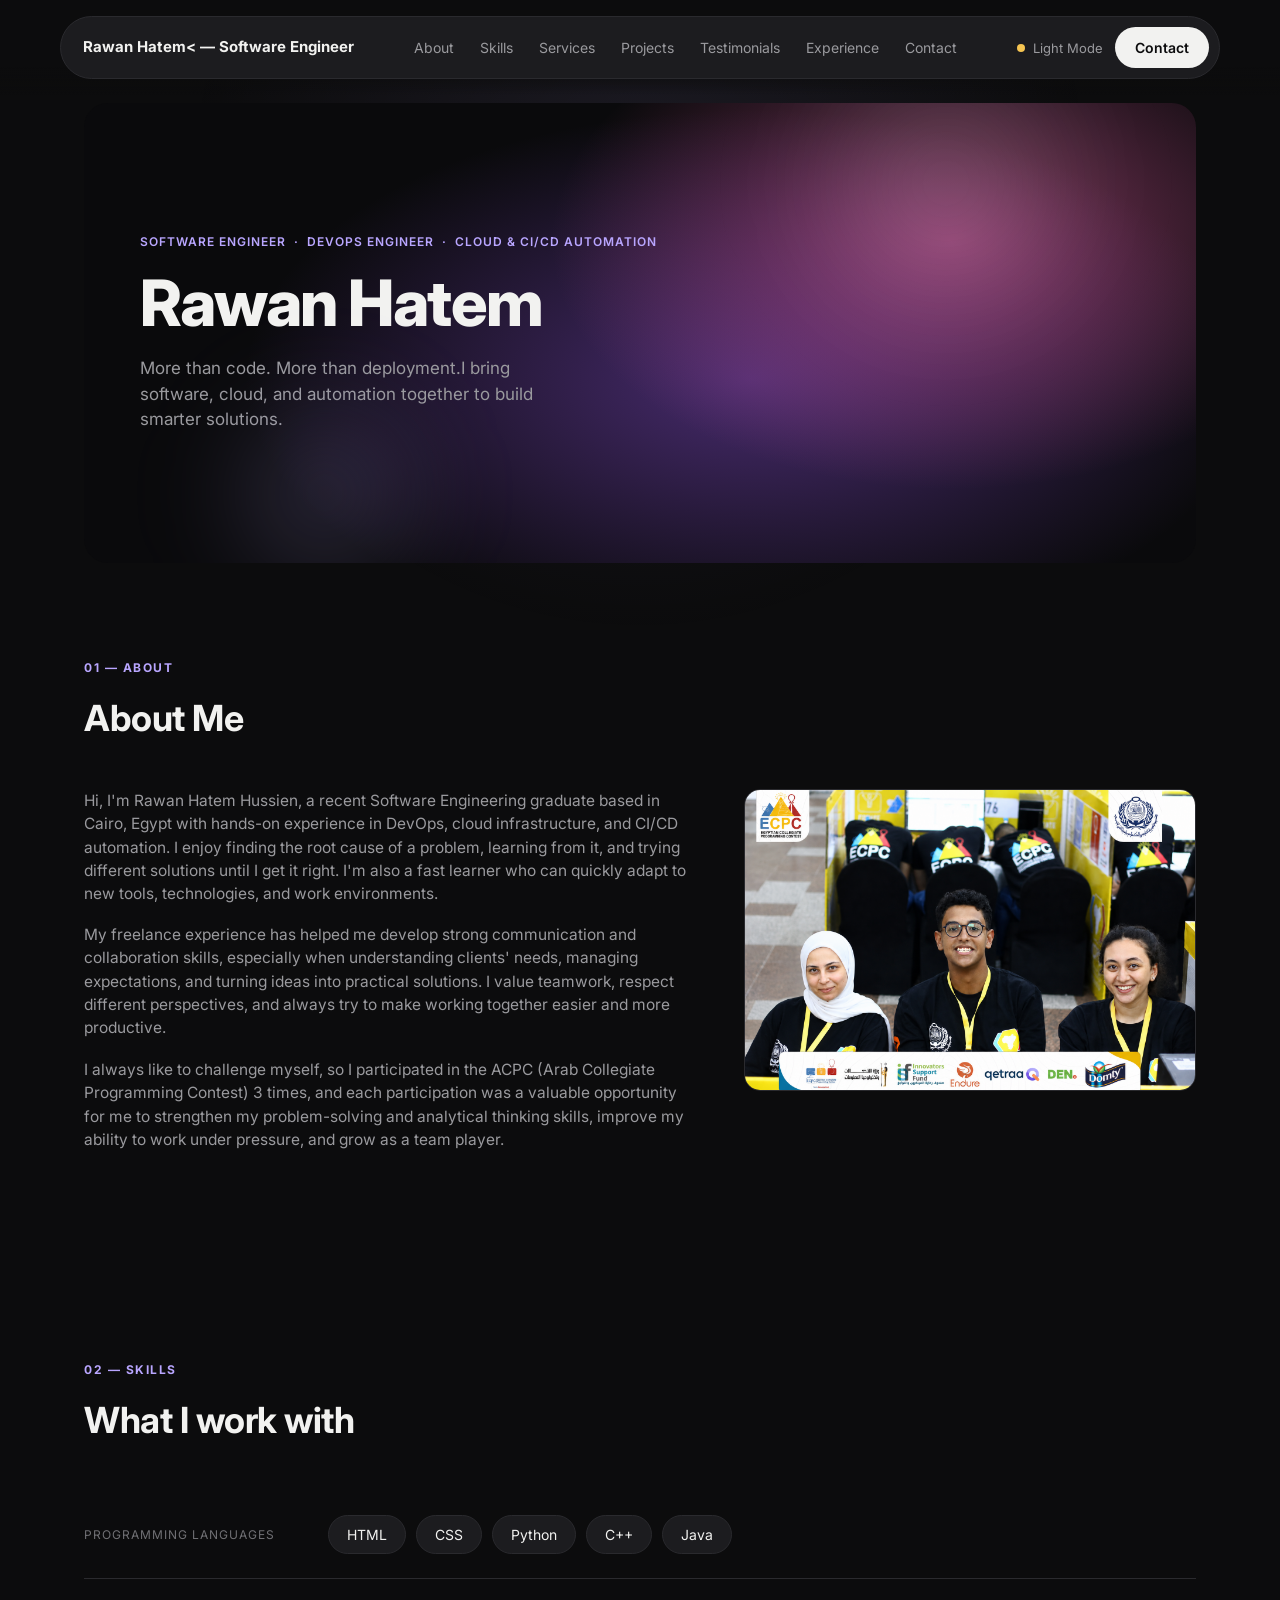
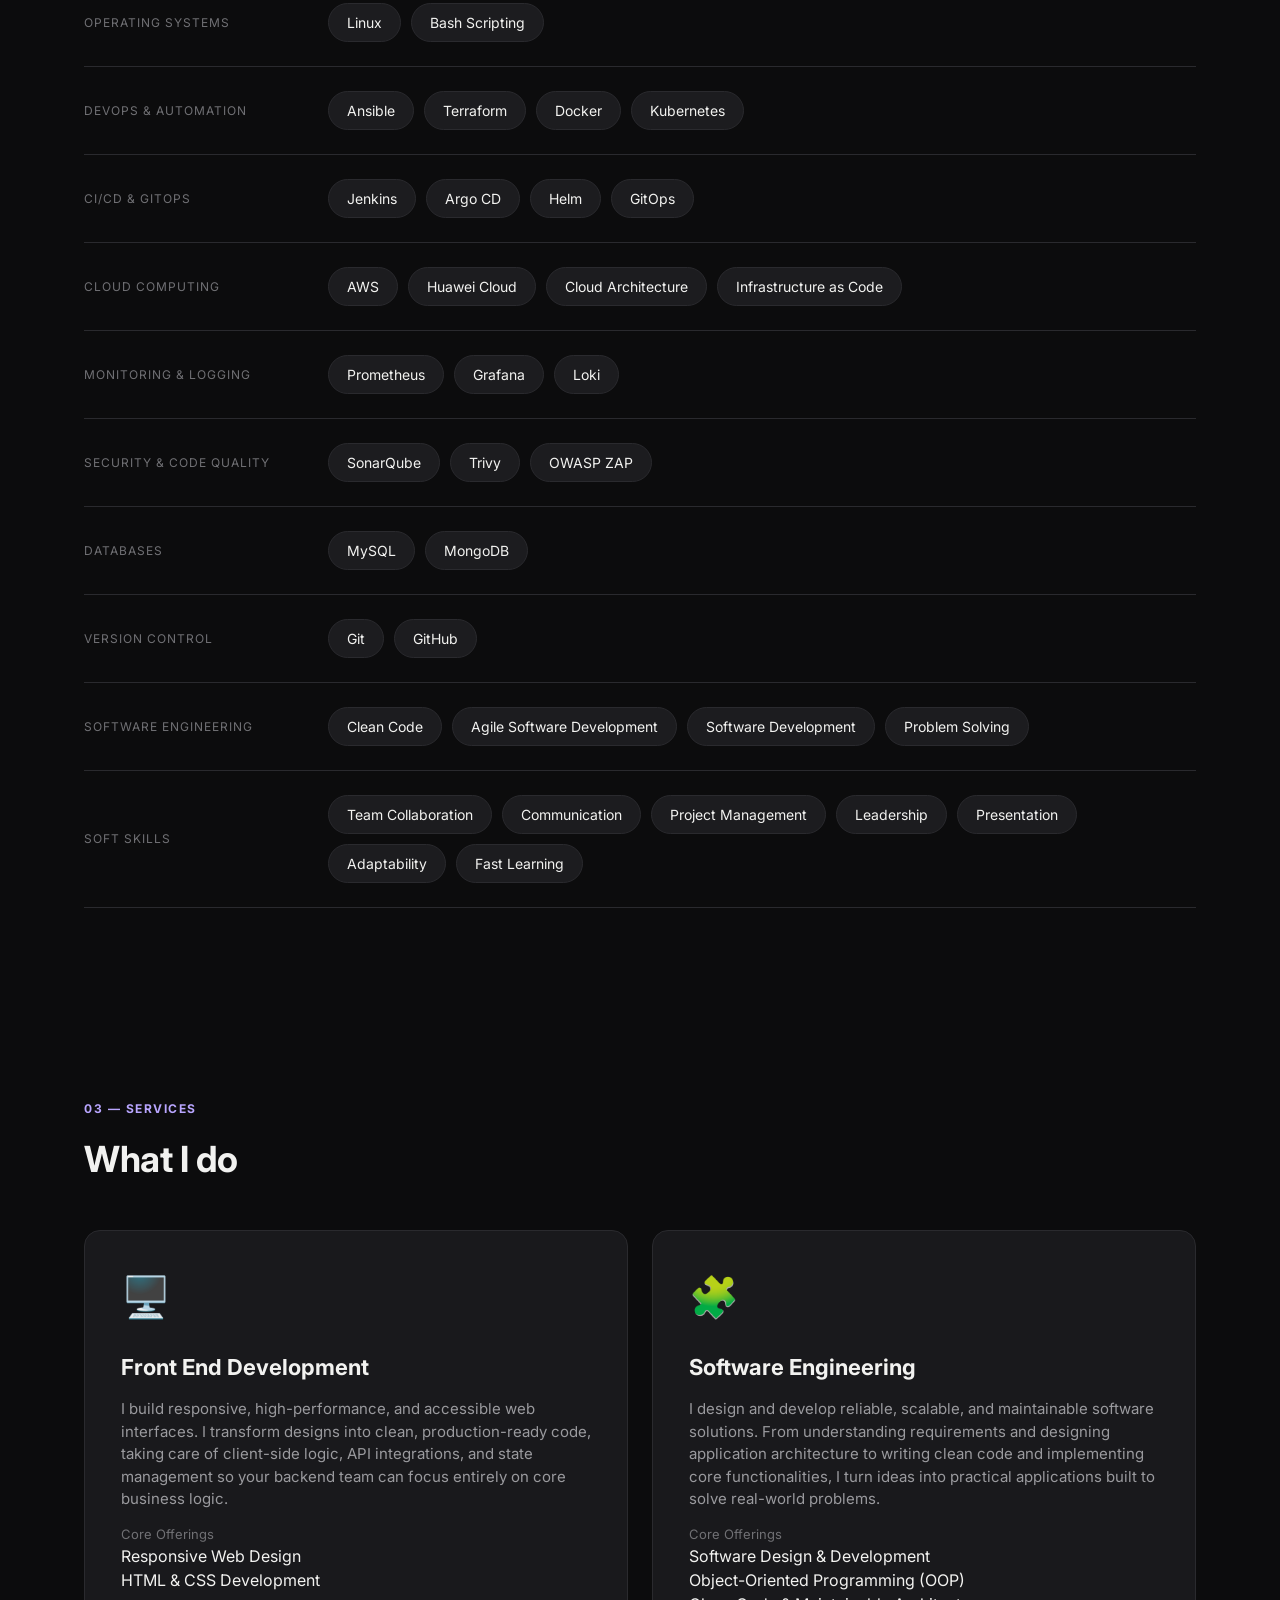
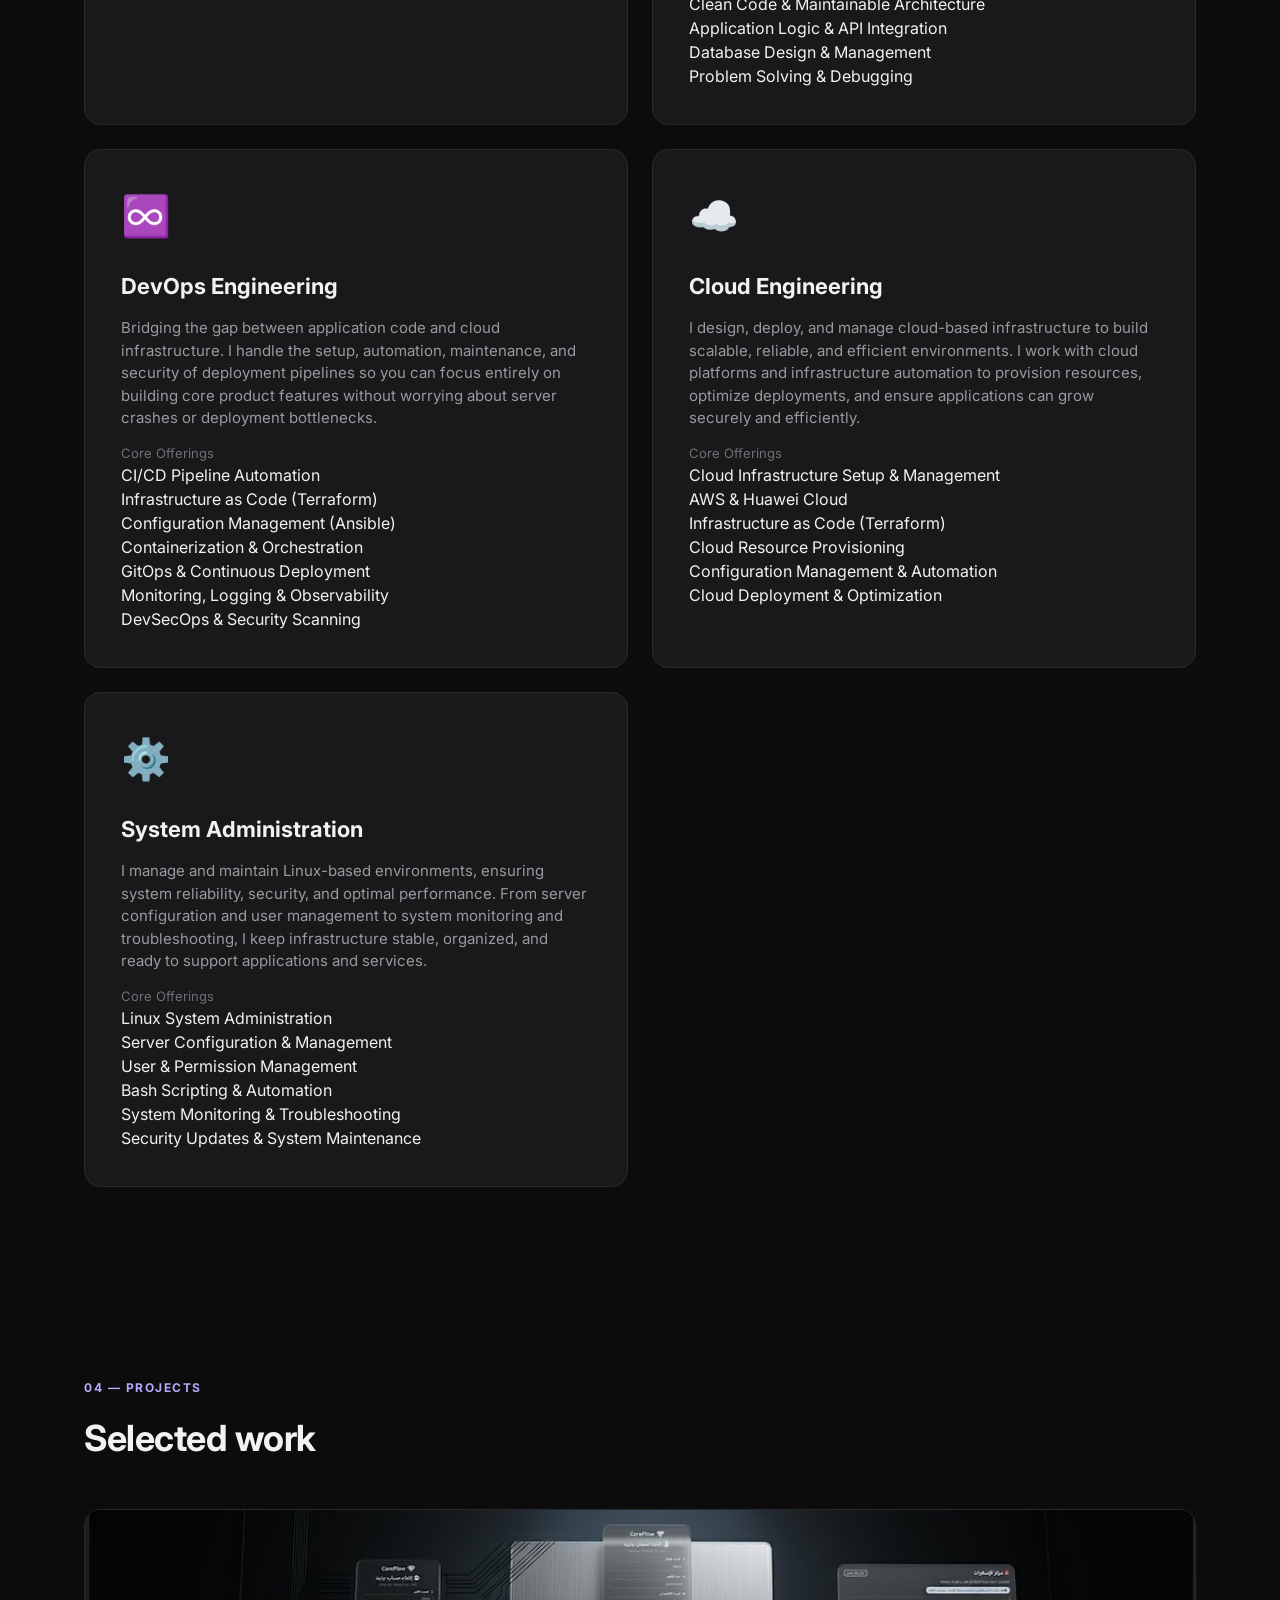
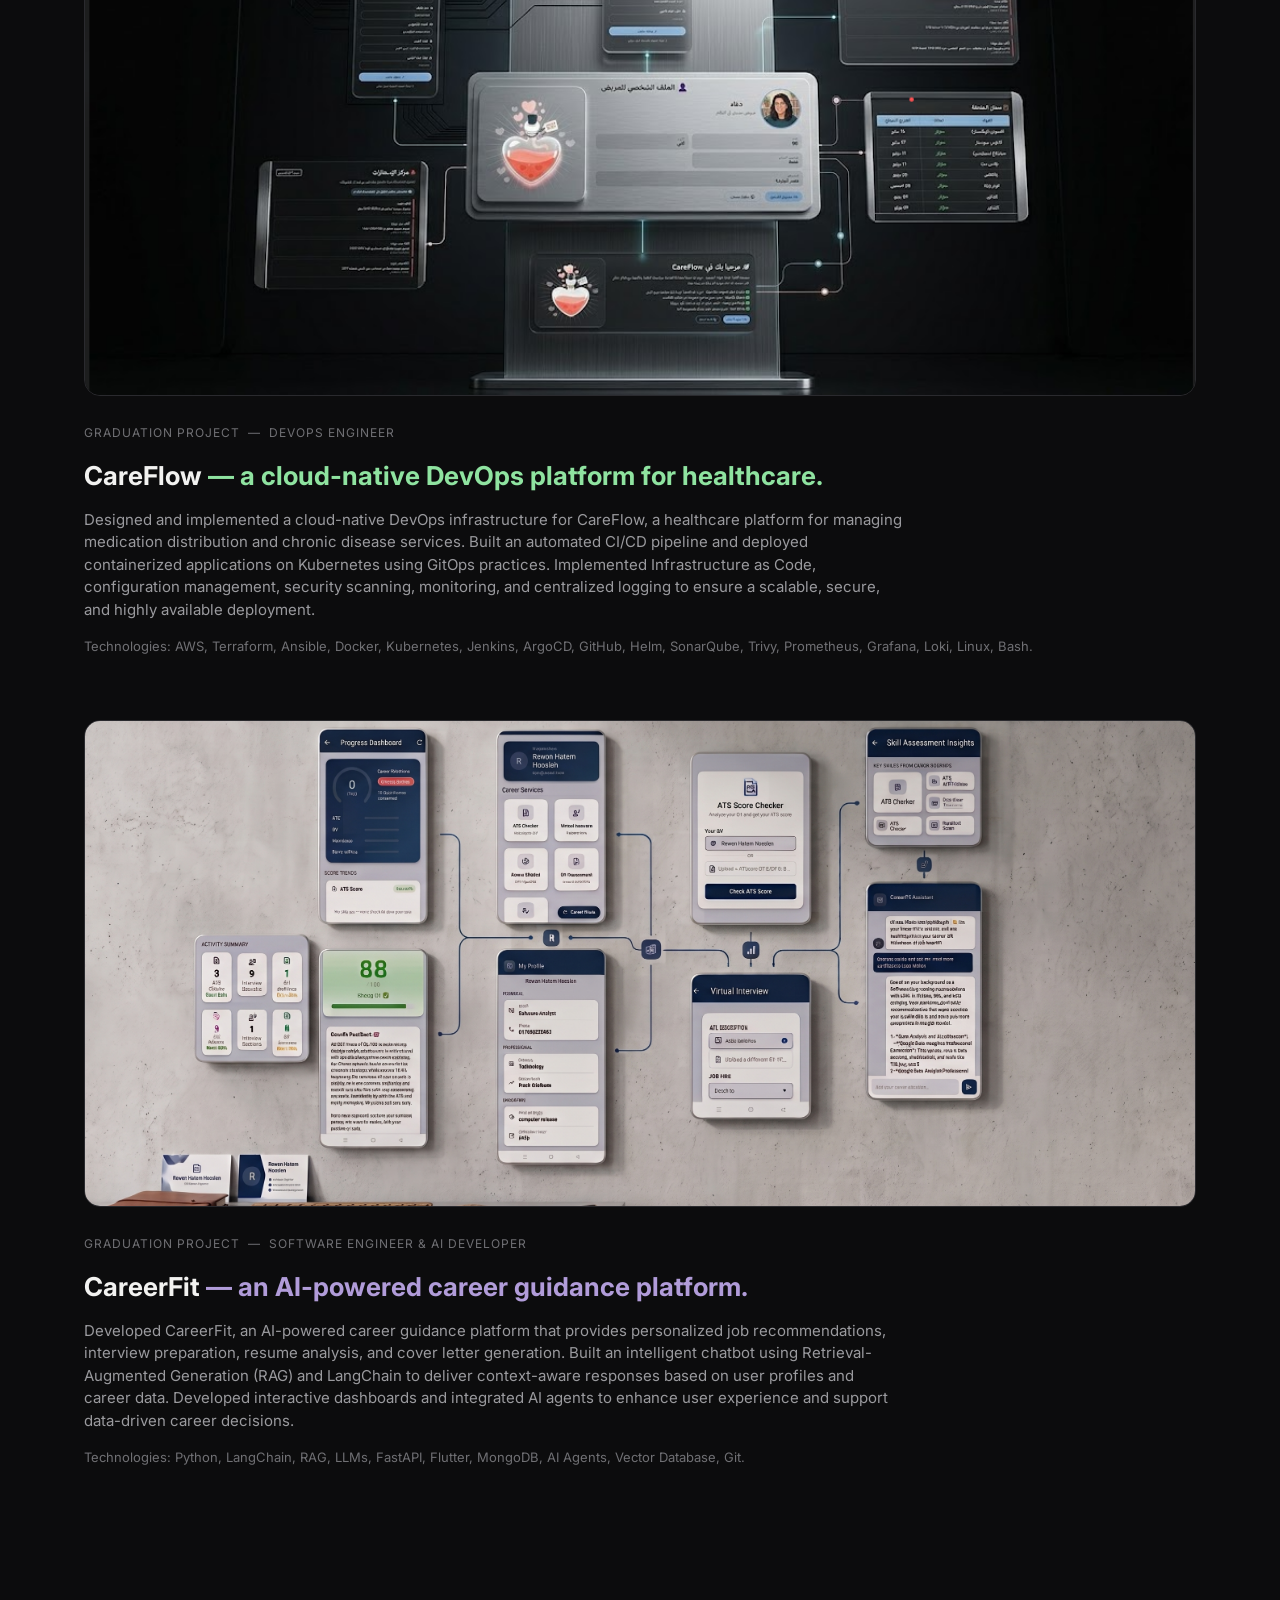
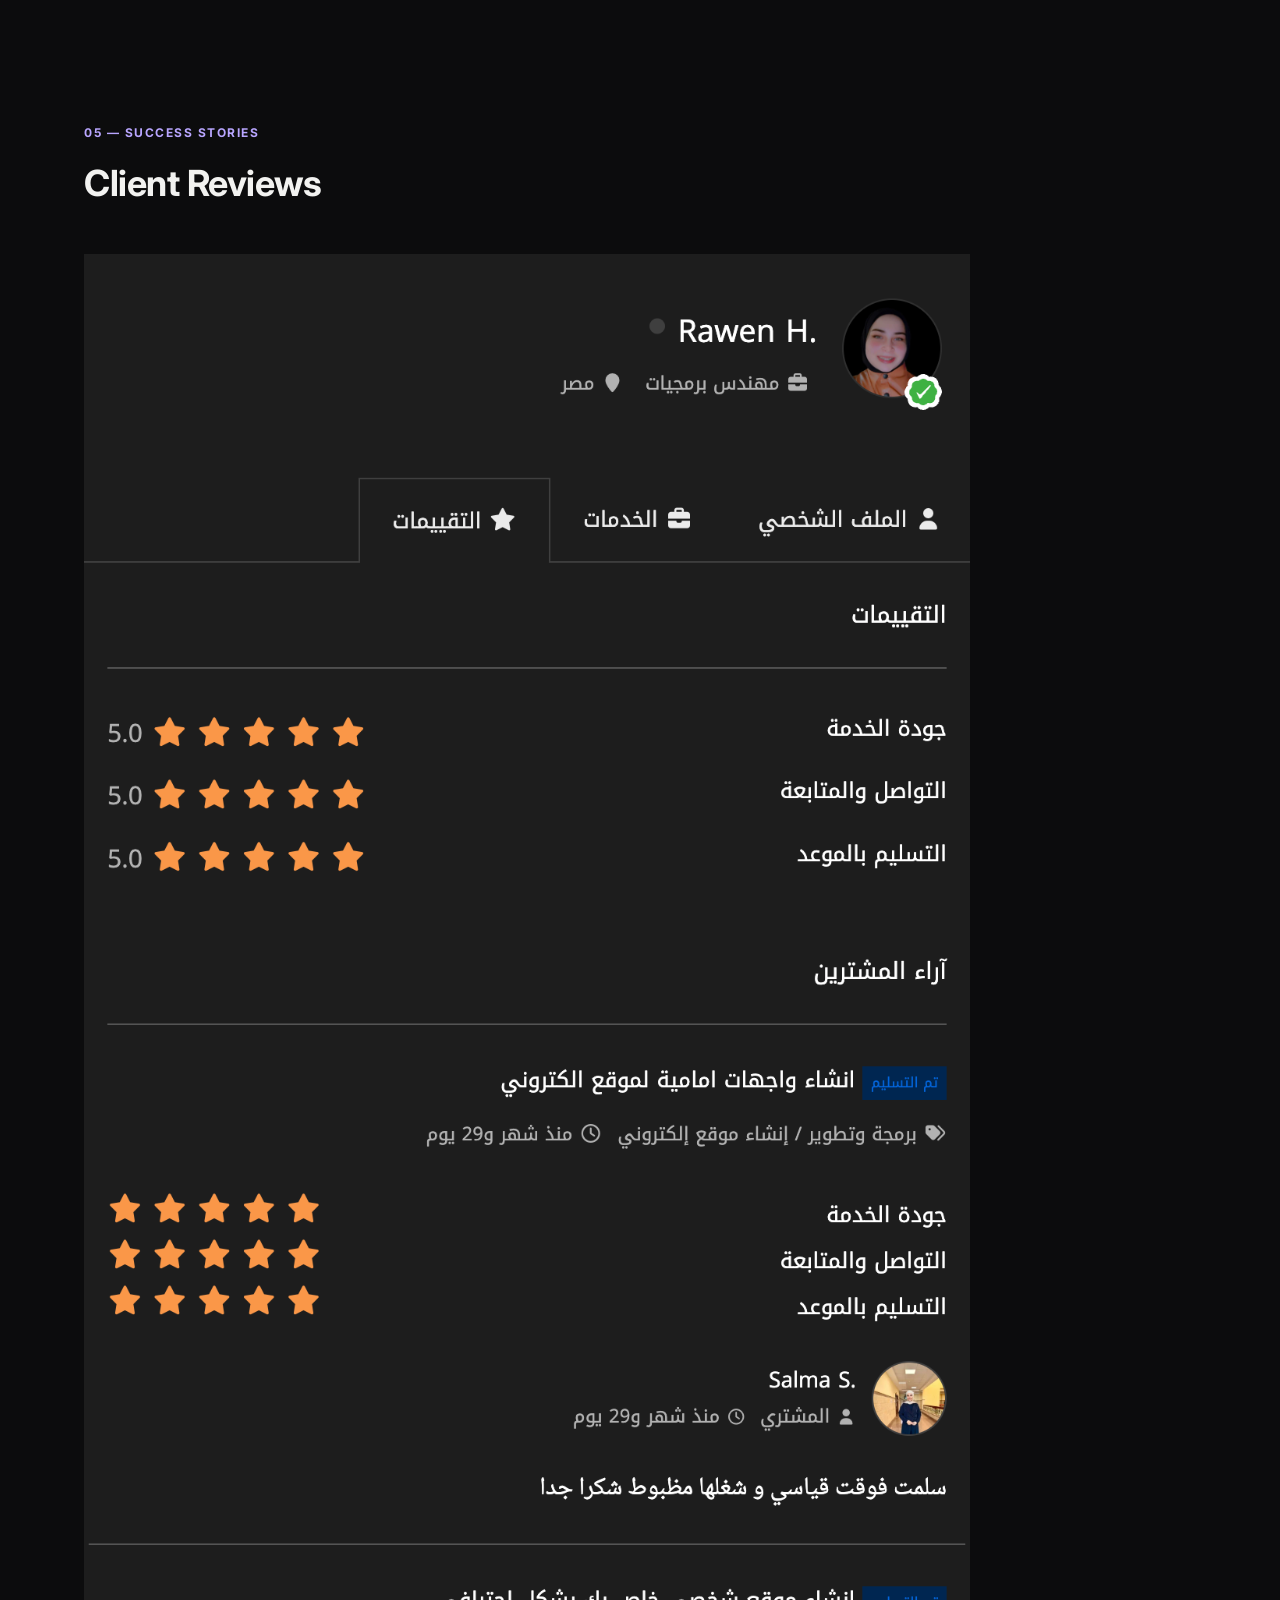
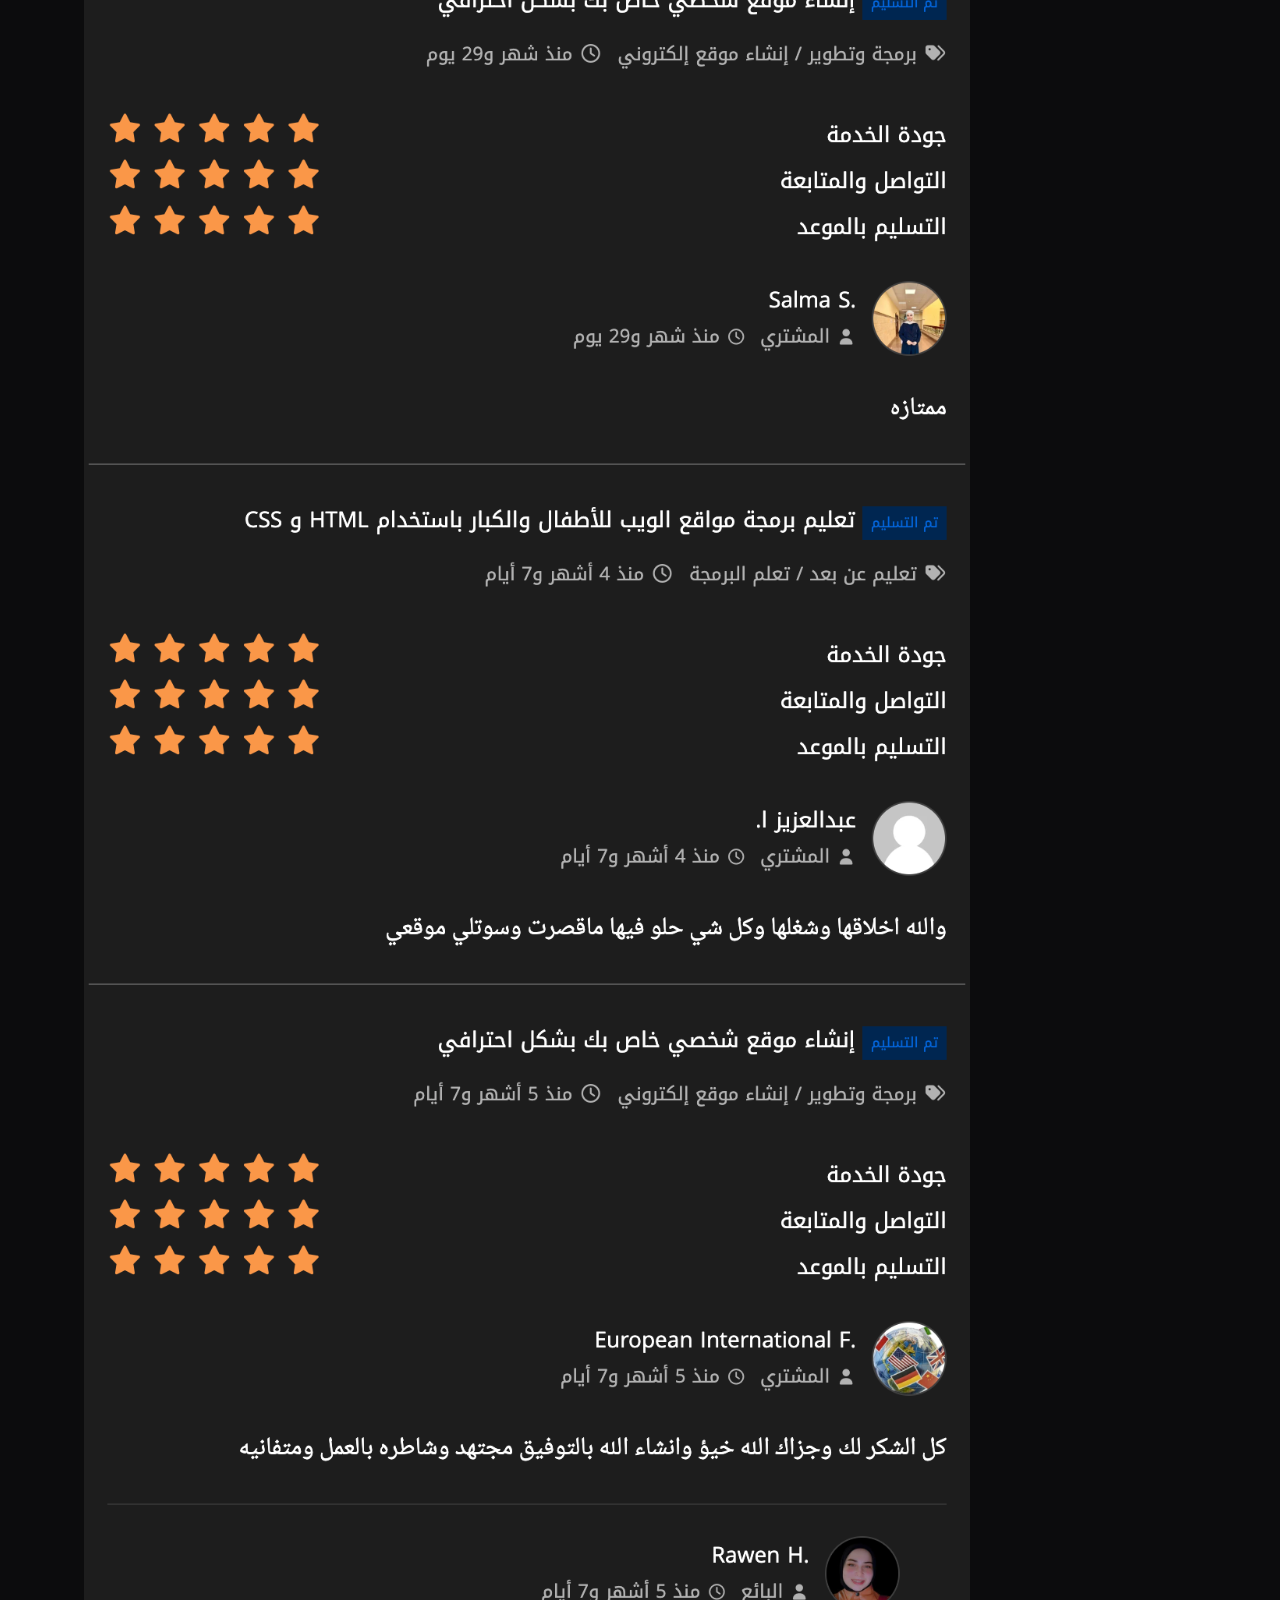
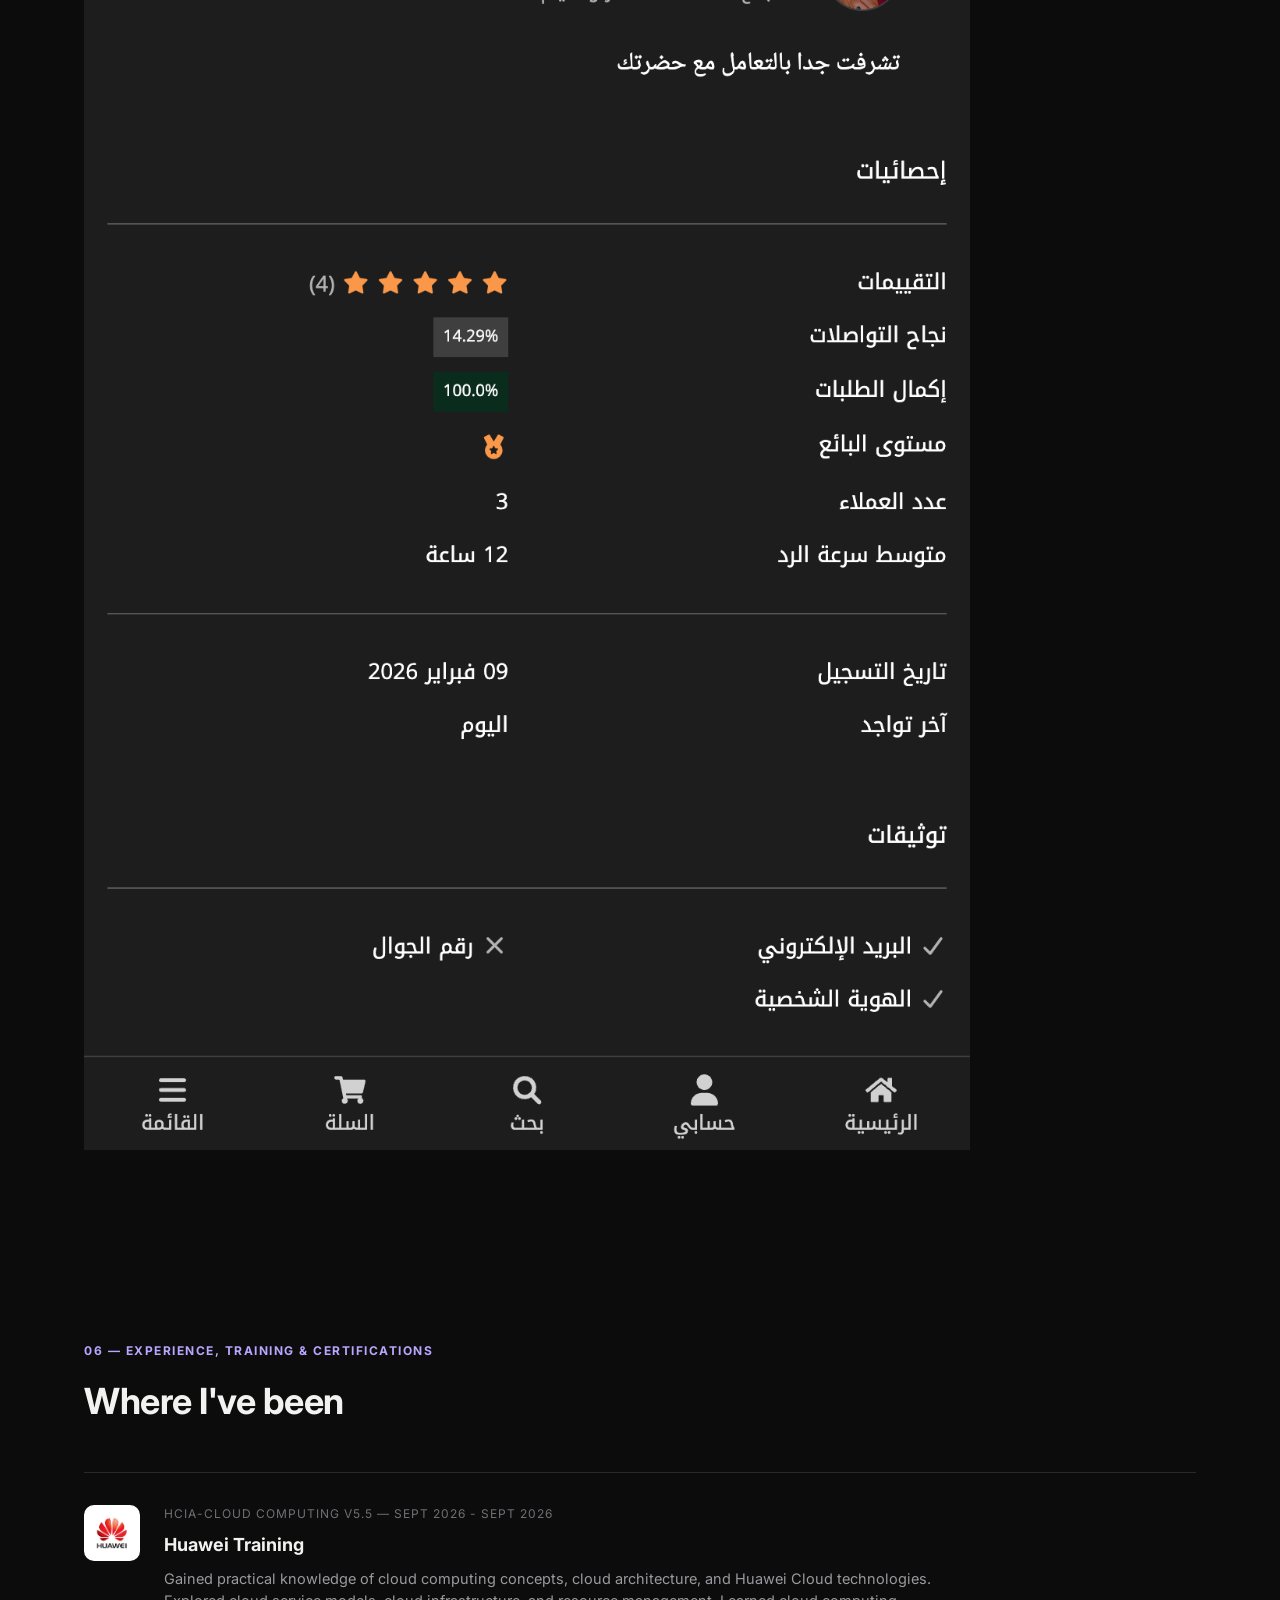
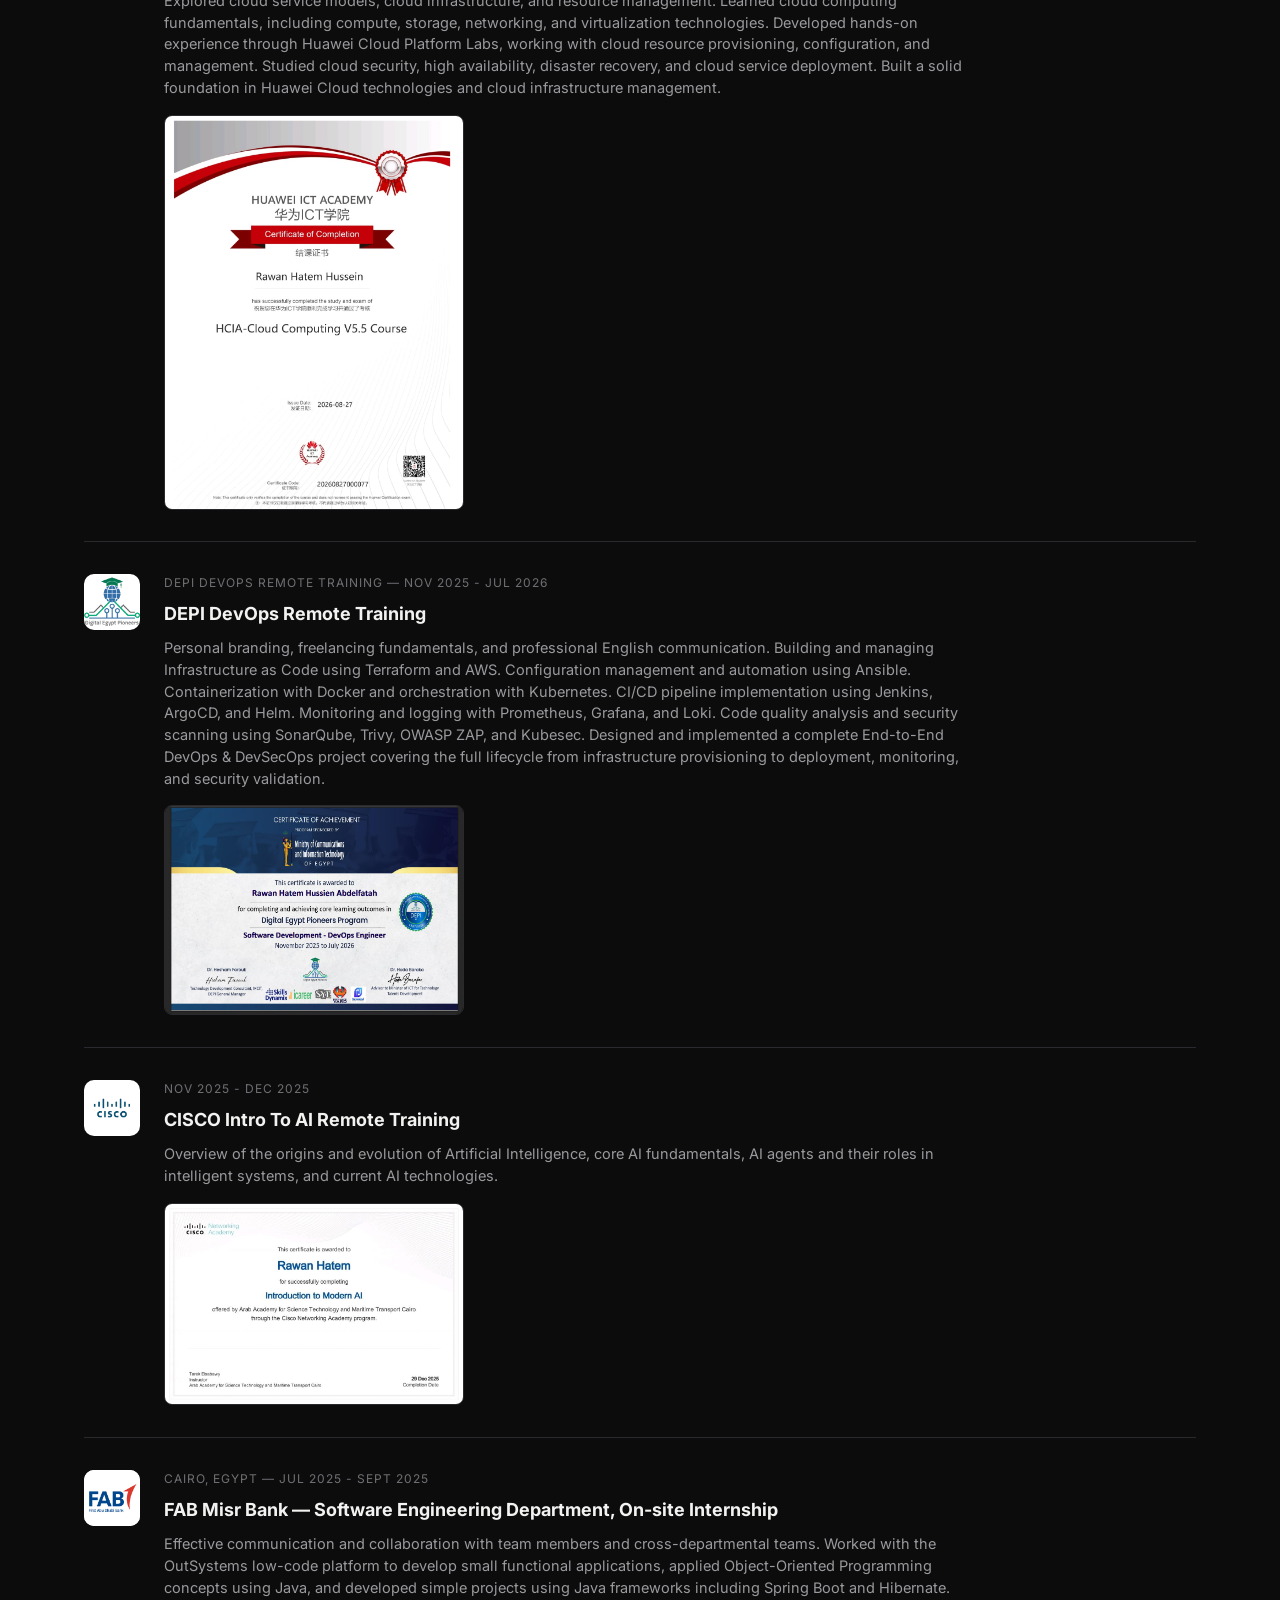
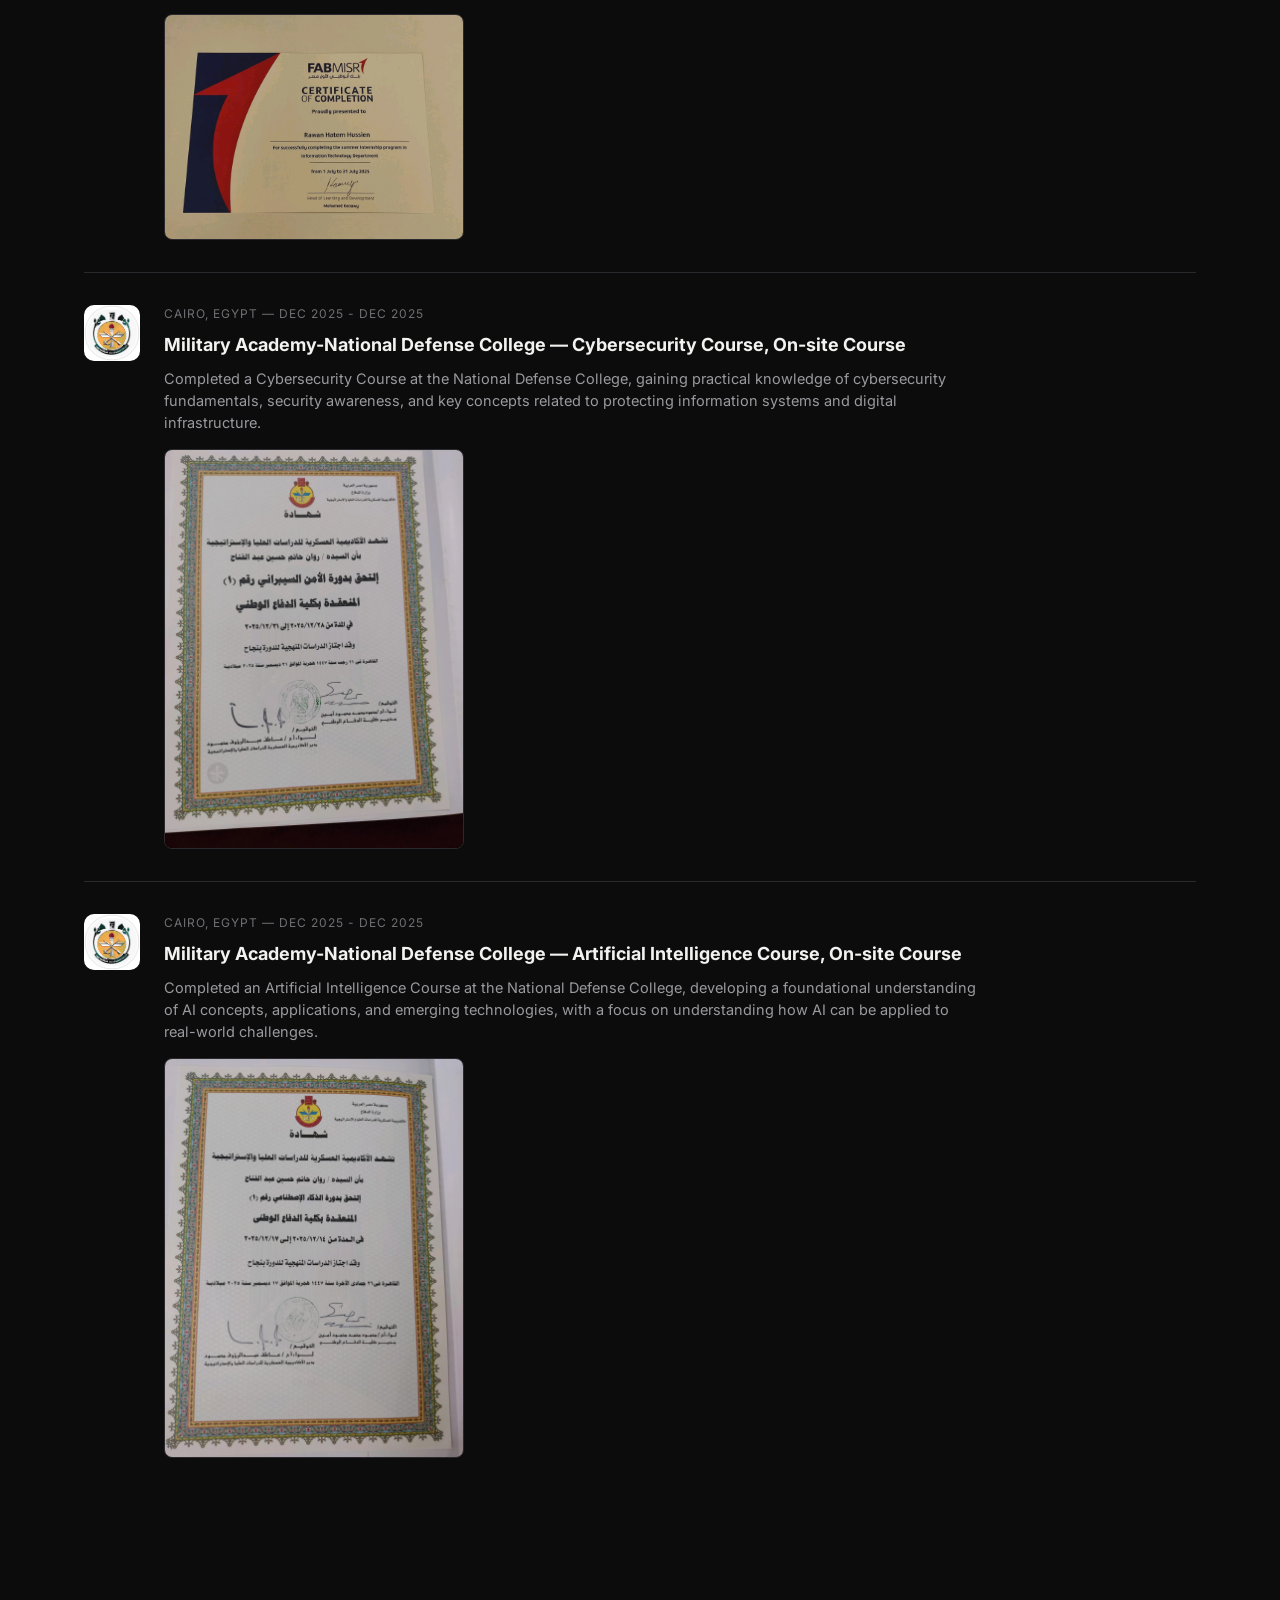
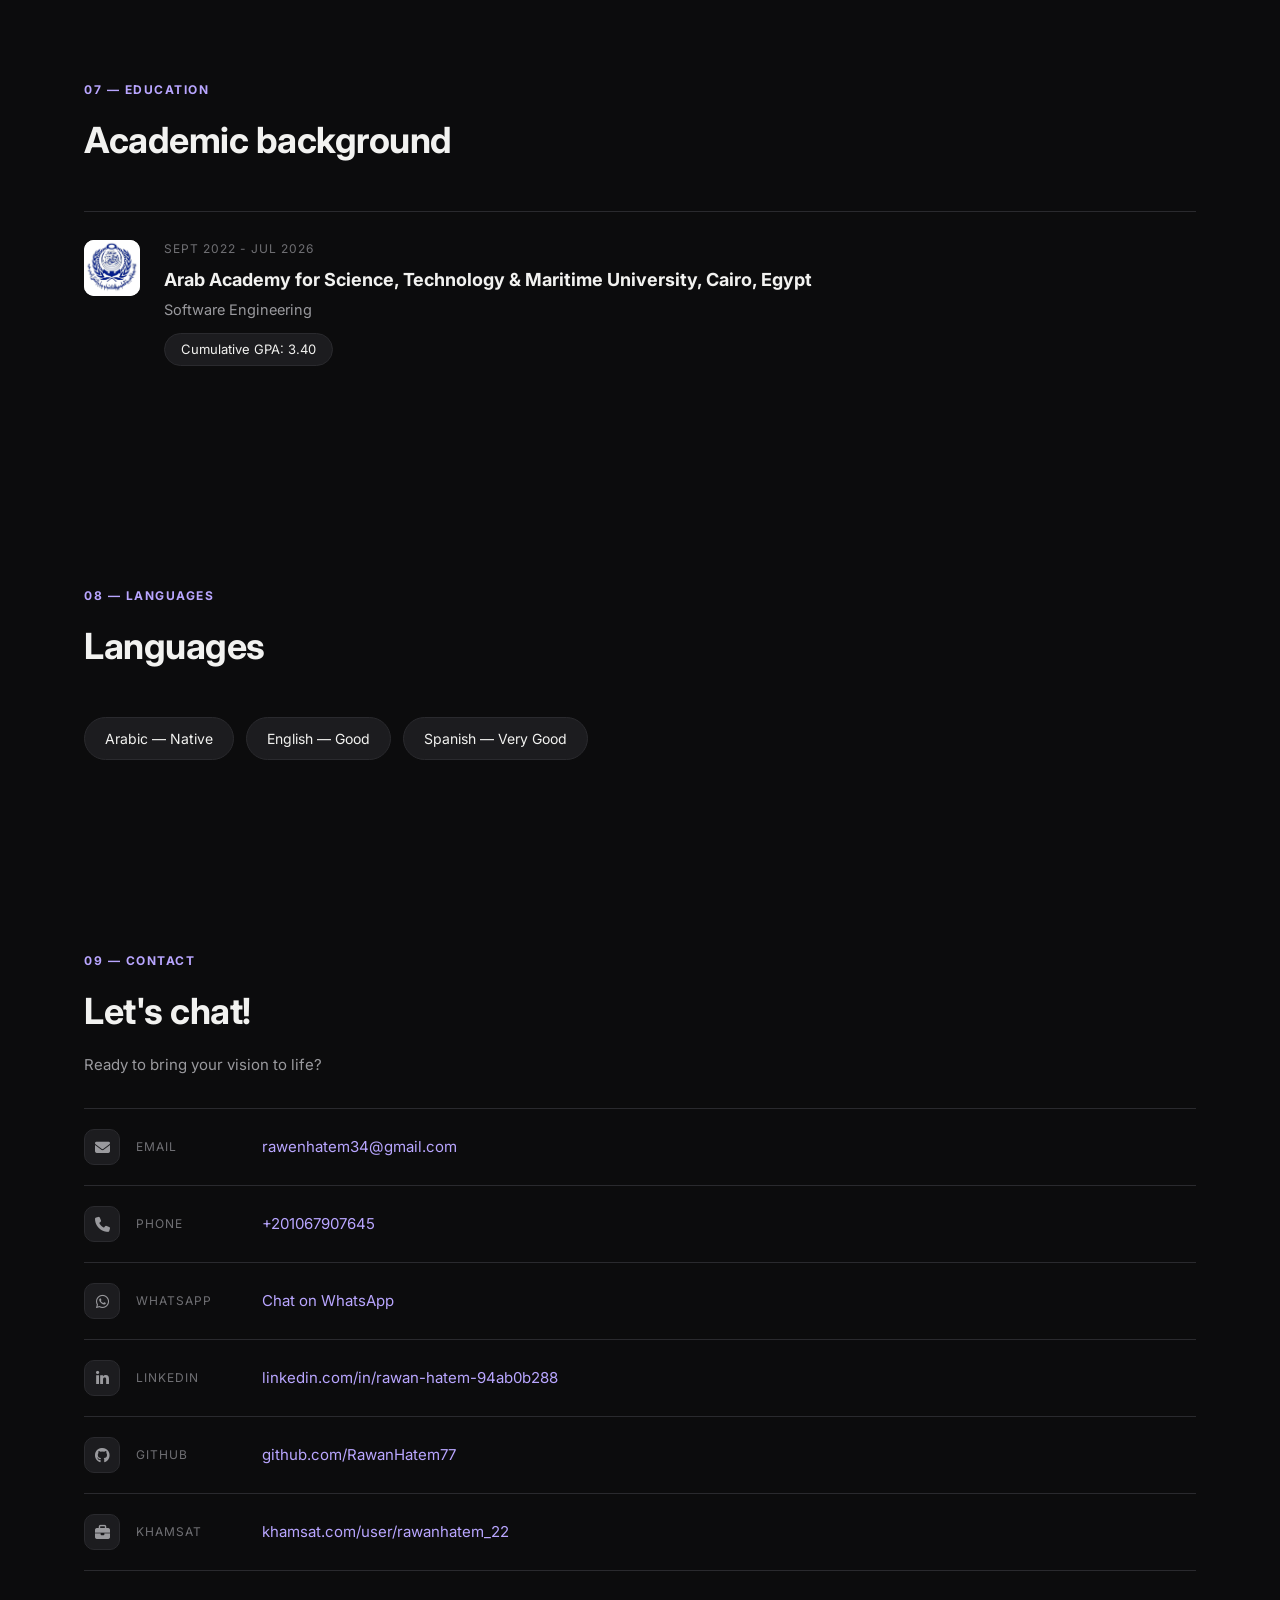
==== index.html @ fd0af8d1 "Update hero image in index.html" ====
<!DOCTYPE html>
<html lang="en">
<head>
<meta charset="UTF-8">
<meta name="viewport" content="width=device-width, initial-scale=1.0">
<title>Rawan Hatem — Software Engineer</title>
<link rel="preconnect" href="https://fonts.googleapis.com">
<link href="https://fonts.googleapis.com/css2?family=Inter:wght@400;500;600;700;800&family=Cairo:wght@400;600;700&display=swap" rel="stylesheet">
<link rel="stylesheet" href="https://cdnjs.cloudflare.com/ajax/libs/font-awesome/6.5.1/css/all.min.css">
<link rel="stylesheet" href="style.css">
</head>
<body>

<div class="navbar-wrap">
  <nav class="navbar">
    <div class="nav-name">Rawan Hatem< — Software Engineer</div>
    <ul class="nav-links">
      <li><a href="#about">About</a></li>
      <li><a href="#skills">Skills</a></li>
      <li><a href="#services">Services</a></li>
      <li><a href="#projects">Projects</a></li>
      <li><a href="#testimonials">Testimonials</a></li>
      <li><a href="#experience">Experience</a></li>
      <li><a href="#contact">Contact</a></li>
    </ul>
    <div class="nav-right">
      <button class="mode-toggle" id="modeToggle"><span class="mode-dot"></span> Light Mode</button>
      <a class="btn-contact" href="#contact">Contact</a>
    </div>
  </nav>
</div>

<div class="container">

  <!-- HERO -->
  <section class="hero" id="top" style="padding:0;">
    <div class="hero-inner">
      <div class="hero-text">
        <div class="eyebrow">Software Engineer &nbsp;·&nbsp; DevOps Engineer &nbsp;·&nbsp; Cloud &amp; CI/CD Automation</div>
        <h1>Rawan Hatem</h1>
        <p>More than code. More than deployment.I bring software, cloud, and automation together to build smarter solutions.</p>
      </div>
      <div class="hero-photo">
        <!-- Replace with your own hero photo -->
        <img src="images/My-image2.jpeg" alt="Rawan Hatem" onerror="this.style.display='none'">
      </div>
    </div>
  </section>

  <!-- ABOUT -->
  <section id="about">
    <div class="section-eyebrow">01 — About</div>
    <h2 class="section-title">About Me</h2>
    <div class="about-grid">
      <div class="about-text">
        <p>Hi, I'm Rawan Hatem Hussien, a recent Software Engineering graduate based in Cairo, Egypt with hands-on experience in DevOps, cloud infrastructure, and CI/CD automation. I enjoy finding the root cause of a problem, learning from it, and trying different solutions until I get it right. I'm also a fast learner who can quickly adapt to new tools, technologies, and work environments.</p>
        <p>My freelance experience has helped me develop strong communication and collaboration skills, especially when understanding clients' needs, managing expectations, and turning ideas into practical solutions. I value teamwork, respect different perspectives, and always try to make working together easier and more productive.</p>
        <p>I always like to challenge myself, so I participated in the ACPC (Arab Collegiate Programming Contest) 3 times, and each participation was a valuable opportunity for me to strengthen my problem-solving and analytical thinking skills, improve my ability to work under pressure, and grow as a team player.</p>
      </div>
      <div class="about-img">
        <img src="images/ACPC.png" alt="ACPC team" onerror="this.style.display='none'">
      </div>
    </div>
  </section>

  <!-- SKILLS -->

<section id="skills">
  <div class="section-eyebrow">02 — Skills</div>
  <h2 class="section-title">What I work with</h2>

  <!-- Programming Languages -->
  <div class="skill-row">
    <div class="skill-label">Programming Languages</div>
    <div class="pill-group">
      <span class="pill">HTML</span>
      <span class="pill">CSS</span>
      <span class="pill">Python</span>
      <span class="pill">C++</span>
      <span class="pill">Java</span>
    </div>
  </div>

  <!-- Operating Systems -->
  <div class="skill-row">
    <div class="skill-label">Operating Systems</div>
    <div class="pill-group">
      <span class="pill">Linux</span>
      <span class="pill">Bash Scripting</span>
    </div>
  </div>

  <!-- DevOps & Automation -->
  <div class="skill-row">
    <div class="skill-label">DevOps & Automation</div>
    <div class="pill-group">
      <span class="pill">Ansible</span>
      <span class="pill">Terraform</span>
      <span class="pill">Docker</span>
      <span class="pill">Kubernetes</span>
    </div>
  </div>

  <!-- CI/CD & GitOps -->
  <div class="skill-row">
    <div class="skill-label">CI/CD & GitOps</div>
    <div class="pill-group">
      <span class="pill">Jenkins</span>
      <span class="pill">Argo CD</span>
      <span class="pill">Helm</span>
      <span class="pill">GitOps</span>
    </div>
  </div>

  <!-- Cloud Computing -->
  <div class="skill-row">
    <div class="skill-label">Cloud Computing</div>
    <div class="pill-group">
      <span class="pill">AWS</span>
      <span class="pill">Huawei Cloud</span>
      <span class="pill">Cloud Architecture</span>
      <span class="pill">Infrastructure as Code</span>
    </div>
  </div>

  <!-- Monitoring & Logging -->
  <div class="skill-row">
    <div class="skill-label">Monitoring & Logging</div>
    <div class="pill-group">
      <span class="pill">Prometheus</span>
      <span class="pill">Grafana</span>
      <span class="pill">Loki</span>
    </div>
  </div>

  <!-- Security & Code Quality -->
  <div class="skill-row">
    <div class="skill-label">Security & Code Quality</div>
    <div class="pill-group">
      <span class="pill">SonarQube</span>
      <span class="pill">Trivy</span>
      <span class="pill">OWASP ZAP</span>
    </div>
  </div>

  <!-- Databases -->
  <div class="skill-row">
    <div class="skill-label">Databases</div>
    <div class="pill-group">
      <span class="pill">MySQL</span>
      <span class="pill">MongoDB</span>
    </div>
  </div>

  <!-- Version Control -->
  <div class="skill-row">
    <div class="skill-label">Version Control</div>
    <div class="pill-group">
      <span class="pill">Git</span>
      <span class="pill">GitHub</span>
    </div>
  </div>

  <!-- Software Engineering Concepts -->
  <div class="skill-row">
    <div class="skill-label">Software Engineering</div>
    <div class="pill-group">
      <span class="pill">Clean Code</span>
      <span class="pill">Agile Software Development</span>
      <span class="pill">Software Development</span>
      <span class="pill">Problem Solving</span>
    </div>
  </div>

  <!-- Soft Skills -->
  <div class="skill-row">
    <div class="skill-label">Soft Skills</div>
    <div class="pill-group">
      <span class="pill">Team Collaboration</span>
      <span class="pill">Communication</span>
      <span class="pill">Project Management</span>
      <span class="pill">Leadership</span>
      <span class="pill">Presentation</span>
      <span class="pill">Adaptability</span>
      <span class="pill">Fast Learning</span>
    </div>
  </div>
</section>
  
<!-- SERVICES -->
<section id="services">
  <div class="section-eyebrow">03 — Services</div>
  <h2 class="section-title">What I do</h2>

  <div class="services-grid">

    <!-- Front End Development -->
    <div class="service-card">
      <div class="service-icon">🖥️</div>
      <h3>Front End Development</h3>
      <p>
        I build responsive, high-performance, and accessible web interfaces.
        I transform designs into clean, production-ready code, taking care
        of client-side logic, API integrations, and state management so your
        backend team can focus entirely on core business logic.
      </p>

      <span class="service-tag">Core Offerings</span>
      <ul>
        <li>Responsive Web Design</li>
        <li>HTML & CSS Development</li>
      </ul>
    </div>

    <!-- Software Engineering -->
    <div class="service-card">
      <div class="service-icon">🧩</div>
      <h3>Software Engineering</h3>
      <p>
        I design and develop reliable, scalable, and maintainable software
        solutions. From understanding requirements and designing application
        architecture to writing clean code and implementing core functionalities,
        I turn ideas into practical applications built to solve real-world problems.
      </p>

      <span class="service-tag">Core Offerings</span>
      <ul>
        <li>Software Design & Development</li>
        <li>Object-Oriented Programming (OOP)</li>
        <li>Clean Code & Maintainable Architecture</li>
        <li>Application Logic & API Integration</li>
        <li>Database Design & Management</li>
        <li>Problem Solving & Debugging</li>
      </ul>
    </div>

    <!-- DevOps Engineering -->
    <div class="service-card">
      <div class="service-icon">♾️</div>
      <h3>DevOps Engineering</h3>
      <p>
        Bridging the gap between application code and cloud infrastructure.
        I handle the setup, automation, maintenance, and security of deployment
        pipelines so you can focus entirely on building core product features
        without worrying about server crashes or deployment bottlenecks.
      </p>

      <span class="service-tag">Core Offerings</span>
      <ul>
        <li>CI/CD Pipeline Automation</li>
        <li>Infrastructure as Code (Terraform)</li>
        <li>Configuration Management (Ansible)</li>
        <li>Containerization & Orchestration</li>
        <li>GitOps & Continuous Deployment</li>
        <li>Monitoring, Logging & Observability</li>
        <li>DevSecOps & Security Scanning</li>
      </ul>
    </div>

    <!-- Cloud Engineering -->
    <div class="service-card">
      <div class="service-icon">☁️</div>
      <h3>Cloud Engineering</h3>
      <p>
        I design, deploy, and manage cloud-based infrastructure to build
        scalable, reliable, and efficient environments. I work with cloud
        platforms and infrastructure automation to provision resources,
        optimize deployments, and ensure applications can grow securely
        and efficiently.
      </p>

      <span class="service-tag">Core Offerings</span>
      <ul>
        <li>Cloud Infrastructure Setup & Management</li>
        <li>AWS & Huawei Cloud</li>
        <li>Infrastructure as Code (Terraform)</li>
        <li>Cloud Resource Provisioning</li>
        <li>Configuration Management & Automation</li>
        <li>Cloud Deployment & Optimization</li>
      </ul>
    </div>

    <!-- System Administration -->
    <div class="service-card">
      <div class="service-icon">⚙️</div>
      <h3>System Administration</h3>
      <p>
        I manage and maintain Linux-based environments, ensuring system
        reliability, security, and optimal performance. From server
        configuration and user management to system monitoring and
        troubleshooting, I keep infrastructure stable, organized, and
        ready to support applications and services.
      </p>

      <span class="service-tag">Core Offerings</span>
      <ul>
        <li>Linux System Administration</li>
        <li>Server Configuration & Management</li>
        <li>User & Permission Management</li>
        <li>Bash Scripting & Automation</li>
        <li>System Monitoring & Troubleshooting</li>
        <li>Security Updates & System Maintenance</li>
      </ul>
    </div>

  </div>
</section>
  
  <!-- PROJECTS -->
  <section id="projects">
    <div class="section-eyebrow">04 — Projects</div>
    <h2 class="section-title">Selected work</h2>

    <div class="project careflow">
      <div class="project-media">
        <!-- Replace src with your project screenshot -->
        <img src="images/Careflow2.png" alt="CareFlow project preview" onerror="this.style.display='none'; this.nextElementSibling.style.display='block';">
        <div class="fallback-letters" style="display:none;">CF</div>
      </div>
      <div class="project-meta">Graduation Project &nbsp;—&nbsp; DevOps Engineer</div>
      <h3>CareFlow <span>— a cloud-native DevOps platform for healthcare.</span></h3>
      <p class="desc">Designed and implemented a cloud-native DevOps infrastructure for CareFlow, a healthcare platform for managing medication distribution and chronic disease services. Built an automated CI/CD pipeline and deployed containerized applications on Kubernetes using GitOps practices. Implemented Infrastructure as Code, configuration management, security scanning, monitoring, and centralized logging to ensure a scalable, secure, and highly available deployment.</p>
      <div class="tech">Technologies: AWS, Terraform, Ansible, Docker, Kubernetes, Jenkins, ArgoCD, GitHub, Helm, SonarQube, Trivy, Prometheus, Grafana, Loki, Linux, Bash.</div>
    </div>

    <div class="project careerfit">
      <div class="project-media">
        <!-- Replace src with your project screenshot -->
        <img src="images/CareerFit.jpg" alt="CareerFit project preview" onerror="this.style.display='none'; this.nextElementSibling.style.display='block';">
        <div class="fallback-letters" style="display:none;">CF</div>
      </div>
      <div class="project-meta">Graduation Project &nbsp;—&nbsp; Software Engineer &amp; AI Developer</div>
      <h3>CareerFit <span>— an AI-powered career guidance platform.</span></h3>
      <p class="desc">Developed CareerFit, an AI-powered career guidance platform that provides personalized job recommendations, interview preparation, resume analysis, and cover letter generation. Built an intelligent chatbot using Retrieval-Augmented Generation (RAG) and LangChain to deliver context-aware responses based on user profiles and career data. Developed interactive dashboards and integrated AI agents to enhance user experience and support data-driven career decisions.</p>
      <div class="tech">Technologies: Python, LangChain, RAG, LLMs, FastAPI, Flutter, MongoDB, AI Agents, Vector Database, Git.</div>
    </div>
  </section>

 <!-- TESTIMONIALS -->
<section id="testimonials">
  <div class="section-eyebrow">05 — Success Stories</div>
  <h2 class="section-title">Client Reviews</h2>

  <div class="testimonials-images">
    <div class="testimonial-image-card">
      <img src="images/Review1.png" alt="Review 1">
    </div>

  </div>
</section>

  <!-- EXPERIENCE -->
  <section id="experience">
    <div class="section-eyebrow">06 — Experience, Training &amp; Certifications</div>
    <h2 class="section-title">Where I've been</h2>
    
  <div class="exp-item">
      <div class="exp-logo"><img src="images/Huawei-Logo.jpg" alt="Huawei" onerror="this.parentElement.innerHTML='🎓'"></div>
      <div>
        <div class="exp-date">HCIA-Cloud Computing V5.5 — Sept 2026 - Sept 2026</div>
        <h4>Huawei Training </h4>
        <p>Gained practical knowledge of cloud computing concepts, cloud architecture, and Huawei Cloud technologies. Explored cloud service models, cloud infrastructure, and resource management. Learned cloud computing fundamentals, including compute, storage, networking, and virtualization technologies. Developed hands-on experience through Huawei Cloud Platform Labs, working with cloud resource provisioning, configuration, and management. Studied cloud security, high availability, disaster recovery, and cloud service deployment. Built a solid foundation in Huawei Cloud technologies and cloud infrastructure management.</p>
        <div class="cert-img"><img src="images/Huawei-Cer.jpeg" alt="Huawei certificate" onerror="this.parentElement.style.display='none'"></div>      
      </div>
    </div>
    
    <div class="exp-item">
      <div class="exp-logo"><img src="images/41ce501b6ccfd3f08e51ebcda25c2960bdd2ce1e.png" alt="DEPI" onerror="this.parentElement.innerHTML='🎓'"></div>
      <div>
        <div class="exp-date">DEPI DevOps Remote Training — Nov 2025 - Jul 2026</div>
        <h4>DEPI DevOps Remote Training</h4>
        <p>Personal branding, freelancing fundamentals, and professional English communication. Building and managing Infrastructure as Code using Terraform and AWS. Configuration management and automation using Ansible. Containerization with Docker and orchestration with Kubernetes. CI/CD pipeline implementation using Jenkins, ArgoCD, and Helm. Monitoring and logging with Prometheus, Grafana, and Loki. Code quality analysis and security scanning using SonarQube, Trivy, OWASP ZAP, and Kubesec. Designed and implemented a complete End-to-End DevOps &amp; DevSecOps project covering the full lifecycle from infrastructure provisioning to deployment, monitoring, and security validation.</p>
        <div class="cert-img"><img src="images/Screenshot 2026-11-01 152234.png" alt="DEPI certificate" onerror="this.parentElement.style.display='none'"></div>      
      </div>
    </div>

    <div class="exp-item">
      <div class="exp-logo"><img src="images/cae668b075e8c80c7bc125d982dc4b6a2ffd7df6.png" alt="Cisco" onerror="this.parentElement.innerHTML='📡'"></div>
      <div>
        <div class="exp-date">Nov 2025 - Dec 2025</div>
        <h4>CISCO Intro To AI Remote Training</h4>
        <p>Overview of the origins and evolution of Artificial Intelligence, core AI fundamentals, AI agents and their roles in intelligent systems, and current AI technologies.</p>
        <div class="cert-img"><img src="images/Cico Cert.jpg" alt="Cisco certificate" onerror="this.parentElement.style.display='none'"></div>
      </div>
    </div>

    <div class="exp-item">
      <div class="exp-logo"><img src="images/5234ee62e0c8f22bf47b9e6a900c24c0fe847279.png" alt="FAB Misr Bank" onerror="this.parentElement.innerHTML='🏦'"></div>
      <div>
        <div class="exp-date">Cairo, Egypt — Jul 2025 - Sept 2025</div>
        <h4>FAB Misr Bank — Software Engineering Department, On-site Internship</h4>
        <p>Effective communication and collaboration with team members and cross-departmental teams. Worked with the OutSystems low-code platform to develop small functional applications, applied Object-Oriented Programming concepts using Java, and developed simple projects using Java frameworks including Spring Boot and Hibernate.</p>
        <div class="cert-img"><img src="images/FAB Cert.jpg" alt="FAB Misr certificate" onerror="this.parentElement.style.display='none'"></div>
      </div>
    </div>

      <div class="exp-item">
      <div class="exp-logo"><img src="images/LogoMilitary-Academy-for-Higher-Studies-and-Strategy.png" alt="Military Academy" onerror="this.parentElement.innerHTML='🏦'"></div>
      <div>
        <div class="exp-date">Cairo, Egypt — Dec 2025 - Dec 2025</div>
        <h4>Military Academy-National Defense College — Cybersecurity Course, On-site Course</h4>
        <p>Completed a Cybersecurity Course at the National Defense College, gaining practical knowledge of cybersecurity fundamentals, security awareness, and key concepts related to protecting information systems and digital infrastructure.</p>
        <div class="cert-img"><img src="images/Cyber Cert.jpeg" alt="Cyber certificate" onerror="this.parentElement.style.display='none'"></div>
      </div>
    </div>

      <div class="exp-item">
      <div class="exp-logo"><img src="images/LogoMilitary-Academy-for-Higher-Studies-and-Strategy.png" alt="Military Academy" onerror="this.parentElement.innerHTML='🏦'"></div>
      <div>
        <div class="exp-date">Cairo, Egypt — Dec 2025 - Dec 2025</div>
        <h4>Military Academy-National Defense College — Artificial Intelligence Course, On-site Course</h4>
        <p>Completed an Artificial Intelligence Course at the National Defense College, developing a foundational understanding of AI concepts, applications, and emerging technologies, with a focus on understanding how AI can be applied to real-world challenges.</p>
        <div class="cert-img"><img src="images/AI Cert.jpeg" alt="AI certificate" onerror="this.parentElement.style.display='none'"></div>
      </div>
    </div>
  </section>

  <!-- EDUCATION -->
  <section id="education">
    <div class="section-eyebrow">07 — Education</div>
    <h2 class="section-title">Academic background</h2>
    <div class="edu-item">
      <div class="exp-logo"><img src="images/AAST.jpg" alt="AAST" onerror="this.parentElement.innerHTML='🎓'"></div>
      <div>
        <div class="exp-date">Sept 2022 - Jul 2026</div>
        <h4>Arab Academy for Science, Technology &amp; Maritime University, Cairo, Egypt</h4>
        <div class="field">Software Engineering</div>
        <span class="gpa-pill">Cumulative GPA: 3.40</span>
      </div>
    </div>
  </section>

  <!-- LANGUAGES -->
  <section id="languages">
    <div class="section-eyebrow">08 — Languages</div>
    <h2 class="section-title">Languages</h2>
    <div class="lang-row">
      <span class="lang-pill">Arabic — Native</span>
      <span class="lang-pill">English — Good</span>
      <span class="lang-pill">Spanish — Very Good</span>
    </div>
  </section>

  <!-- CONTACT -->
  <section id="contact">
    <div class="section-eyebrow">09 — Contact</div>
    <h2 class="section-title">Let's chat!</h2>
    <p style="color:var(--text-dim); margin-top:-28px; margin-bottom:32px; font-size:15px;">Ready to bring your vision to life?</p>

    <div class="contact-list">
      <div class="contact-row">
        <div class="contact-icon"><i class="fa-solid fa-envelope"></i></div>
        <div class="contact-label">Email</div>
        <a class="contact-value" href="mailto:rawenhatem34@gmail.com">rawenhatem34@gmail.com</a>
      </div>

      <div class="contact-row">
        <div class="contact-icon"><i class="fa-solid fa-phone"></i></div>
        <div class="contact-label">Phone</div>
        <span class="contact-value" id="phoneCopy" onclick="copyPhone()">+201067907645</span>
        <span class="copy-hint" id="copyHint">Copied!</span>
      </div>

      <div class="contact-row">
        <div class="contact-icon"><i class="fa-brands fa-whatsapp"></i></div>
        <div class="contact-label">WhatsApp</div>
        <a class="contact-value" href="https://wa.me/201067907645" target="_blank" rel="noopener">Chat on WhatsApp</a>
      </div>

      <div class="contact-row">
        <div class="contact-icon"><i class="fa-brands fa-linkedin-in"></i></div>
        <div class="contact-label">LinkedIn</div>
        <a class="contact-value" href="https://linkedin.com/in/rawan-hatem-94ab0b288" target="_blank" rel="noopener">linkedin.com/in/rawan-hatem-94ab0b288</a>
      </div>

      <div class="contact-row">
        <div class="contact-icon"><i class="fa-brands fa-github"></i></div>
        <div class="contact-label">GitHub</div>
        <a class="contact-value" href="https://github.com/RawanHatem77" target="_blank" rel="noopener">github.com/RawanHatem77</a>
      </div>

      <div class="contact-row">
        <div class="contact-icon"><i class="fa-solid fa-briefcase"></i></div>
        <div class="contact-label">Khamsat</div>
        <a class="contact-value" href="https://khamsat.com/user/rawanhatem_22" target="_blank" rel="noopener">khamsat.com/user/rawanhatem_22</a>
      </div>
    </div>
  </section>

</div>

<footer>© 2026 Rawan Hatem. All rights reserved.</footer>

<script src="script.js"></script>

</body>
</html>
---- style.css ----
:root{
  --bg:#0c0c0d;
  --bg-alt:#141416;
  --card:#19191c;
  --card-2:#1d1d20;
  --border:#2a2a2e;
  --text:#f2f2f0;
  --text-dim:#9a9a9e;
  --text-dimmer:#707074;
  --purple:#b9a6ff;
  --green:#8fe3a0;
  --violet:#b19cd9;
  --pill-bg:#1c1c1f;
}

html{
  scroll-behavior:smooth;
}

*{
  box-sizing:border-box;
  margin:0;
  padding:0;
}

body{
  background:var(--bg);
  color:var(--text);
  font-family:'Inter', -apple-system, BlinkMacSystemFont, sans-serif;
  line-height:1.5;
  -webkit-font-smoothing:antialiased;
}

body.light{
  --bg:#f5f5f3;
  --bg-alt:#ffffff;
  --card:#ffffff;
  --card-2:#f0f0ee;
  --border:#e2e2e0;
  --text:#111112;
  --text-dim:#55555a;
  --text-dimmer:#7a7a7e;
  --pill-bg:#eeeeec;
}

a{
  color:inherit;
  text-decoration:none;
}

ul{
  list-style:none;
}

img{
  max-width:100%;
  display:block;
}

.container{
  max-width:1160px;
  margin:0 auto;
  padding:0 24px;
}


/* ---------- NAVBAR ---------- */

.navbar-wrap{
  position:sticky;
  top:0;
  z-index:100;
  padding:16px 24px;
  background:linear-gradient(var(--bg), var(--bg) 70%, transparent);
}

.navbar{
  max-width:1160px;
  margin:0 auto;
  display:flex;
  align-items:center;
  justify-content:space-between;
  background:var(--pill-bg);
  border:1px solid var(--border);
  border-radius:999px;
  padding:10px 10px 10px 22px;
  gap:16px;
  transition:background .35s ease, box-shadow .35s ease, border-color .35s ease;
}

.navbar.scrolled{
  background:var(--card);
  border-color:var(--border);
  box-shadow:0 12px 30px rgba(0,0,0,.35);
}

.nav-name{
  font-weight:700;
  font-size:15px;
  white-space:nowrap;
}

.nav-links{
  display:flex;
  gap:26px;
  font-size:14px;
  color:var(--text-dim);
  flex:1;
  justify-content:center;
}

.nav-links a:hover{
  color:var(--text);
}

.nav-right{
  display:flex;
  align-items:center;
  gap:12px;
}

.mode-toggle{
  display:flex;
  align-items:center;
  gap:8px;
  font-size:13px;
  color:var(--text-dim);
  background:transparent;
  border:none;
  cursor:pointer;
  font-family:inherit;
  white-space:nowrap;
}

.mode-dot{
  width:8px;
  height:8px;
  border-radius:50%;
  background:#f5c451;
}

.btn-contact{
  background:var(--text);
  color:var(--bg);
  font-weight:600;
  font-size:14px;
  padding:10px 20px;
  border-radius:999px;
  white-space:nowrap;
  cursor:pointer;
  border:none;
}

@media (max-width:900px){
  .nav-links{
    display:none;
  }
}


/* ---------- HERO ---------- */

.hero{
  margin-top:8px;
  border-radius:24px;
  overflow:hidden;
  position:relative;
  min-height:420px;
  display:flex;
  align-items:center;
  background:
    radial-gradient(
      ellipse 60% 90% at 78% 30%,
      rgba(226,90,160,0.55),
      transparent 60%
    ),
    radial-gradient(
      ellipse 70% 90% at 60% 60%,
      rgba(122,70,190,0.55),
      transparent 65%
    ),
    #0a0a0c;
}

.hero-inner{
  display:flex;
  width:100%;
  align-items:center;
  justify-content:space-between;
  padding:60px 56px;
  gap:40px;
}

.hero-text{
  max-width:560px;
}

.eyebrow{
  color:var(--purple);
  font-size:12px;
  font-weight:600;
  letter-spacing:1px;
  text-transform:uppercase;
  margin-bottom:18px;
}

.hero-text h1{
  font-size:64px;
  font-weight:800;
  line-height:1.05;
  letter-spacing:-1.5px;
  margin-bottom:20px;
  color:#f2f2f0;
}

.hero-text p{
  color:#9a9a9e;
  font-size:17px;
  max-width:440px;
}

.hero-photo{
  width:280px;
  height:340px;
  border-radius:18px;
  overflow:hidden;
  flex-shrink:0;
}

.hero-photo img{
  width:100%;
  height:100%;
  object-fit:cover;
}

@media (max-width:800px){
  .hero-inner{
    flex-direction:column-reverse;
    padding:40px 24px;
    text-align:center;
  }

  .hero-text h1{
    font-size:42px;
  }

  .hero-text p{
    margin:0 auto;
  }

  .hero-photo{
    width:220px;
    height:260px;
  }
}


/* ---------- SECTIONS GENERIC ---------- */

section{
  padding:96px 0;
  width:100%;
}

.section-eyebrow{
  color:var(--purple);
  font-size:12px;
  font-weight:700;
  letter-spacing:1.5px;
  text-transform:uppercase;
  margin-bottom:14px;
}

.section-title{
  font-size:36px;
  font-weight:700;
  letter-spacing:-0.5px;
  margin-bottom:44px;
}


/* ---------- ABOUT ---------- */

.about-grid{
  display:grid;
  grid-template-columns:1.15fr 0.85fr;
  gap:48px;
  align-items:start;
}

.about-text p{
  color:var(--text-dim);
  font-size:15.5px;
  margin-bottom:18px;
}

.about-text strong{
  color:var(--text);
  font-weight:600;
}

.about-img{
  border-radius:16px;
  overflow:hidden;
  border:1px solid var(--border);
}

@media (max-width:800px){
  .about-grid{
    grid-template-columns:1fr;
  }
}


/* ---------- SKILLS ---------- */

.skill-row{
  display:grid;
  grid-template-columns:220px 1fr;
  gap:24px;
  padding:24px 0;
  border-bottom:1px solid var(--border);
  align-items:center;
}

.skill-row:first-of-type{
  border-top:1px solid var(--border);
}

.skill-label{
  font-size:12px;
  letter-spacing:1px;
  color:var(--text-dimmer);
  text-transform:uppercase;
}

.pill-group{
  display:flex;
  flex-wrap:wrap;
  gap:10px;
}

.pill{
  background:var(--pill-bg);
  border:1px solid var(--border);
  border-radius:999px;
  padding:8px 18px;
  font-size:14px;
  color:var(--text);
}

@media (max-width:700px){
  .skill-row{
    grid-template-columns:1fr;
  }
}


/* ---------- SERVICES ---------- */

.services-grid{
  display:grid;
  grid-template-columns:1fr 1fr;
  gap:24px;
}

.service-card{
  background:var(--card);
  border:1px solid var(--border);
  border-radius:16px;
  padding:36px;
}

.service-icon{
  font-size:40px;
  margin-bottom:24px;
}

.service-card h3{
  font-size:22px;
  margin-bottom:14px;
}

.service-card p{
  color:var(--text-dim);
  font-size:15px;
  margin-bottom:6px;
}

.service-tag{
  color:var(--text-dimmer);
  font-size:13px;
  margin-top:14px;
  display:block;
}

@media (max-width:800px){
  .services-grid{
    grid-template-columns:1fr;
  }
}


/* ---------- PROJECTS ---------- */

.project{
  margin-bottom:64px;
}

.project-media{
  width:100%;
  aspect-ratio:16/7;
  border-radius:16px;
  overflow:hidden;
  background:var(--card);
  border:1px solid var(--border);
  display:flex;
  align-items:center;
  justify-content:center;
  margin-bottom:28px;
}

.project-media img{
  width:100%;
  height:100%;
  object-fit:cover;
}

.project-media .fallback-letters{
  font-size:56px;
  font-weight:800;
  letter-spacing:2px;
}

.project.careflow .fallback-letters{
  color:var(--green);
}

.project.careerfit .fallback-letters{
  color:var(--violet);
}

.project-meta{
  font-size:12px;
  letter-spacing:1px;
  text-transform:uppercase;
  color:var(--text-dimmer);
  margin-bottom:14px;
}

.project h3{
  font-size:26px;
  font-weight:700;
  margin-bottom:14px;
}

.project.careflow h3 span{
  color:var(--green);
}

.project.careerfit h3 span{
  color:var(--violet);
}

.project p.desc{
  color:var(--text-dim);
  font-size:15px;
  max-width:820px;
  margin-bottom:16px;
}

.project .tech{
  color:var(--text-dimmer);
  font-size:13px;
}


/* ---------- TESTIMONIALS ---------- */

.testimonials-grid{
  display:grid;
  grid-template-columns:1.4fr 1fr;
  gap:24px;
  direction:rtl;
  font-family:'Cairo', 'Inter', sans-serif;
}

.reviews-col{
  display:flex;
  flex-direction:column;
  gap:18px;
}

.review-card{
  background:var(--card);
  border:1px solid var(--border);
  border-radius:14px;
  padding:22px;
}

.review-title-row{
  display:flex;
  justify-content:space-between;
  align-items:flex-start;
  margin-bottom:10px;
  gap:10px;
}

.review-title{
  font-size:15px;
  font-weight:700;
}

.badge{
  background:#2b3a5e;
  color:#9db6ff;
  font-size:11px;
  padding:3px 8px;
  border-radius:6px;
  white-space:nowrap;
}

.review-tags{
  display:flex;
  flex-direction:column;
  gap:8px;
  margin-bottom:14px;
}

.review-tag-row{
  display:flex;
  justify-content:space-between;
  align-items:center;
  font-size:13px;
  color:var(--text-dim);
}

.stars{
  color:#f5b942;
  letter-spacing:2px;
  font-size:13px;
}

.reviewer-row{
  display:flex;
  align-items:center;
  gap:10px;
  padding-top:14px;
  border-top:1px solid var(--border);
  margin-bottom:12px;
}

.reviewer-avatar{
  width:32px;
  height:32px;
  border-radius:50%;
  background:var(--card-2);
  display:flex;
  align-items:center;
  justify-content:center;
  font-size:14px;
  color:var(--text-dim);
}

.reviewer-name{
  font-size:13px;
  font-weight:600;
}

.reviewer-time{
  font-size:12px;
  color:var(--text-dimmer);
}

.review-comment{
  font-size:14px;
  color:var(--text-dim);
}

.profile-card{
  background:var(--card);
  border:1px solid var(--border);
  border-radius:14px;
  padding:24px;
  height:fit-content;
}

.profile-header{
  display:flex;
  align-items:center;
  gap:12px;
  margin-bottom:20px;
}

.profile-avatar{
  width:44px;
  height:44px;
  border-radius:50%;
  background:var(--card-2);
  display:flex;
  align-items:center;
  justify-content:center;
  font-size:18px;
}

.profile-name{
  font-size:15px;
  font-weight:700;
  display:flex;
  align-items:center;
  gap:6px;
}

.profile-sub{
  font-size:12px;
  color:var(--text-dimmer);
  margin-top:2px;
}

.profile-tabs{
  display:flex;
  gap:8px;
  border-bottom:1px solid var(--border);
  margin-bottom:20px;
  padding-bottom:12px;
}

.profile-tab{
  font-size:13px;
  color:var(--text-dimmer);
  background:none;
  border:none;
  cursor:pointer;
  display:flex;
  align-items:center;
  gap:6px;
  font-family:inherit;
  padding:6px 4px;
}

.profile-tab.active{
  color:var(--text);
  font-weight:700;
}

.rating-row{
  display:flex;
  justify-content:space-between;
  align-items:center;
  padding:10px 0;
}

.rating-score{
  font-weight:700;
}

.rating-label{
  font-size:13px;
  color:var(--text-dim);
}

.profile-section-title{
  font-size:13px;
  color:var(--text-dimmer);
  margin:20px 0 4px;
}

@media (max-width:850px){
  .testimonials-grid{
    grid-template-columns:1fr;
  }
}


/* ---------- EXPERIENCE ---------- */

#experience{
  display:flex;
  flex-direction:column;
  align-items:stretch;
}

#experience .section-eyebrow,
#experience .section-title{
  width:100%;
  text-align:left;
}

.exp-item{
  display:grid;
  grid-template-columns:56px 1fr;
  gap:24px;
  padding:32px 0;
  border-top:1px solid var(--border);
  width:100%;
  max-width:none;
}

.exp-logo{
  width:56px;
  height:56px;
  border-radius:10px;
  background:#fff;
  display:flex;
  align-items:center;
  justify-content:center;
  overflow:hidden;
}

.exp-logo img{
  width:100%;
  height:100%;
  object-fit:contain;
}

.exp-date{
  font-size:12px;
  letter-spacing:1px;
  text-transform:uppercase;
  color:var(--text-dimmer);
  margin-bottom:8px;
}

.exp-item h4{
  font-size:18px;
  margin-bottom:10px;
}

.exp-item p{
  color:var(--text-dim);
  font-size:14.5px;
  max-width:820px;
}

.cert-img{
  margin-top:16px;
  max-width:300px;
  border-radius:8px;
  border:1px solid var(--border);
  overflow:hidden;
}


/* ---------- EDUCATION ---------- */

#education{
  display:flex;
  flex-direction:column;
  align-items:stretch;
}

#education .section-eyebrow,
#education .section-title{
  width:100%;
  text-align:left;
}

.edu-item{
  display:grid;
  grid-template-columns:56px 1fr;
  gap:24px;
  padding:28px 0;
  border-top:1px solid var(--border);
  width:100%;
  max-width:none;
}

.edu-item h4{
  font-size:18px;
  margin-bottom:6px;
}

.edu-item .field{
  color:var(--text-dim);
  font-size:14.5px;
  margin-bottom:12px;
}

.gpa-pill{
  display:inline-block;
  background:var(--pill-bg);
  border:1px solid var(--border);
  border-radius:999px;
  padding:6px 16px;
  font-size:13px;
}


/* ---------- LANGUAGES ---------- */

#languages{
  display:flex;
  flex-direction:column;
  align-items:stretch;
}

#languages .section-eyebrow,
#languages .section-title{
  width:100%;
  text-align:left;
}

.lang-row{
  display:flex;
  flex-wrap:wrap;
  gap:12px;
  justify-content:flex-start;
}

.lang-pill{
  background:var(--pill-bg);
  border:1px solid var(--border);
  border-radius:999px;
  padding:10px 20px;
  font-size:14px;
}


/* ---------- CONTACT ---------- */

#contact{
  display:flex;
  flex-direction:column;
  align-items:stretch;
}

#contact .section-eyebrow,
#contact .section-title{
  width:100%;
  text-align:left;
}

#contact > p{
  text-align:left;
  width:100%;
}

.contact-list{
  border-top:1px solid var(--border);
  width:100%;
  max-width:none;
}

.contact-row{
  display:flex;
  align-items:center;
  gap:16px;
  padding:20px 0;
  border-bottom:1px solid var(--border);
}

.contact-icon{
  width:36px;
  height:36px;
  border-radius:10px;
  background:var(--pill-bg);
  border:1px solid var(--border);
  display:flex;
  align-items:center;
  justify-content:center;
  font-size:15px;
  color:var(--text-dim);
  flex-shrink:0;
}

.contact-label{
  font-size:12px;
  letter-spacing:1px;
  text-transform:uppercase;
  color:var(--text-dimmer);
  width:110px;
  flex-shrink:0;
}

.contact-value{
  font-size:15px;
  color:var(--purple);
  cursor:pointer;
  position:relative;
  display:inline-block;
}

.contact-value::after{
  content:'';
  position:absolute;
  left:0;
  bottom:-2px;
  width:0;
  height:1px;
  background:var(--purple);
  transition:width .3s cubic-bezier(.16,.84,.44,1);
}

.contact-value:hover::after{
  width:100%;
}

.contact-value:hover{
  color:var(--purple);
}

.copy-hint{
  font-size:12px;
  color:var(--text-dimmer);
  margin-left:10px;
  opacity:0;
  transition:opacity .2s;
}

.copy-hint.show{
  opacity:1;
}

footer{
  text-align:center;
  padding:40px 24px;
  color:var(--text-dimmer);
  font-size:13px;
}


/* ================= DYNAMIC / MOTION LAYER ================= */

html{
  --mx:50%;
  --my:20%;
  background:var(--bg);
}

body{
  position:relative;
  overflow-x:hidden;
}

.navbar-wrap,
.container,
footer{
  position:relative;
  z-index:1;
}

#bg-glow{
  position:fixed;
  inset:0;
  z-index:0;
  pointer-events:none;
  background:
    radial-gradient(
      650px circle at var(--mx) var(--my),
      rgba(185,166,255,0.09),
      transparent 70%
    );
  transition:background .25s ease;
}


/* ---------- HERO MOTION ---------- */

.hero{
  position:relative;
}

.hero::after{
  content:'';
  position:absolute;
  width:340px;
  height:340px;
  border-radius:50%;
  background:
    radial-gradient(
      circle,
      rgba(255,255,255,0.16),
      transparent 70%
    );
  top:-90px;
  right:80px;
  filter:blur(50px);
  animation:floatBlob 11s ease-in-out infinite;
  pointer-events:none;
}

.hero::before{
  content:'';
  position:absolute;
  width:260px;
  height:260px;
  border-radius:50%;
  background:
    radial-gradient(
      circle,
      rgba(185,166,255,0.22),
      transparent 70%
    );
  bottom:-60px;
  left:10%;
  filter:blur(45px);
  animation:floatBlob 14s ease-in-out infinite reverse;
  pointer-events:none;
}

@keyframes floatBlob{
  0%,100%{
    transform:translate(0,0) scale(1);
  }

  50%{
    transform:translate(-30px,40px) scale(1.18);
  }
}


/* ---------- SCROLL REVEAL ---------- */

.reveal{
  opacity:0;
  transform:translateY(28px);
  transition:
    opacity .7s cubic-bezier(.16,.84,.44,1),
    transform .7s cubic-bezier(.16,.84,.44,1);
  will-change:opacity, transform;
}

.reveal.visible{
  opacity:1;
  transform:translateY(0);
}


/* ---------- NAV LINK HOVER ---------- */

.nav-links a{
  position:relative;
  transition:color .25s ease;
}

.nav-links a::after{
  content:'';
  position:absolute;
  left:0;
  bottom:-6px;
  width:0;
  height:1px;
  background:var(--text);
  transition:width .3s cubic-bezier(.16,.84,.44,1);
}

.nav-links a:hover{
  color:var(--text);
}

.nav-links a:hover::after{
  width:100%;
}


/* ---------- BUTTONS ---------- */

.btn-contact{
  transition:transform .25s ease, box-shadow .25s ease;
}

.btn-contact:hover{
  transform:translateY(-2px) scale(1.04);
  box-shadow:0 10px 26px rgba(185,166,255,.35);
}

.mode-toggle{
  transition:color .2s ease;
}

.mode-toggle:hover{
  color:var(--text);
}


/* ---------- CARDS HOVER ---------- */

.service-card,
.review-card,
.profile-card{
  transition:
    transform .35s cubic-bezier(.16,.84,.44,1),
    box-shadow .35s ease,
    border-color .35s ease;
}

.service-card:hover,
.review-card:hover,
.profile-card:hover{
  transform:translateY(-6px);
  box-shadow:0 22px 48px rgba(0,0,0,.45);
  border-color:var(--purple);
}

.project-media{
  transition:transform .5s cubic-bezier(.16,.84,.44,1);
}

.project:hover .project-media{
  transform:scale(1.015);
}

.project h3 span{
  transition:text-shadow .35s ease;
}

.project:hover h3 span{
  text-shadow:0 0 18px currentColor;
}


/* ---------- PILLS ---------- */

.pill,
.lang-pill{
  transition:
    transform .2s ease,
    border-color .2s ease,
    background .2s ease;
}

.pill:hover,
.lang-pill:hover{
  transform:translateY(-2px) scale(1.05);
  border-color:var(--purple);
  background:var(--card-2);
}


/* ---------- LOGOS ---------- */

.exp-logo{
  transition:transform .35s cubic-bezier(.16,.84,.44,1);
}

.exp-item:hover .exp-logo{
  transform:scale(1.08) rotate(-3deg);
}


/* ---------- CONTACT ROW ---------- */

.contact-row{
  transition:transform .25s ease;
}

.contact-row:hover{
  transform:translateX(6px);
}


/* ---------- REDUCED MOTION ---------- */

@media (prefers-reduced-motion: reduce){

  .reveal{
    opacity:1;
    transform:none;
    transition:none;
  }

  .hero::after,
  .hero::before{
    animation:none;
  }

  *{
    transition-duration:.01ms !important;
    animation-duration:.01ms !important;
  }
}


/* ---------- RESPONSIVE EXPERIENCE / EDUCATION / CONTACT ---------- */

@media (max-width:700px){

  .exp-item,
  .edu-item{
    grid-template-columns:1fr;
    gap:16px;
  }

  .exp-logo{
    width:50px;
    height:50px;
  }

  .contact-row{
    flex-wrap:wrap;
  }

  .contact-label{
    width:auto;
    min-width:90px;
  }

  .contact-value{
    max-width:100%;
    overflow-wrap:anywhere;
  }
}

/* Service cards link to Contact */
.service-card{ cursor:pointer; }
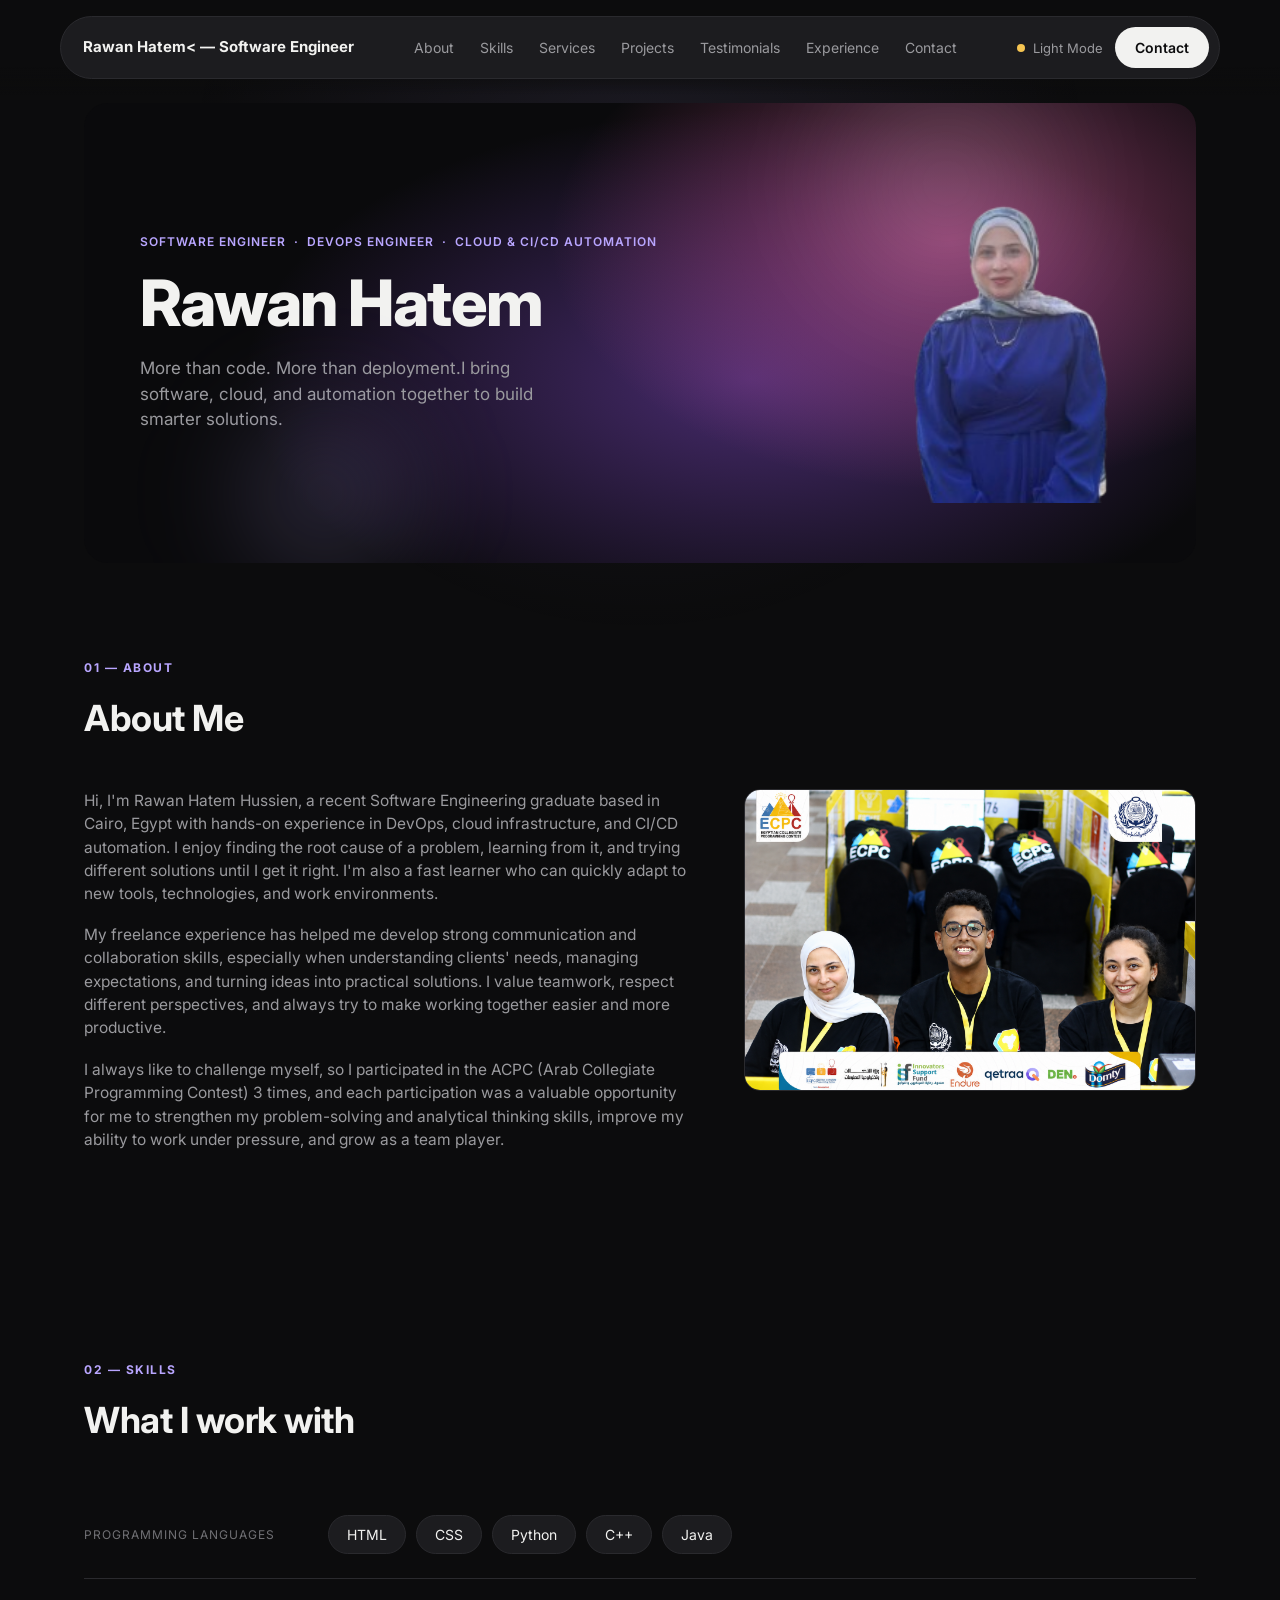
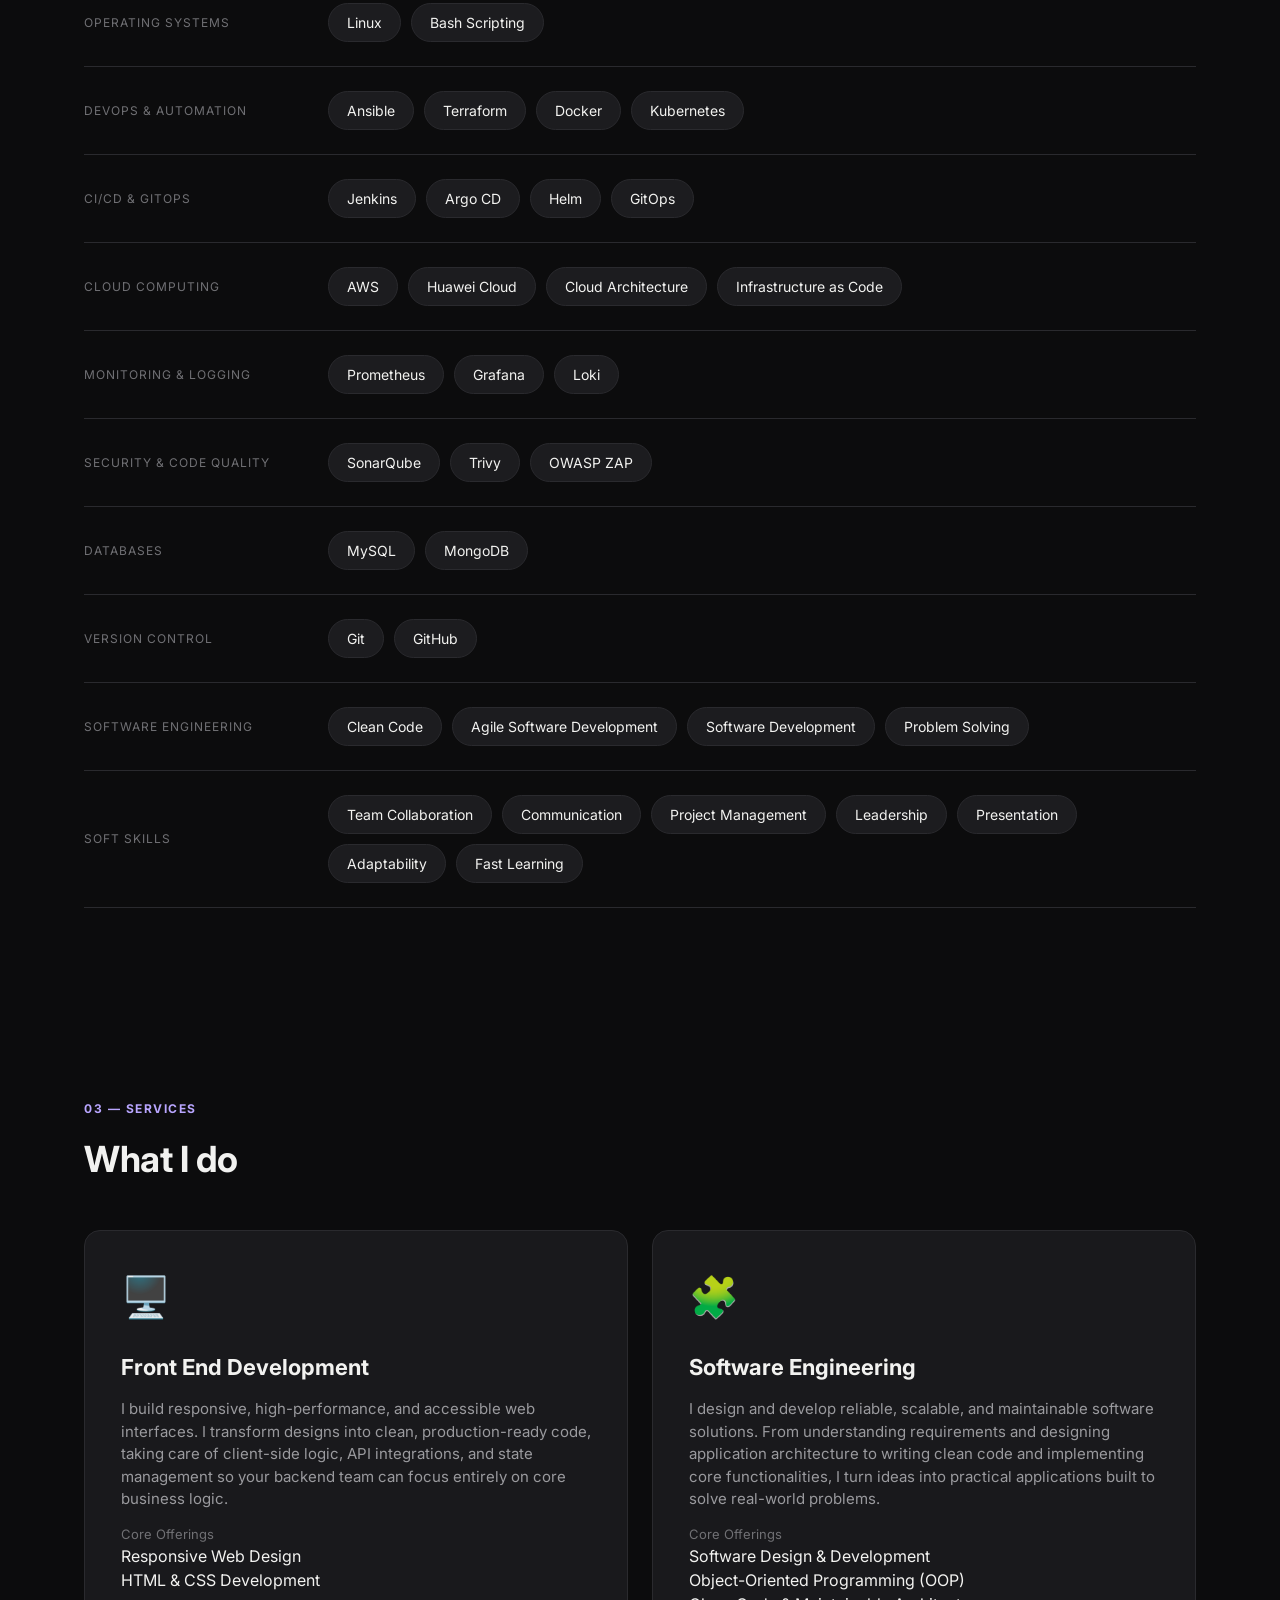
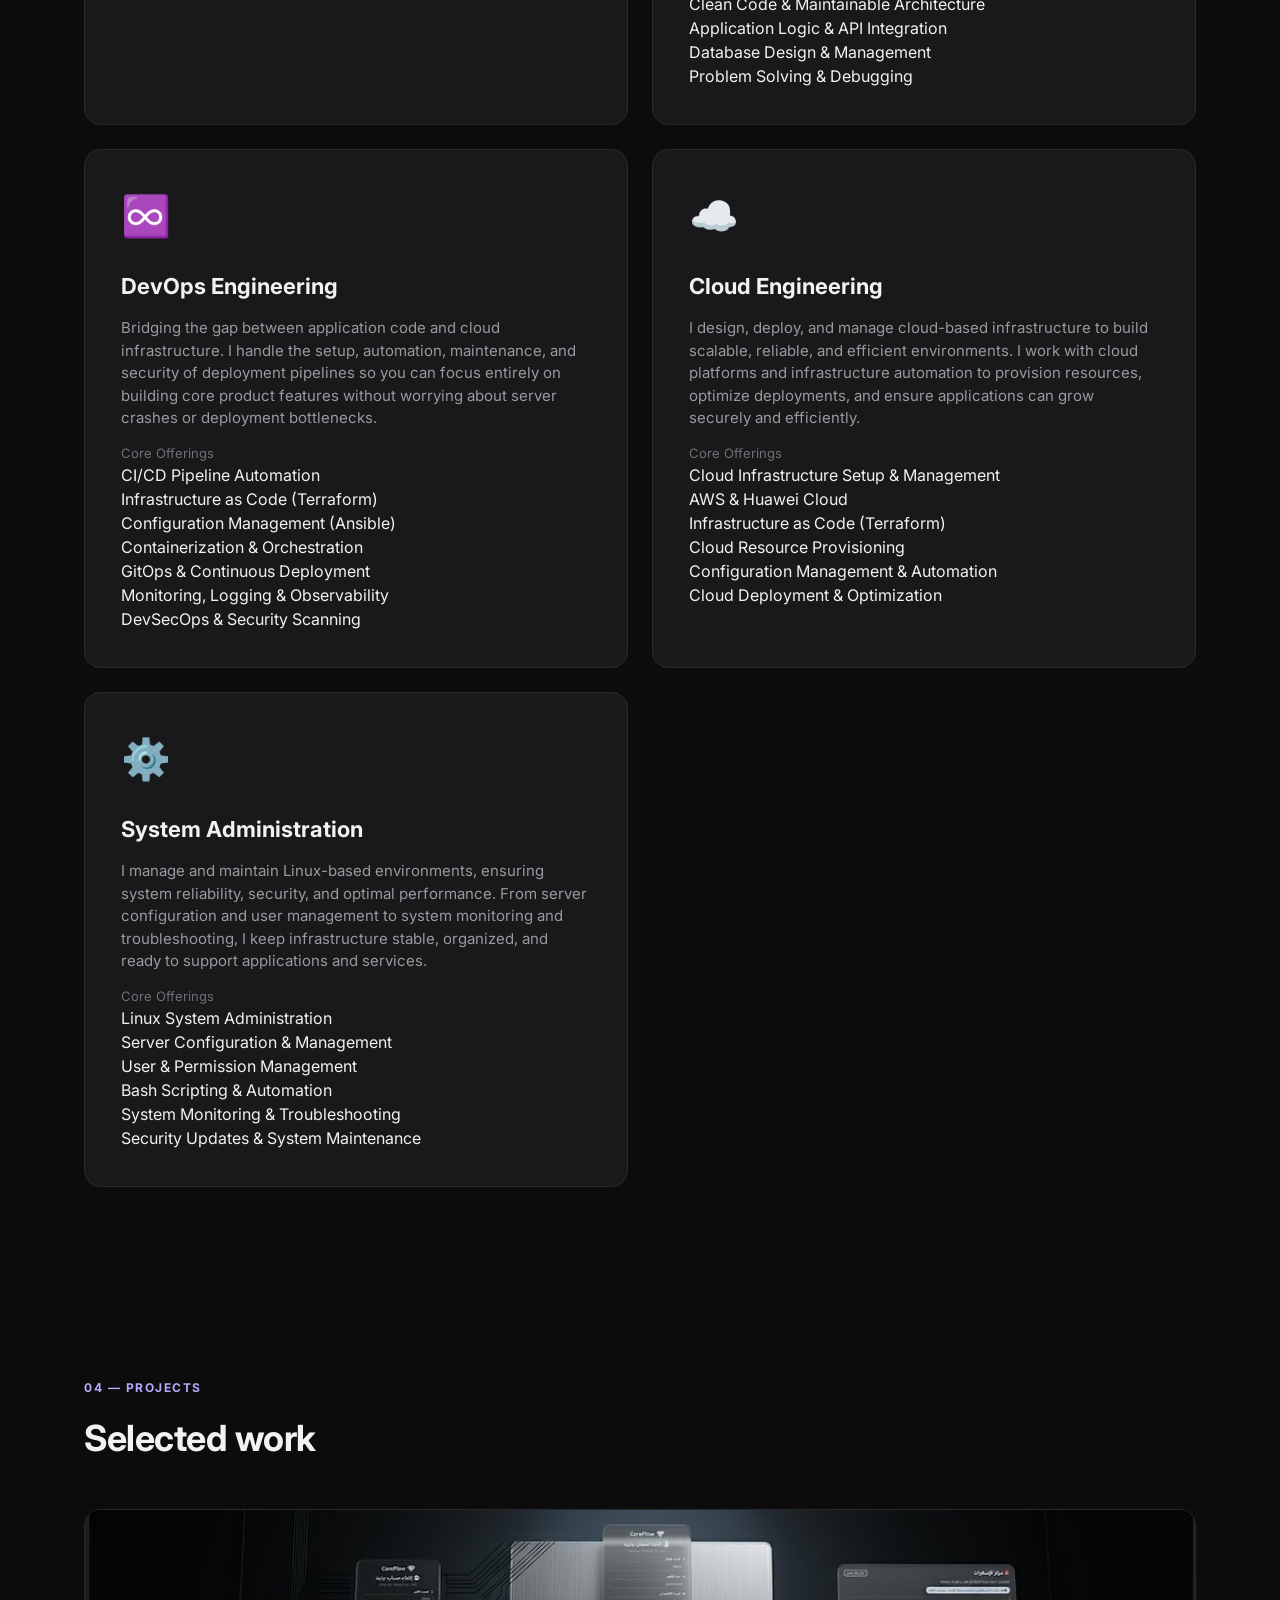
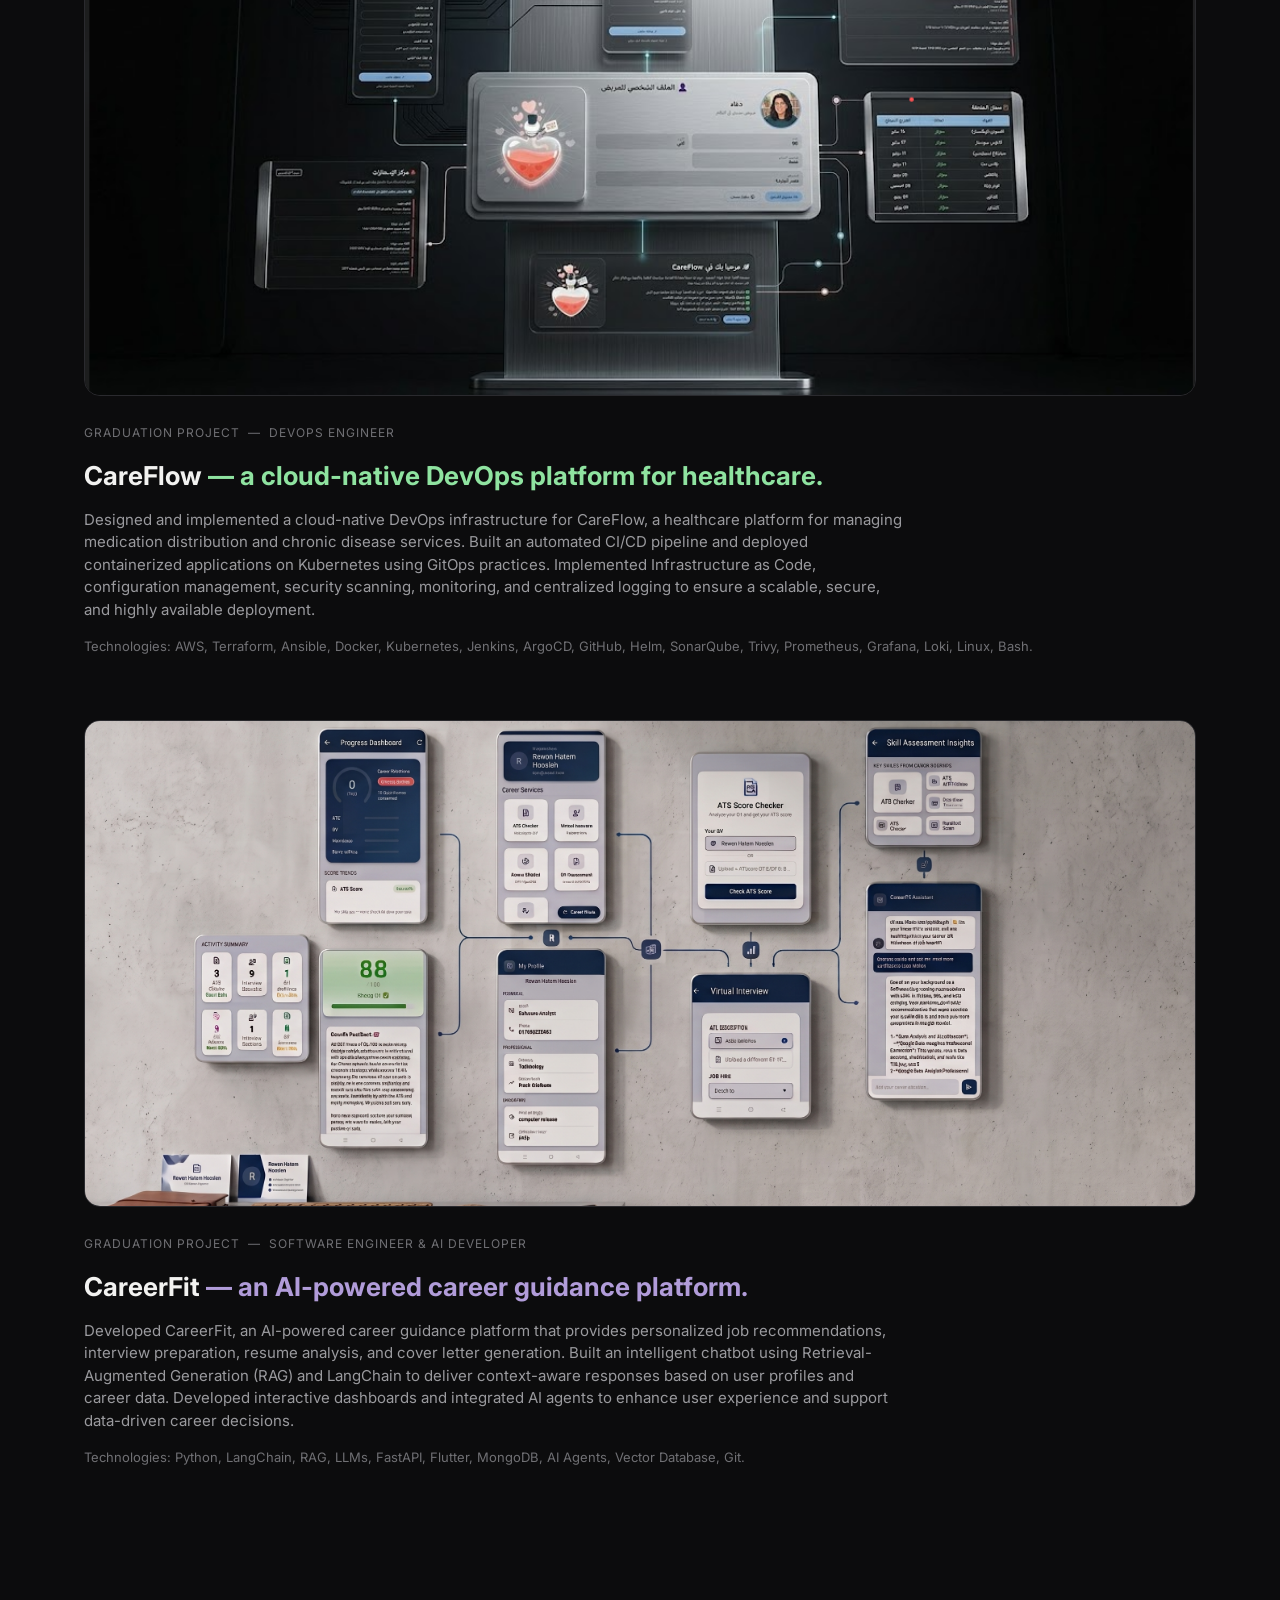
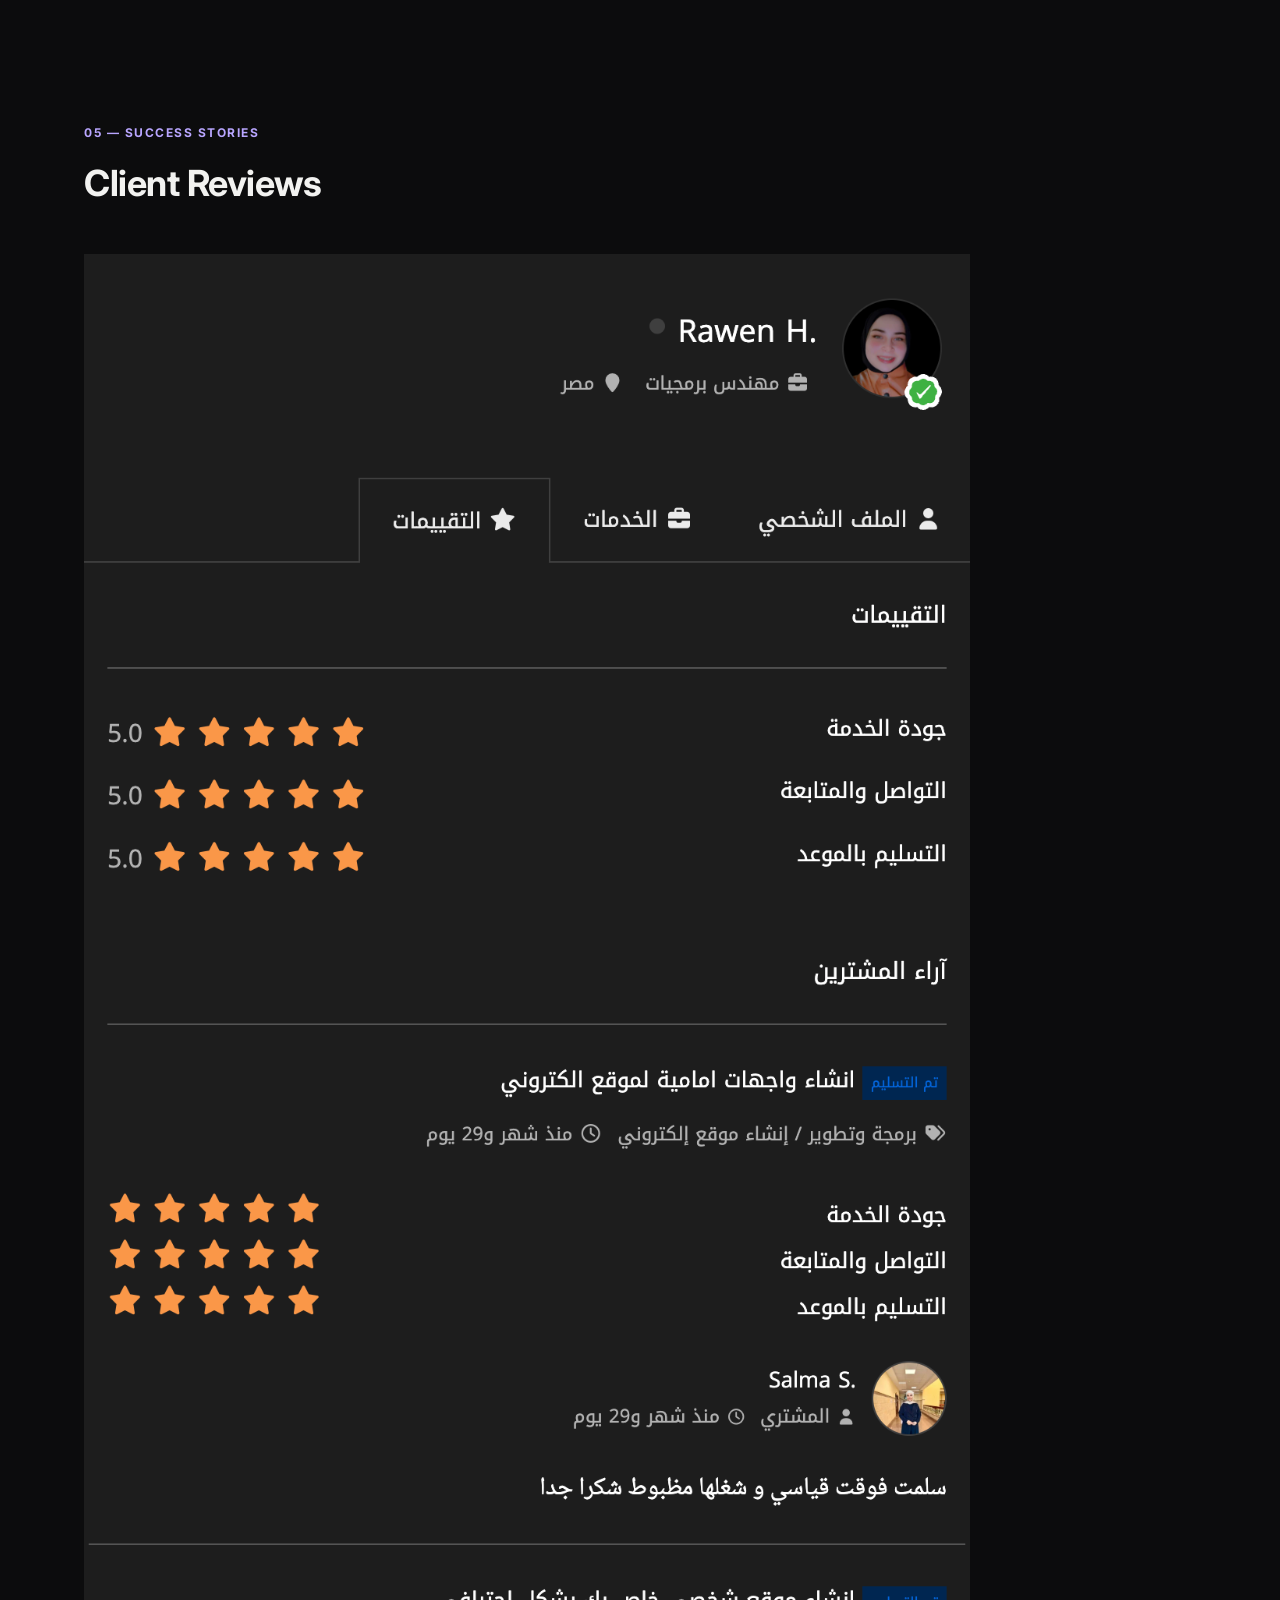
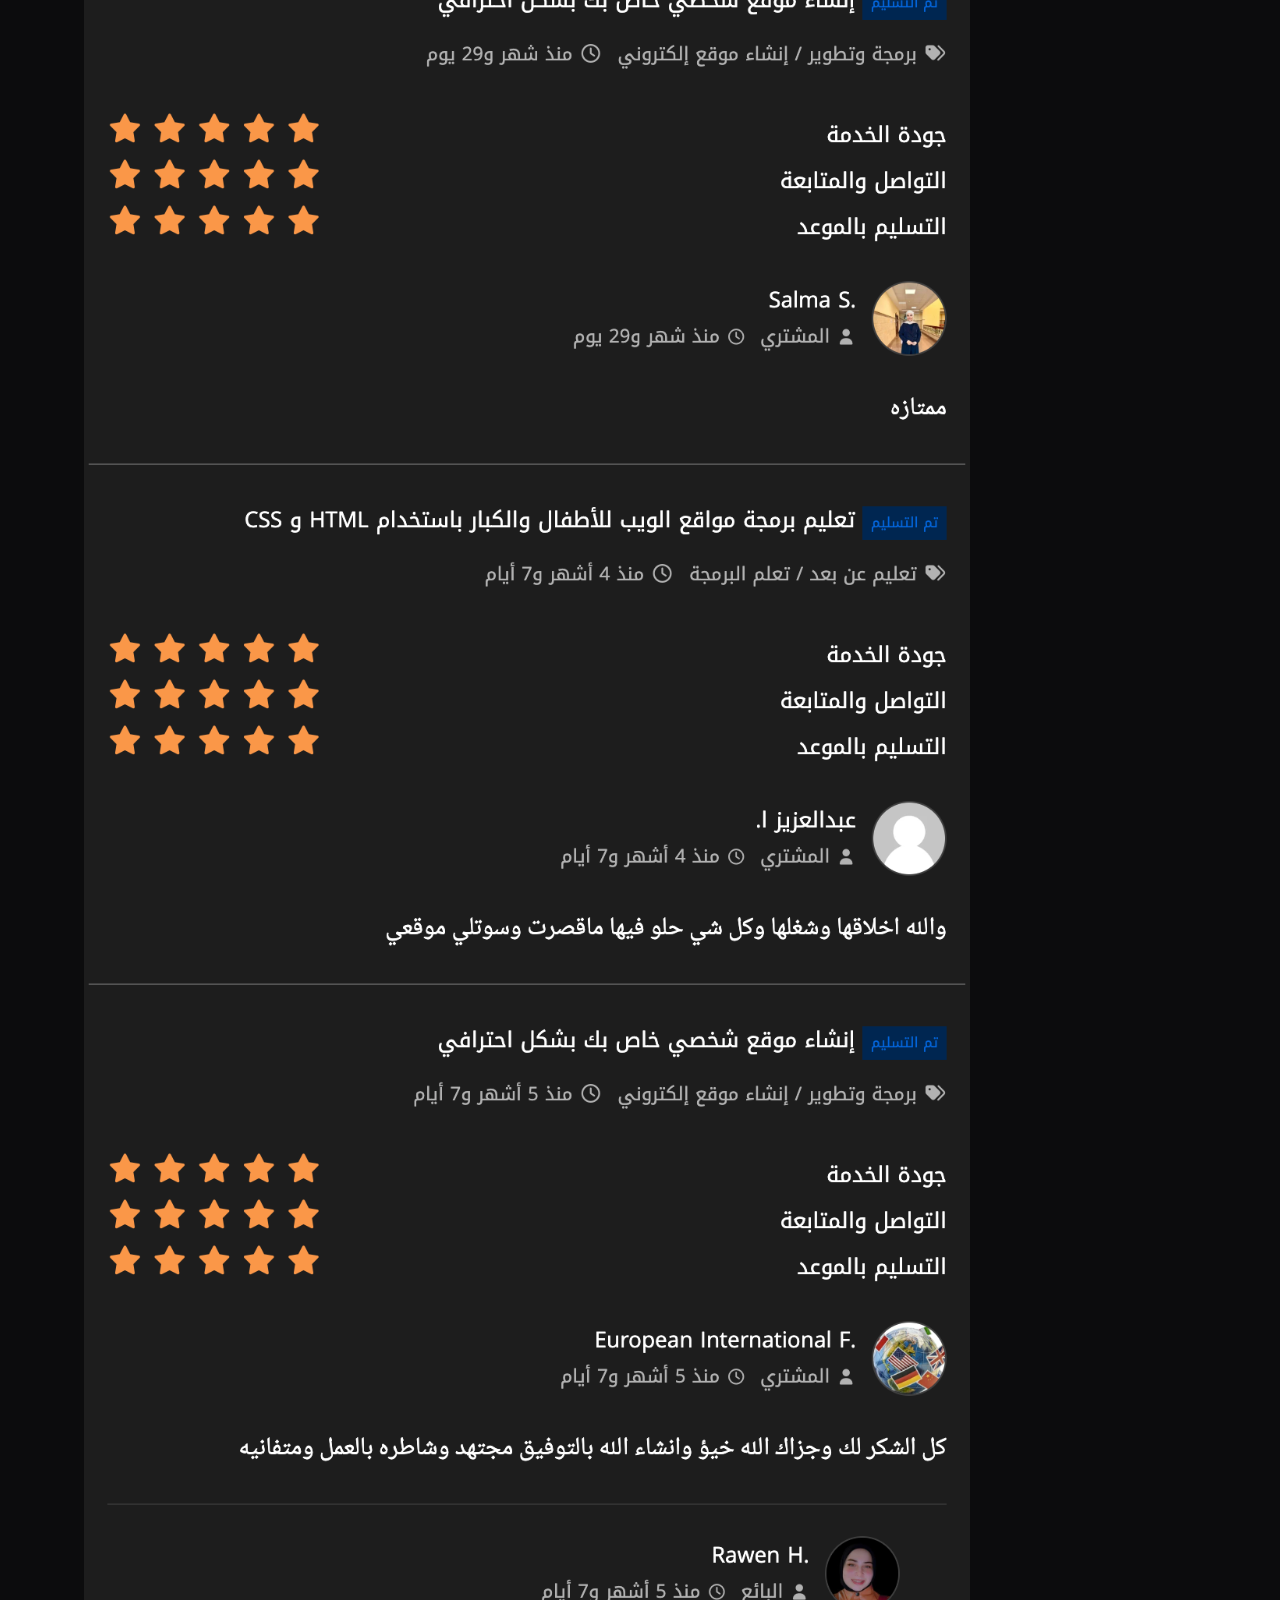
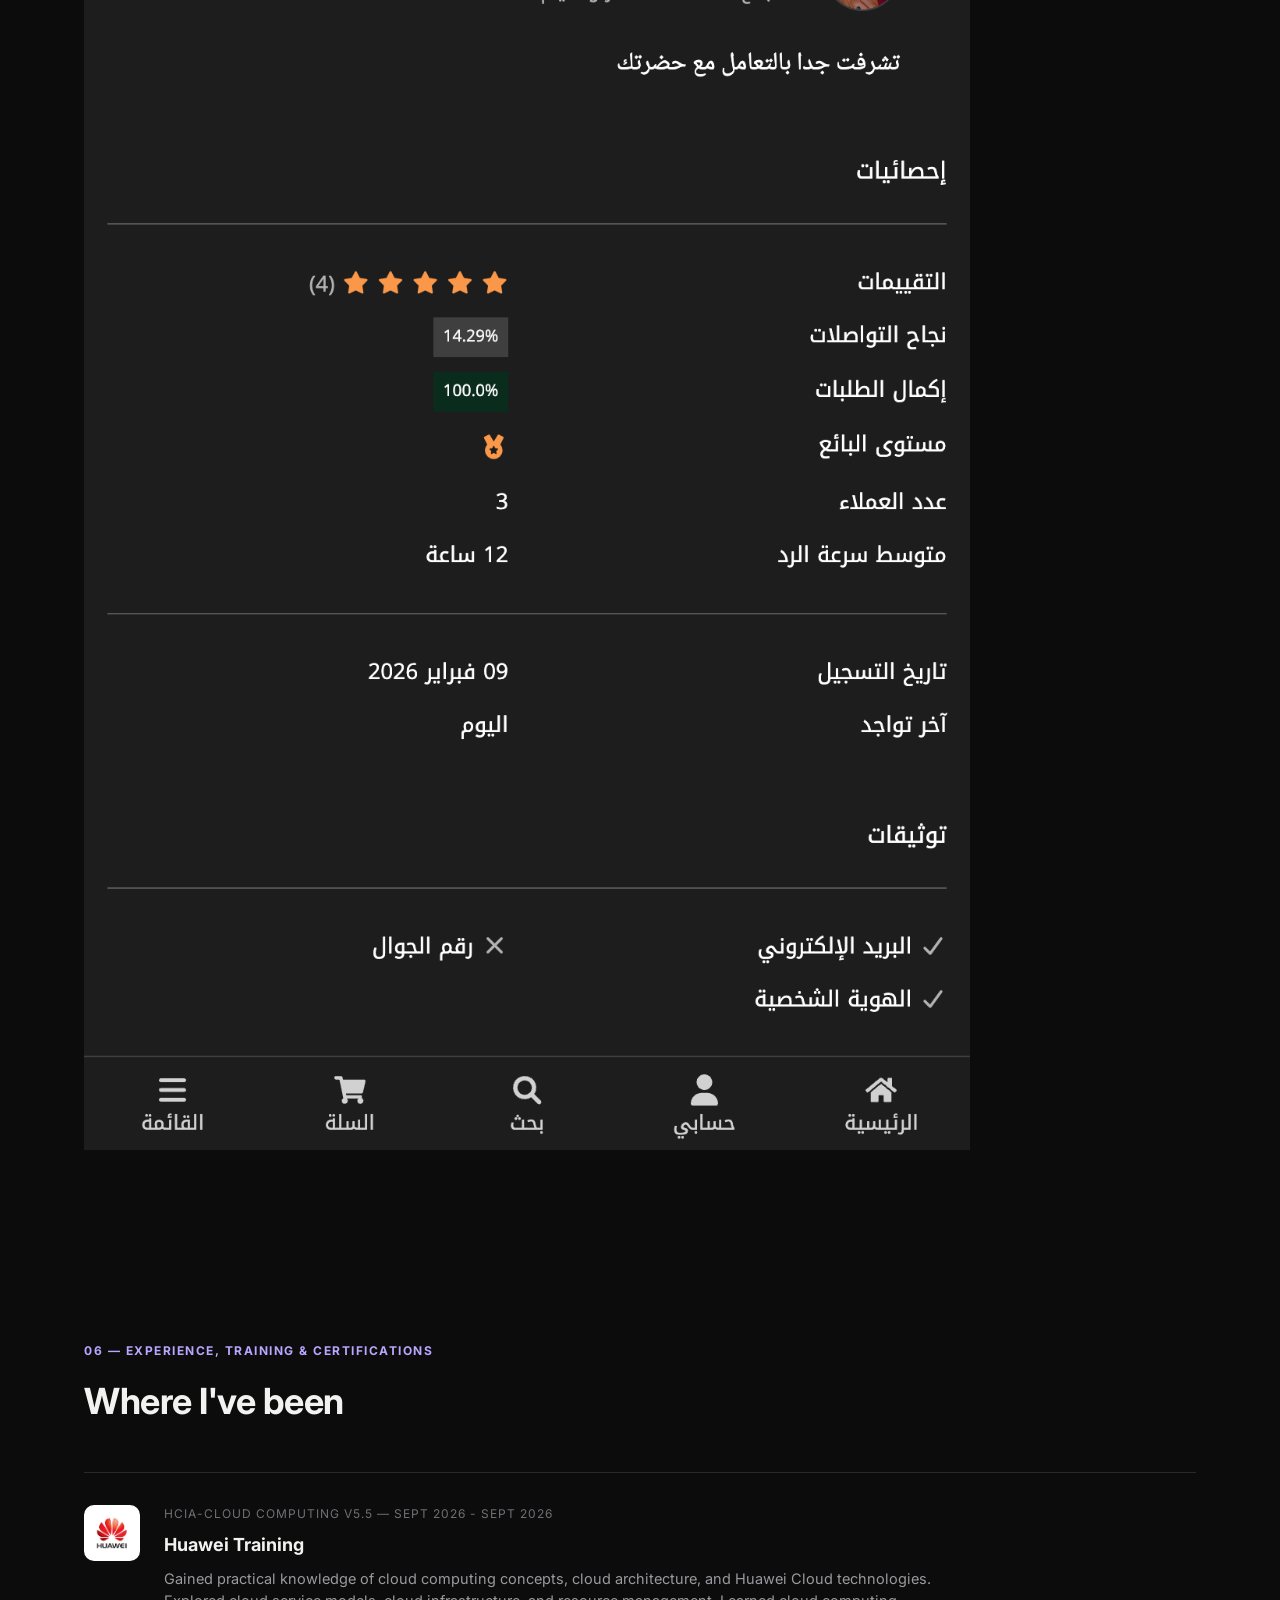
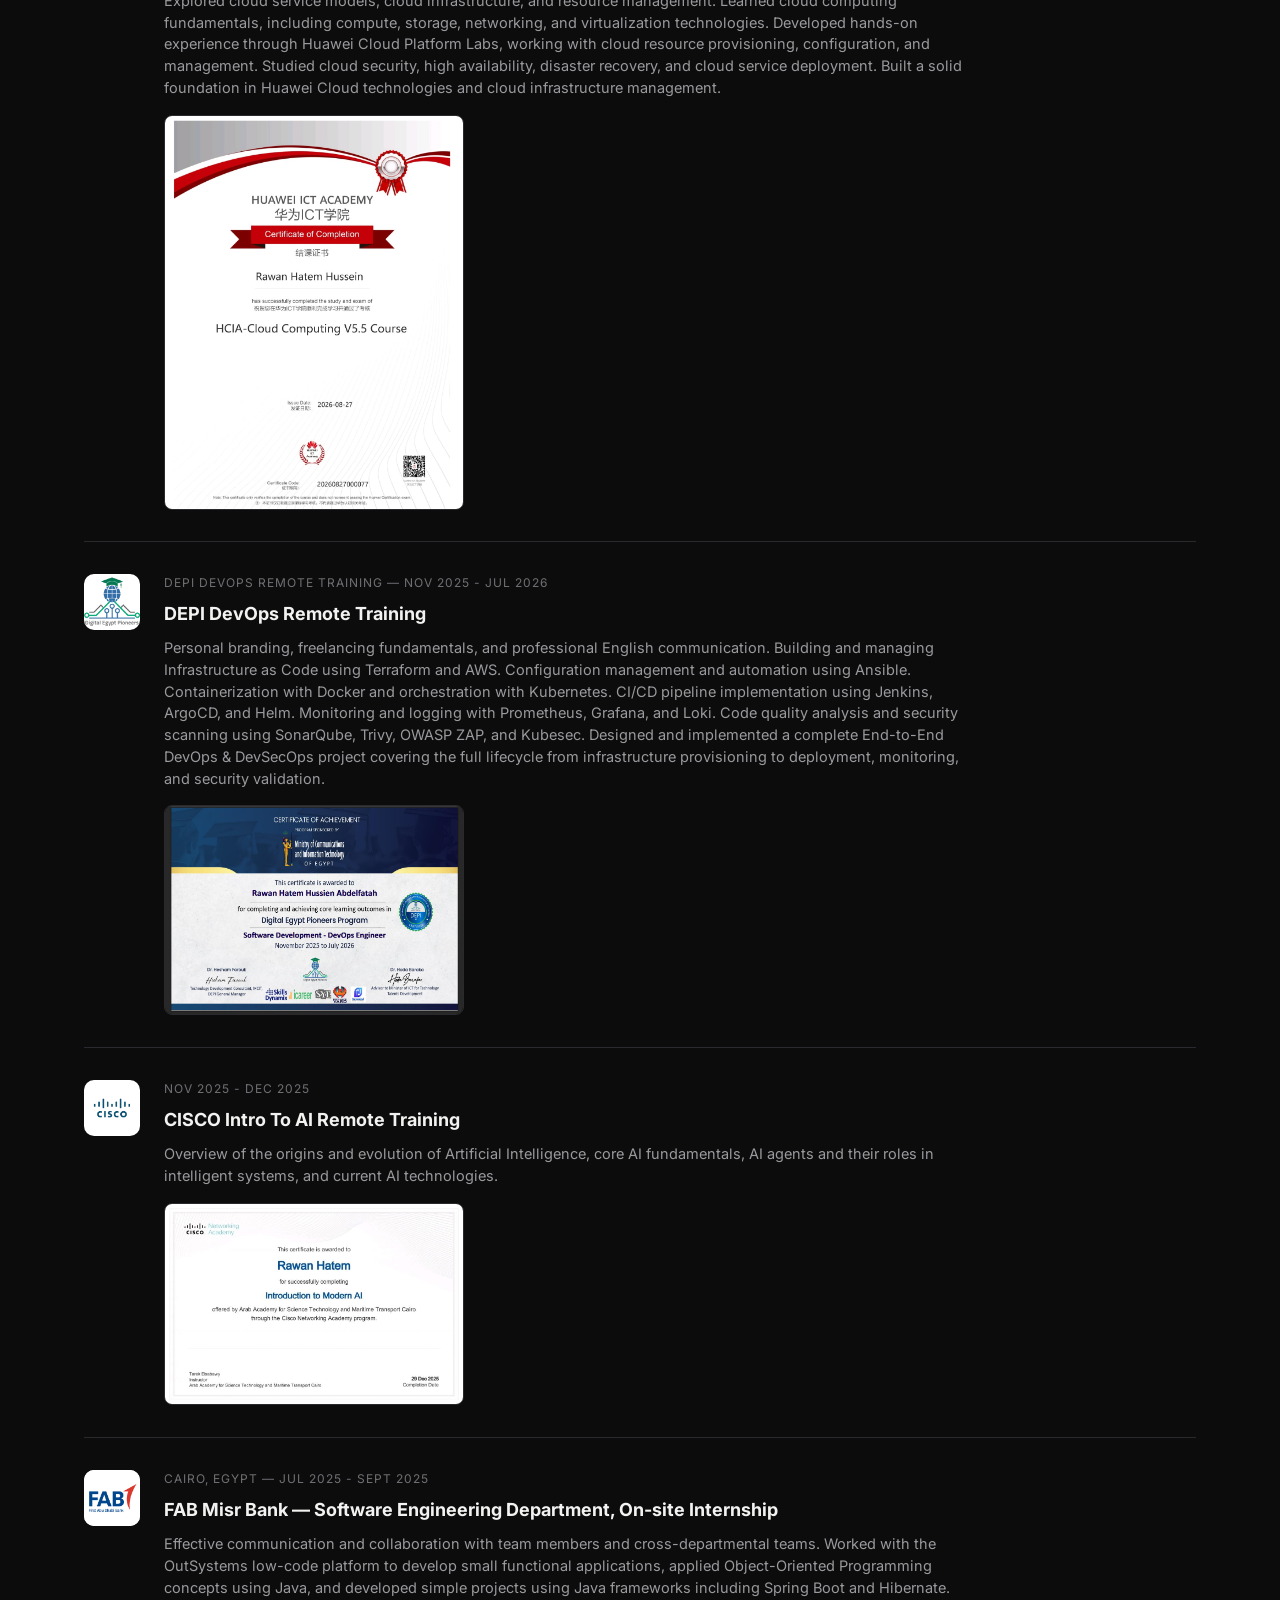
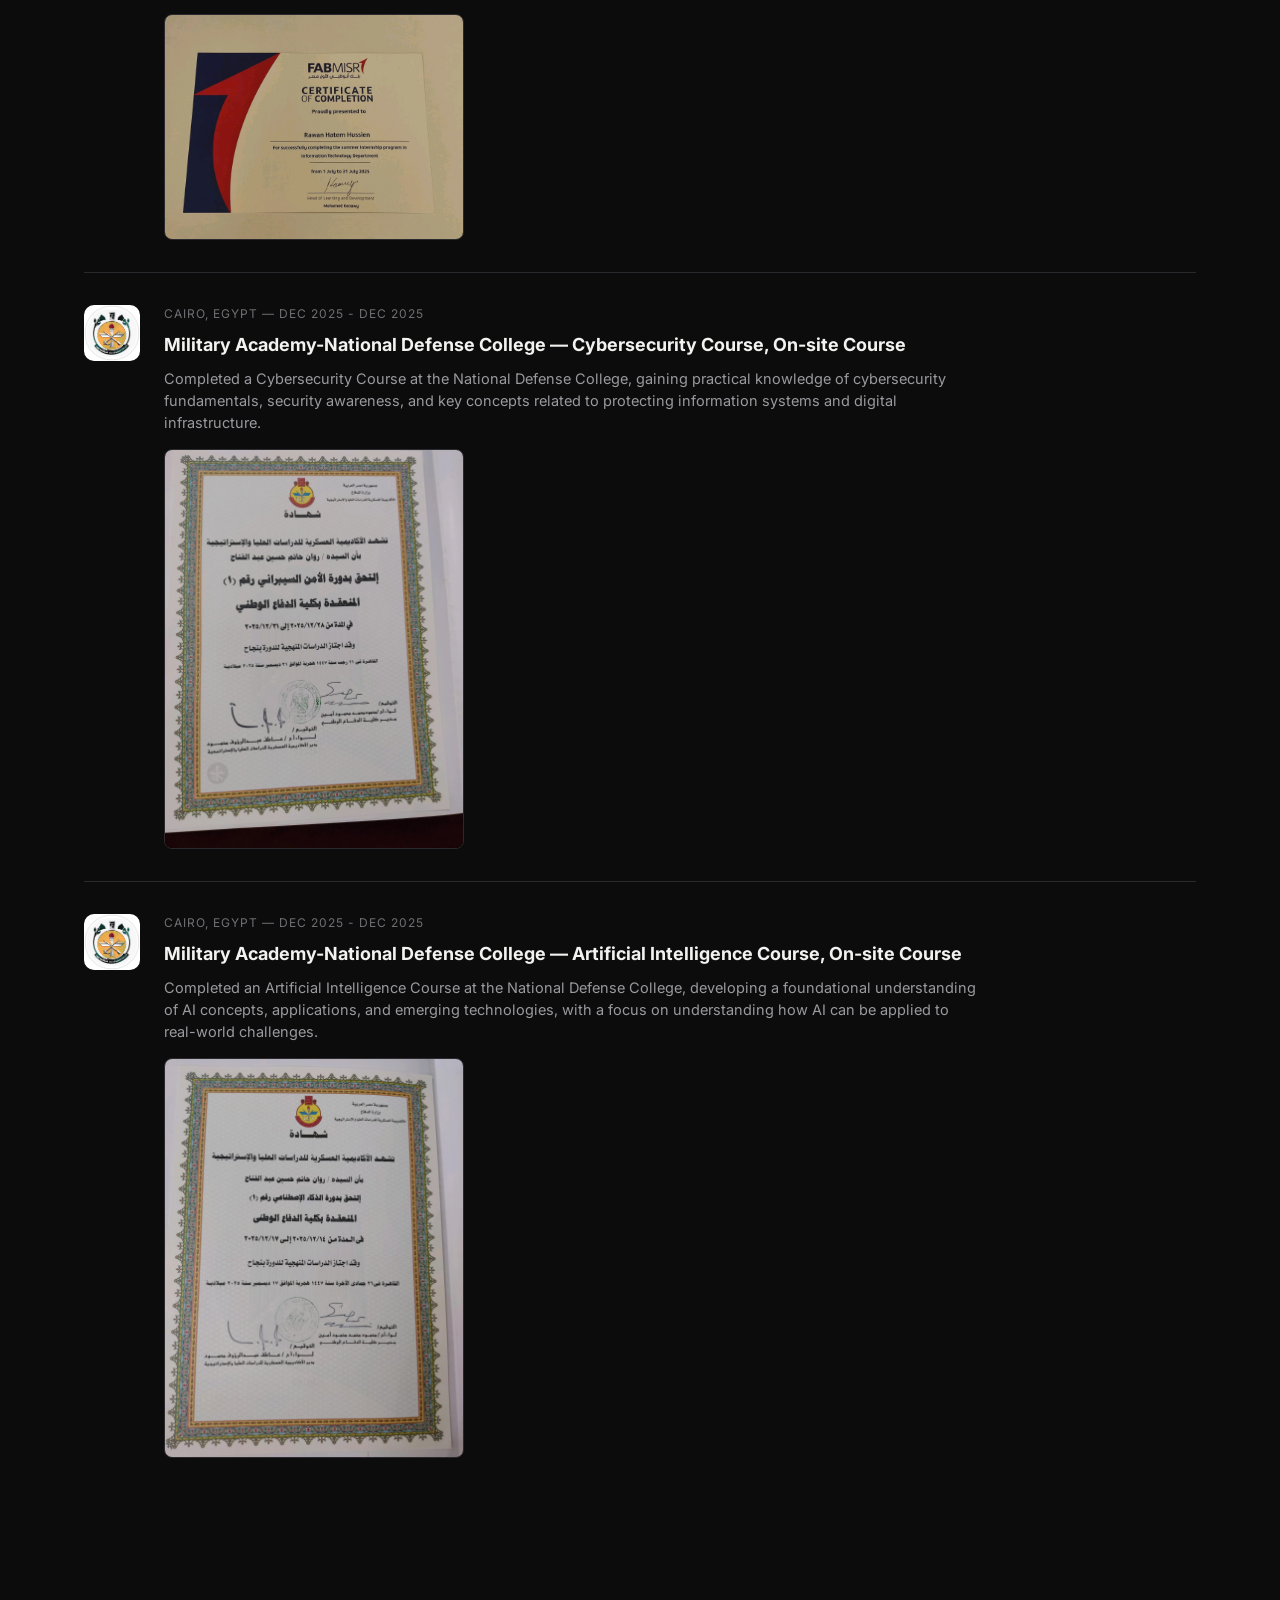
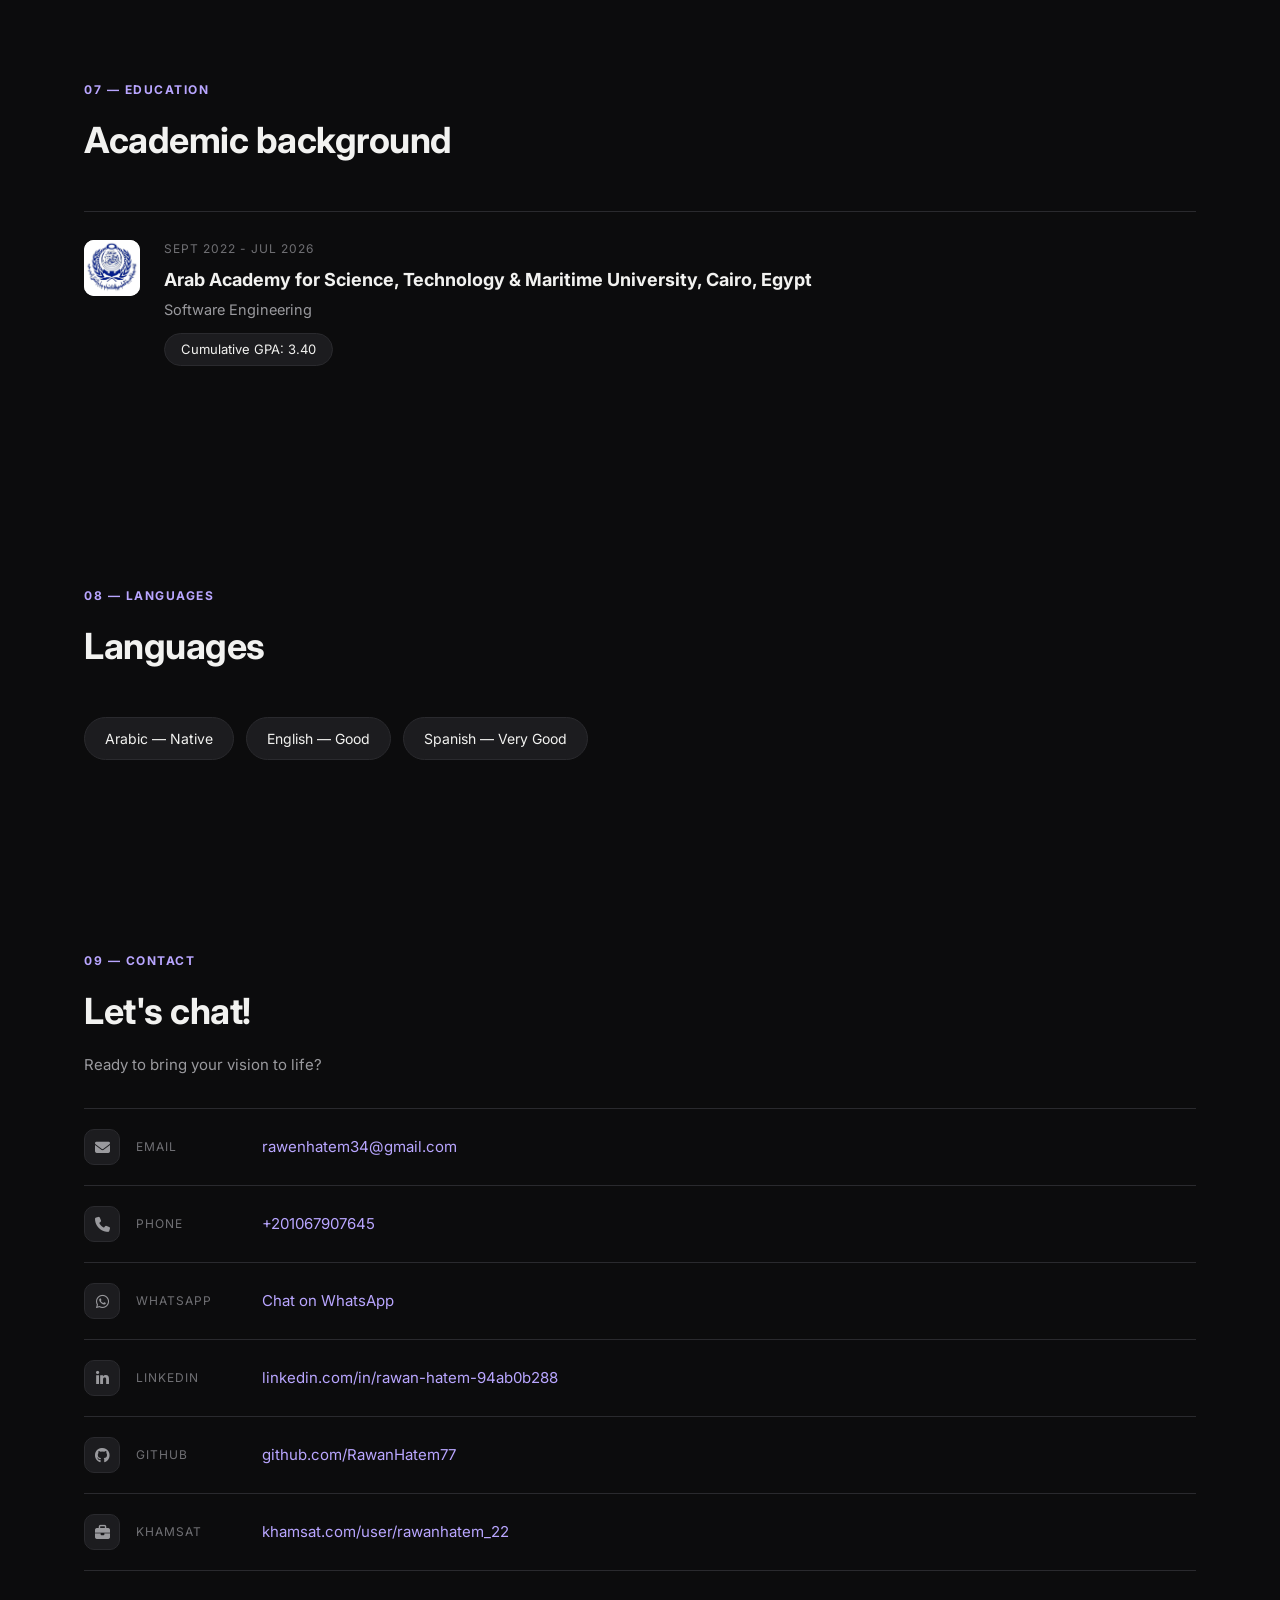
==== commit bba3736a: "Change image format from JPEG to PNG" ====
--- a/index.html
+++ b/index.html
@@ -42,7 +42,7 @@
       </div>
       <div class="hero-photo">
         <!-- Replace with your own hero photo -->
-        <img src="images/My-image2.jpeg" alt="Rawan Hatem" onerror="this.style.display='none'">
+        <img src="images/My-image2.png" alt="Rawan Hatem" onerror="this.style.display='none'">
       </div>
     </div>
   </section>
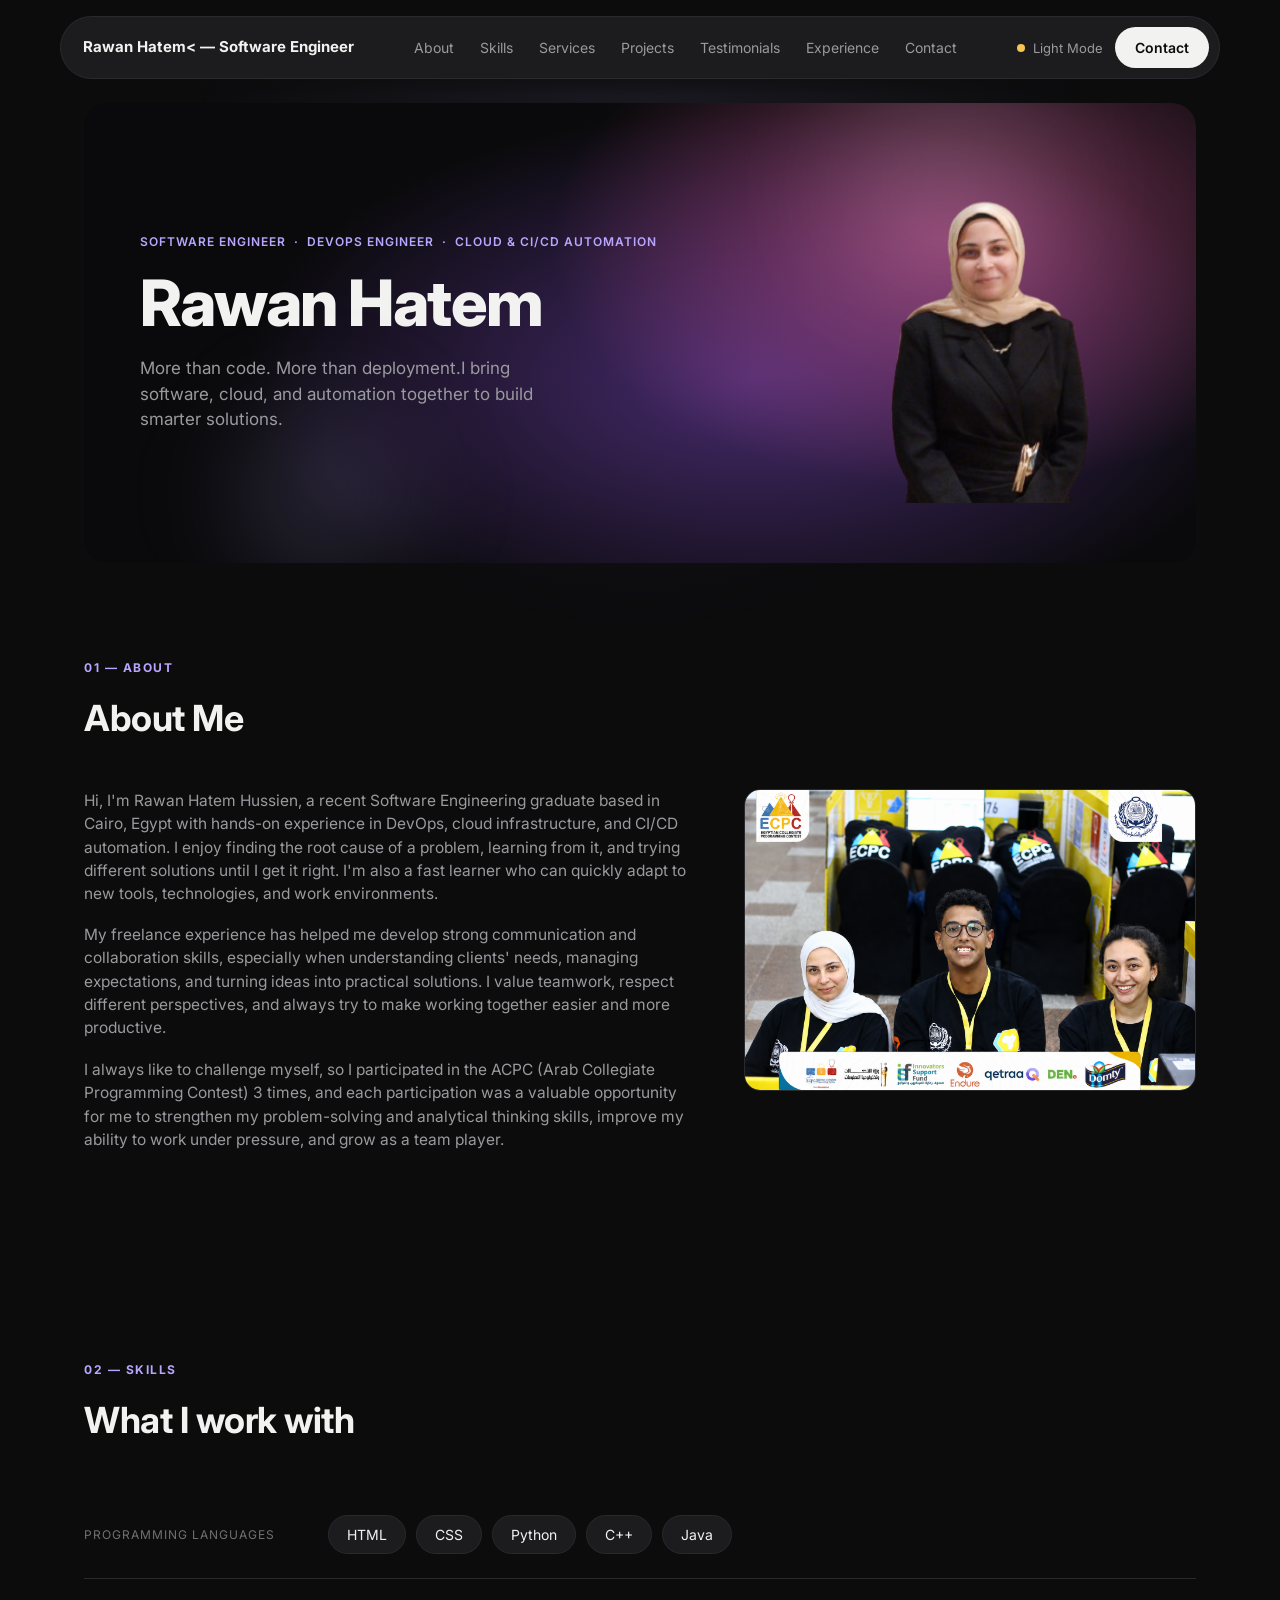
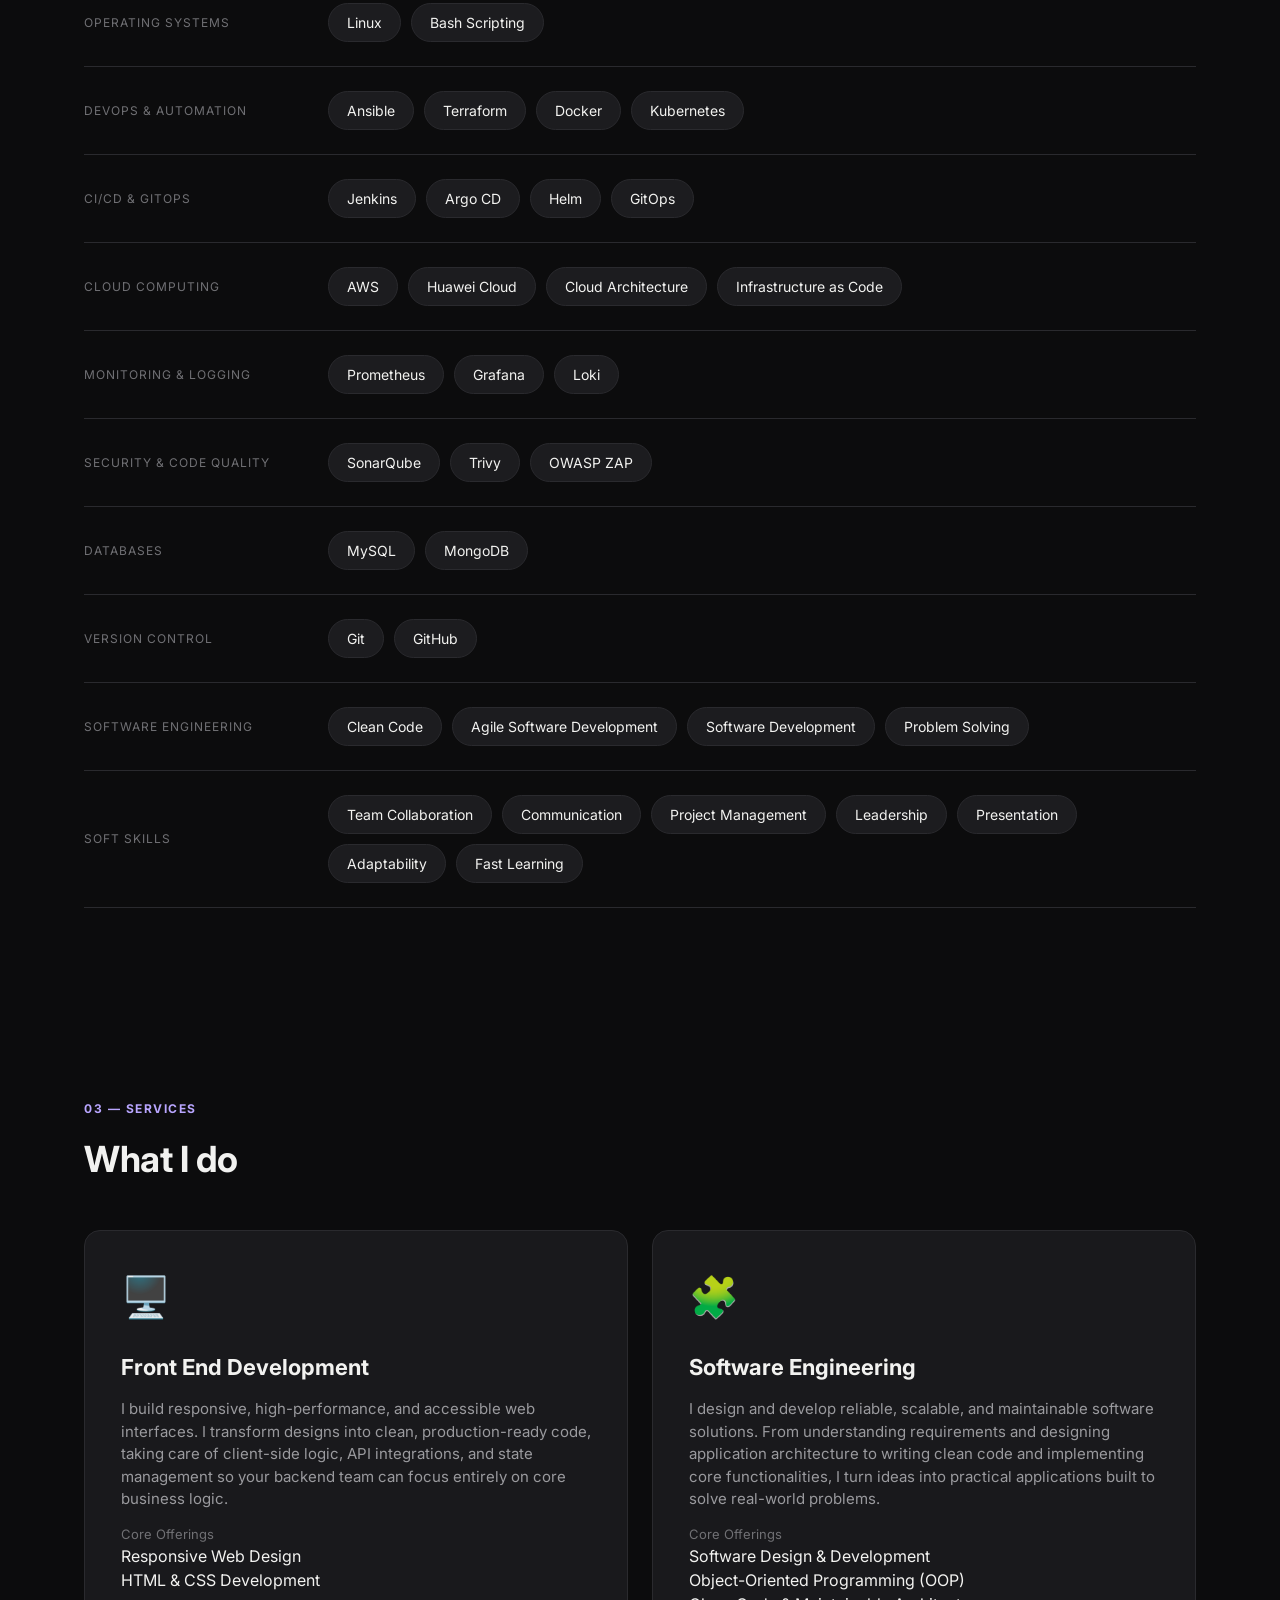
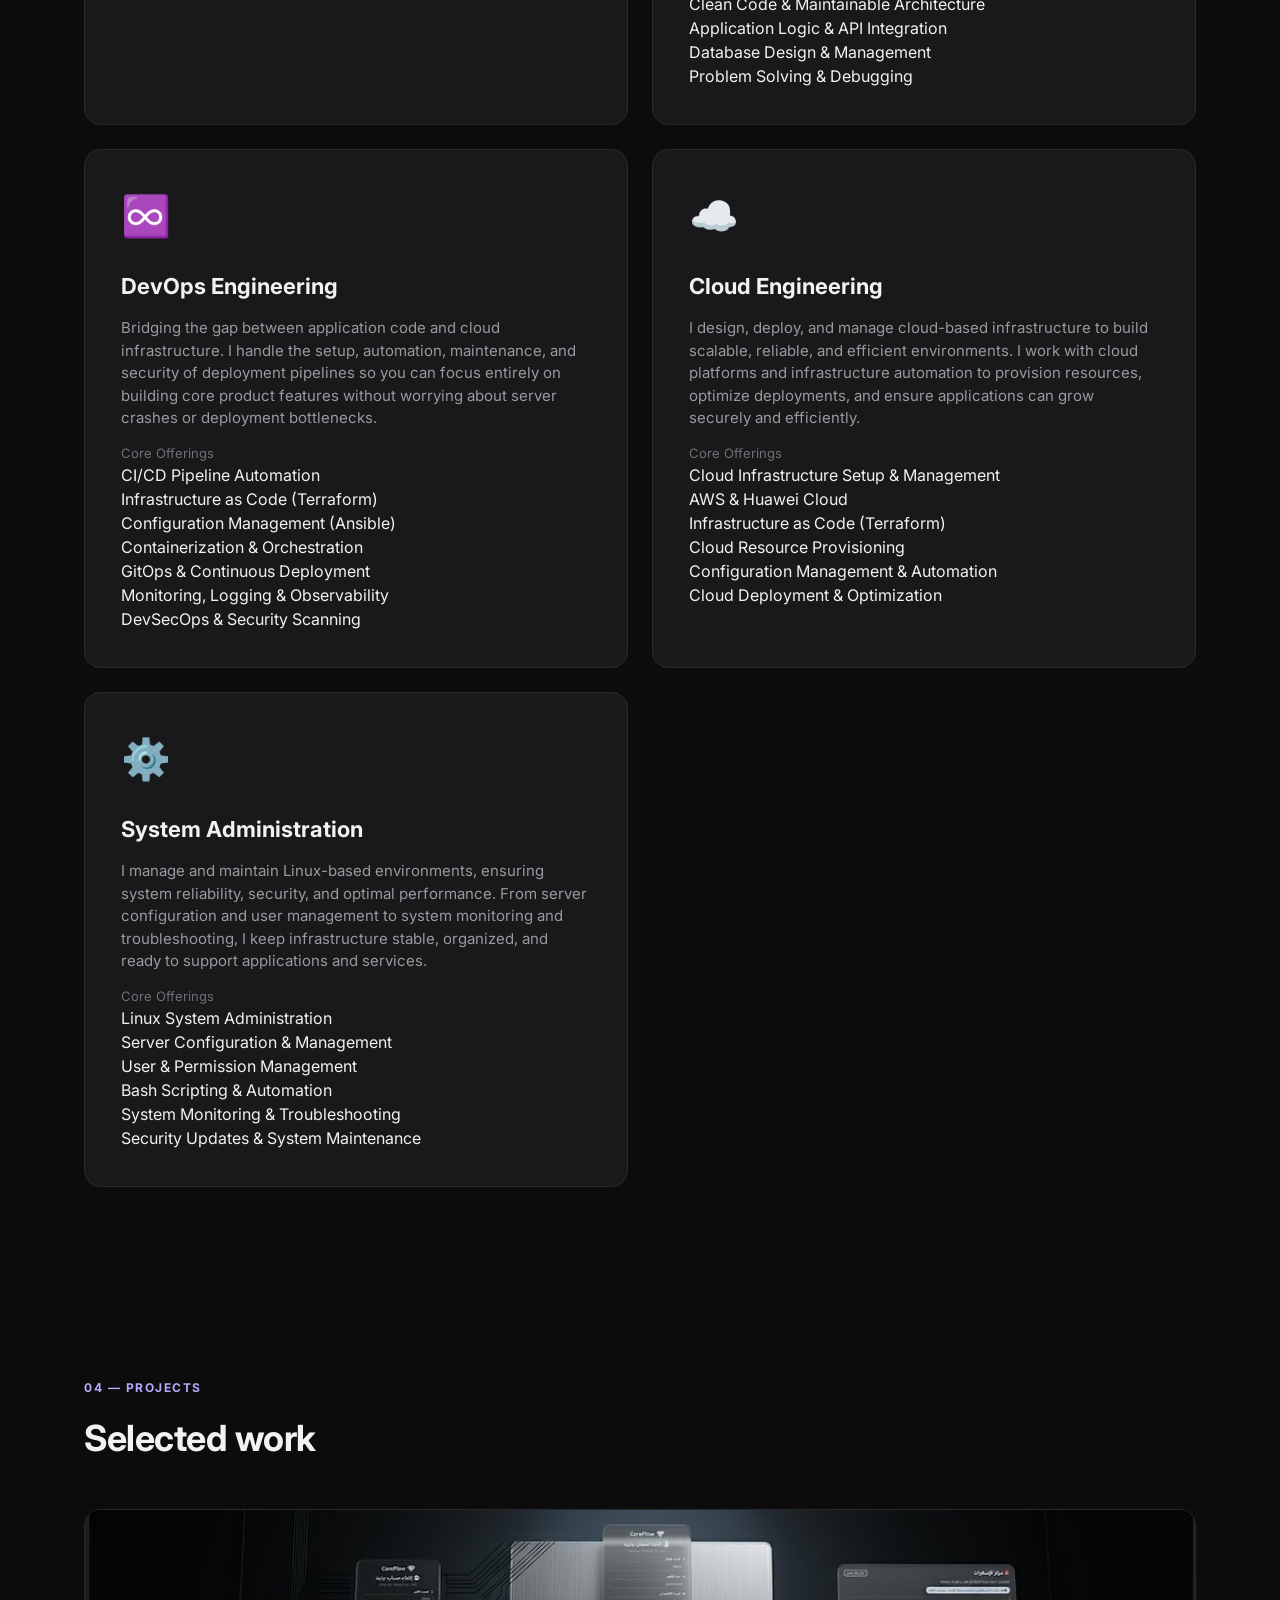
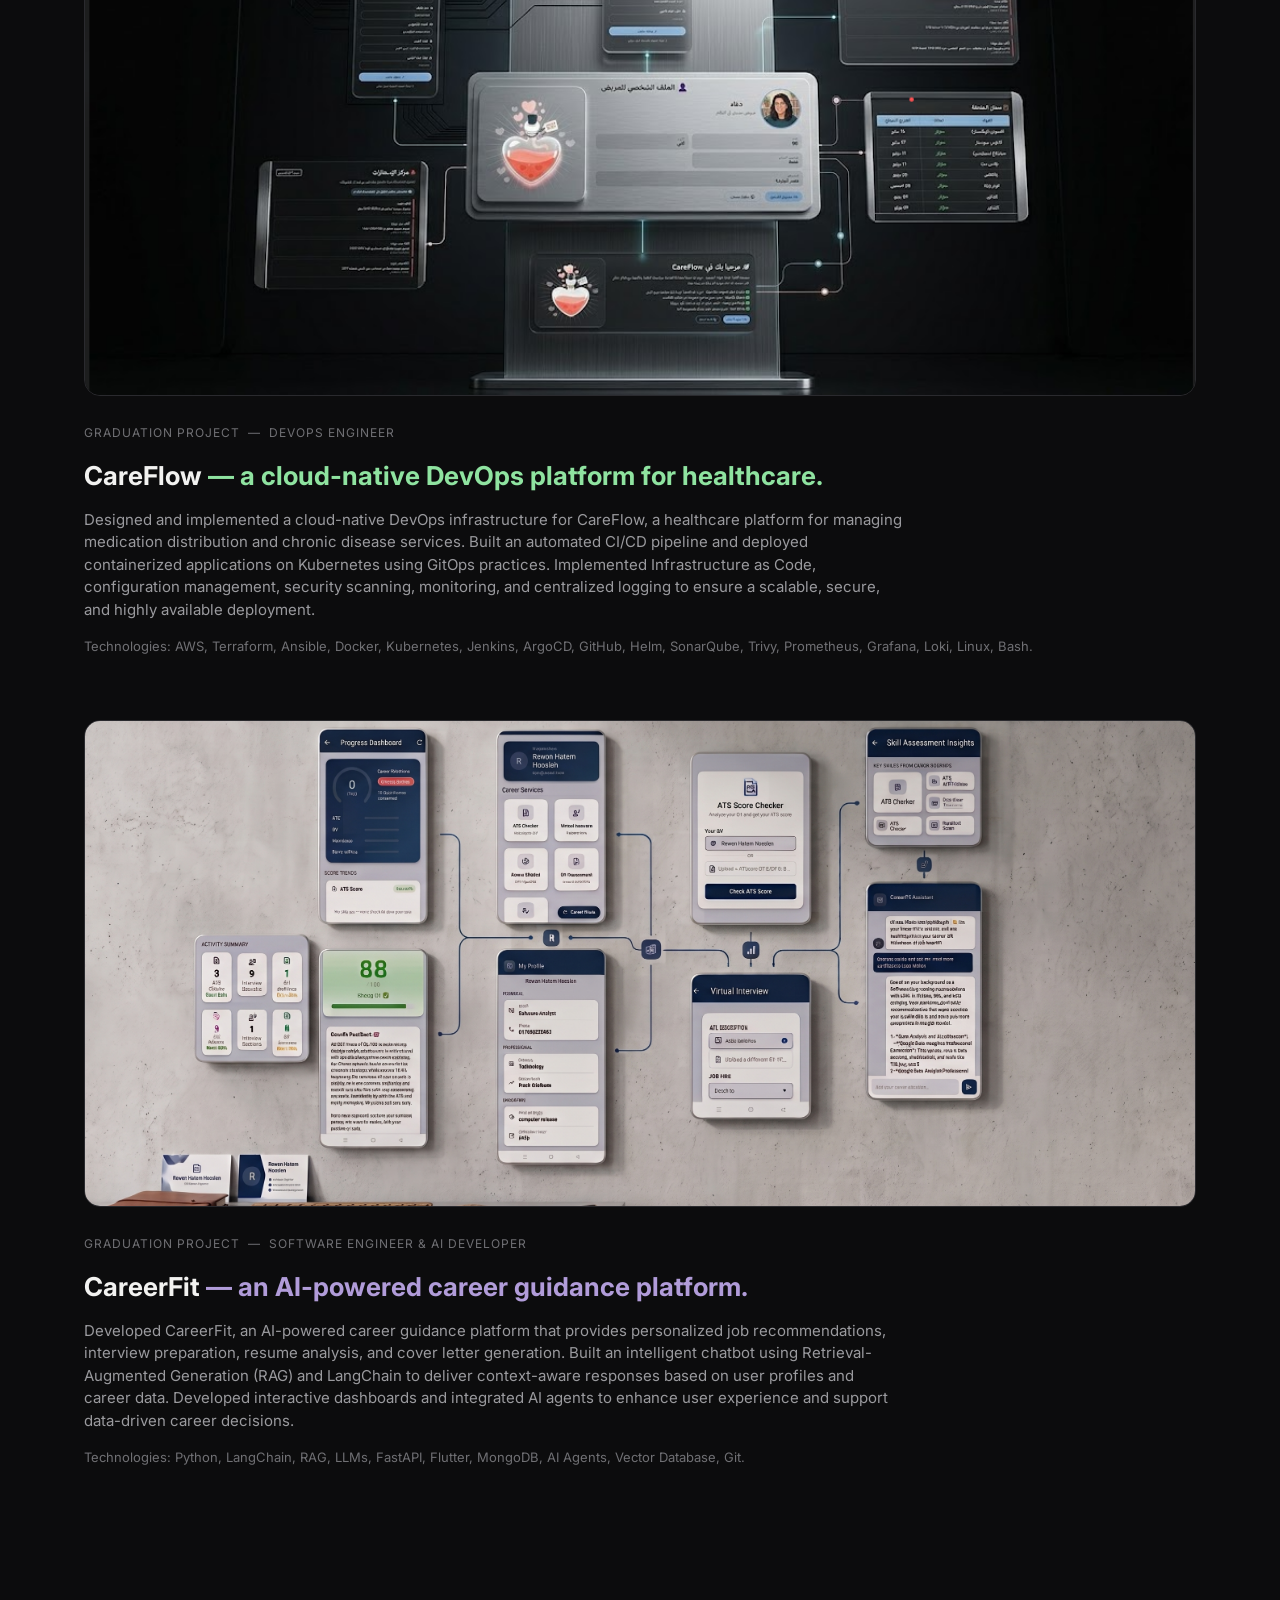
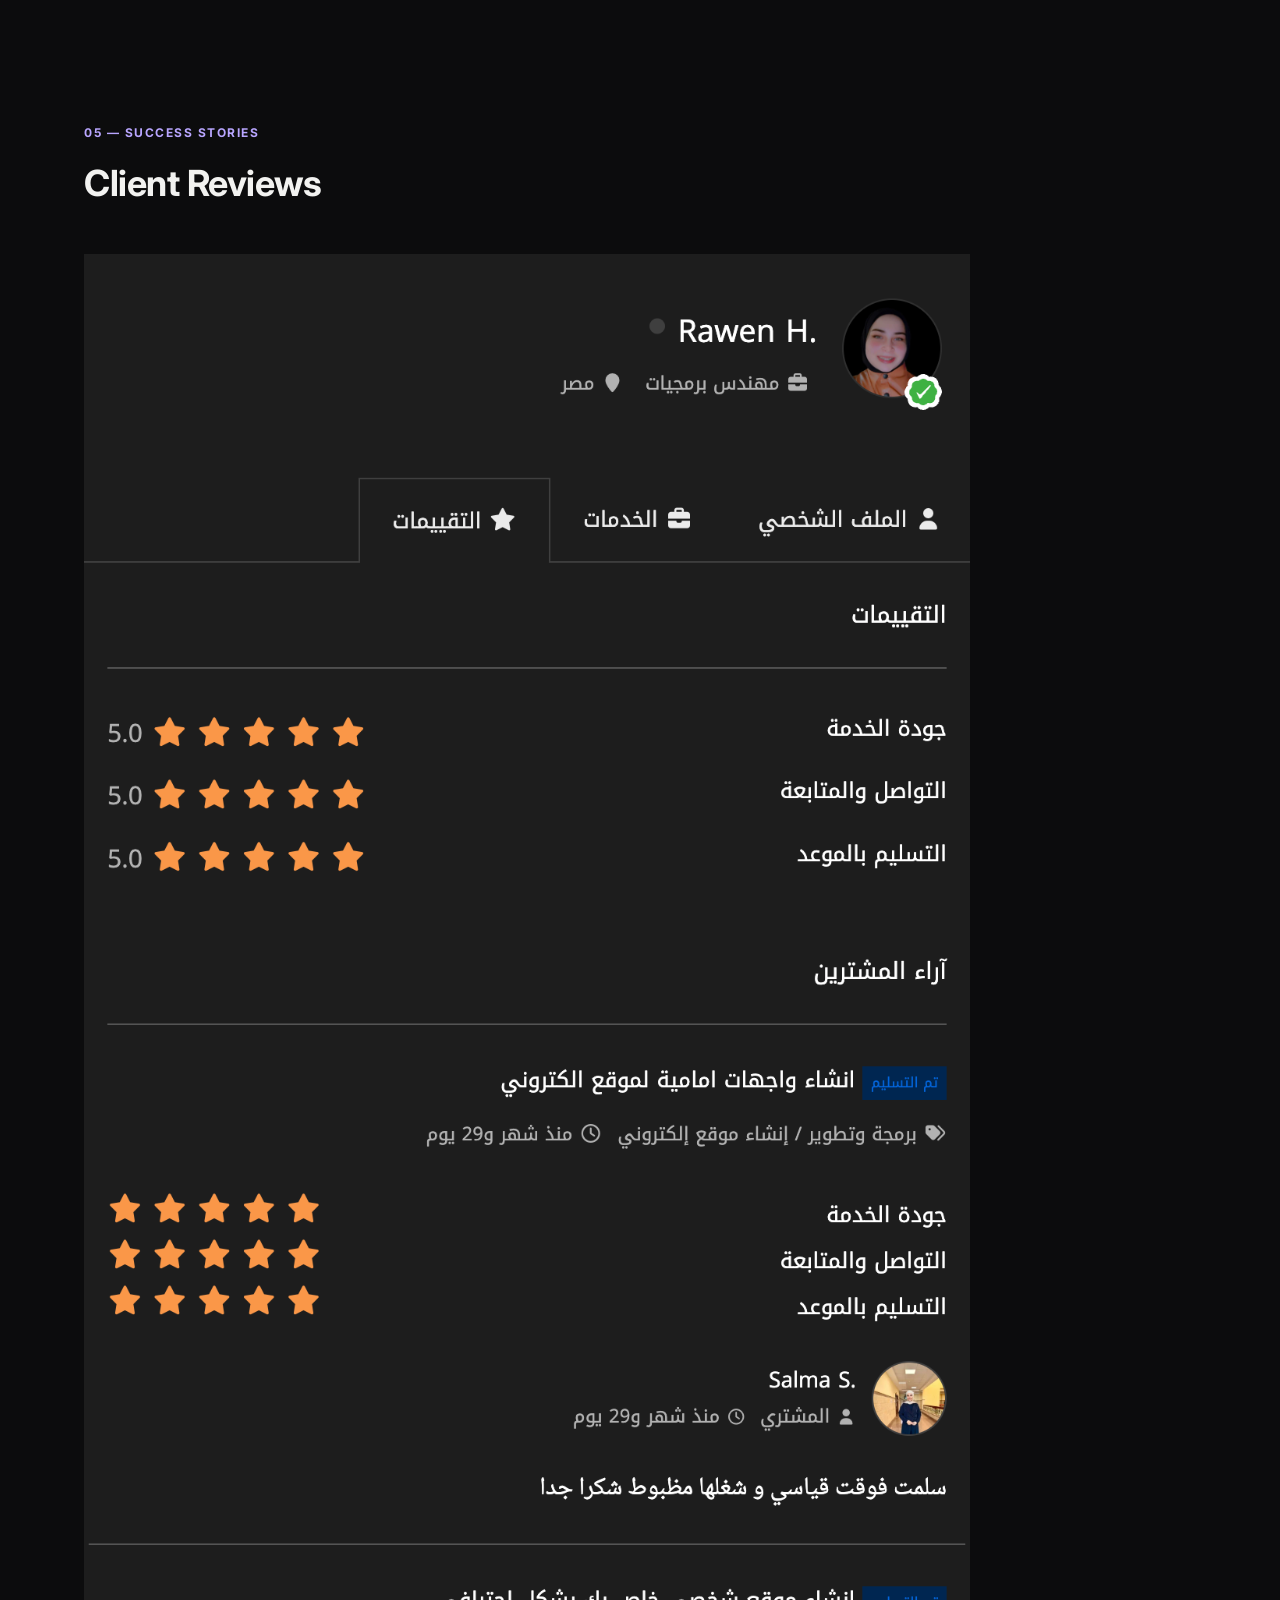
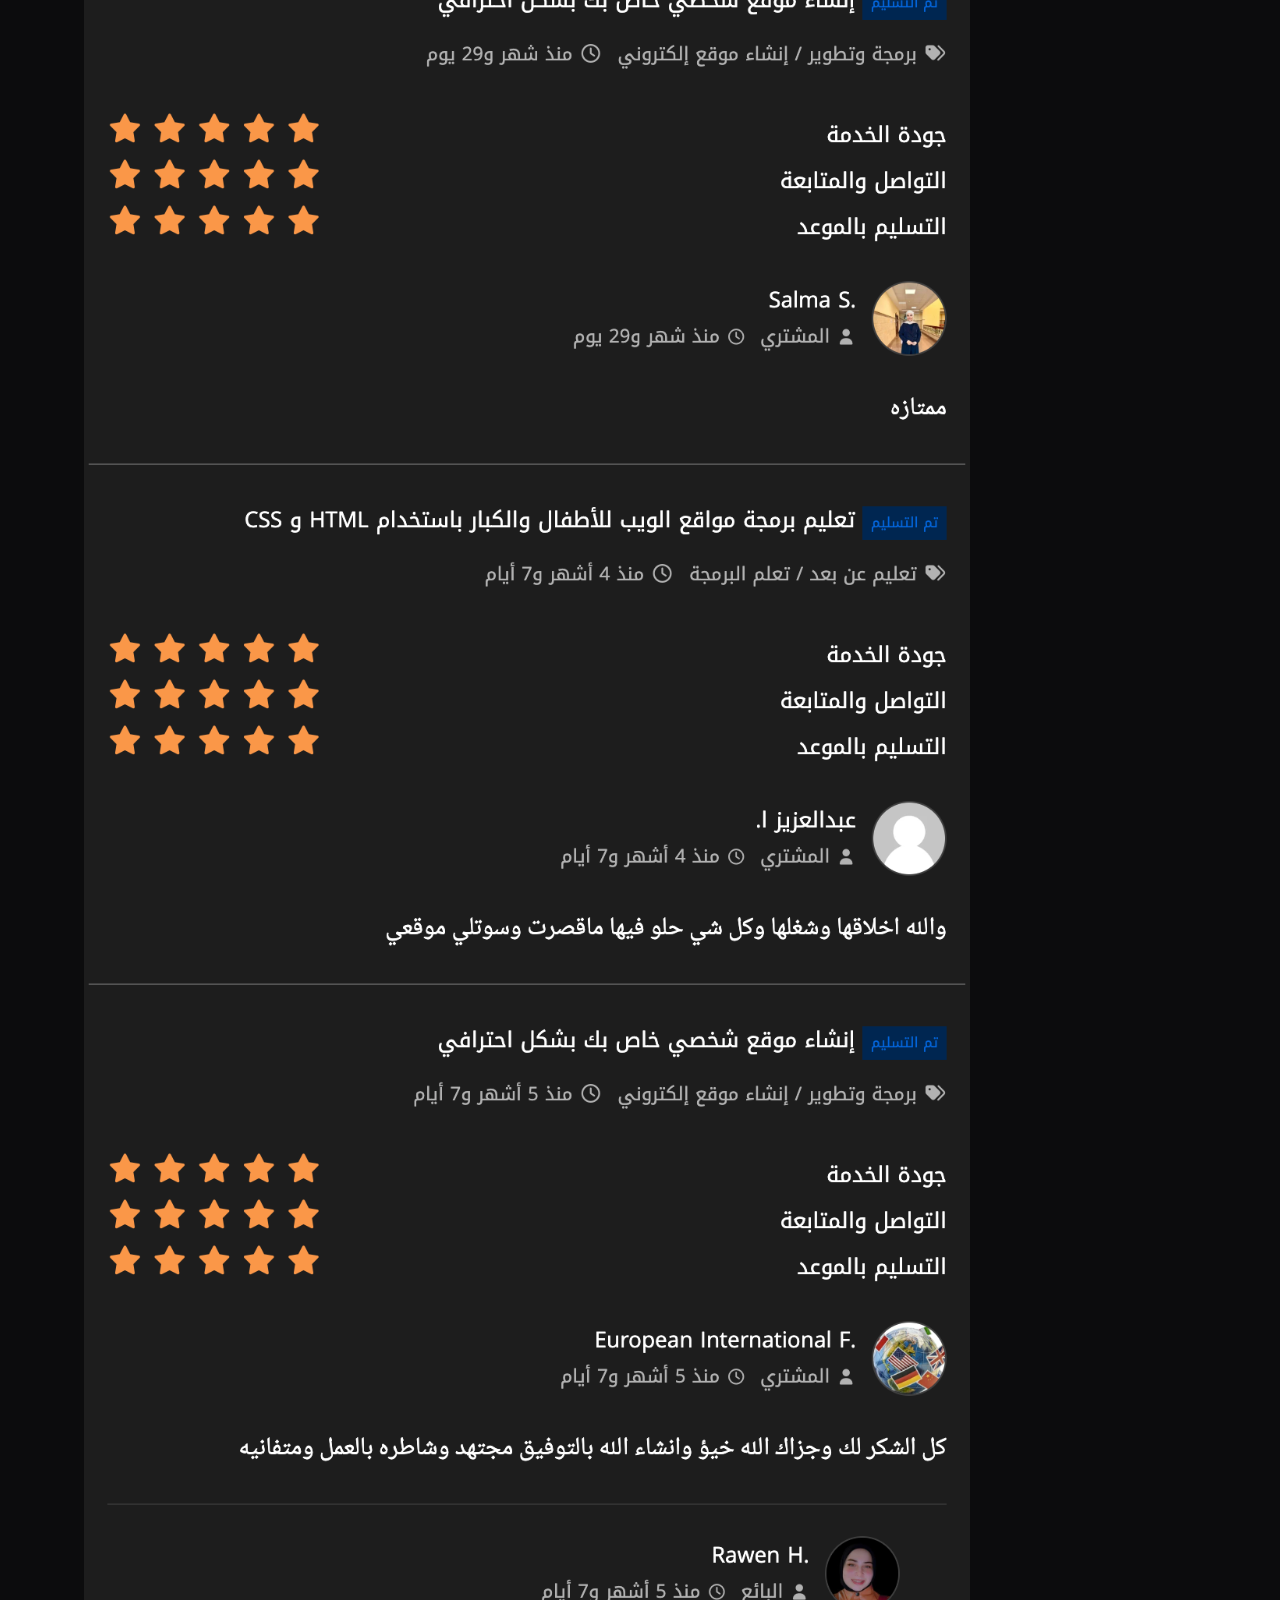
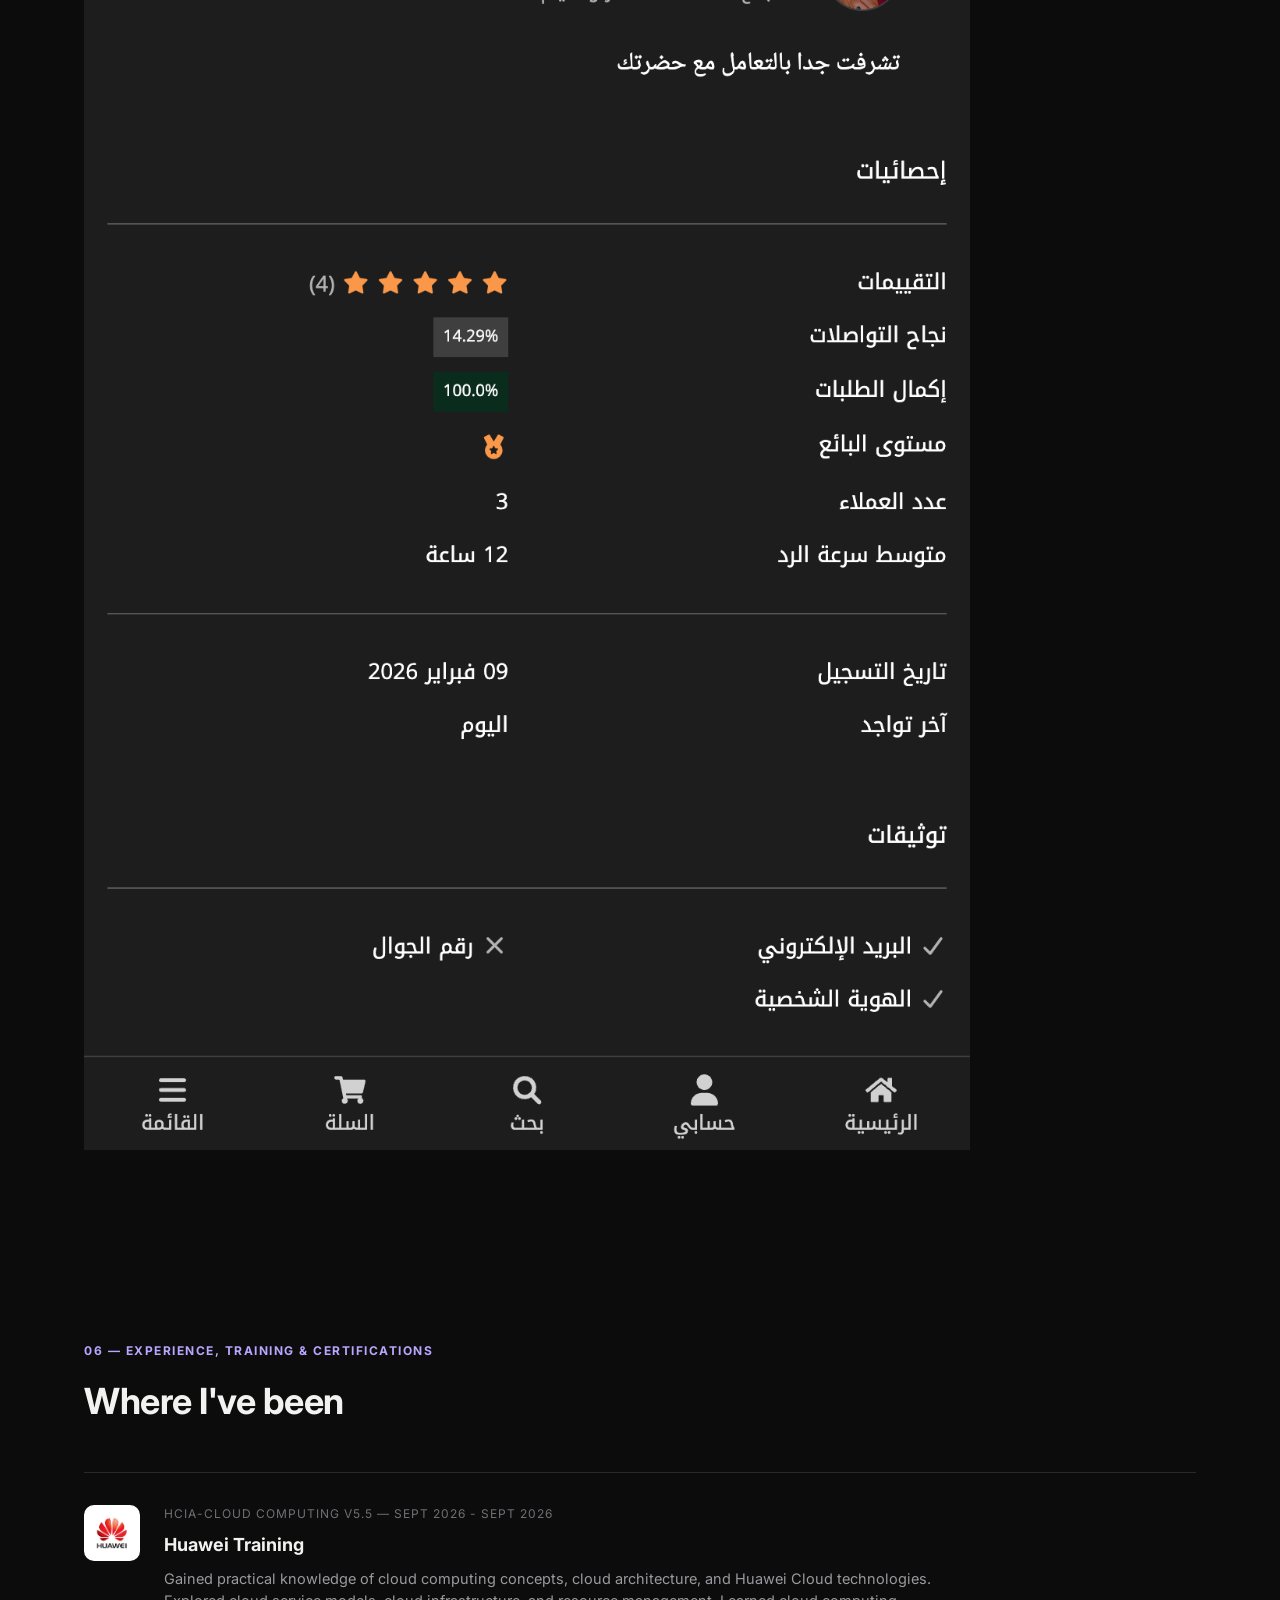
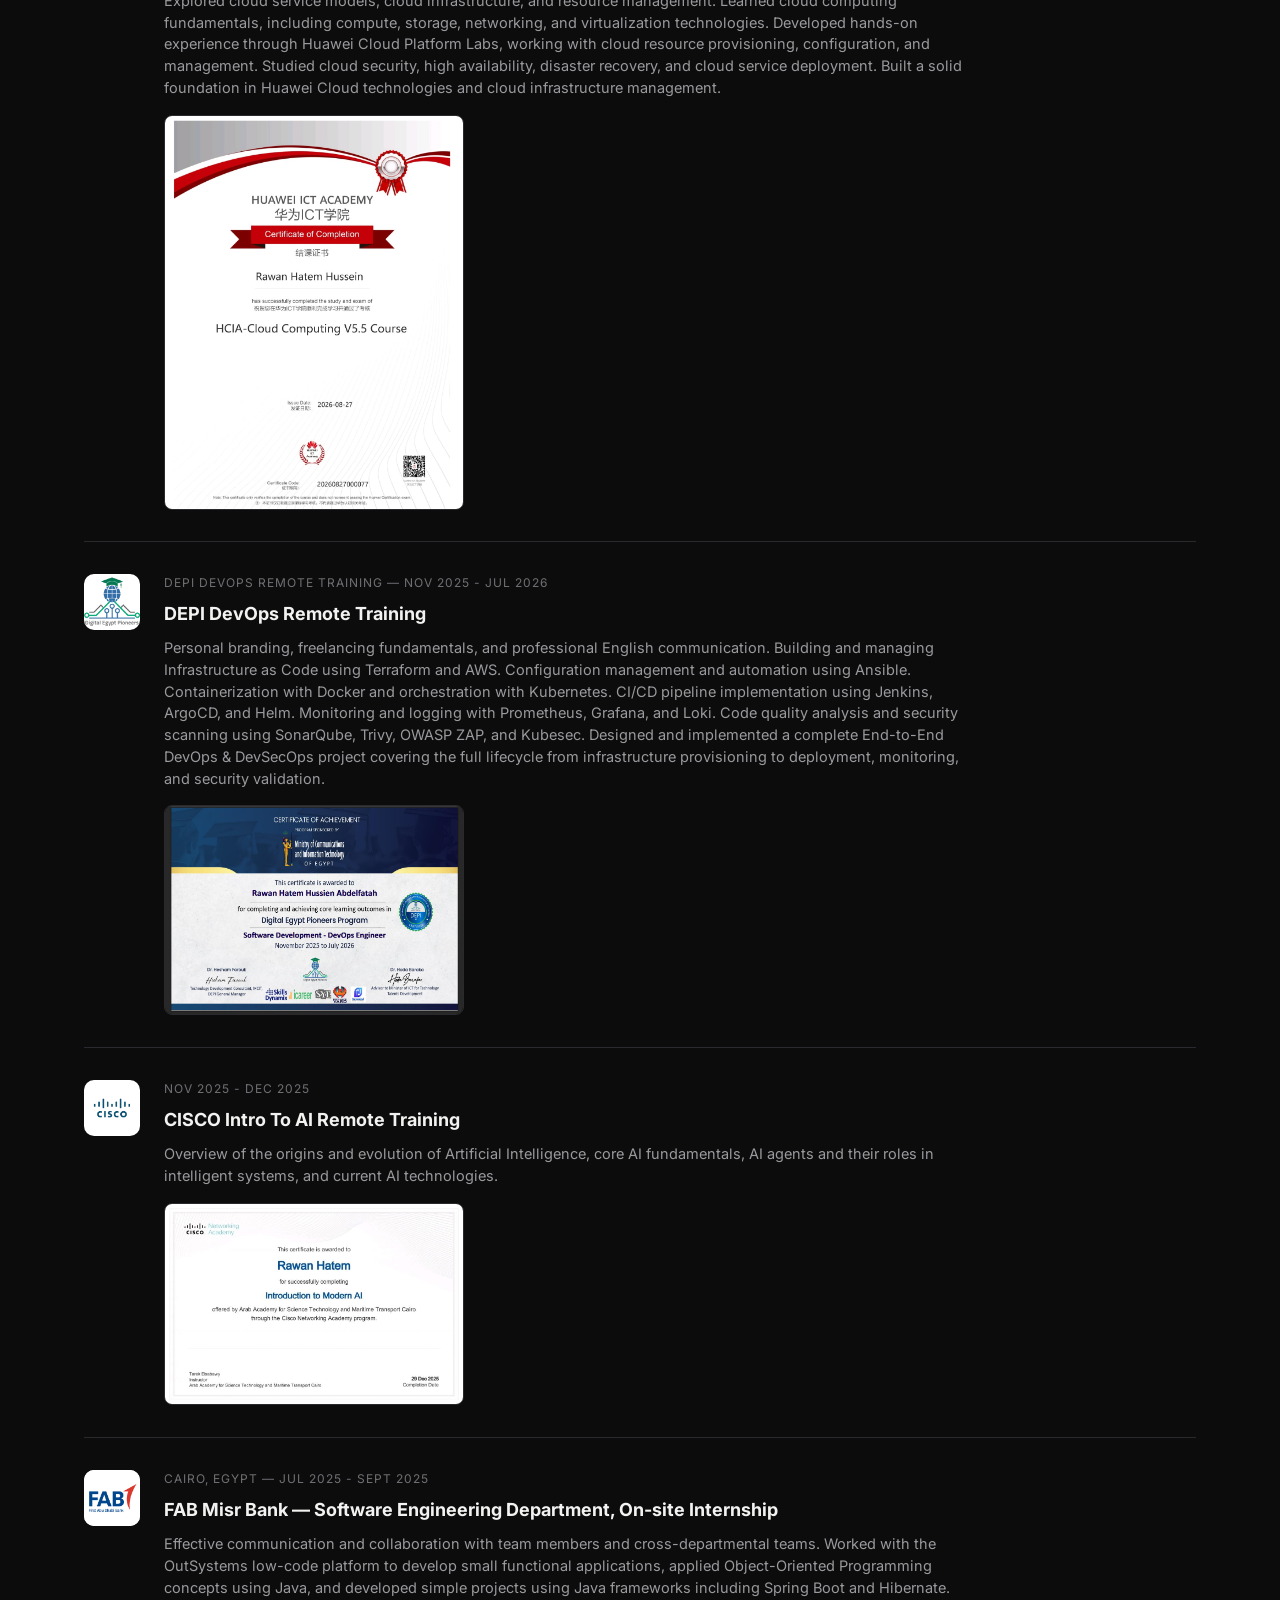
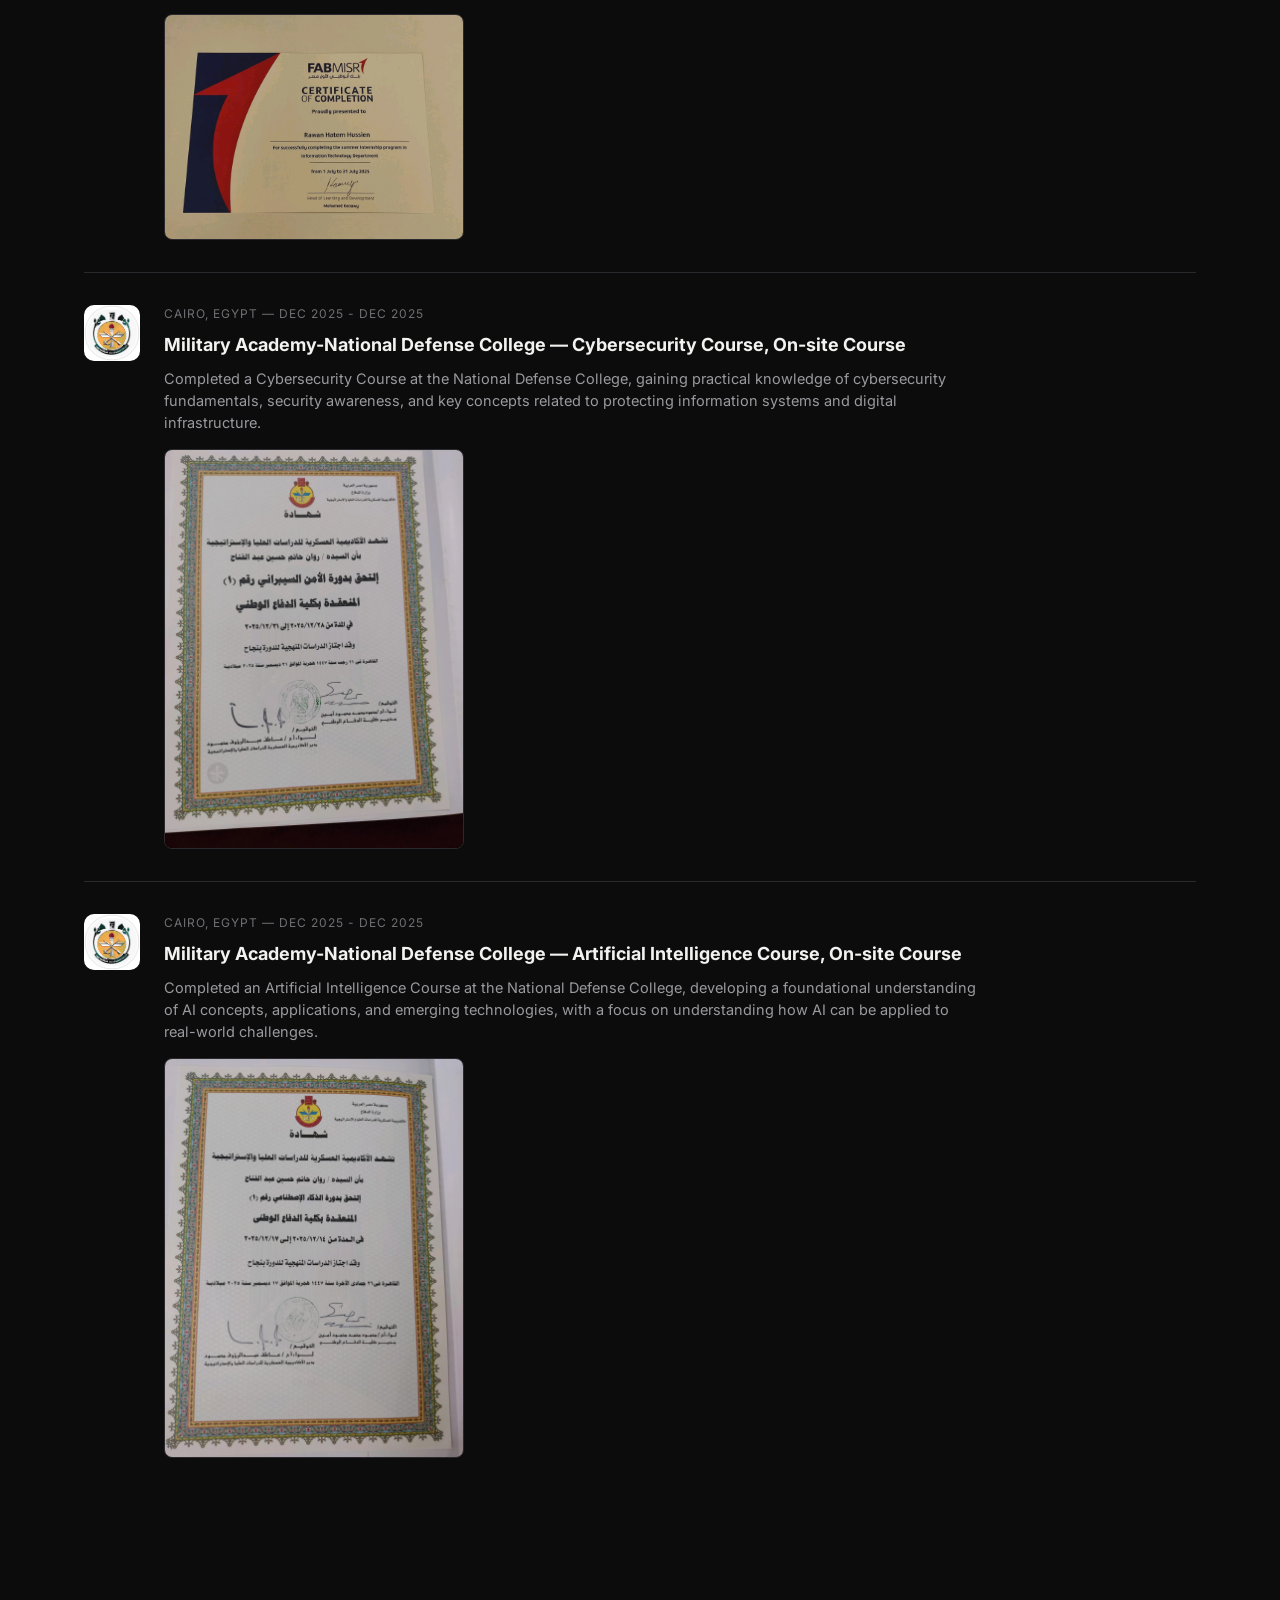
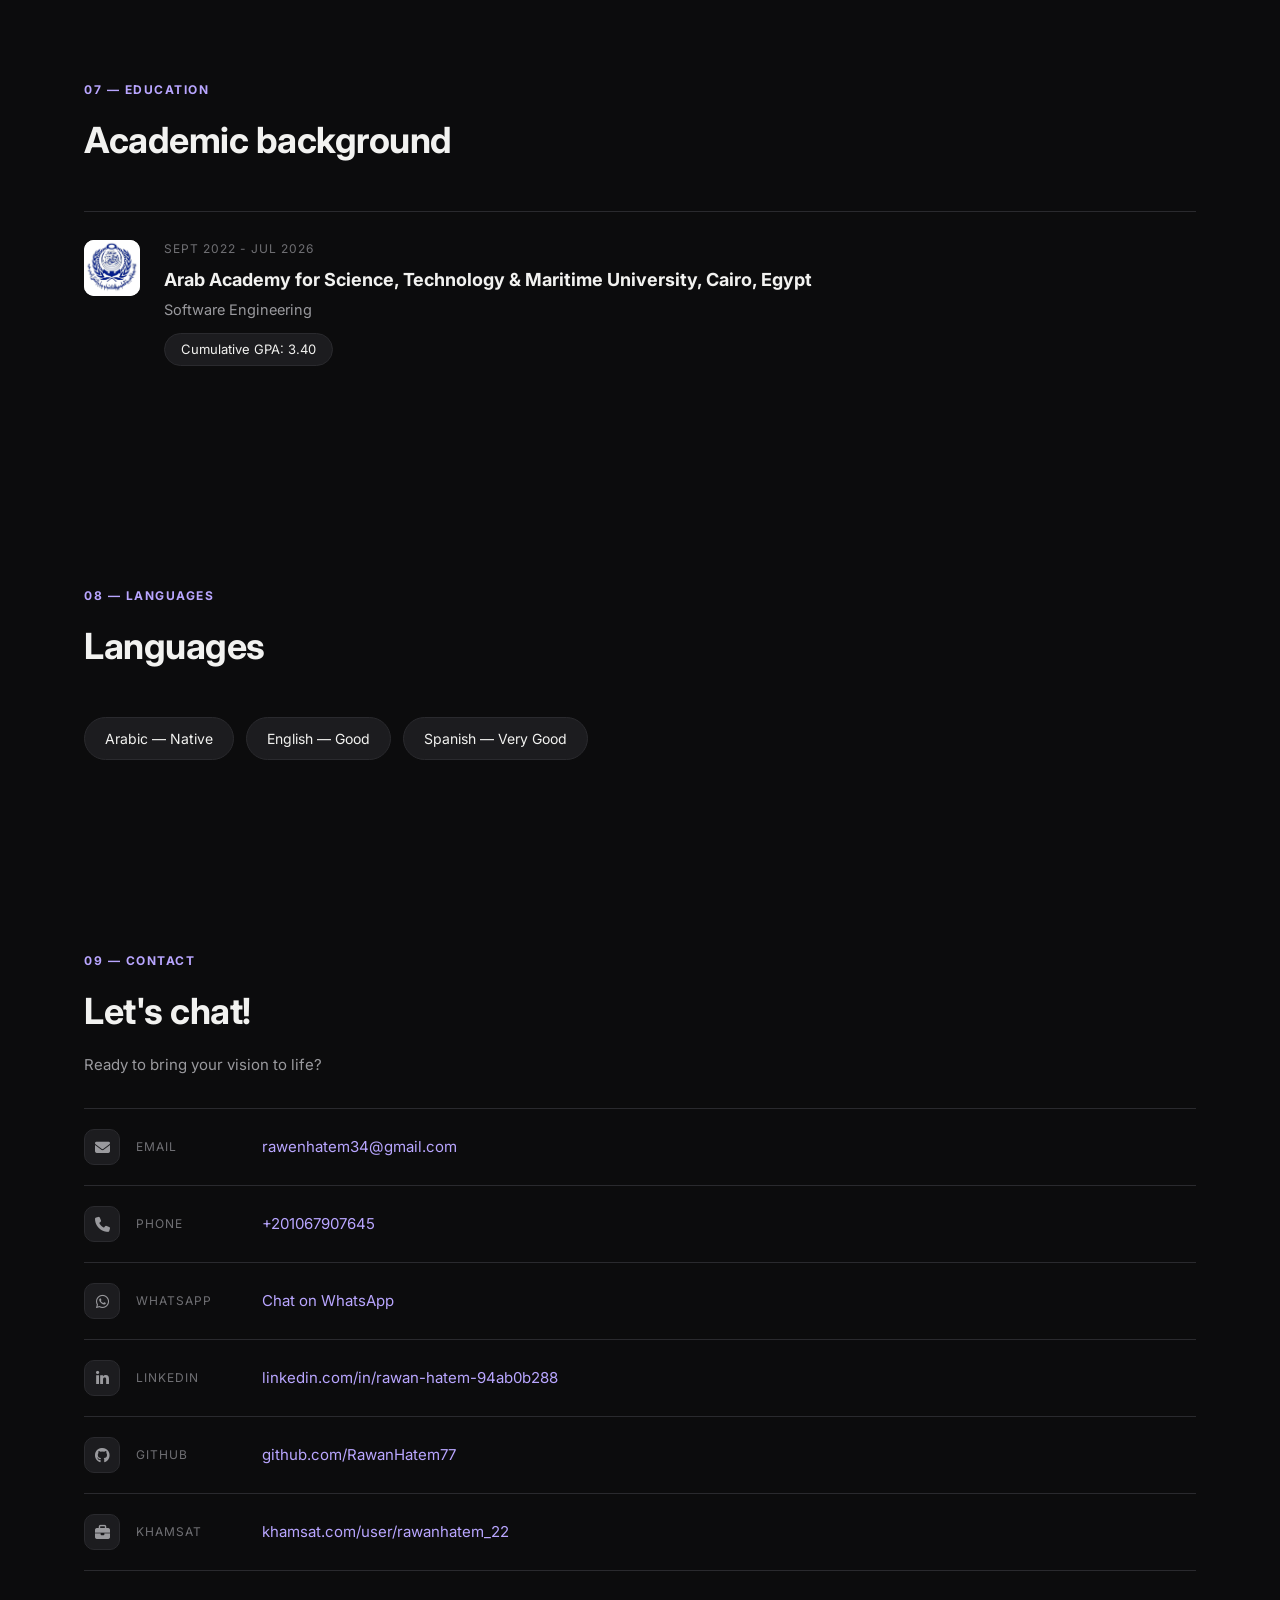
==== commit 78ac5b1c: "Update hero image source in index.html" ====
--- a/index.html
+++ b/index.html
@@ -42,7 +42,7 @@
       </div>
       <div class="hero-photo">
         <!-- Replace with your own hero photo -->
-        <img src="images/My-image2.png" alt="Rawan Hatem" onerror="this.style.display='none'">
+        <img src="images/myimage3.png" alt="Rawan Hatem" onerror="this.style.display='none'">
       </div>
     </div>
   </section>
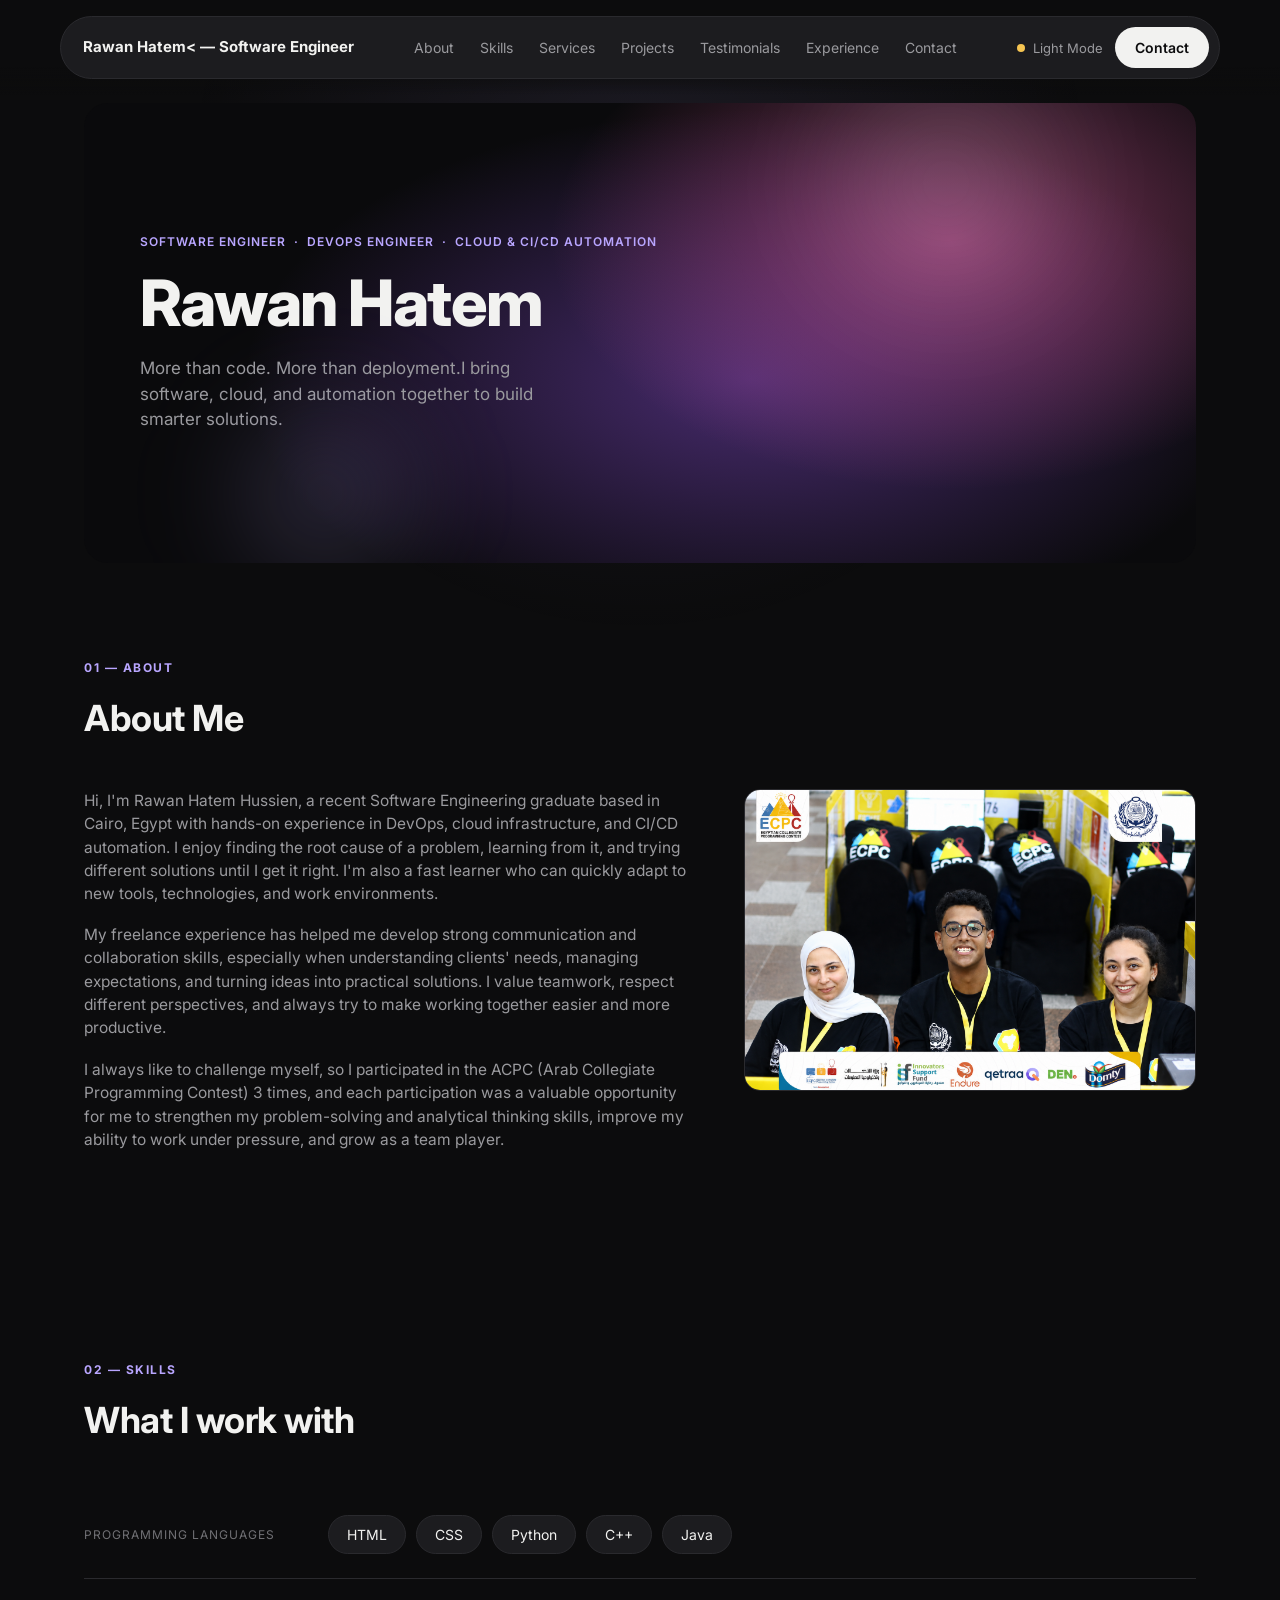
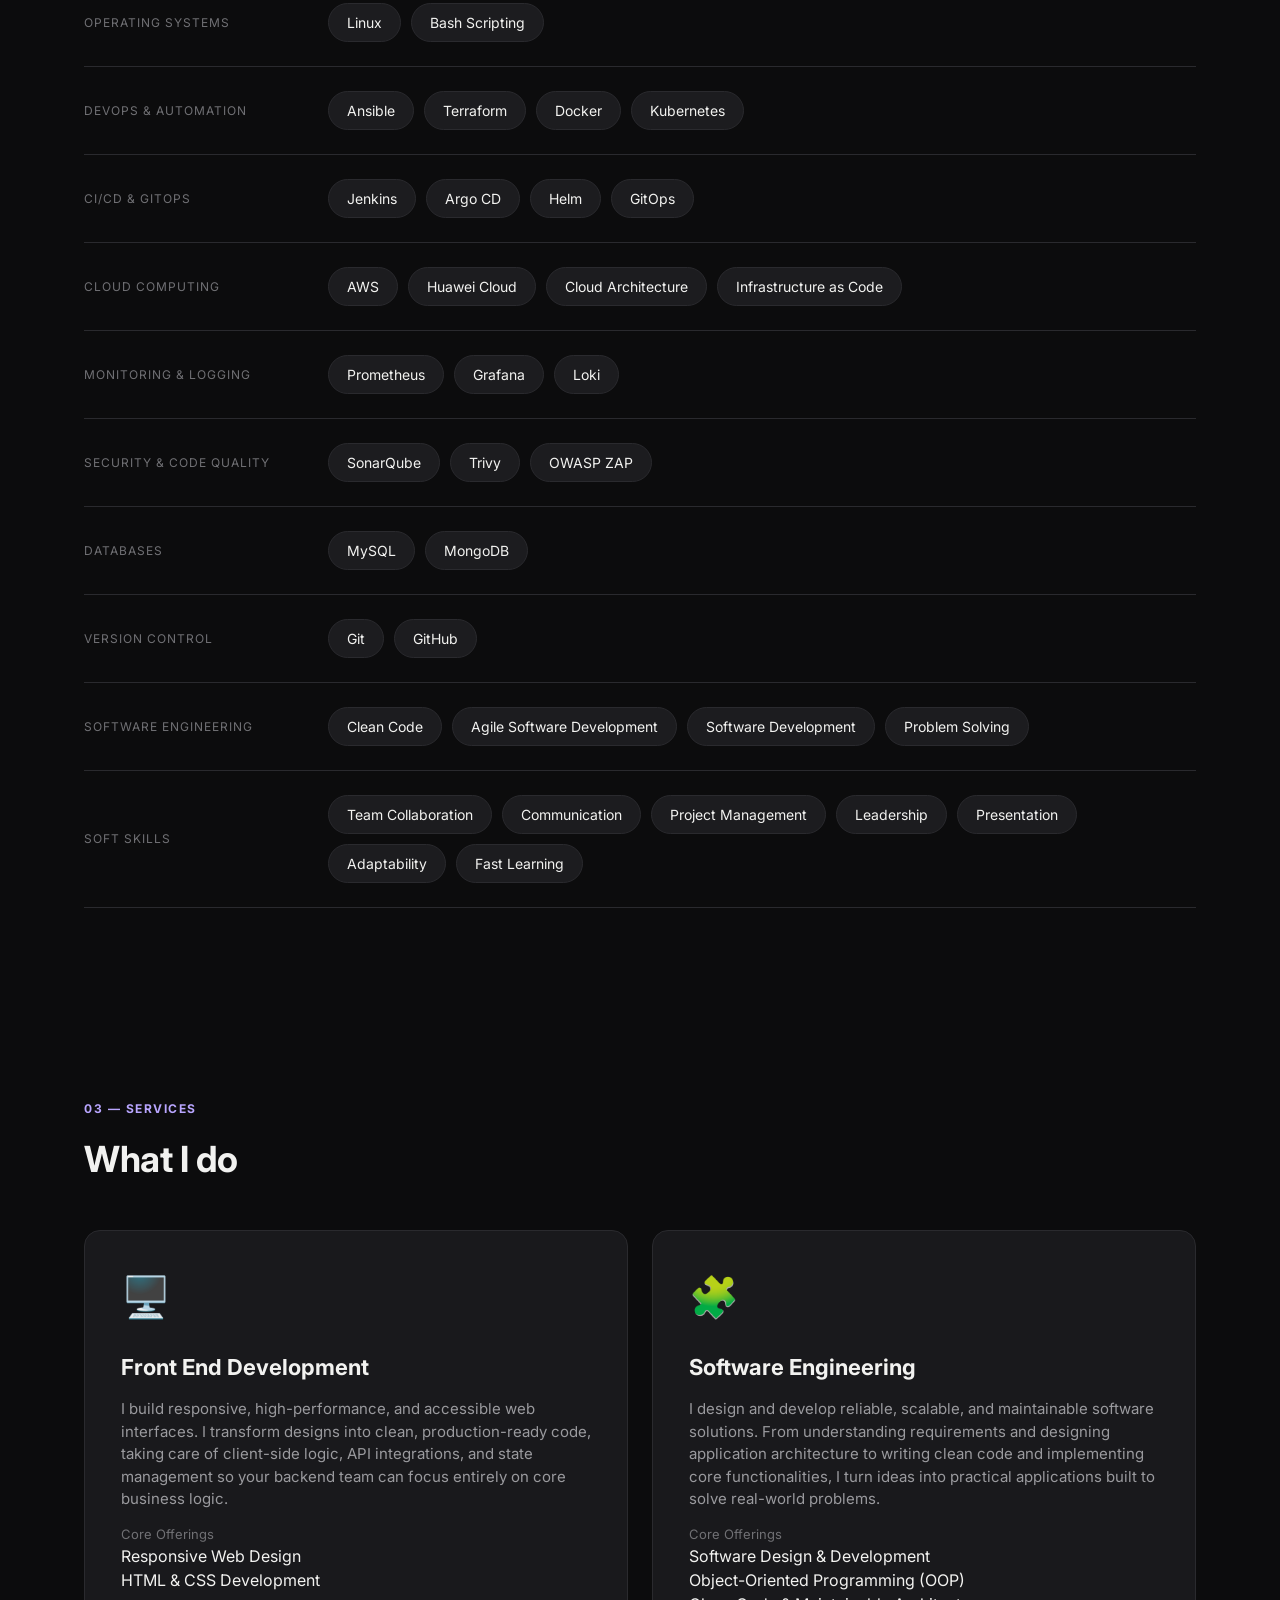
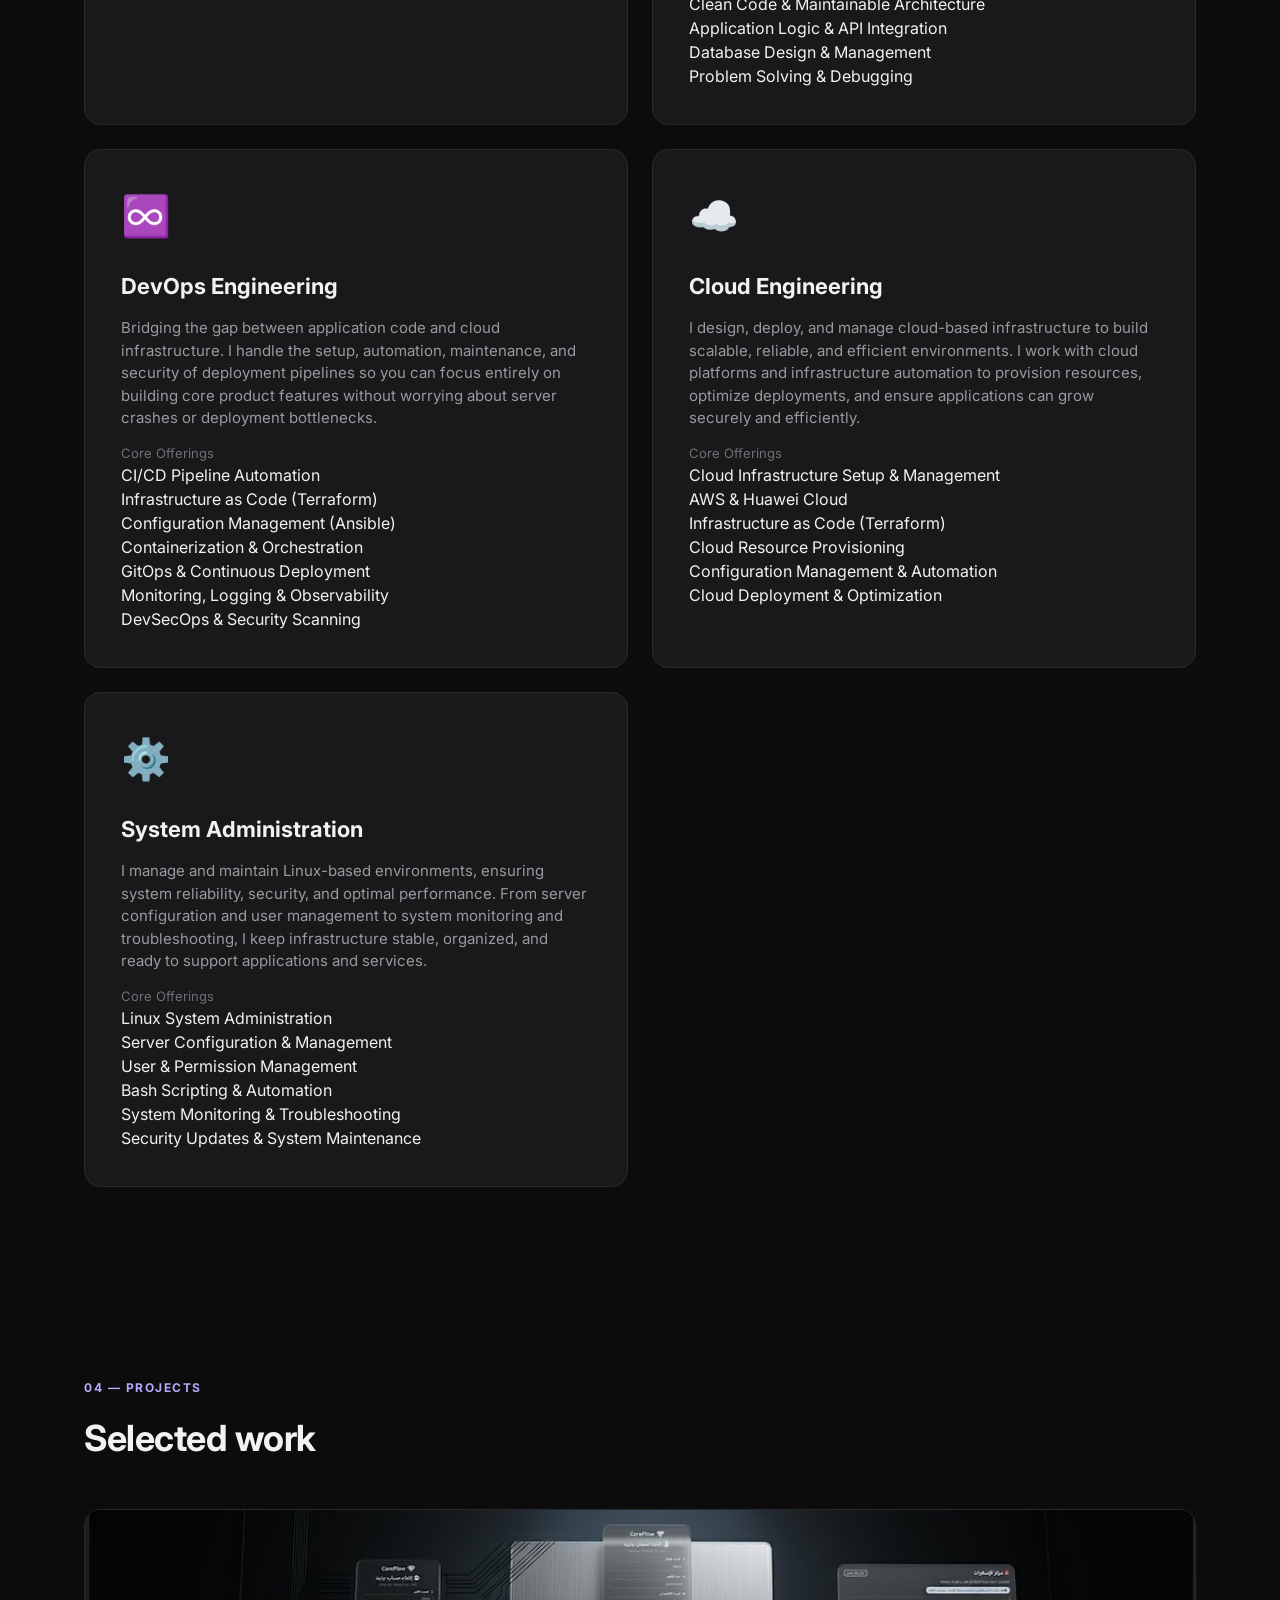
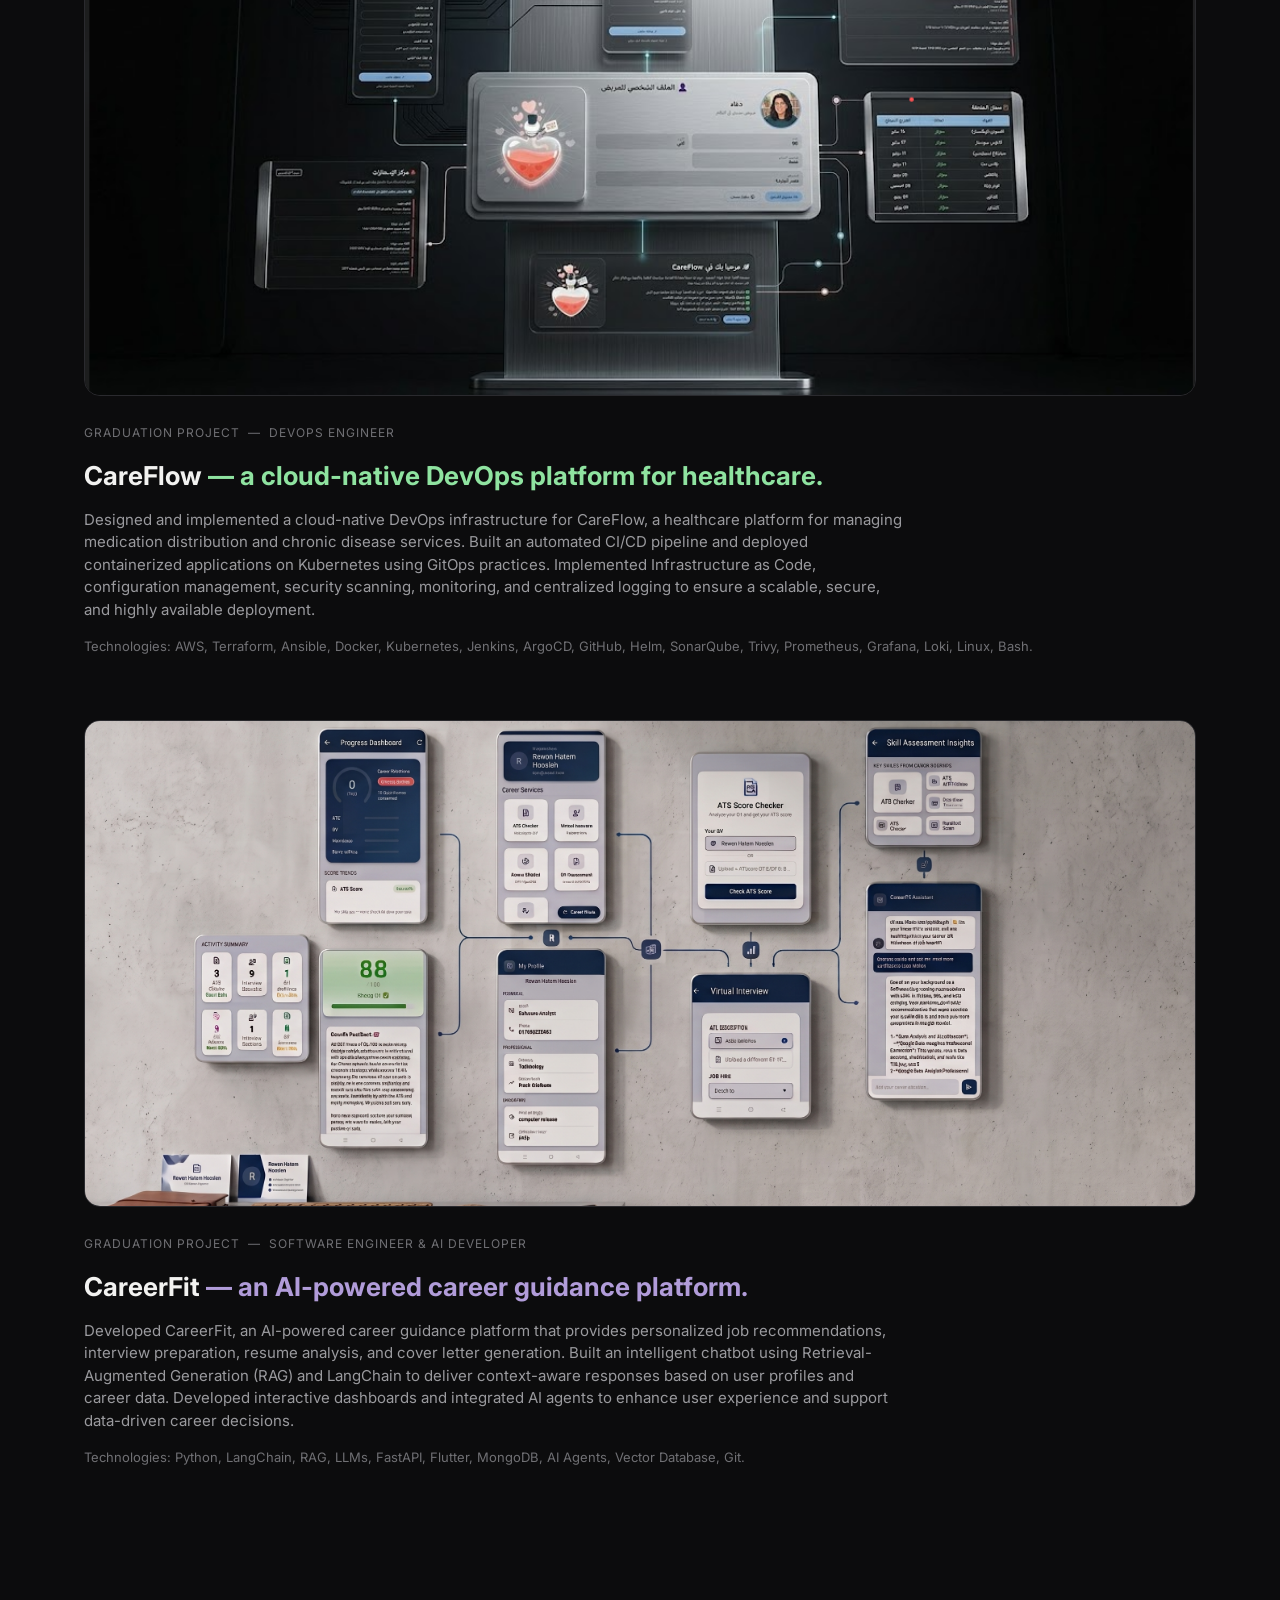
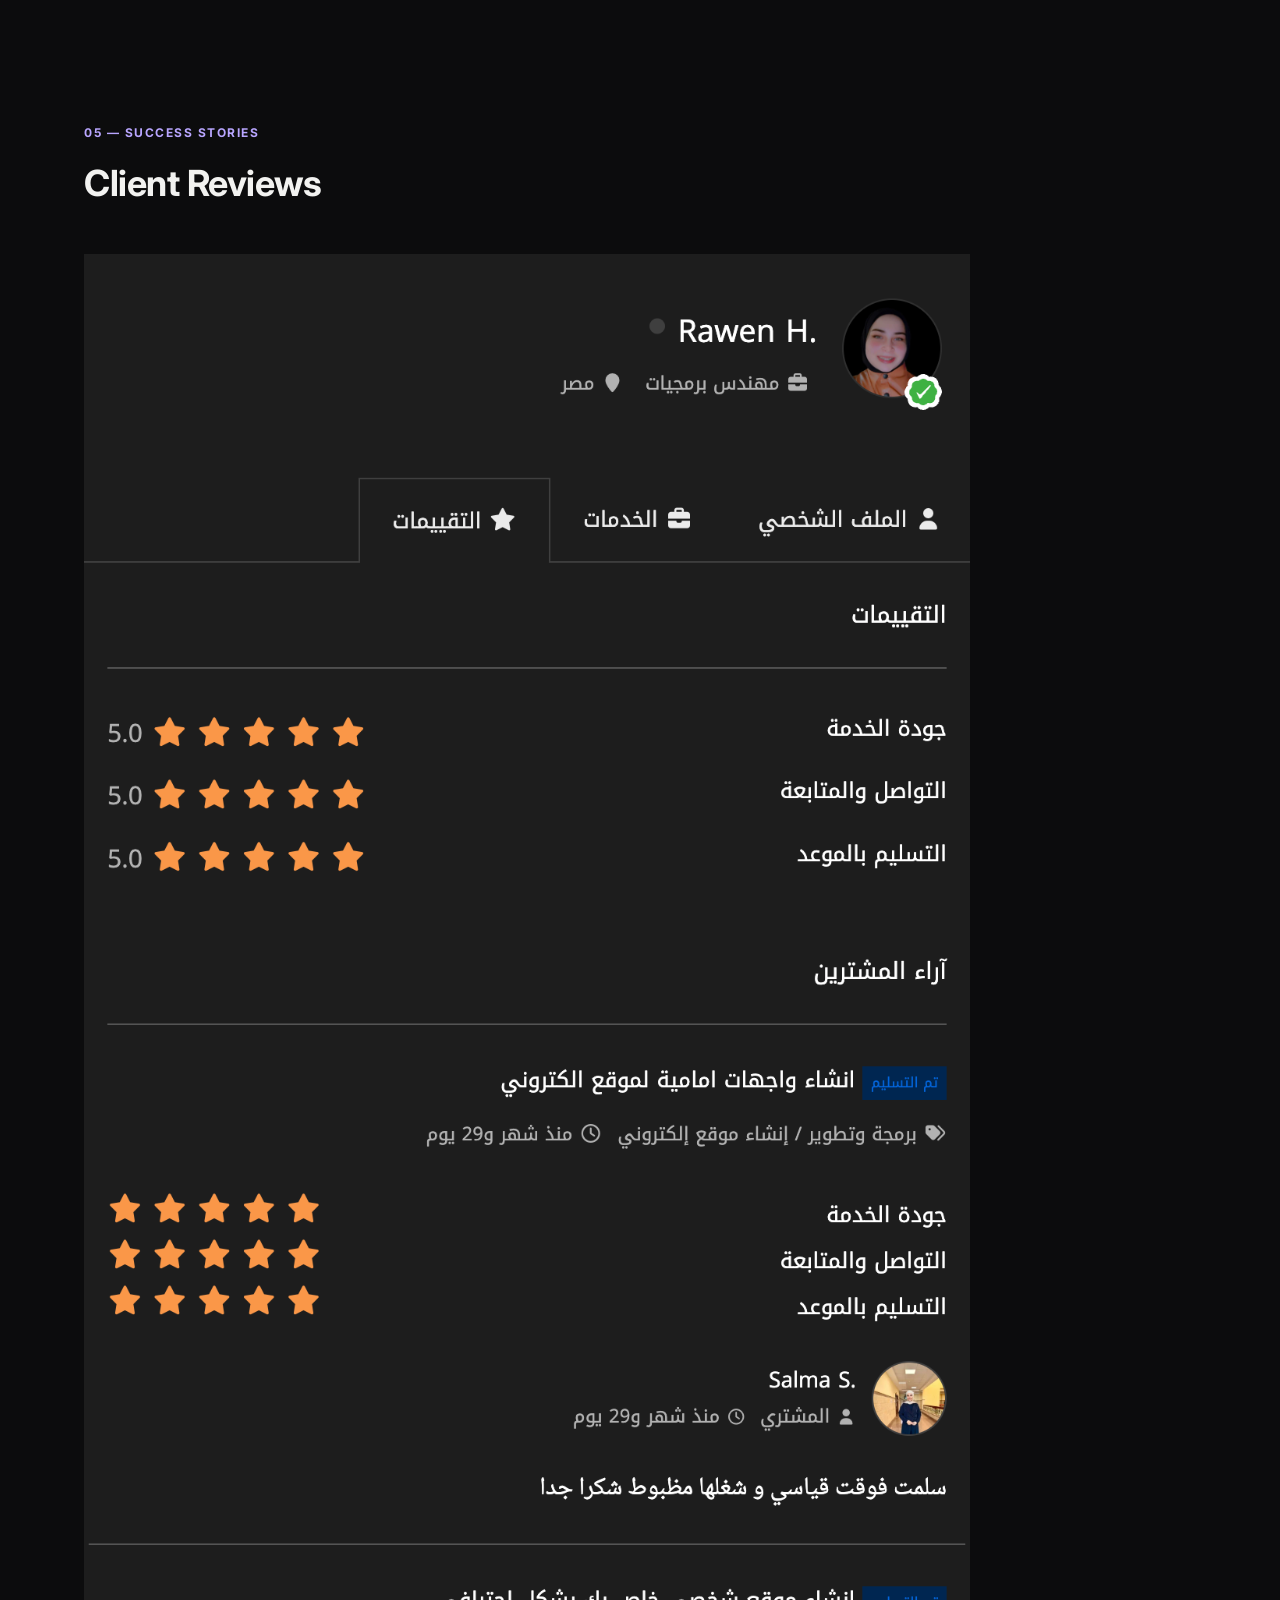
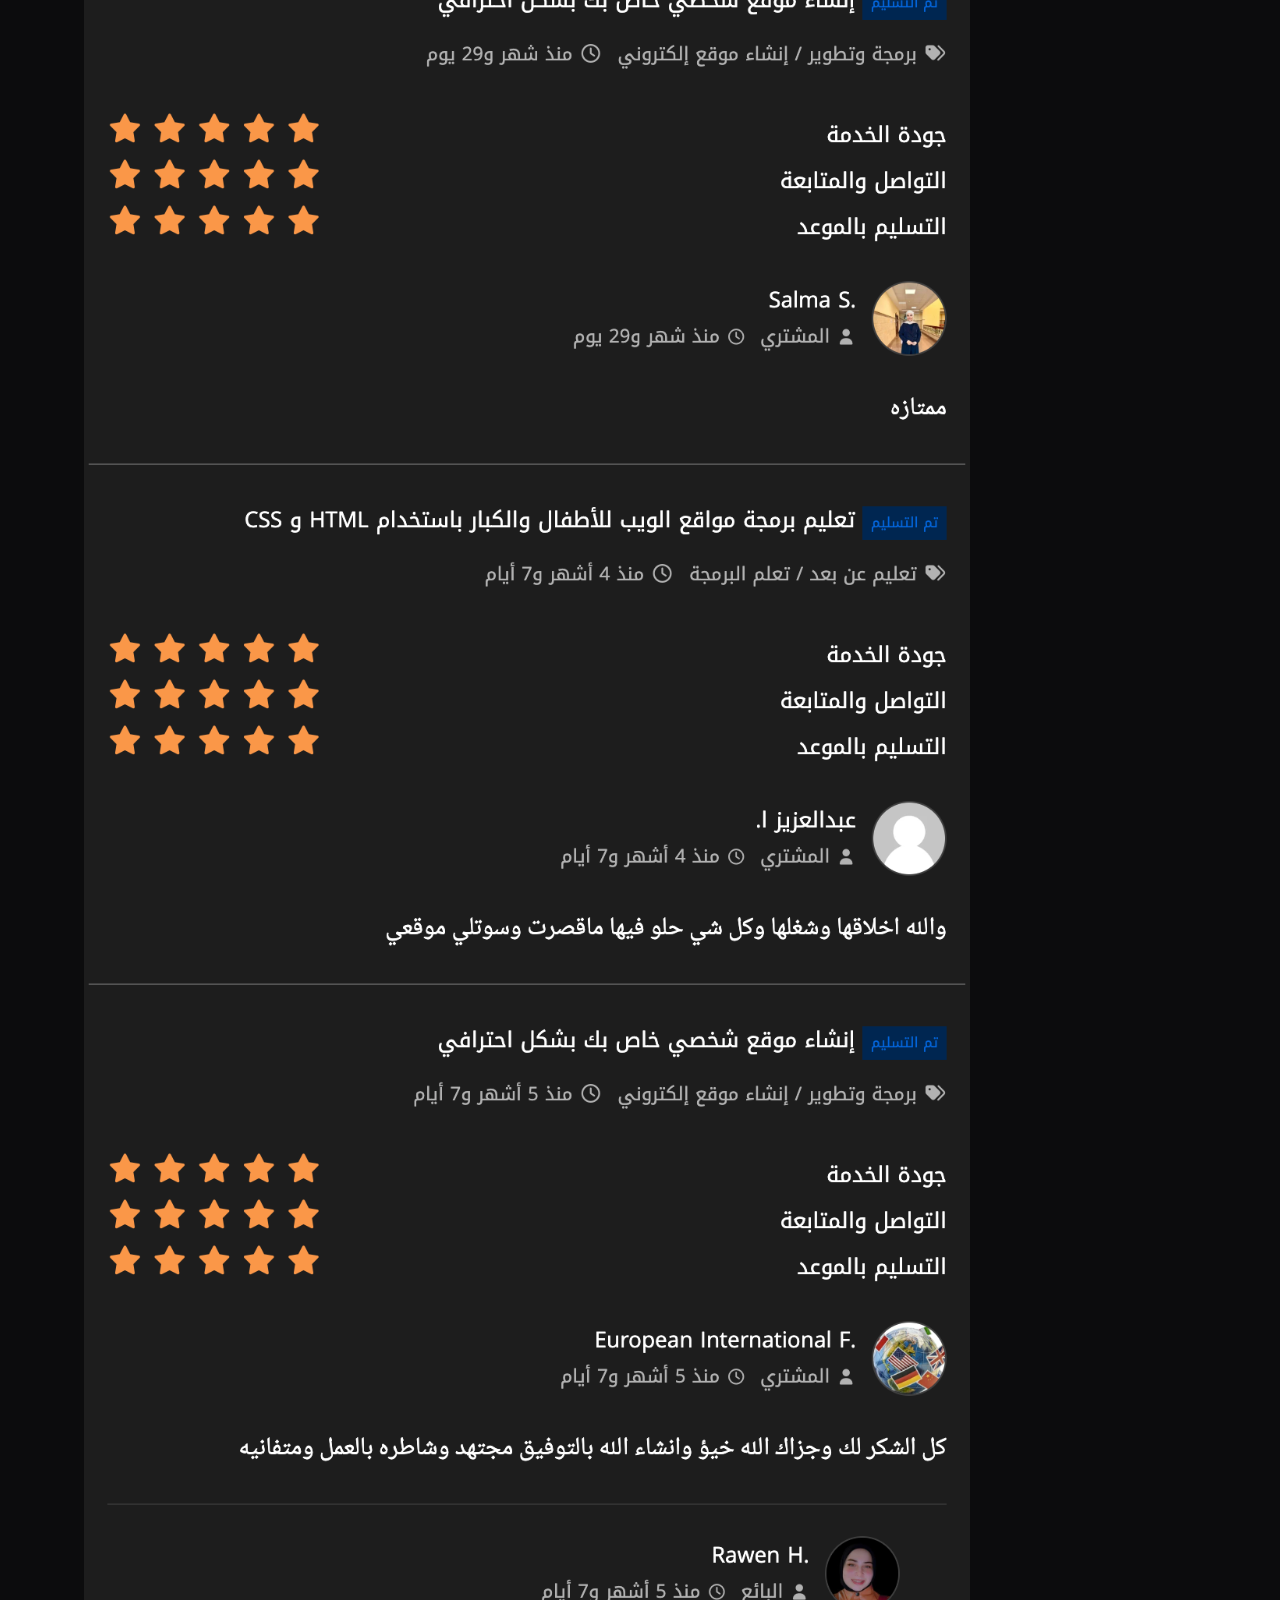
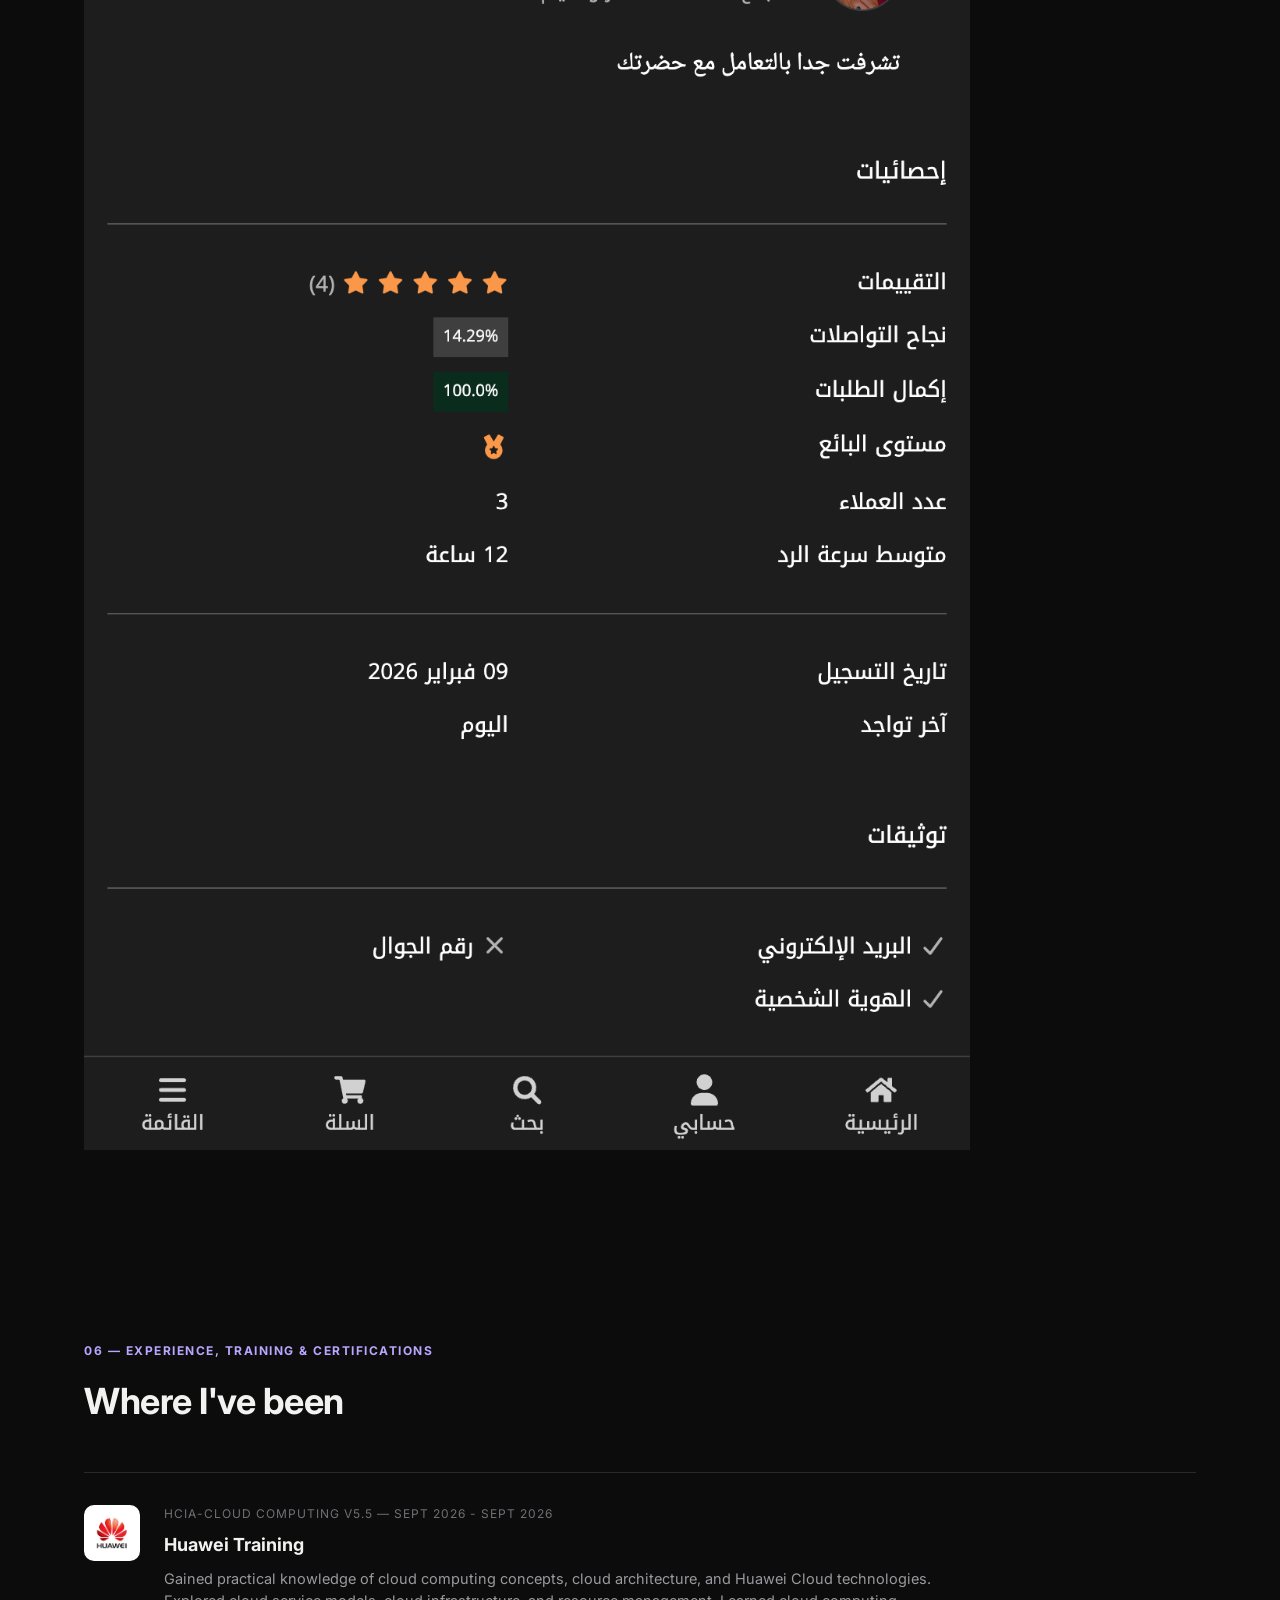
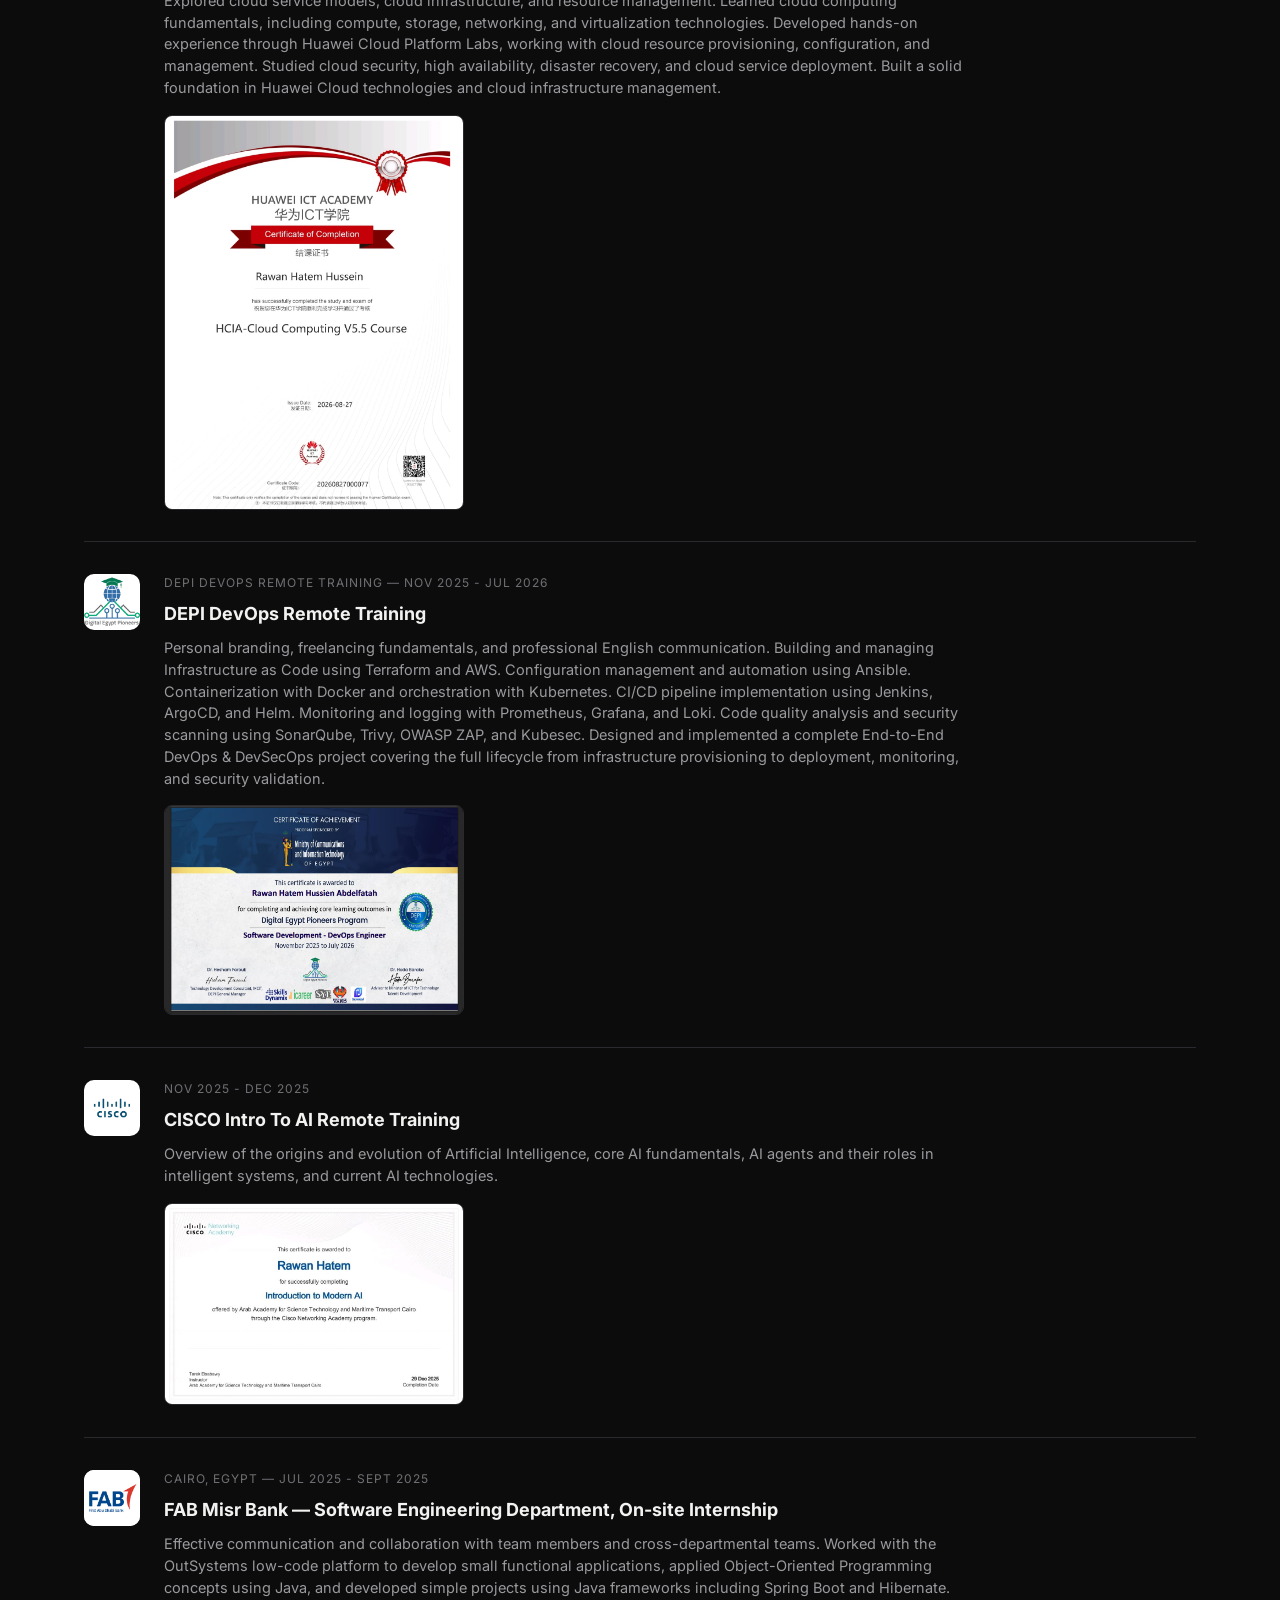
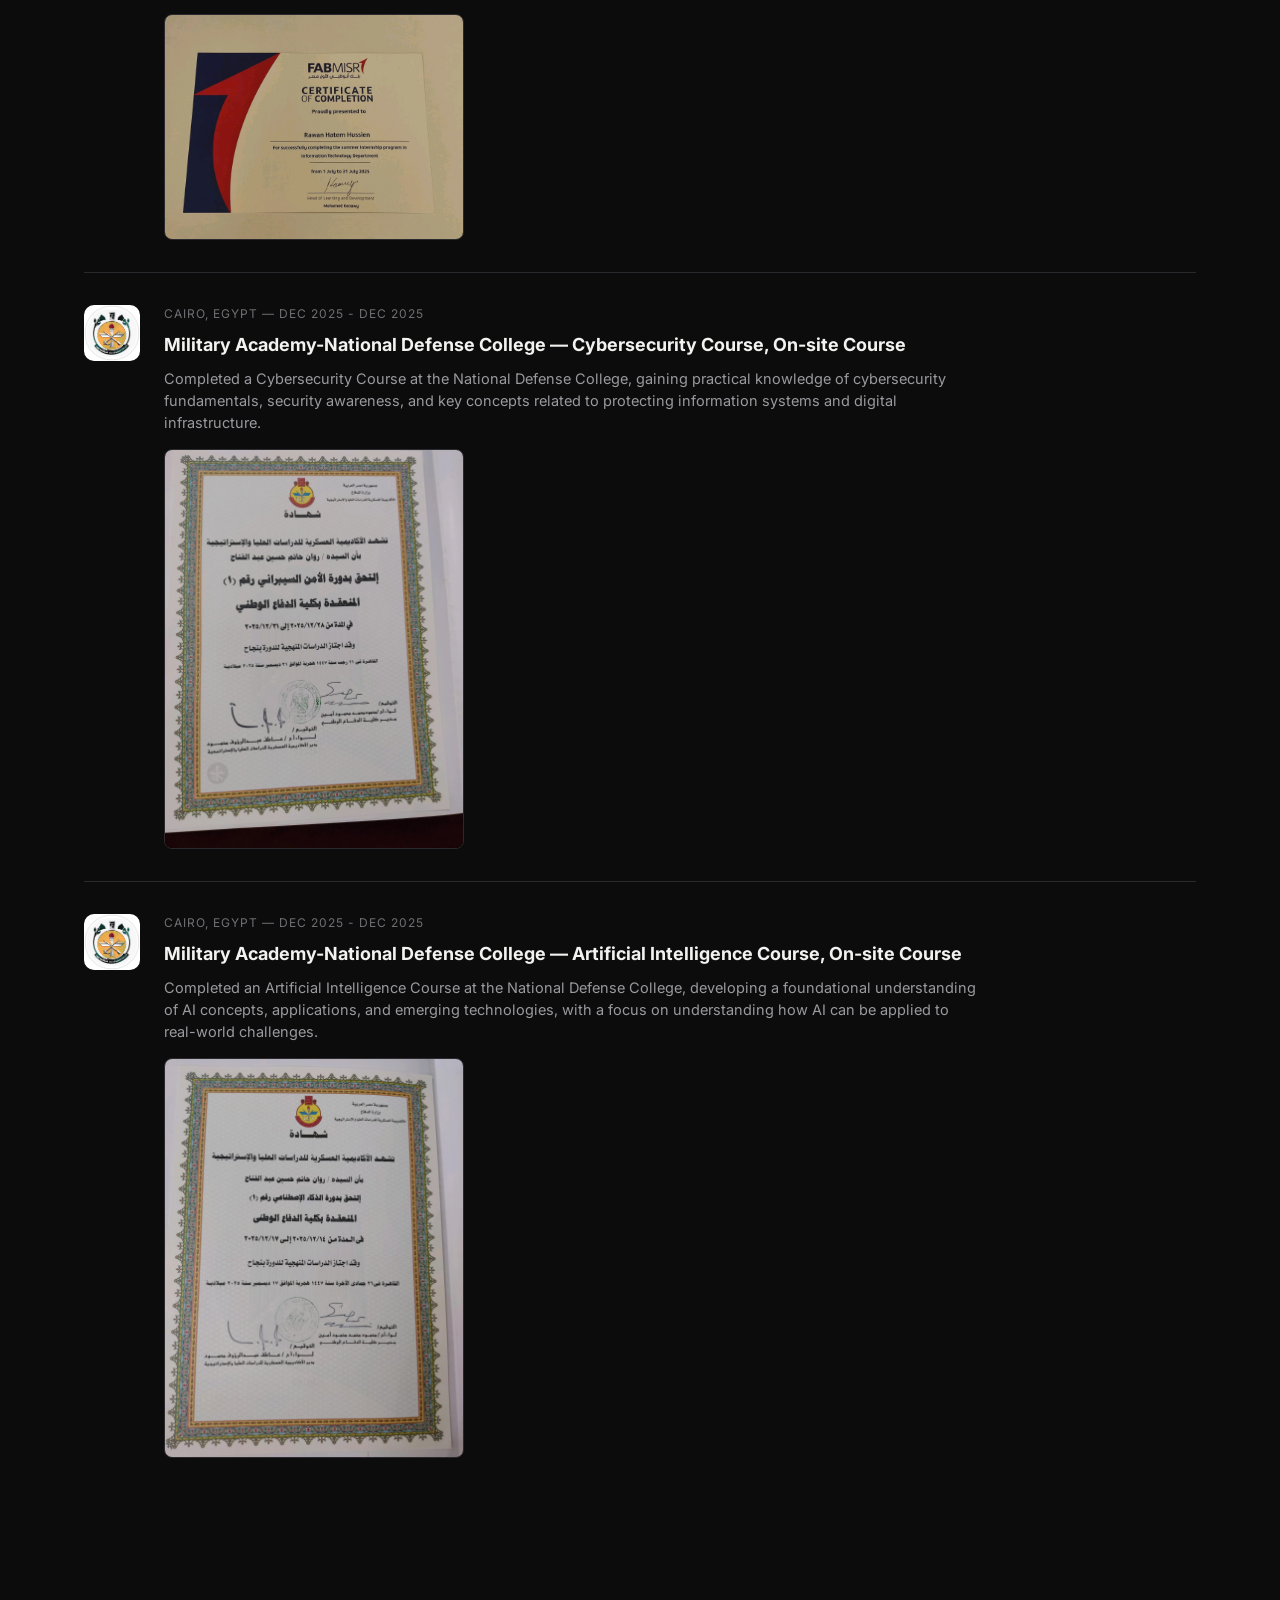
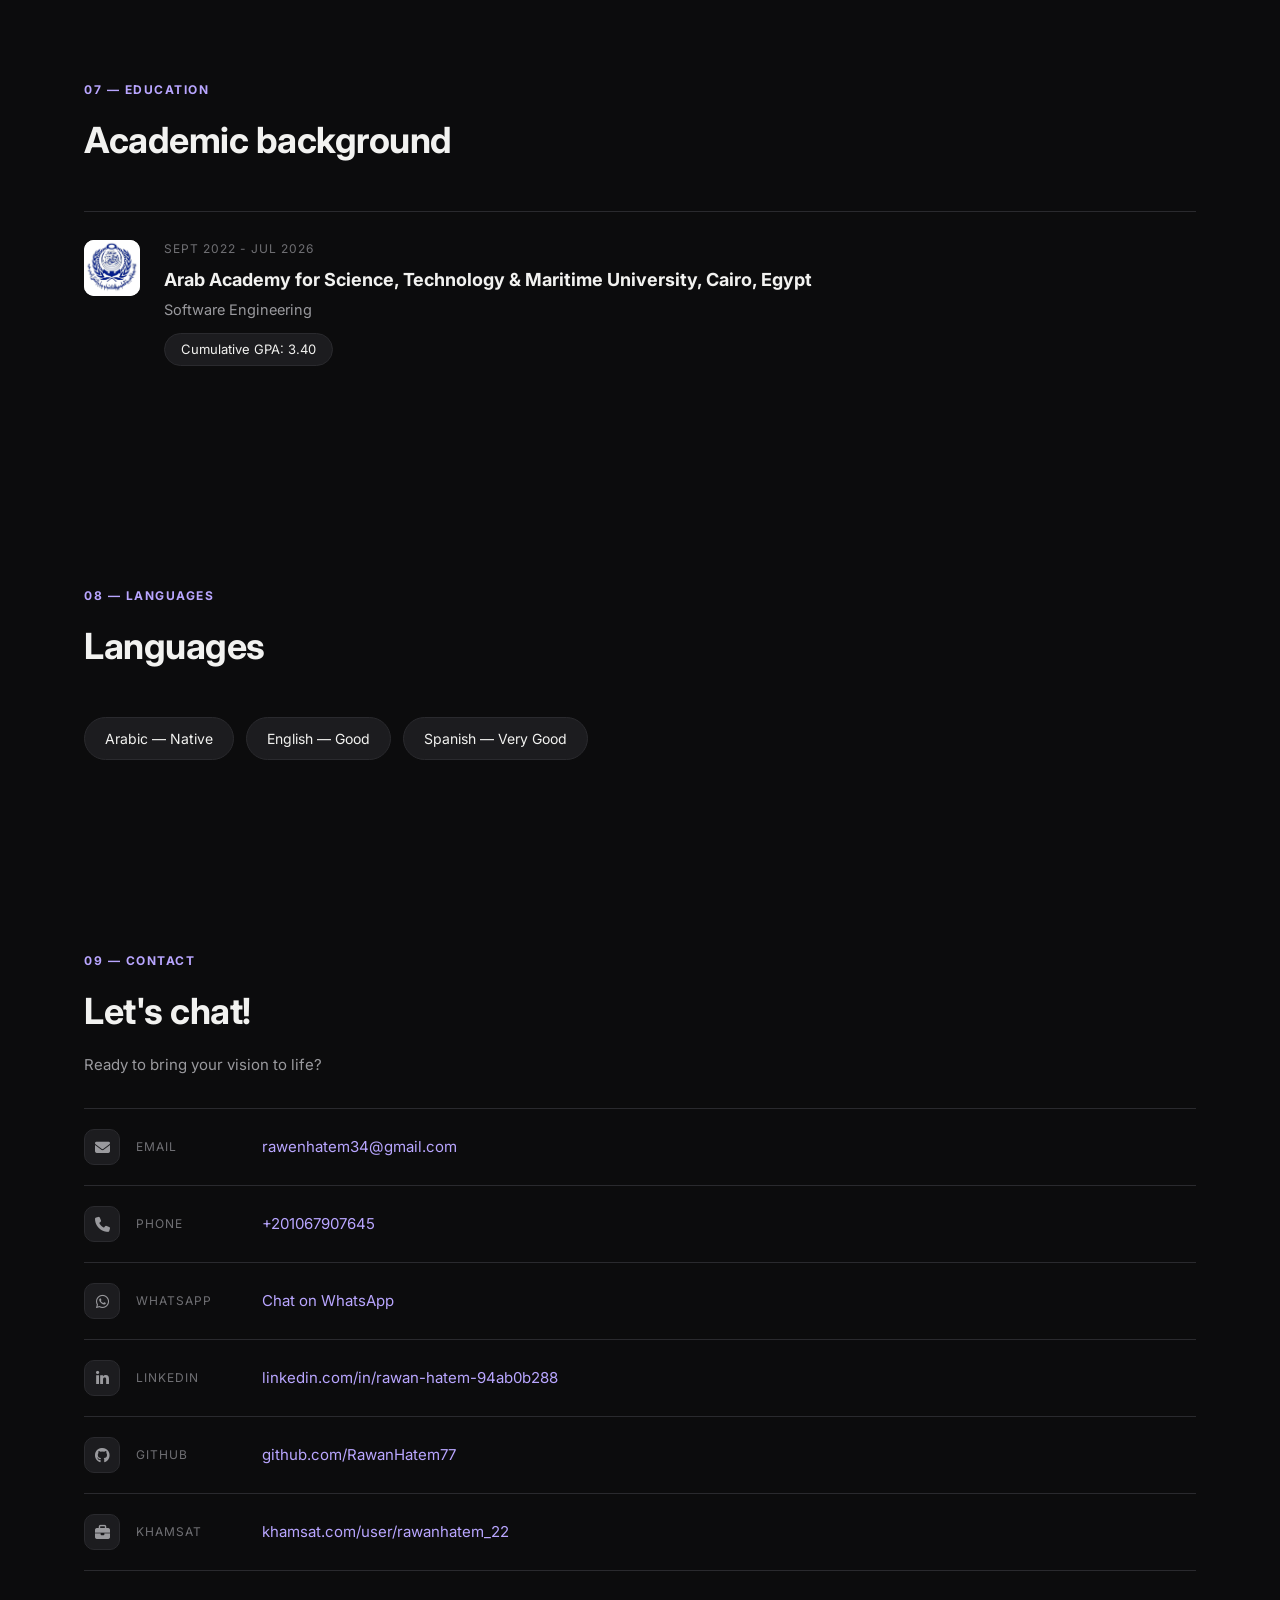
==== commit e1bf36a2: "Update hero image source in index.html" ====
--- a/index.html
+++ b/index.html
@@ -42,7 +42,7 @@
       </div>
       <div class="hero-photo">
         <!-- Replace with your own hero photo -->
-        <img src="images/myimage3.png" alt="Rawan Hatem" onerror="this.style.display='none'">
+        <img src="images/myimg.jpeg" alt="Rawan Hatem" onerror="this.style.display='none'">
       </div>
     </div>
   </section>
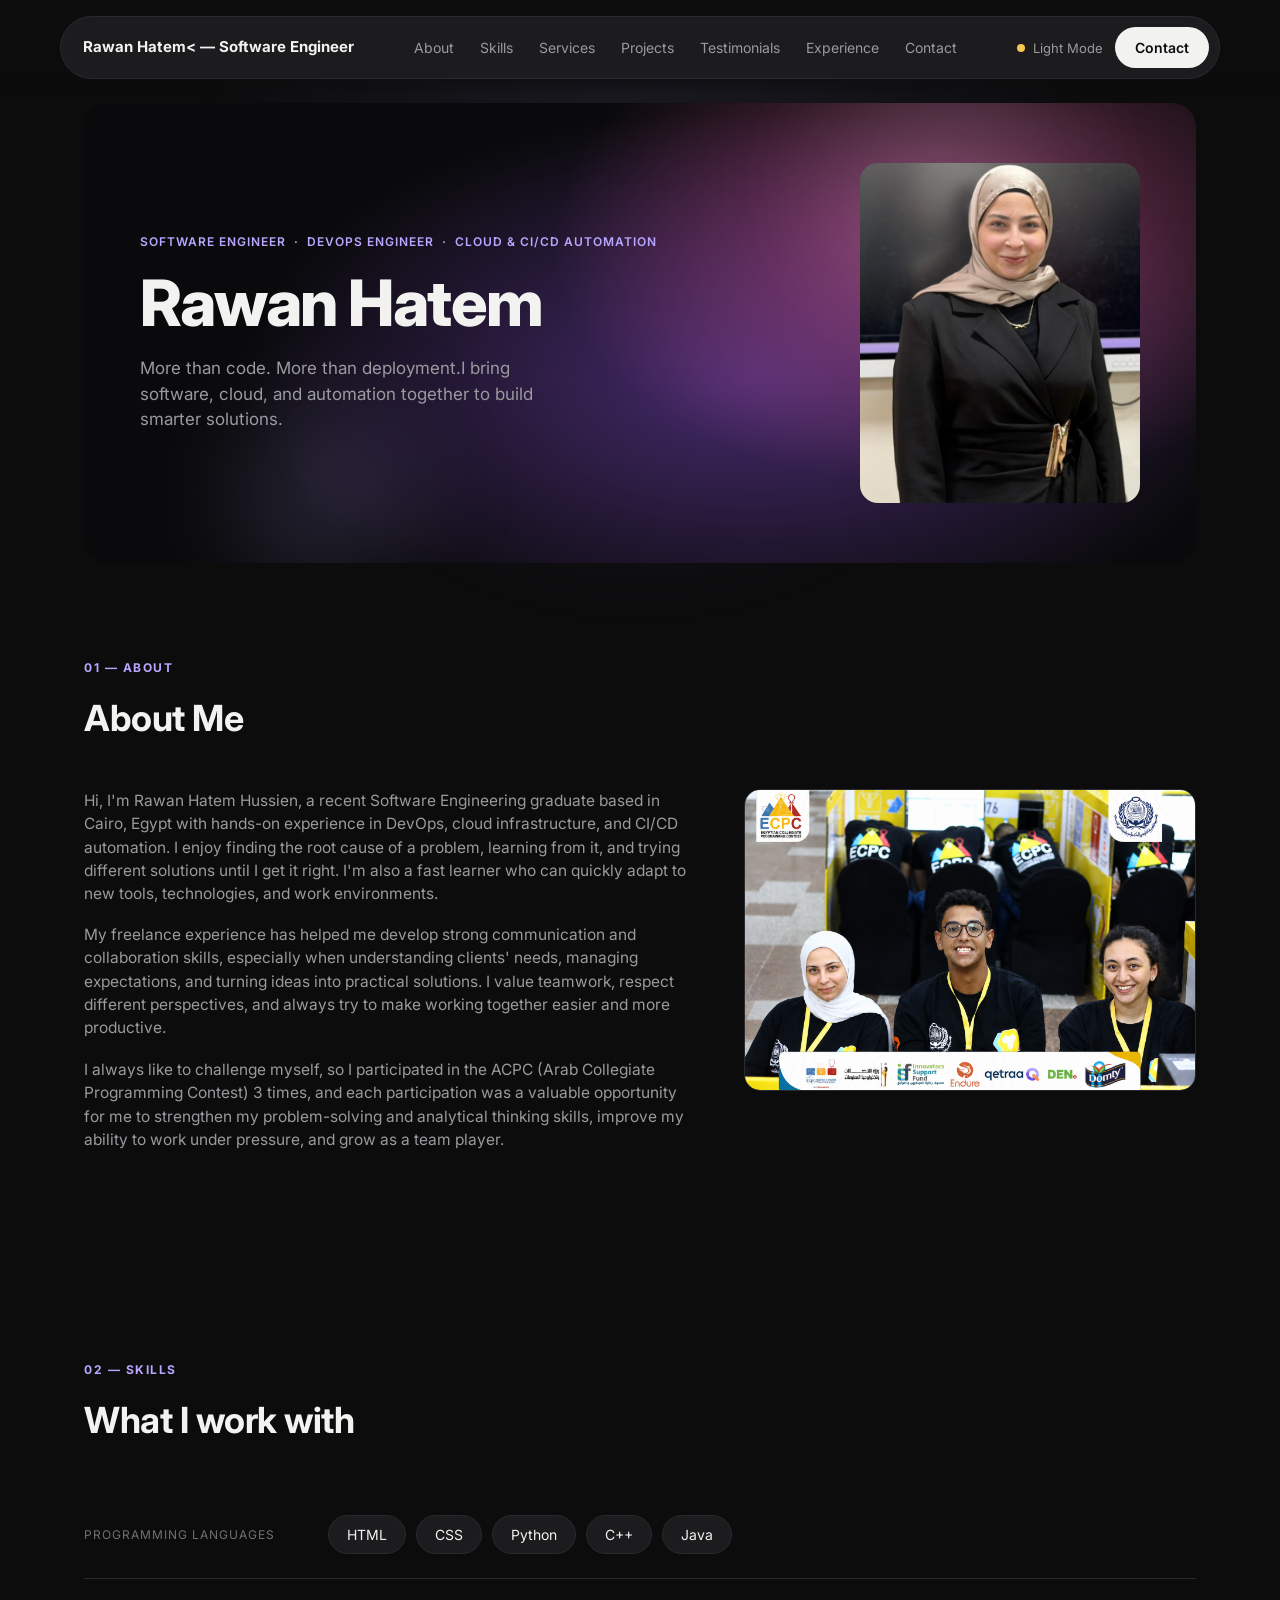
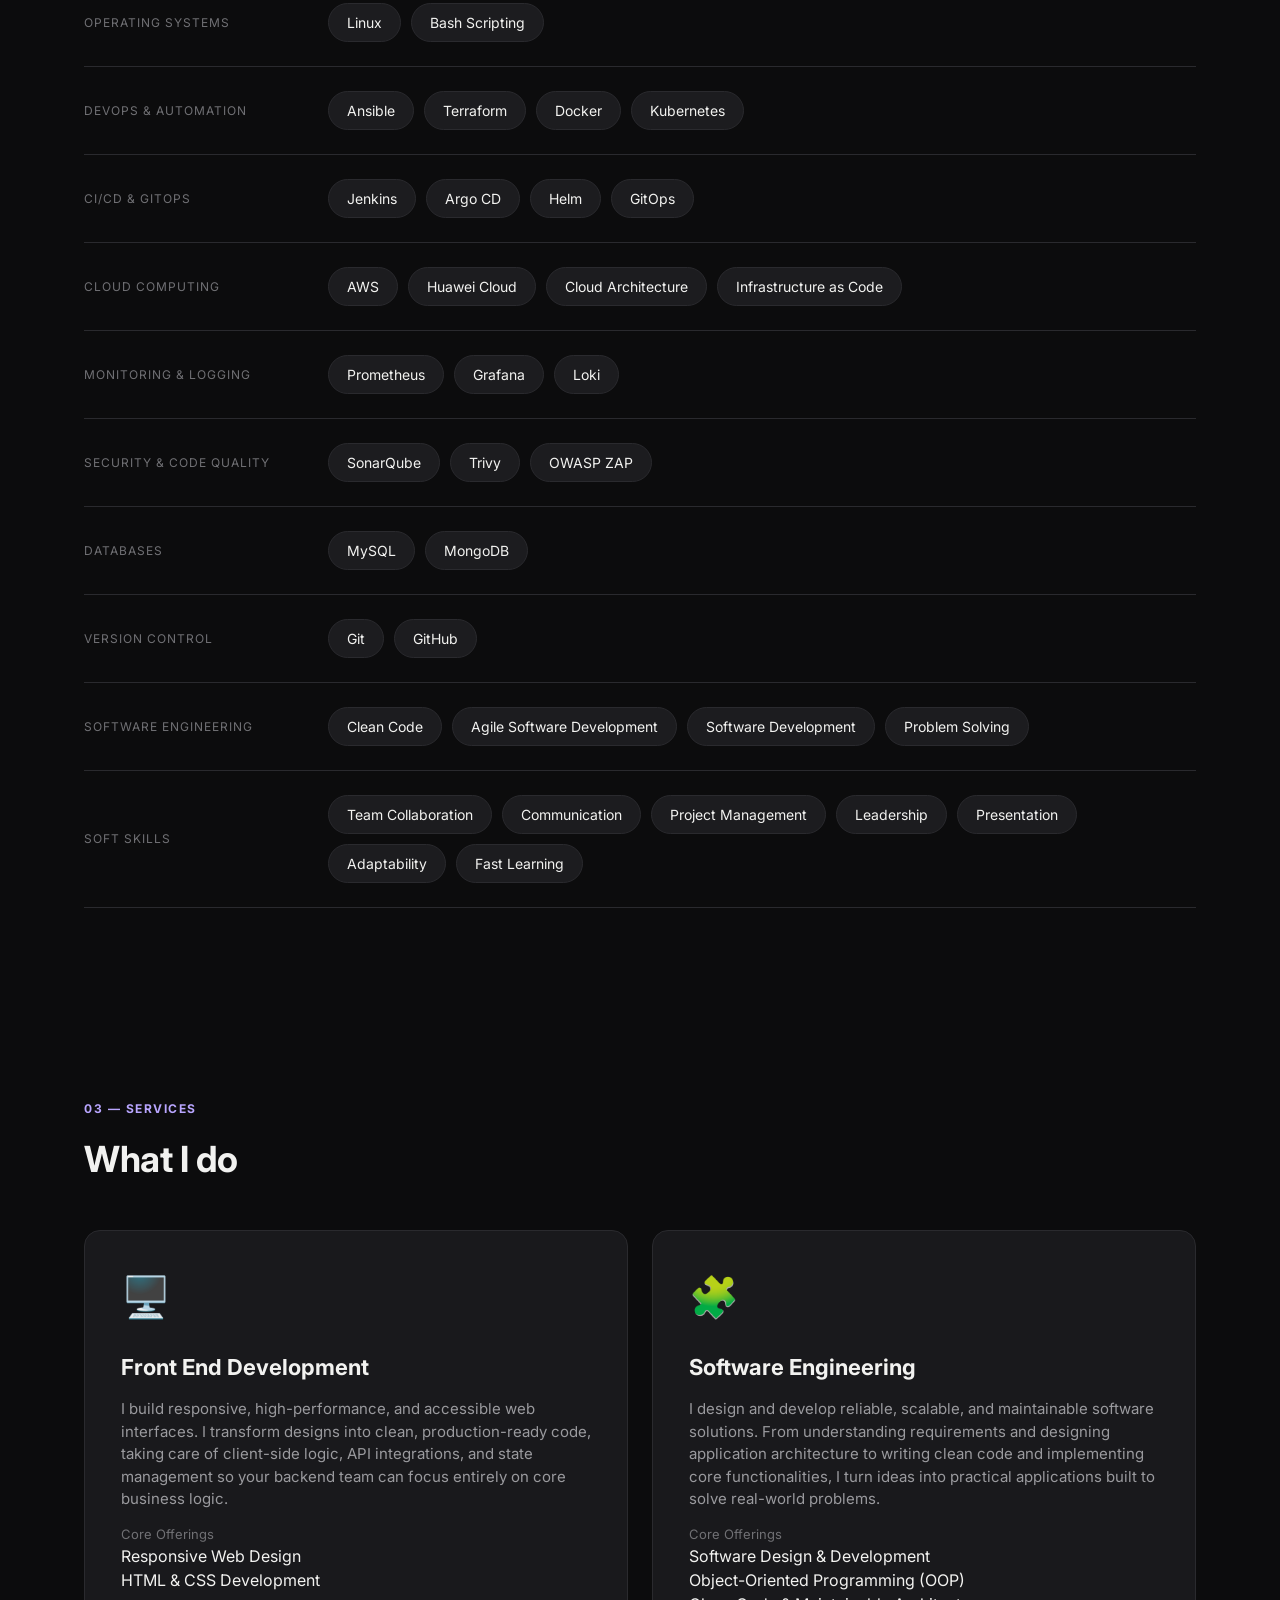
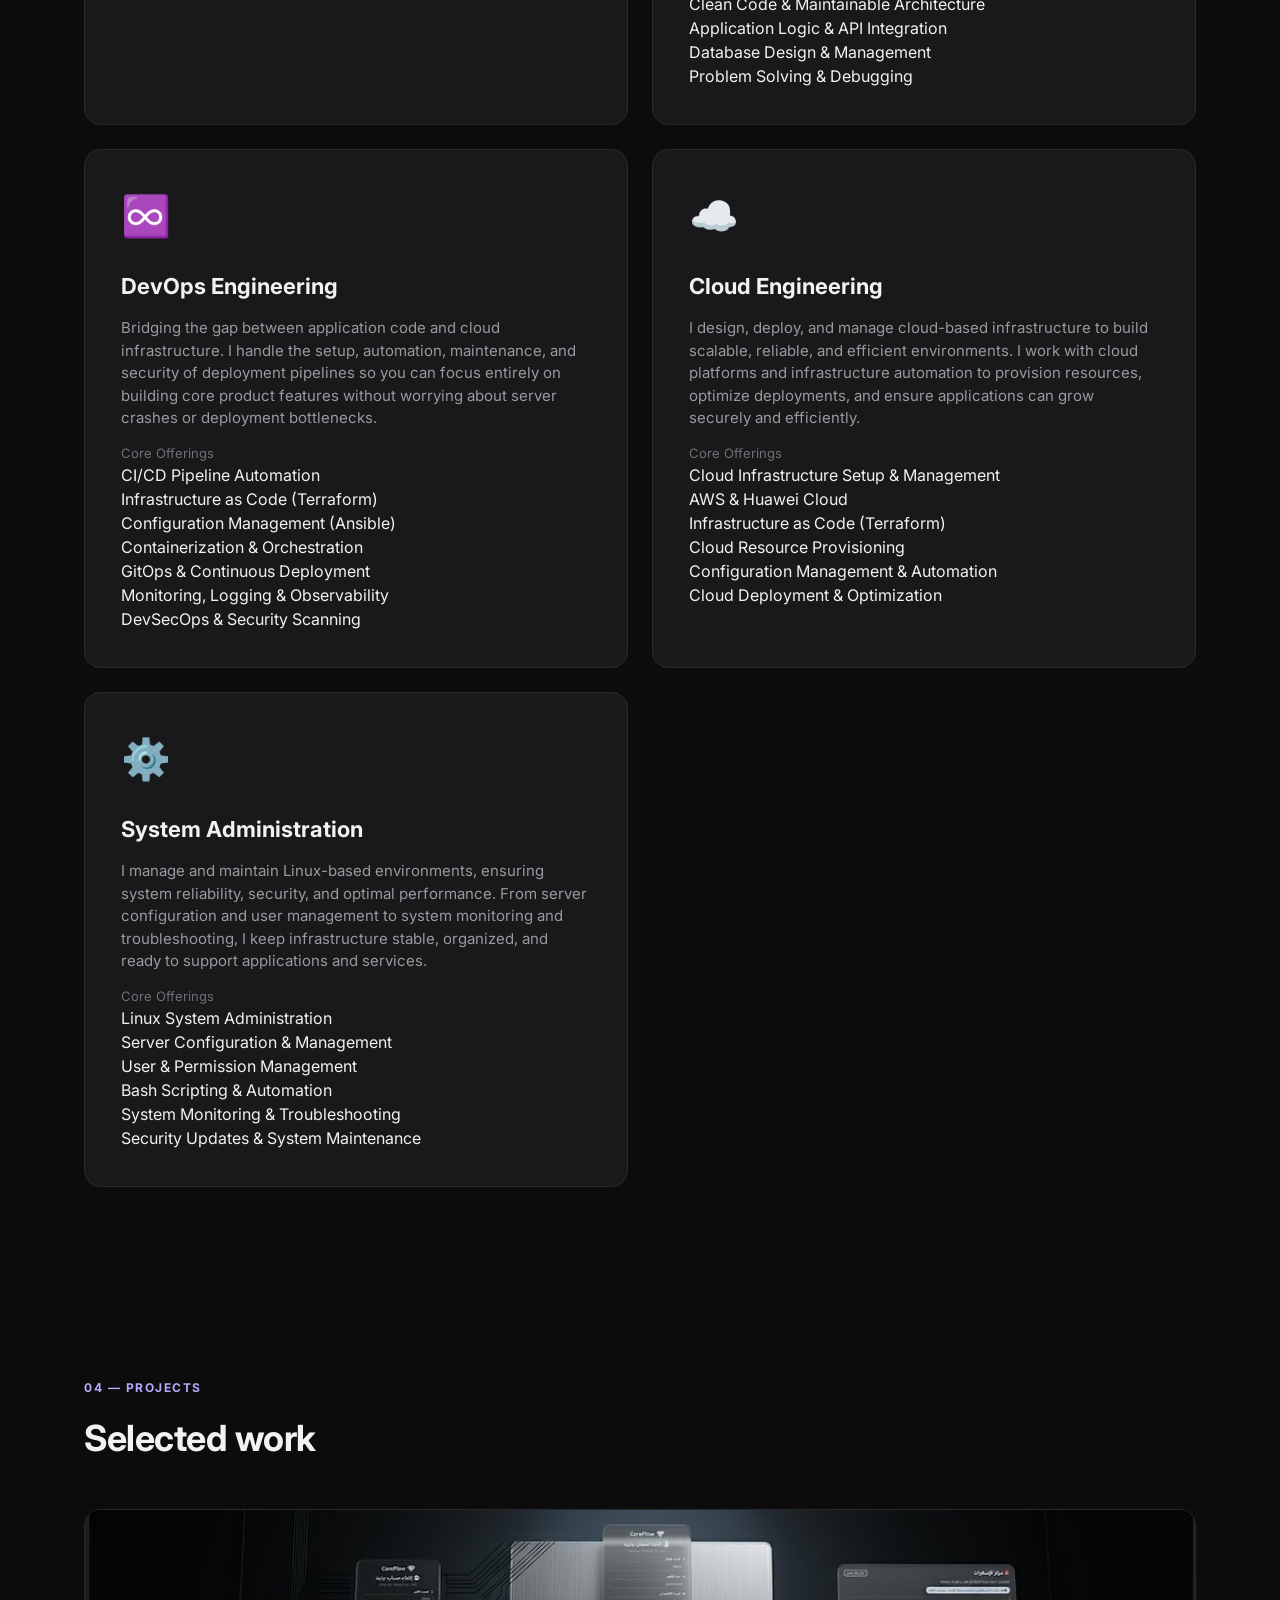
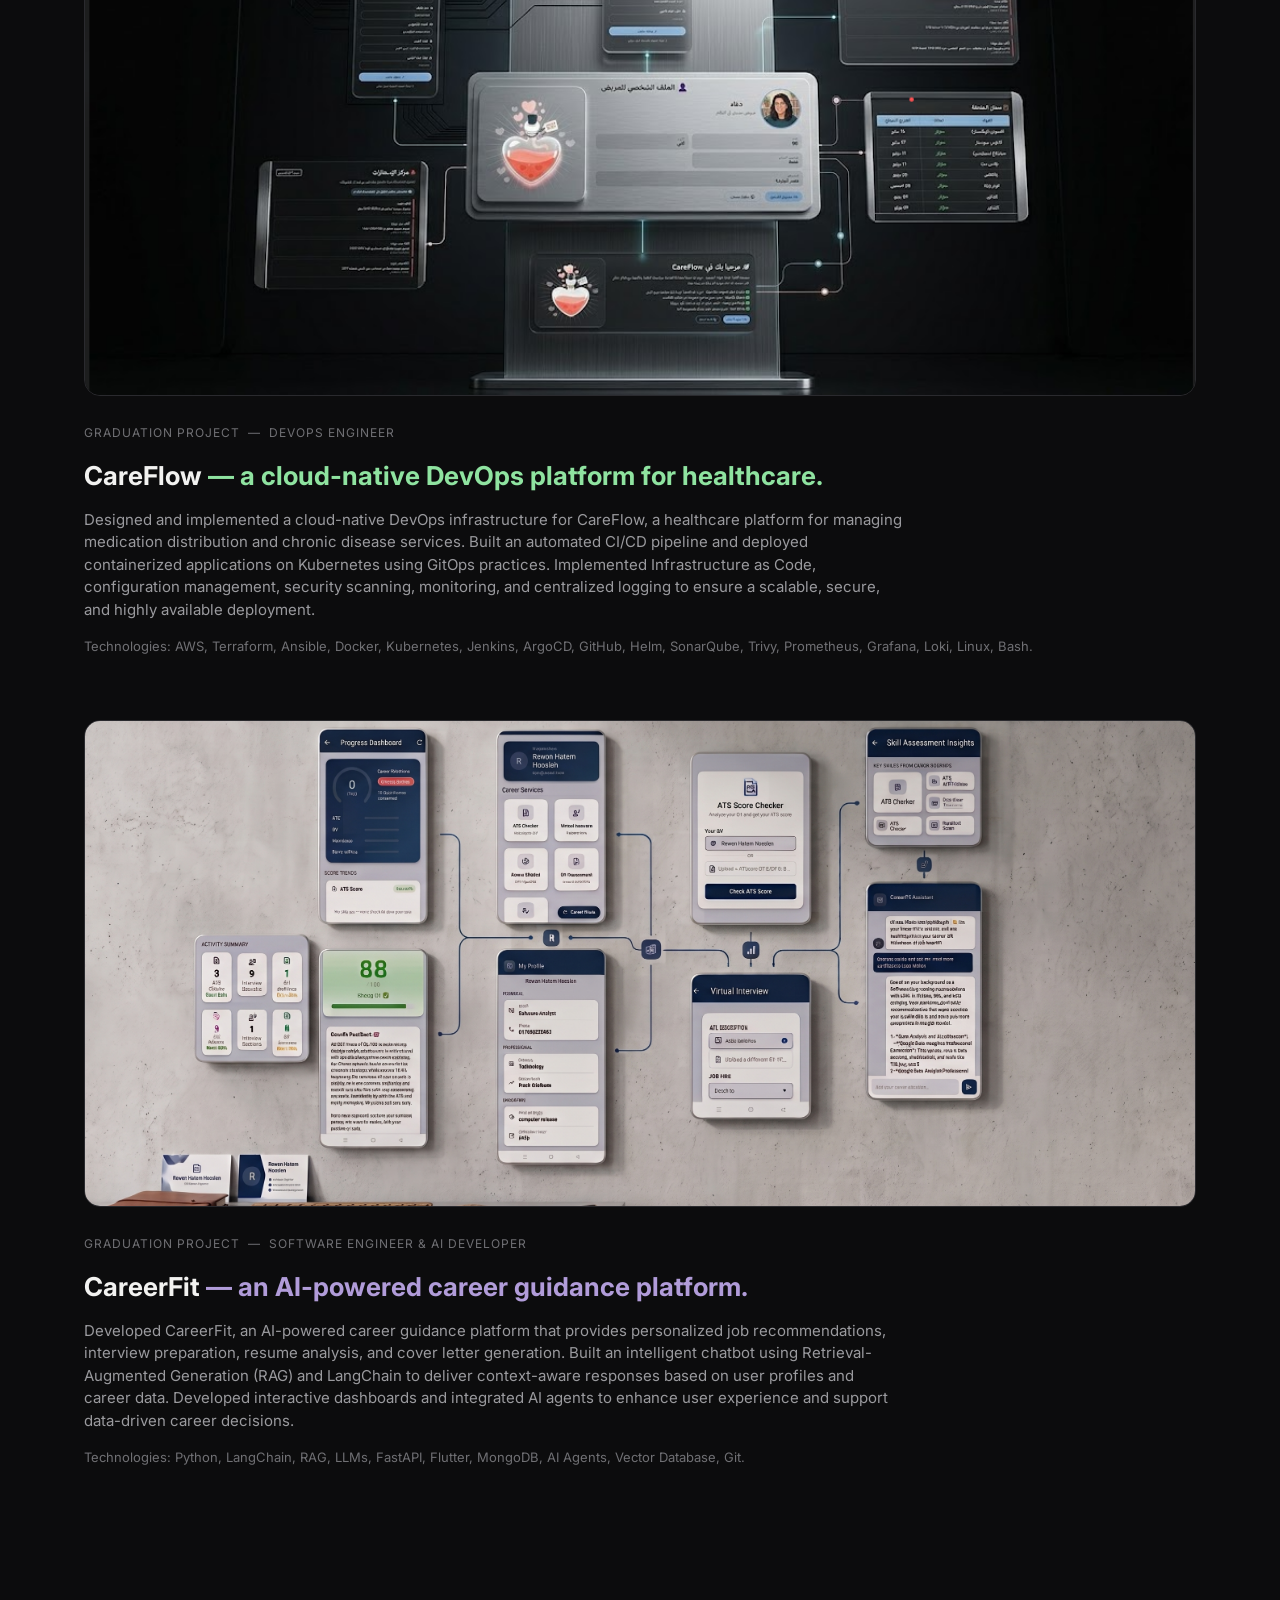
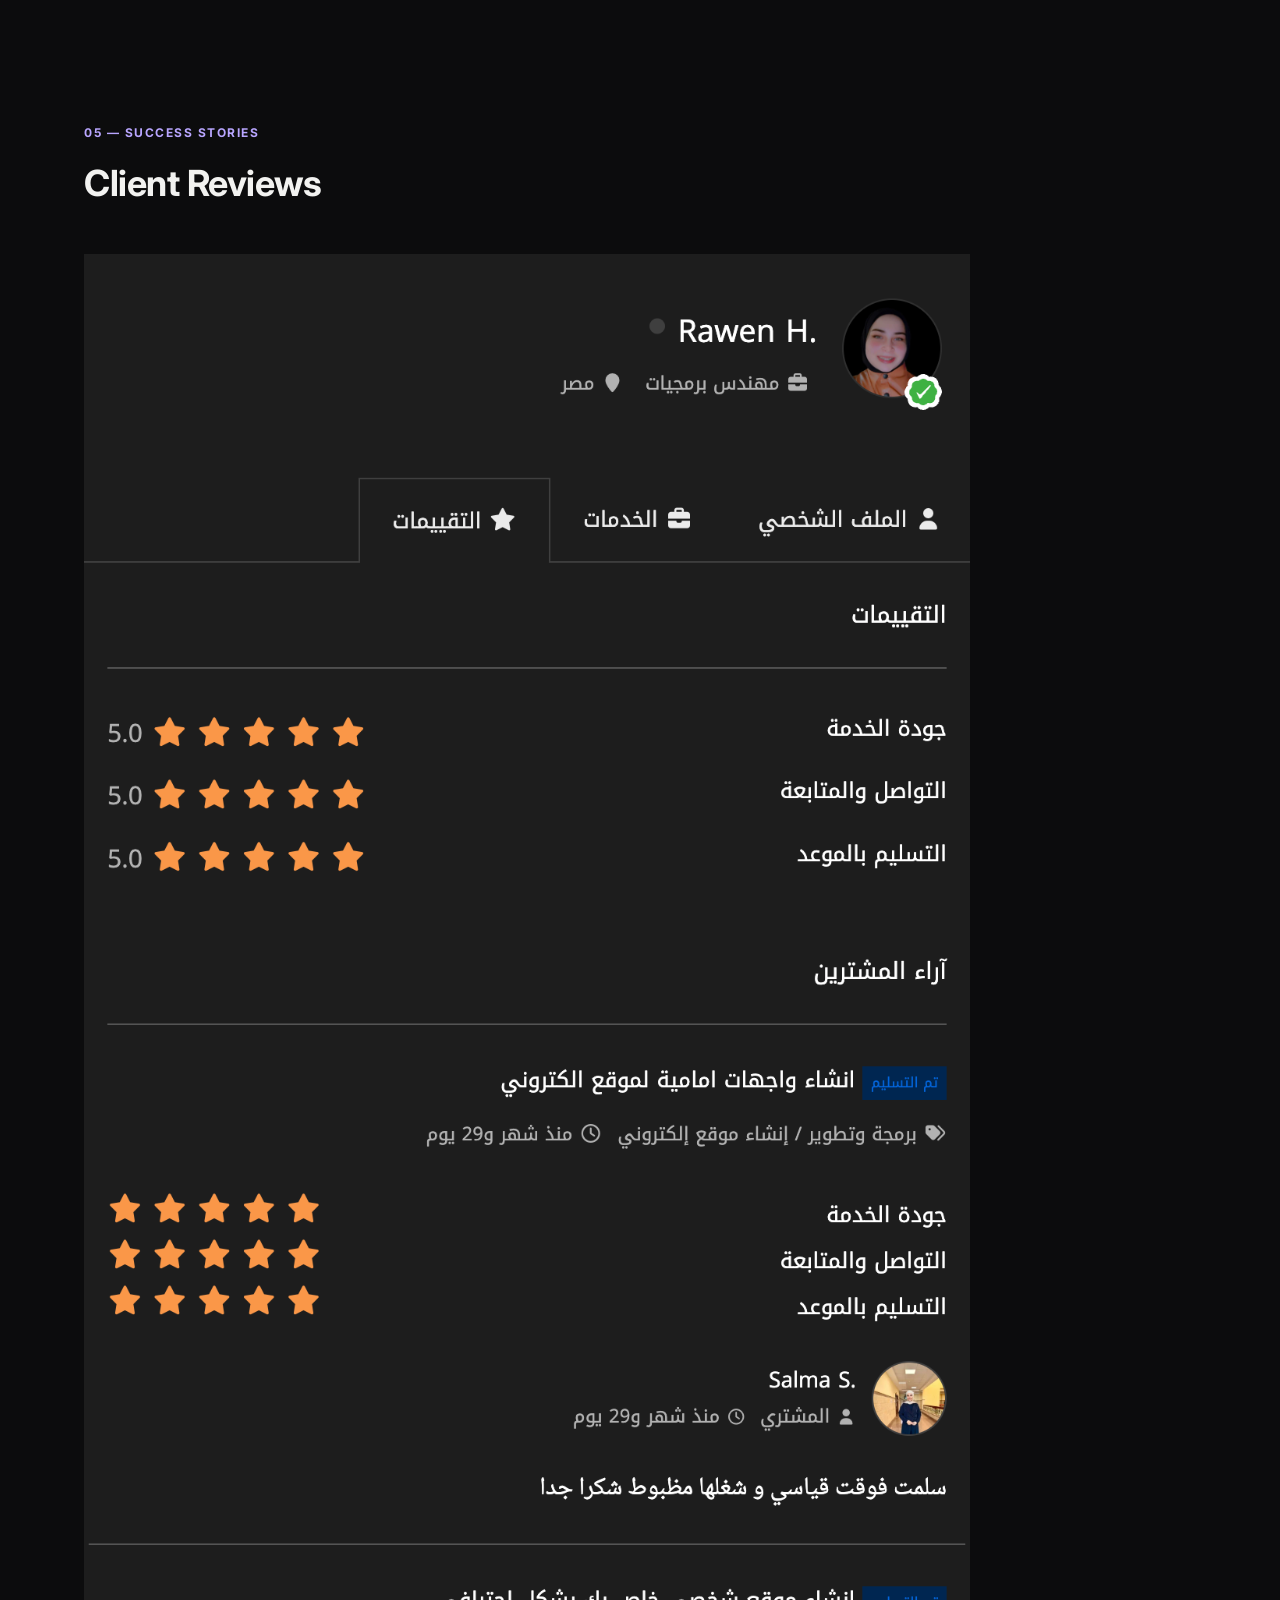
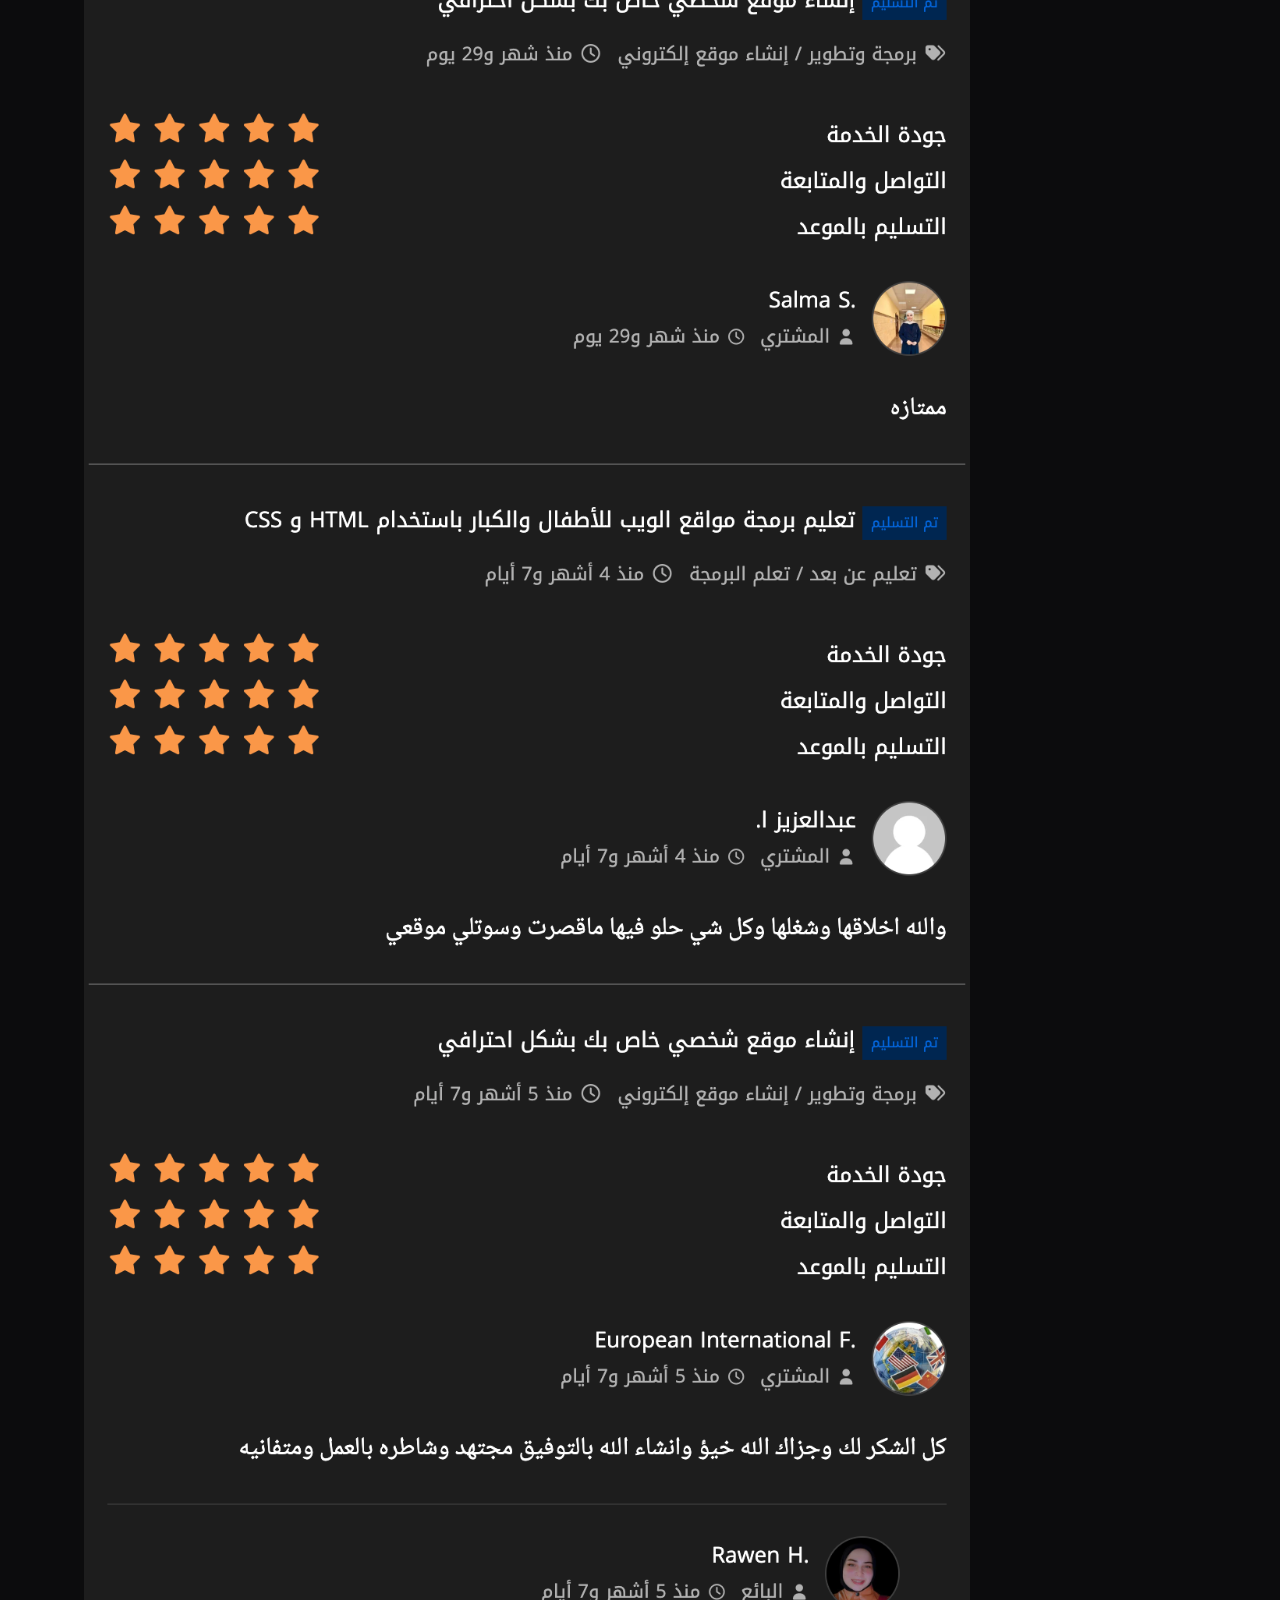
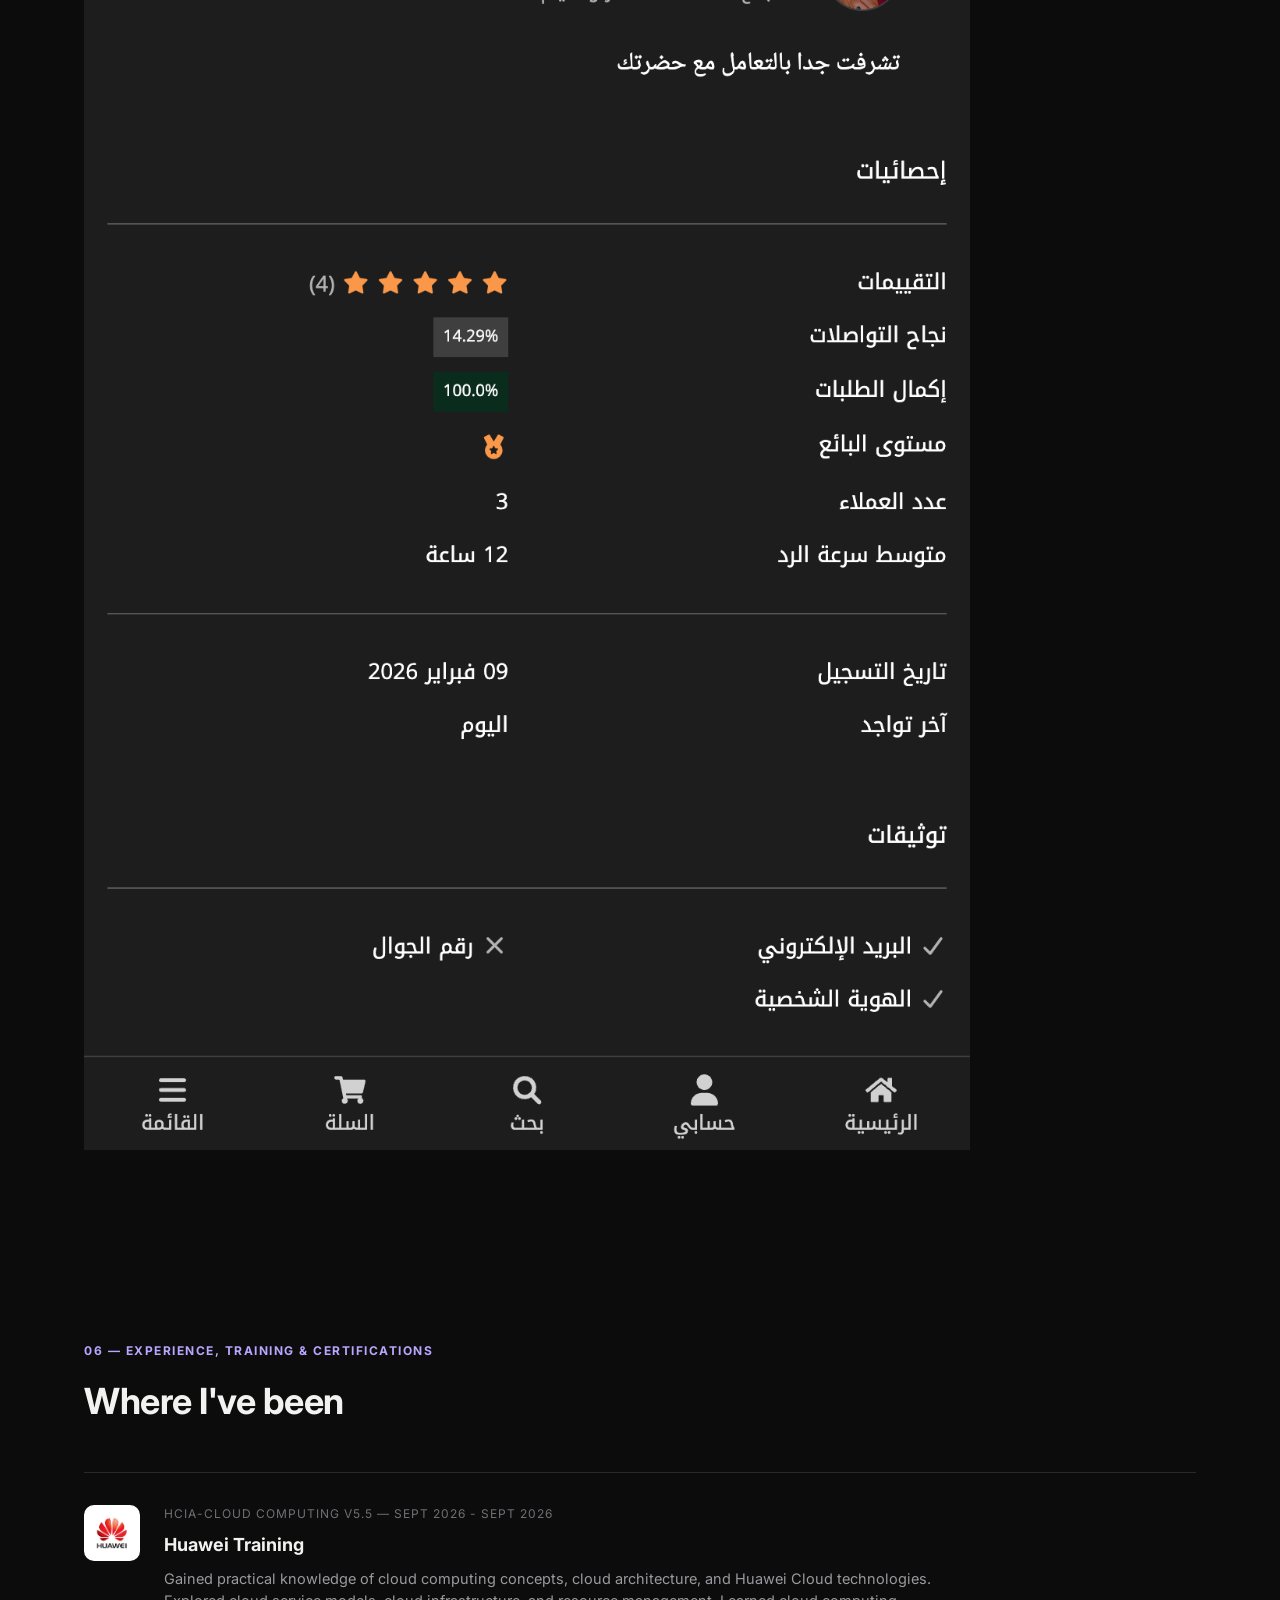
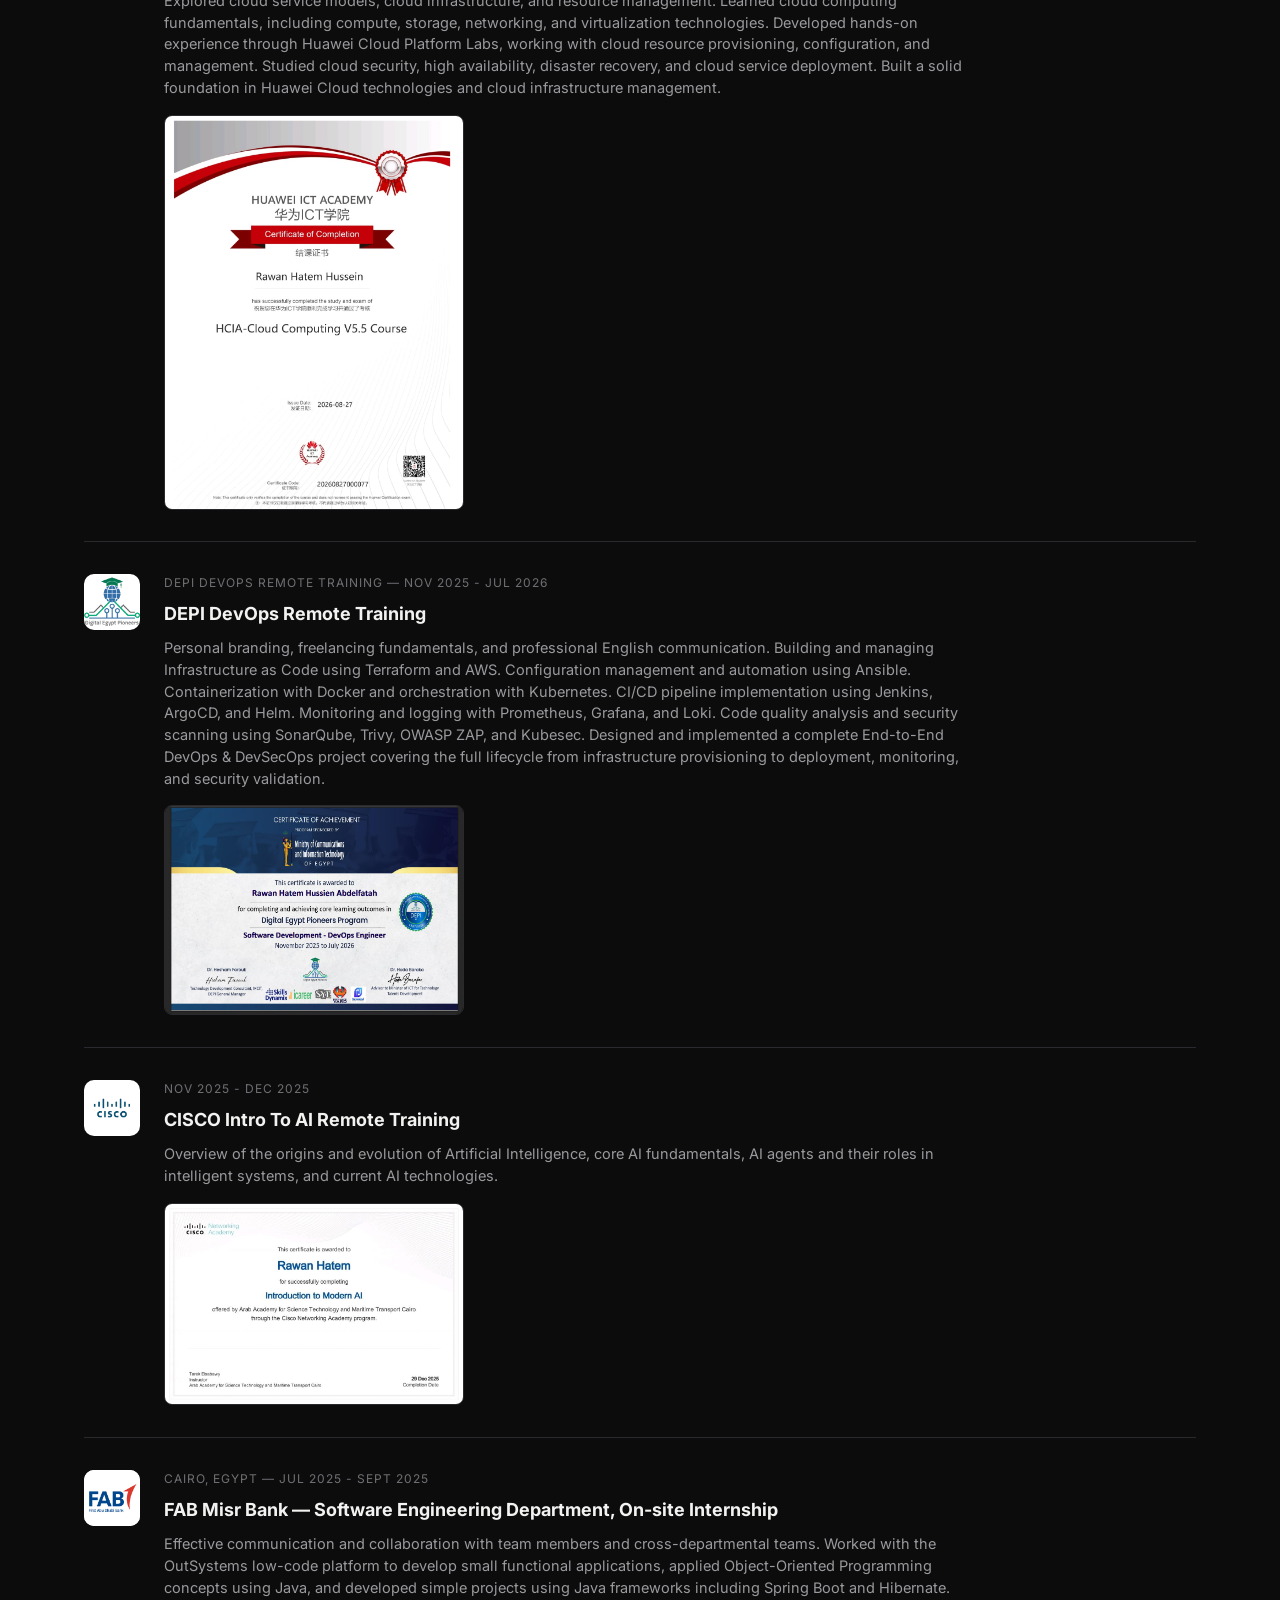
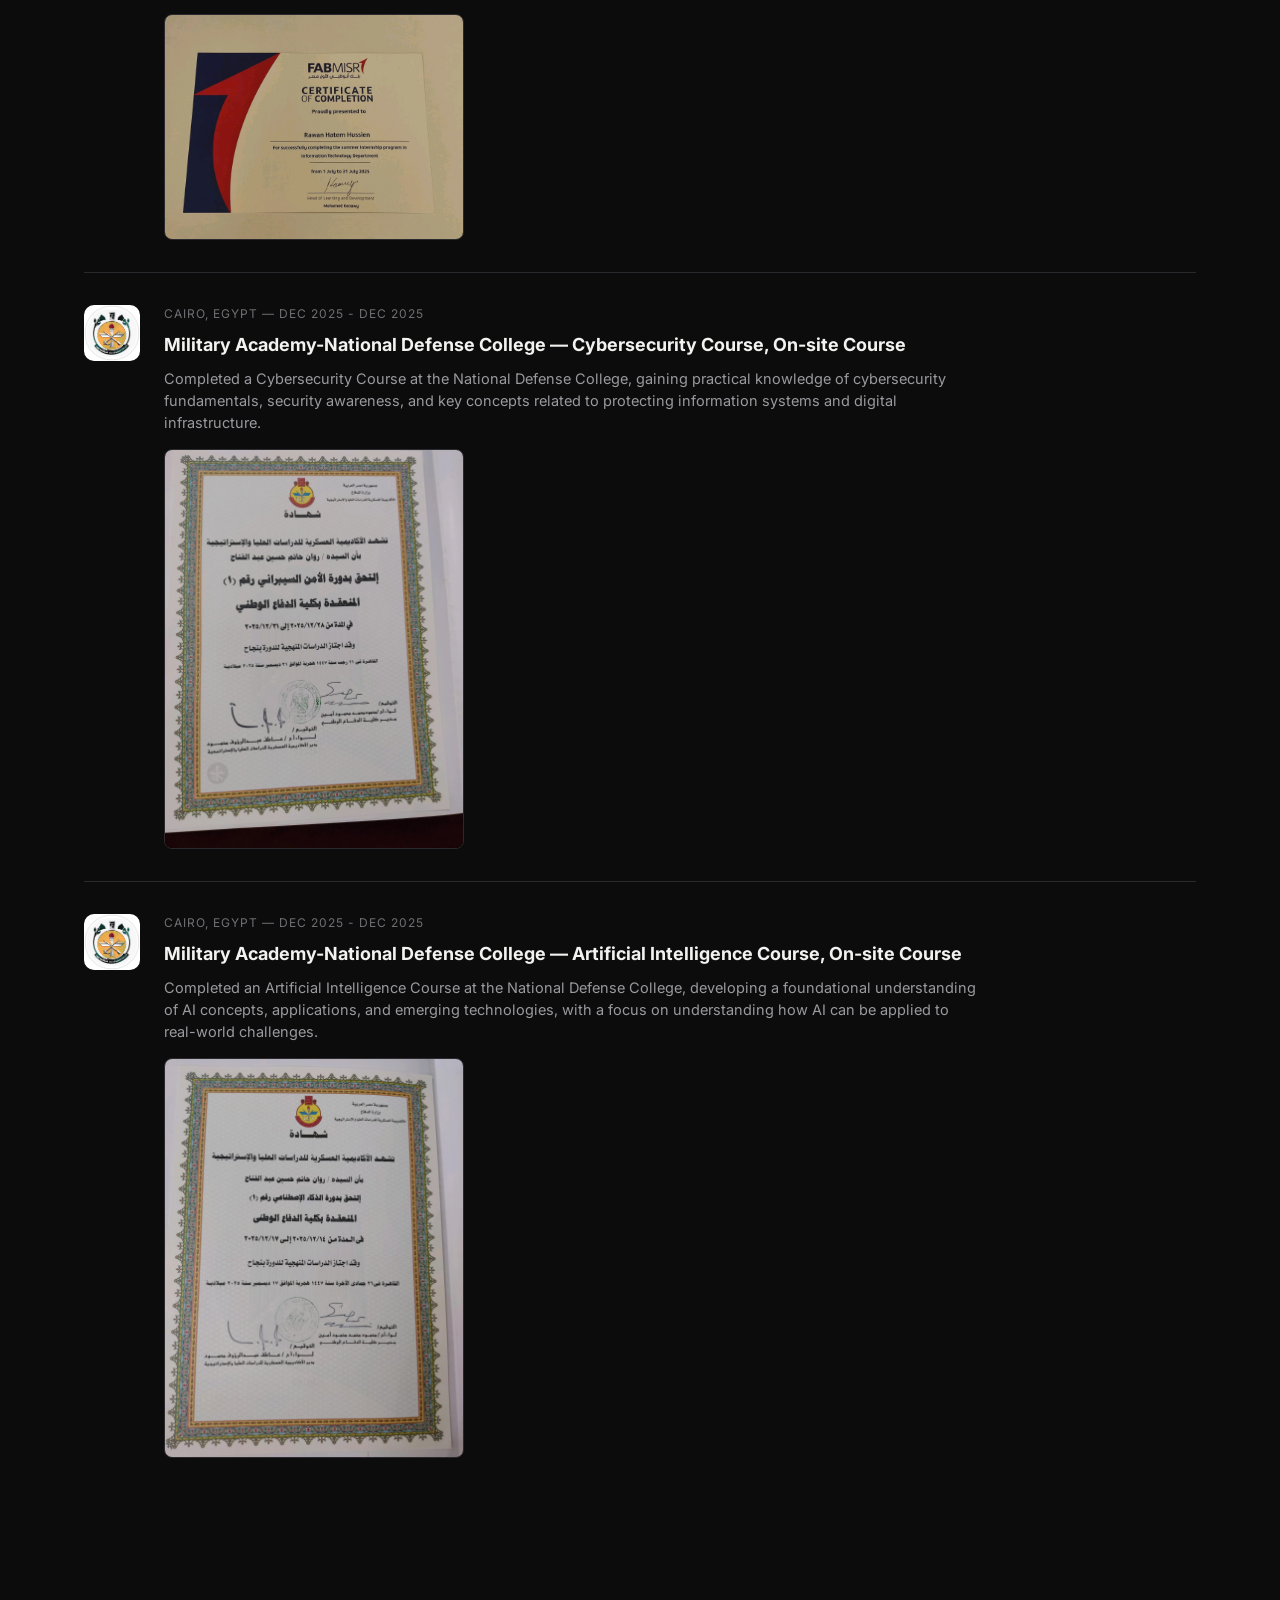
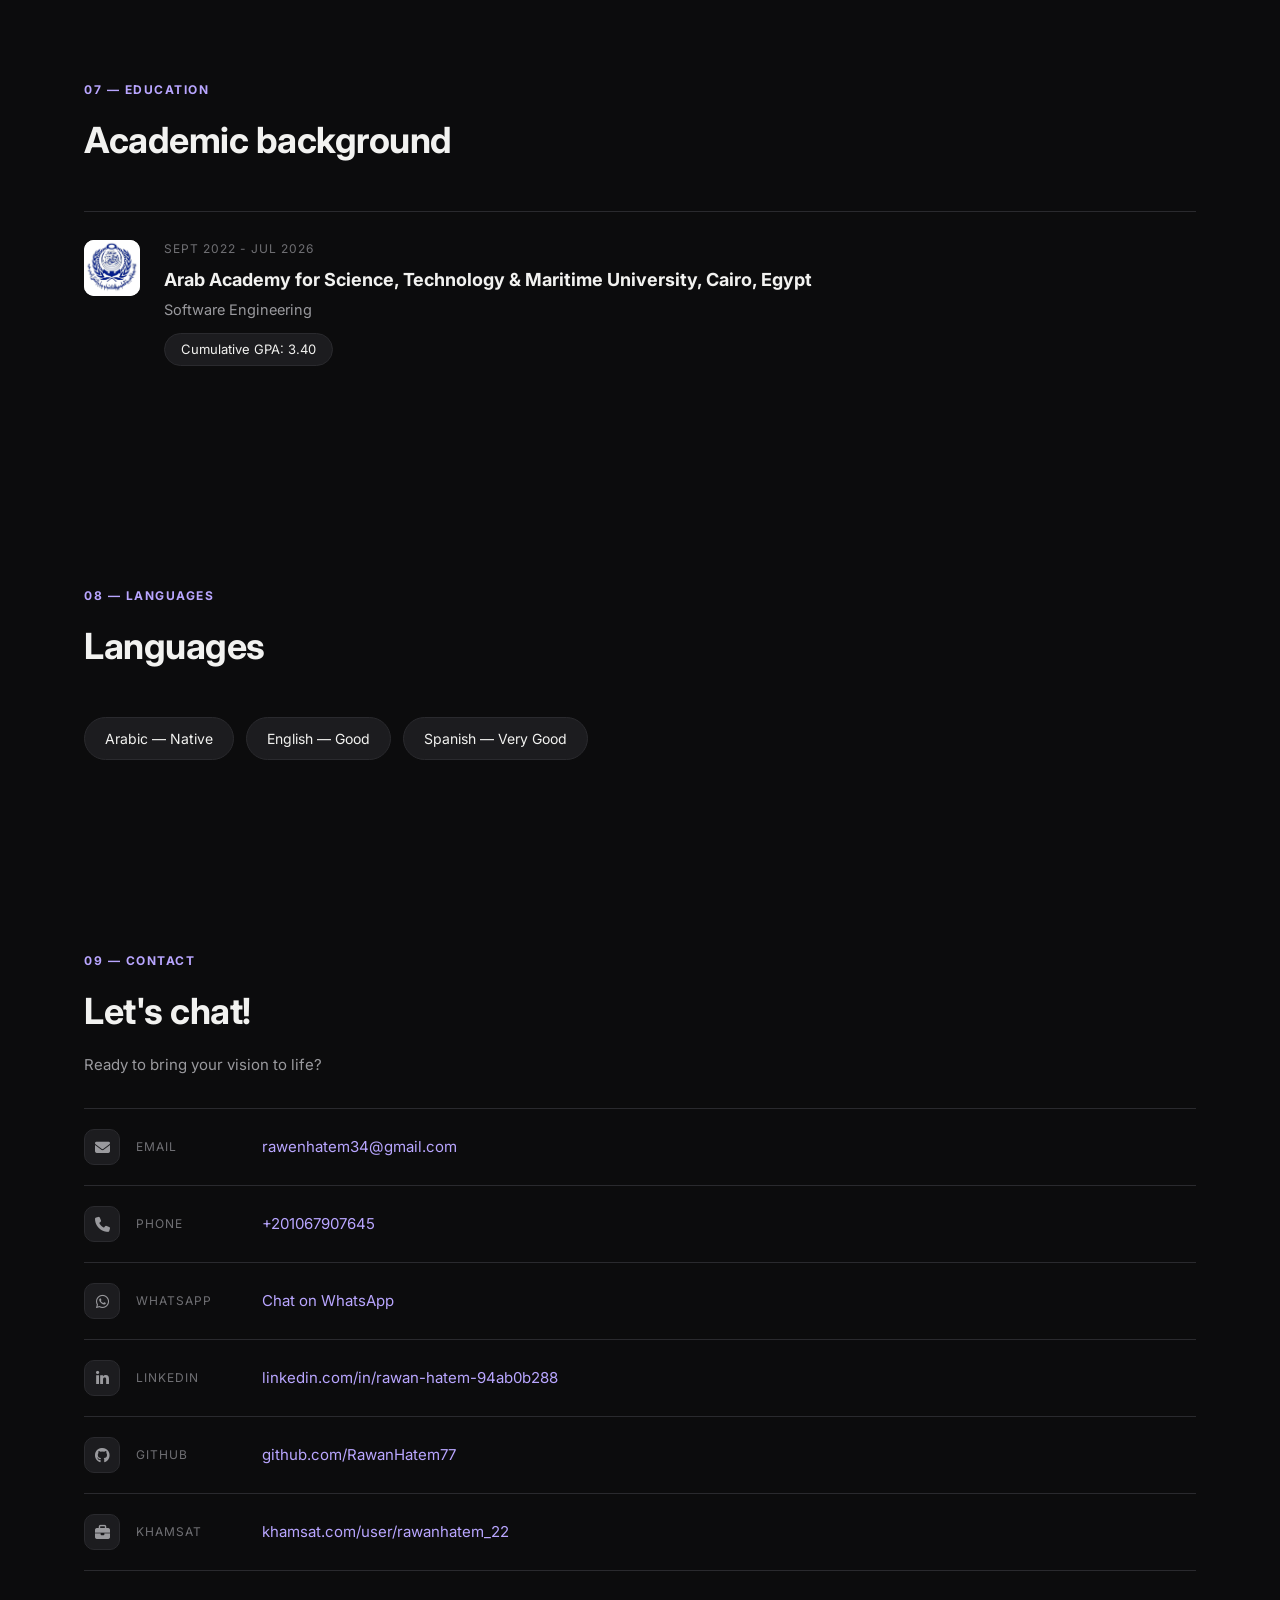
==== commit 3fe2bd2b: "Fix image source path in index.html" ====
--- a/index.html
+++ b/index.html
@@ -42,7 +42,7 @@
       </div>
       <div class="hero-photo">
         <!-- Replace with your own hero photo -->
-        <img src="images/myimg.jpeg" alt="Rawan Hatem" onerror="this.style.display='none'">
+        <img src="images/my img.jpeg" alt="Rawan Hatem" onerror="this.style.display='none'">
       </div>
     </div>
   </section>
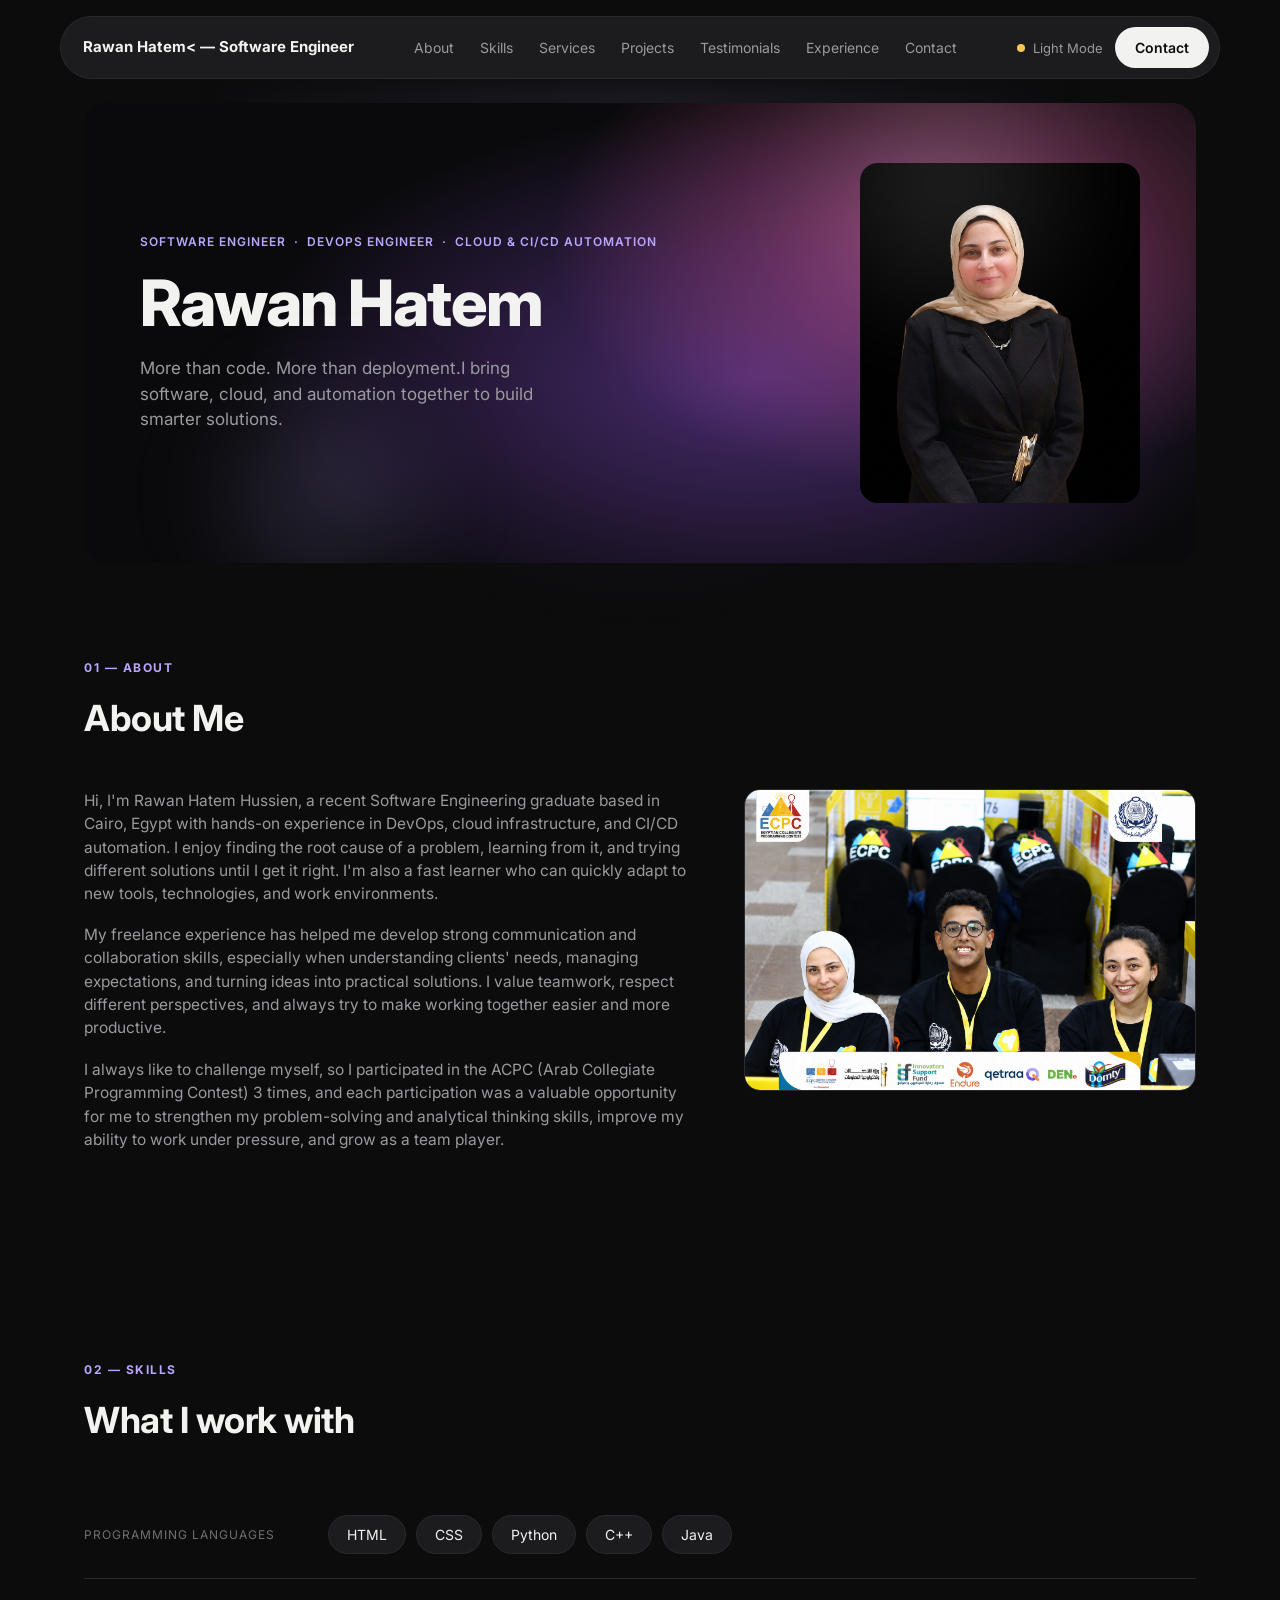
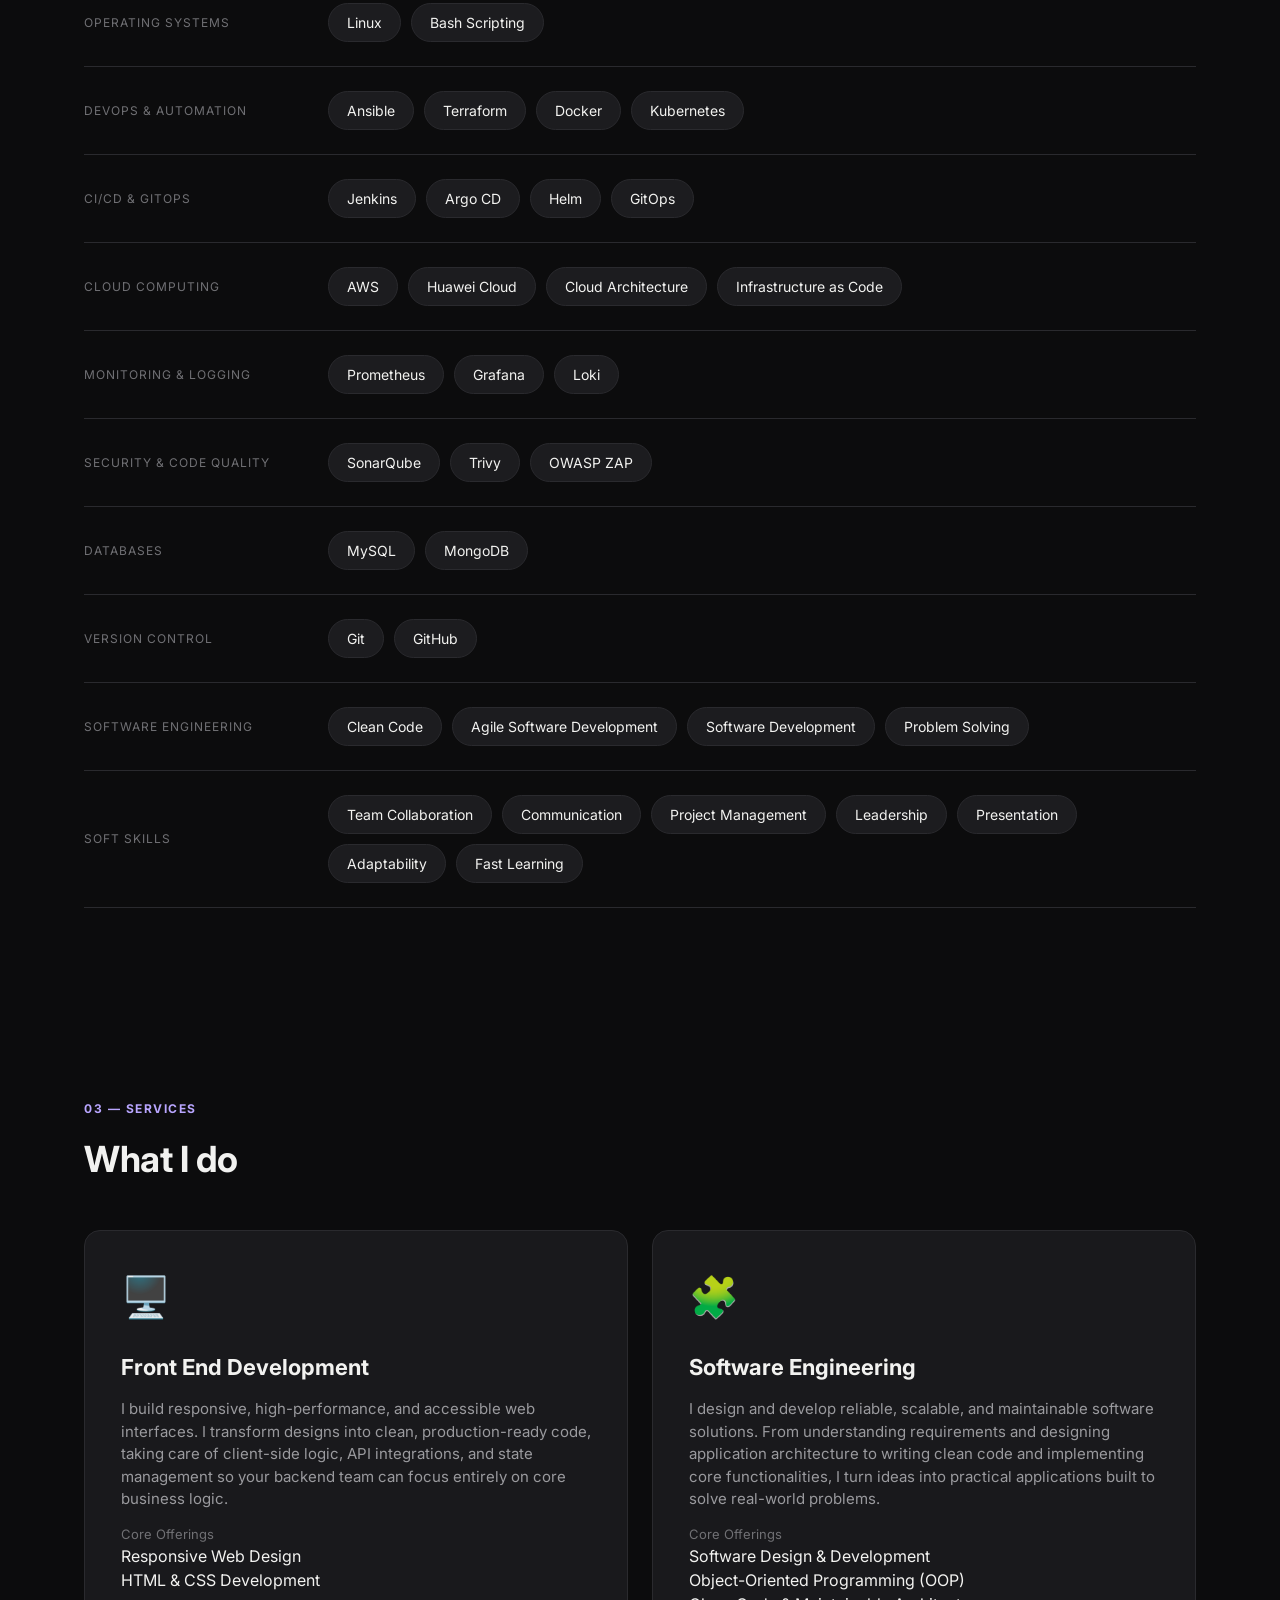
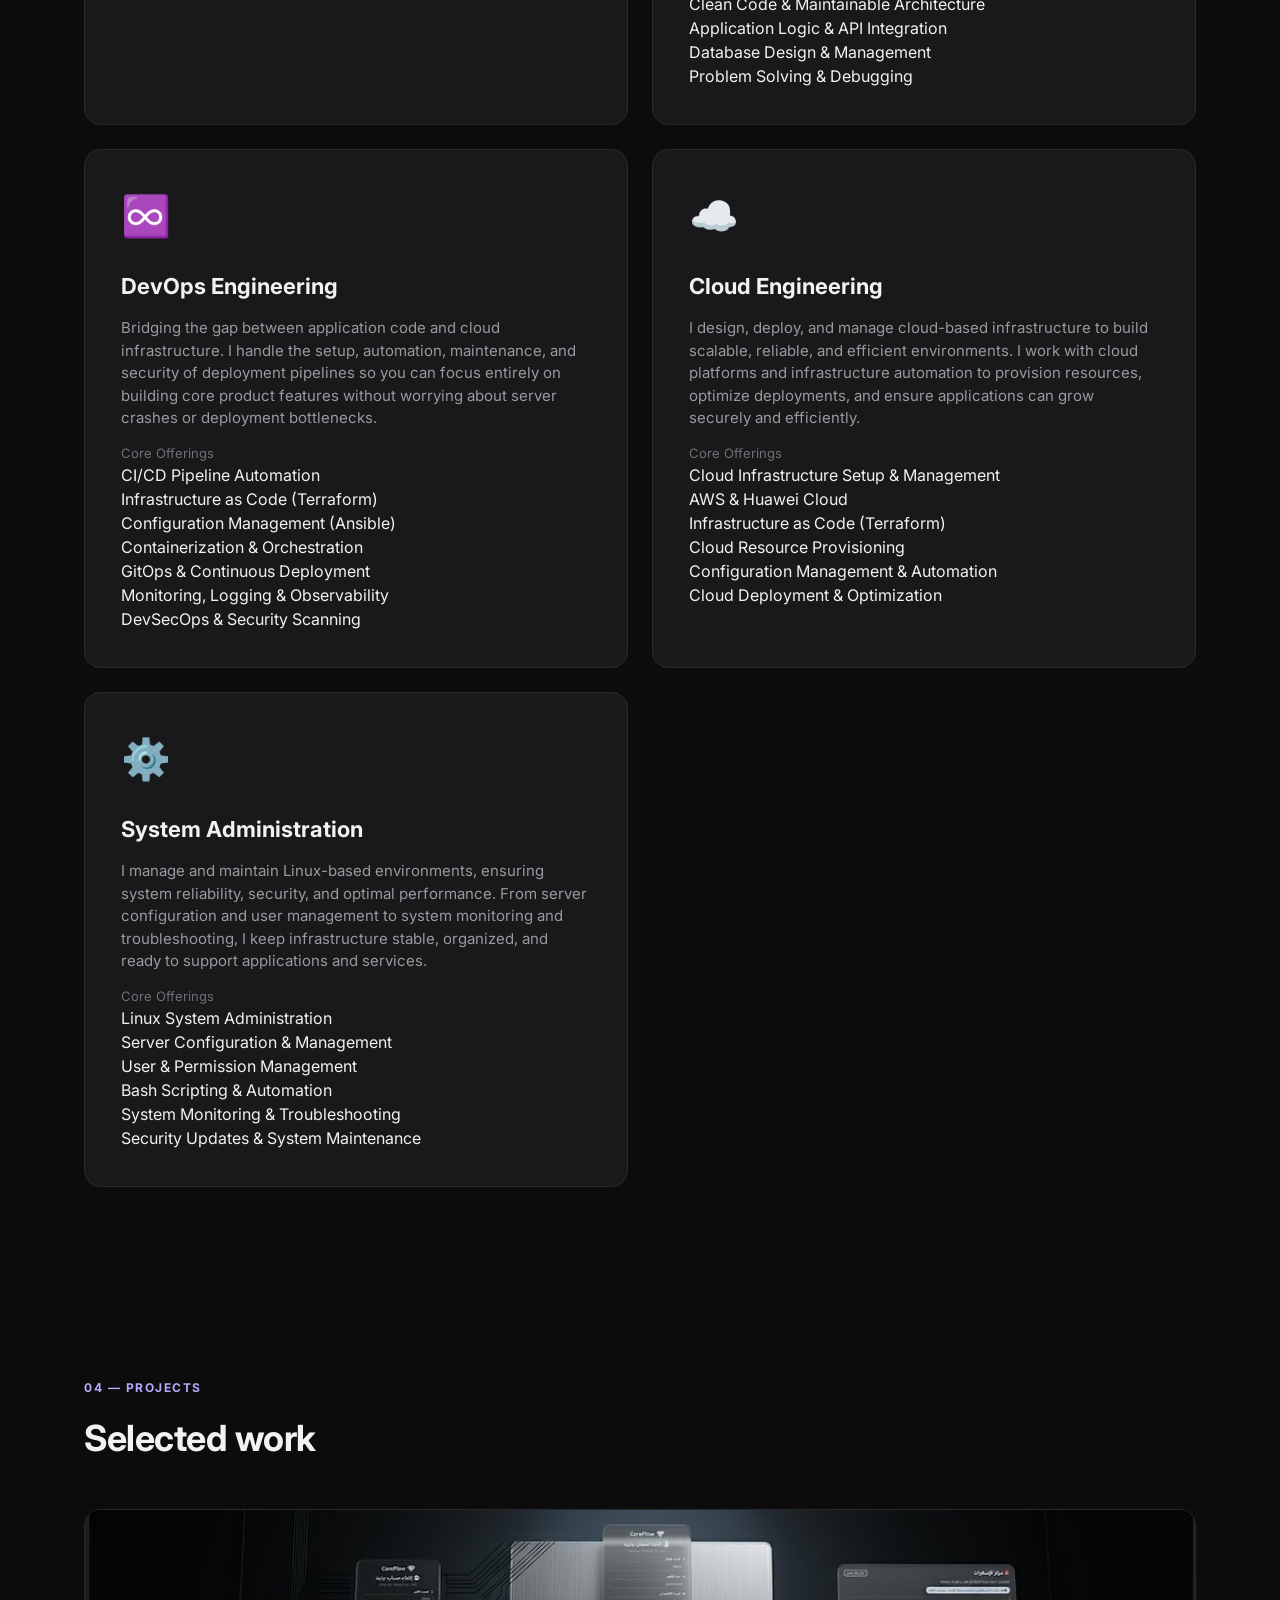
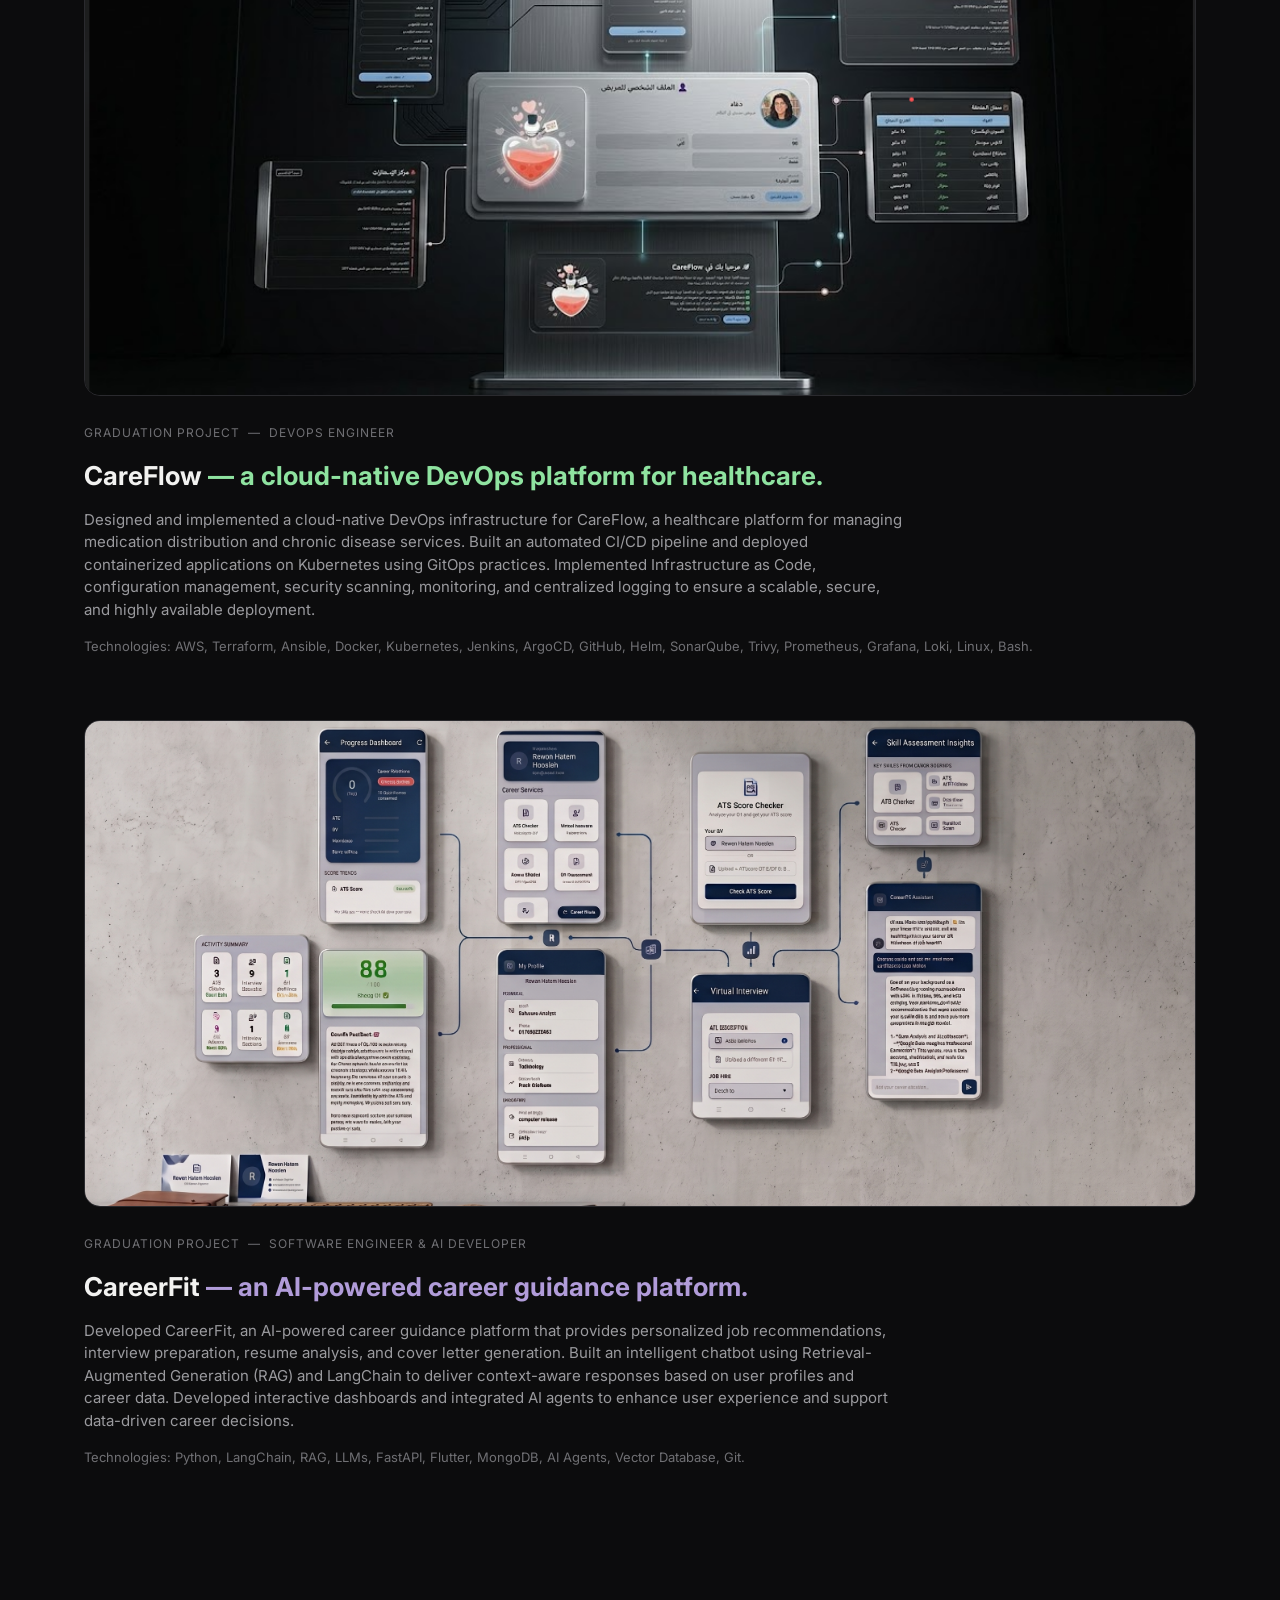
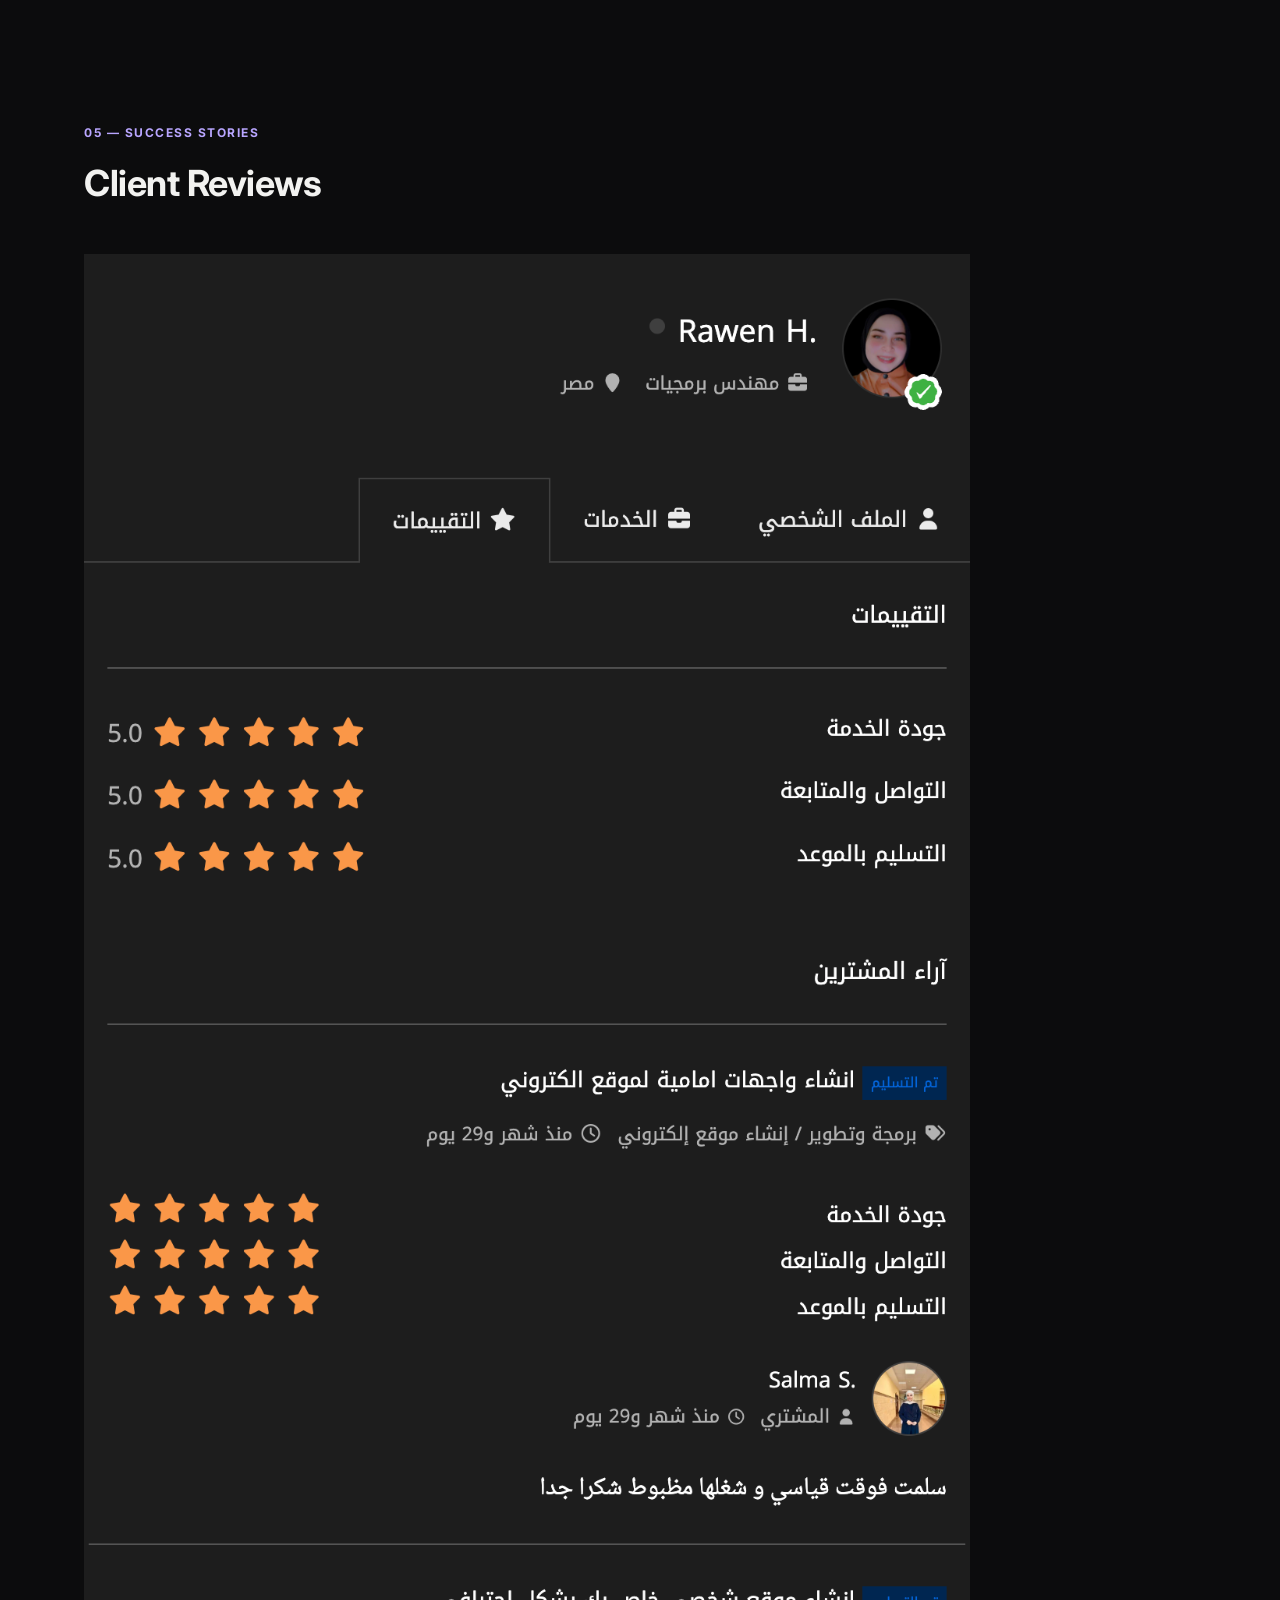
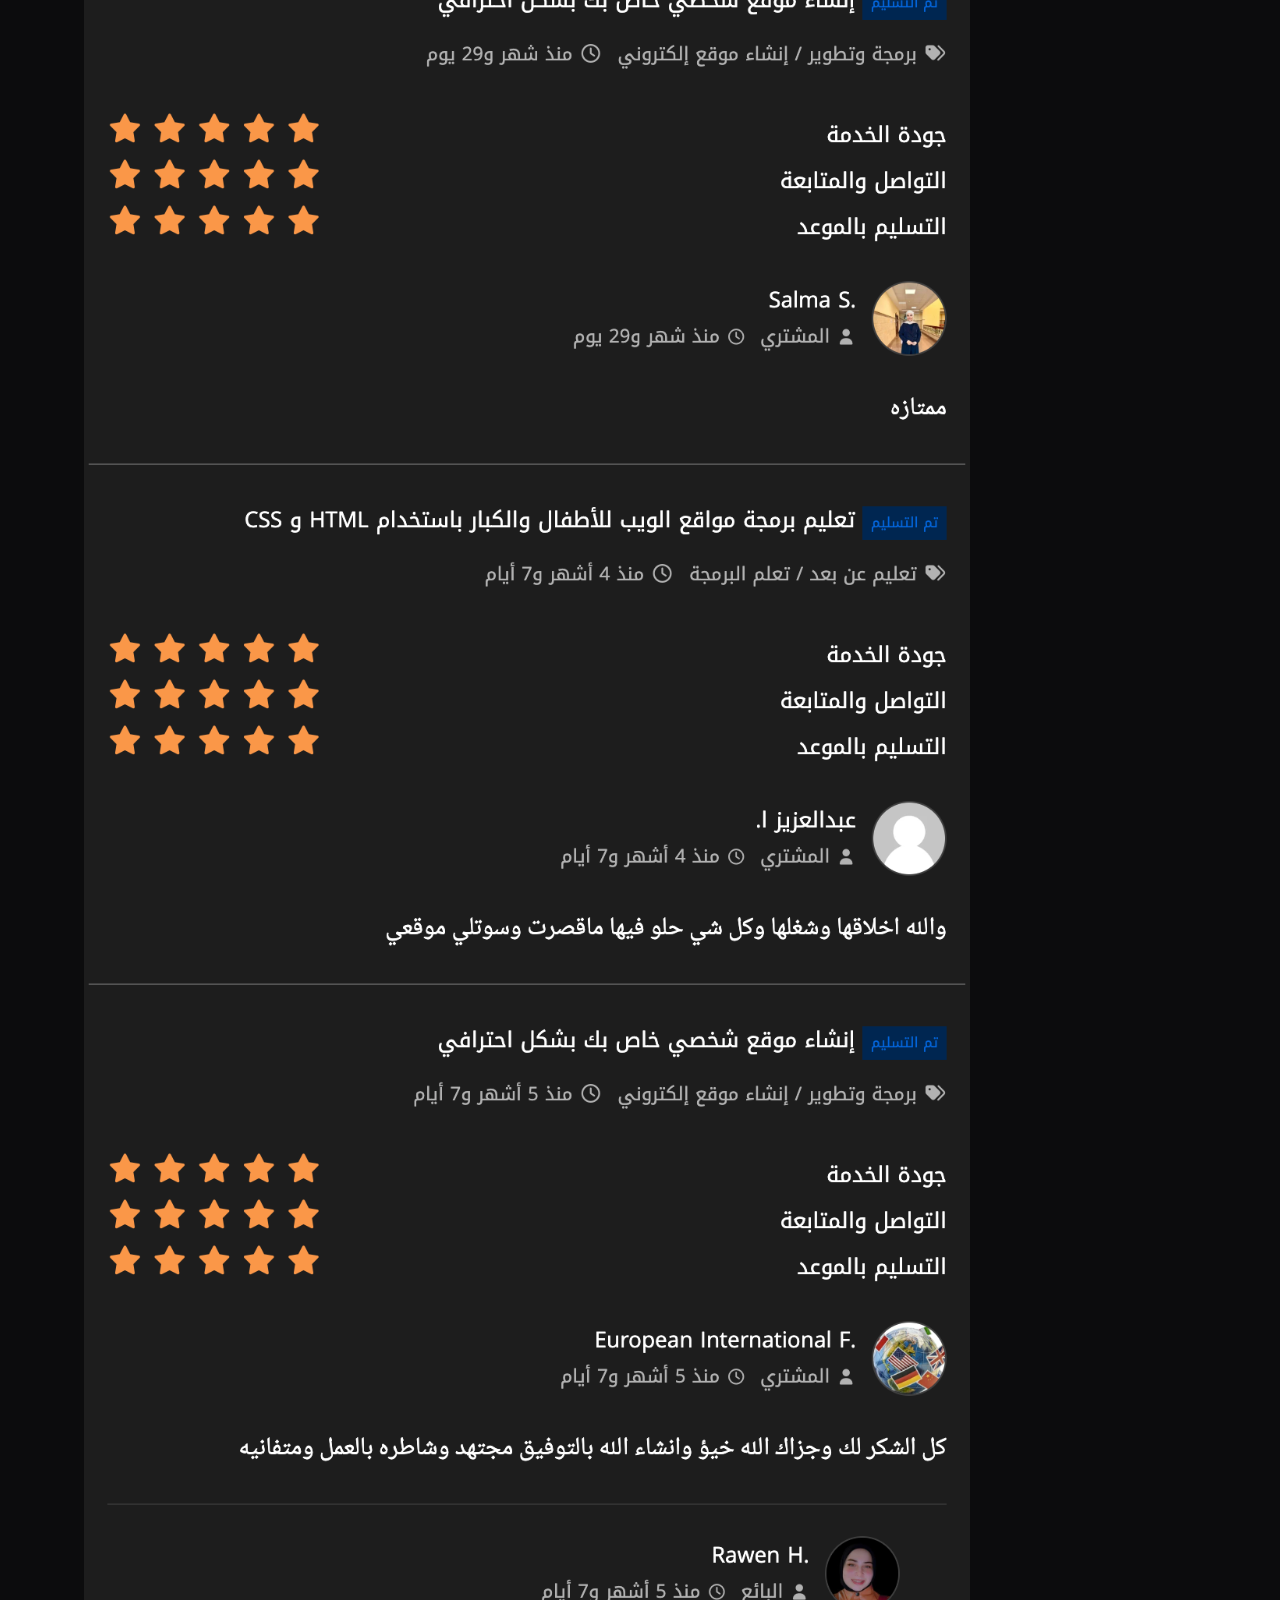
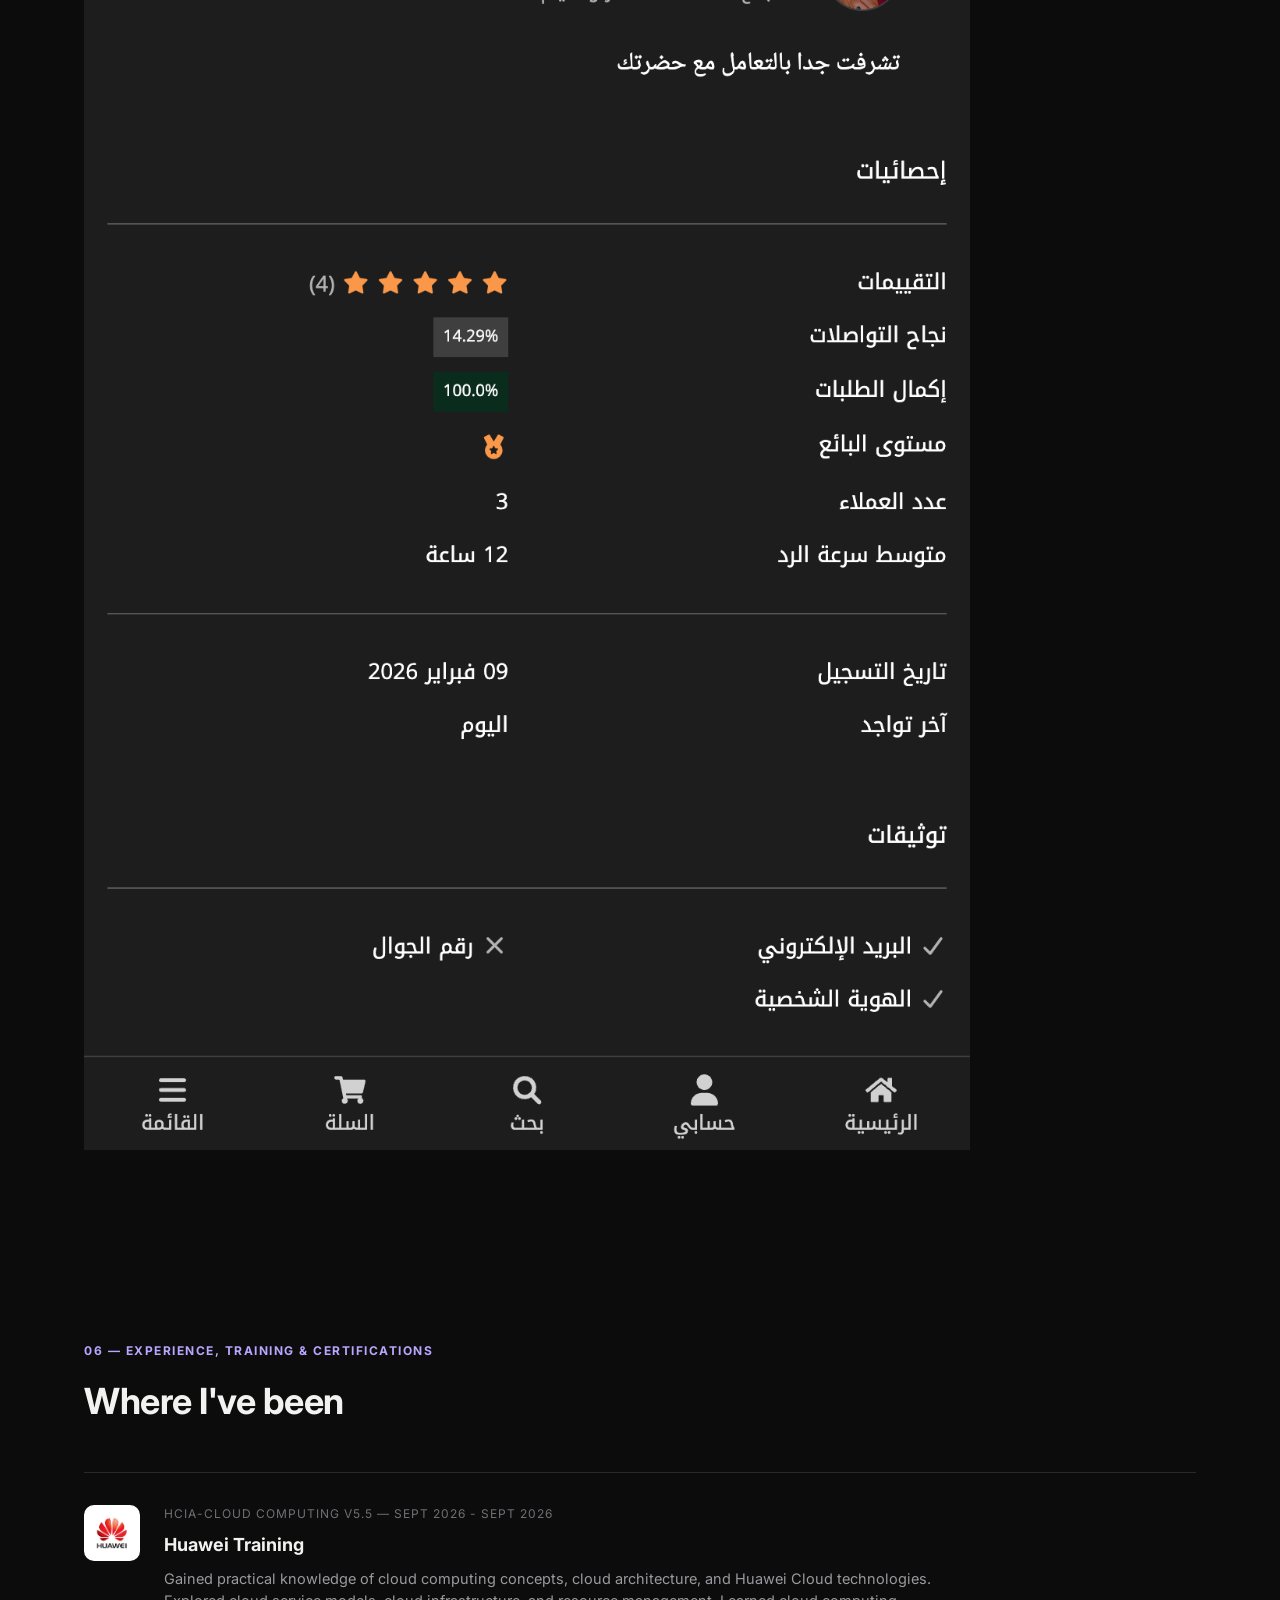
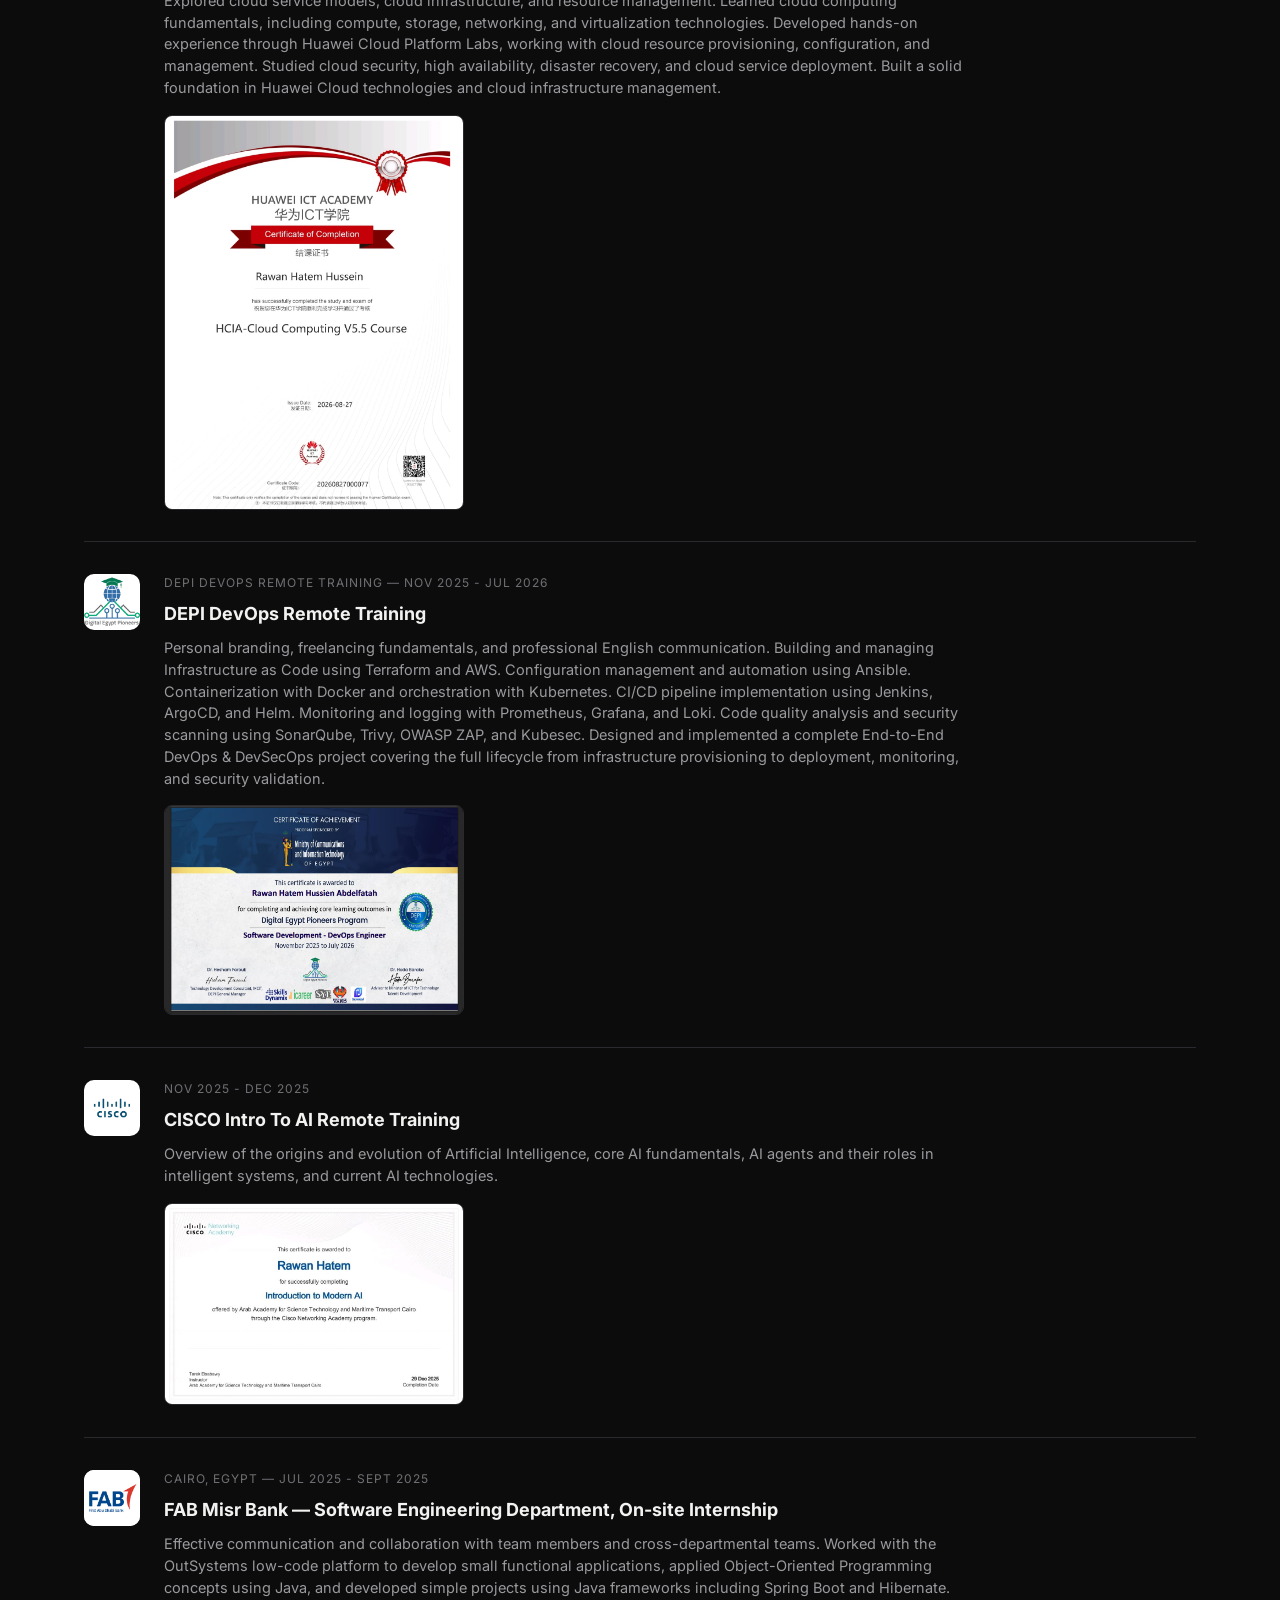
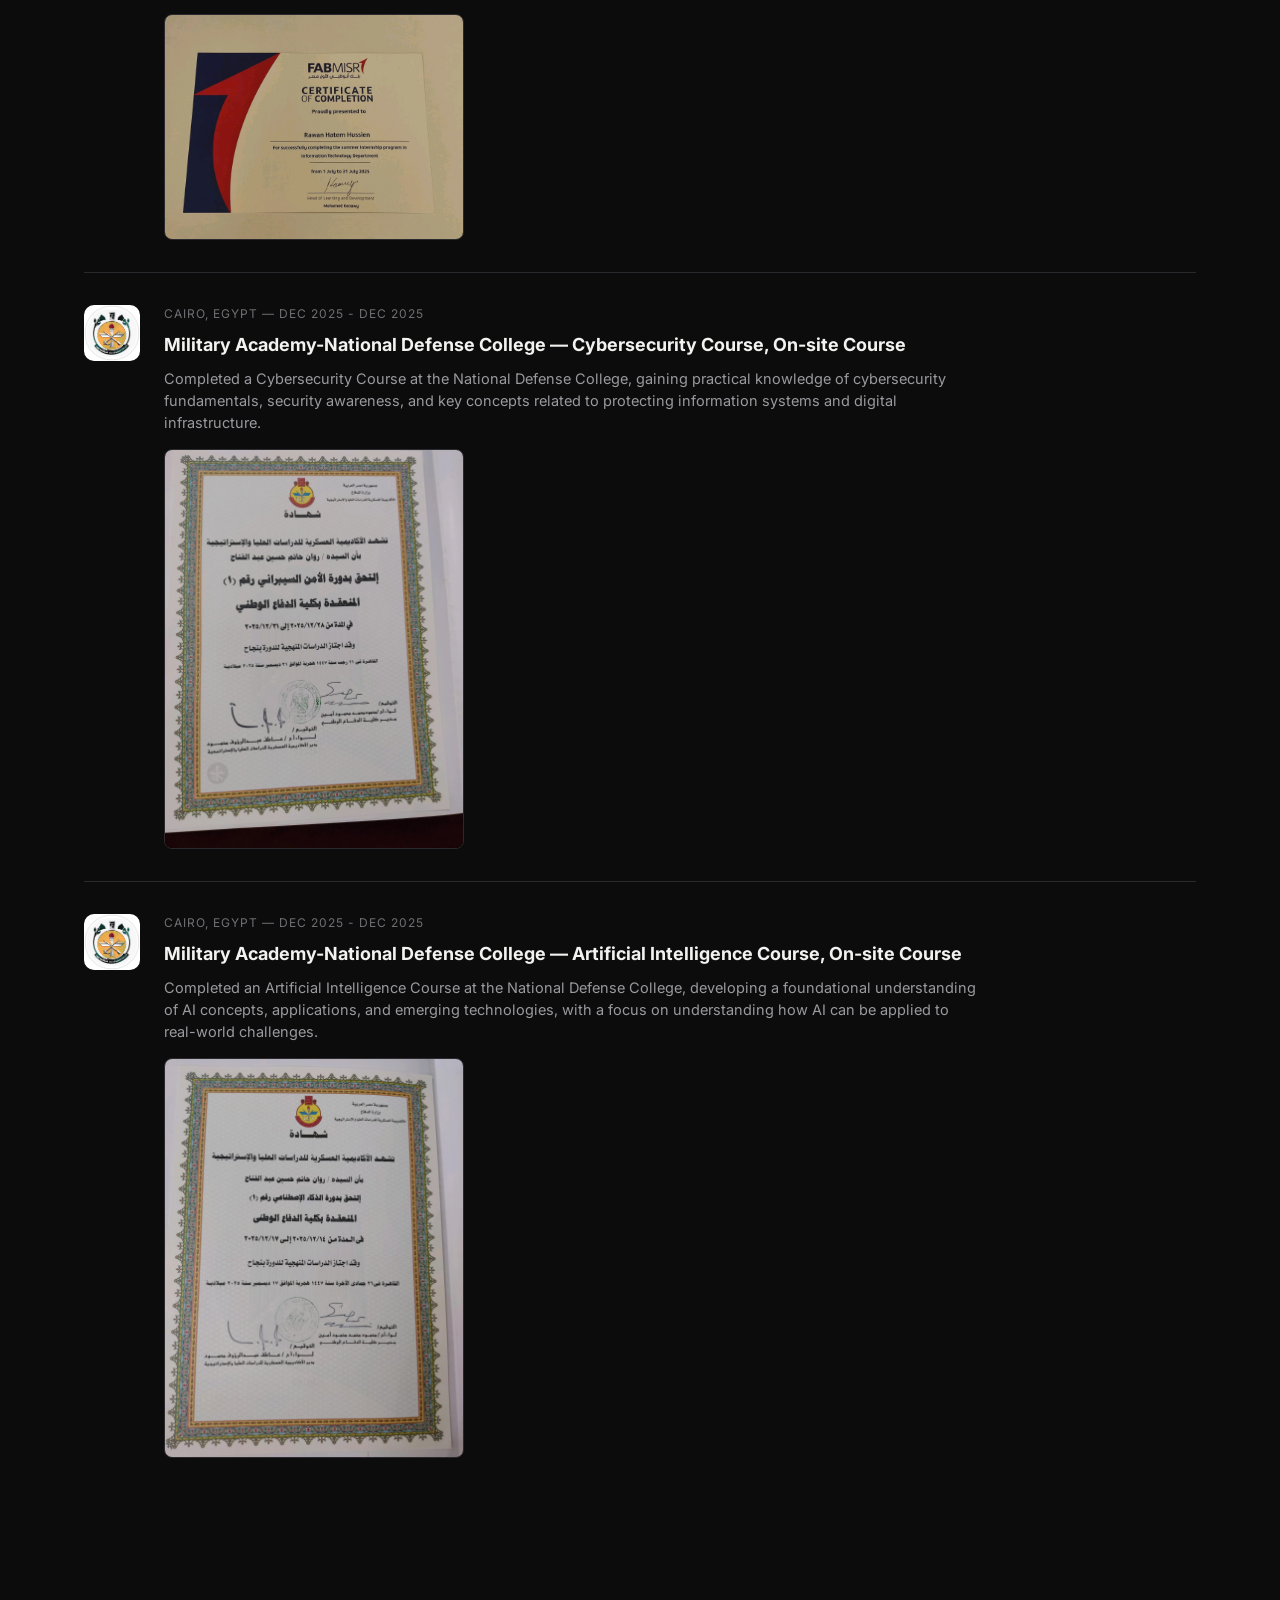
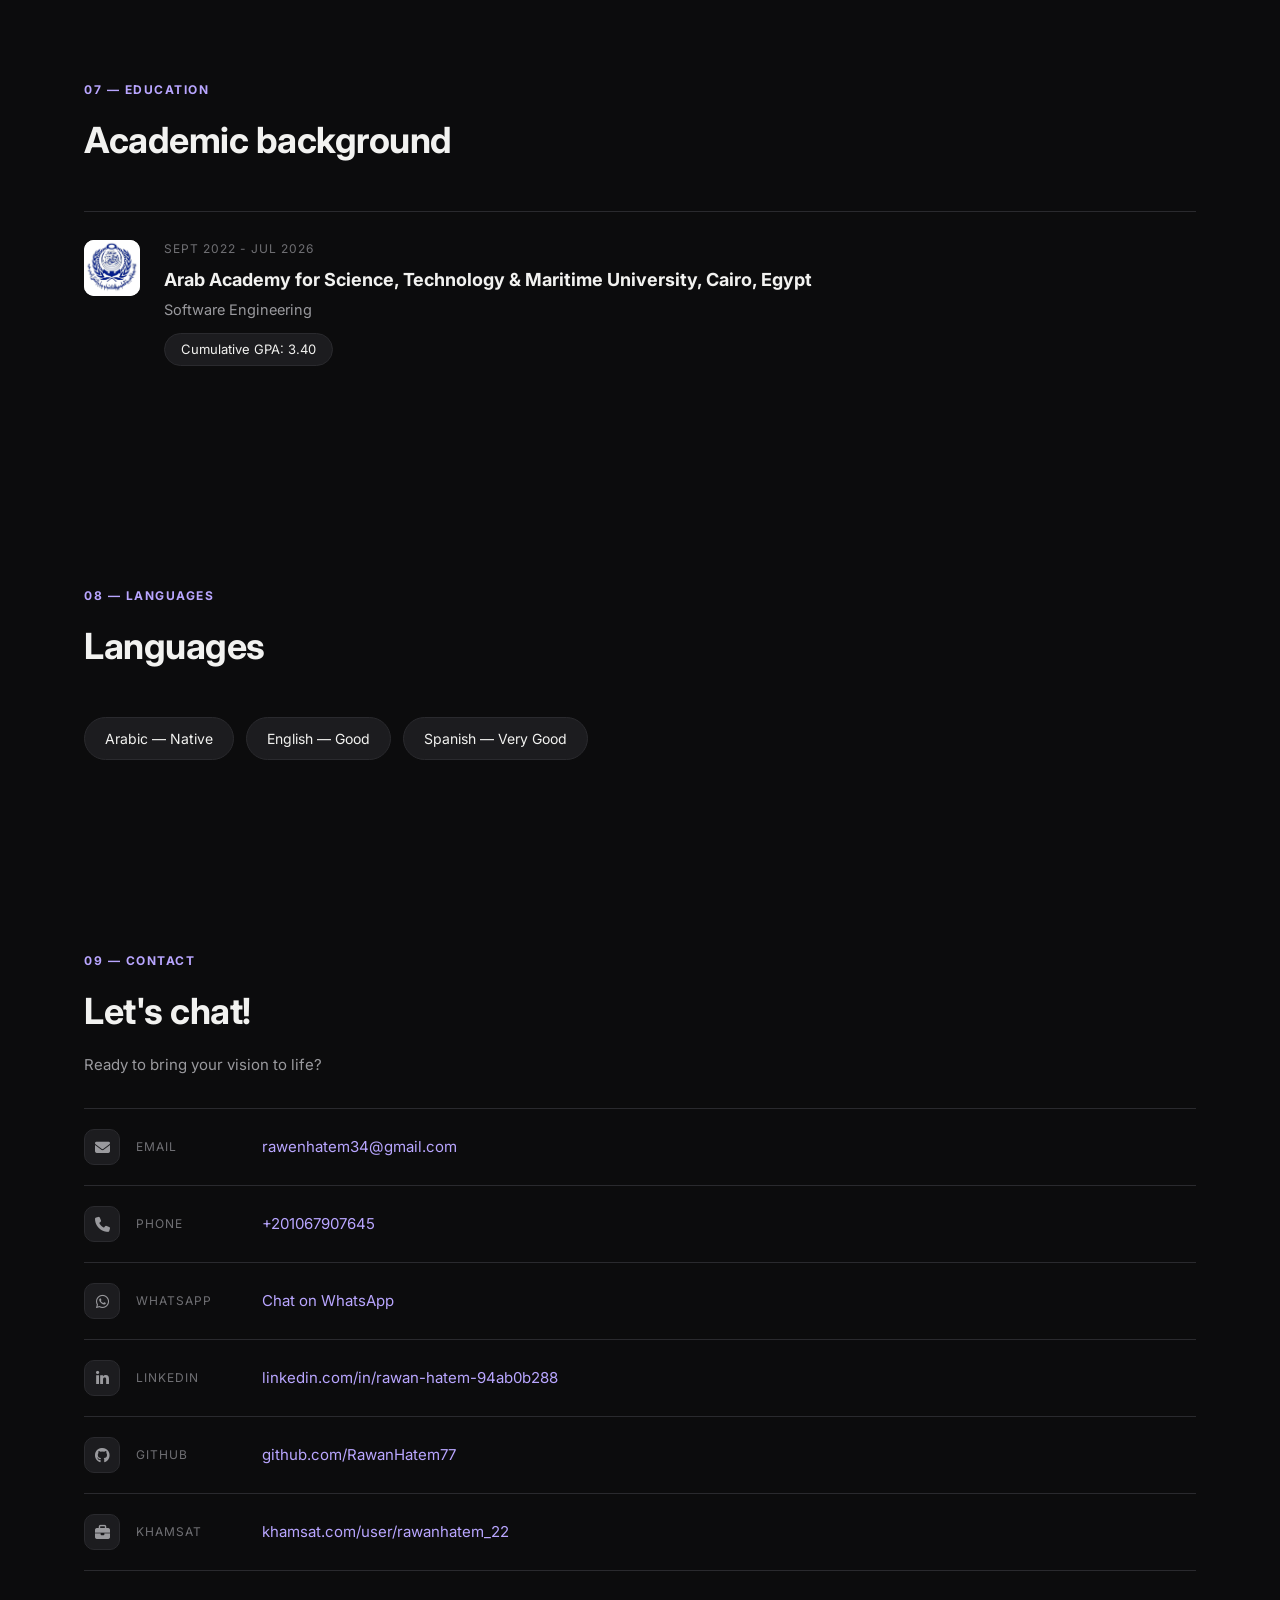
==== commit 982227d3: "Update index.html" ====
--- a/index.html
+++ b/index.html
@@ -42,7 +42,7 @@
       </div>
       <div class="hero-photo">
         <!-- Replace with your own hero photo -->
-        <img src="images/my img.jpeg" alt="Rawan Hatem" onerror="this.style.display='none'">
+        <img src="images/MYIMG.jpg" alt="Rawan Hatem" onerror="this.style.display='none'">
       </div>
     </div>
   </section>
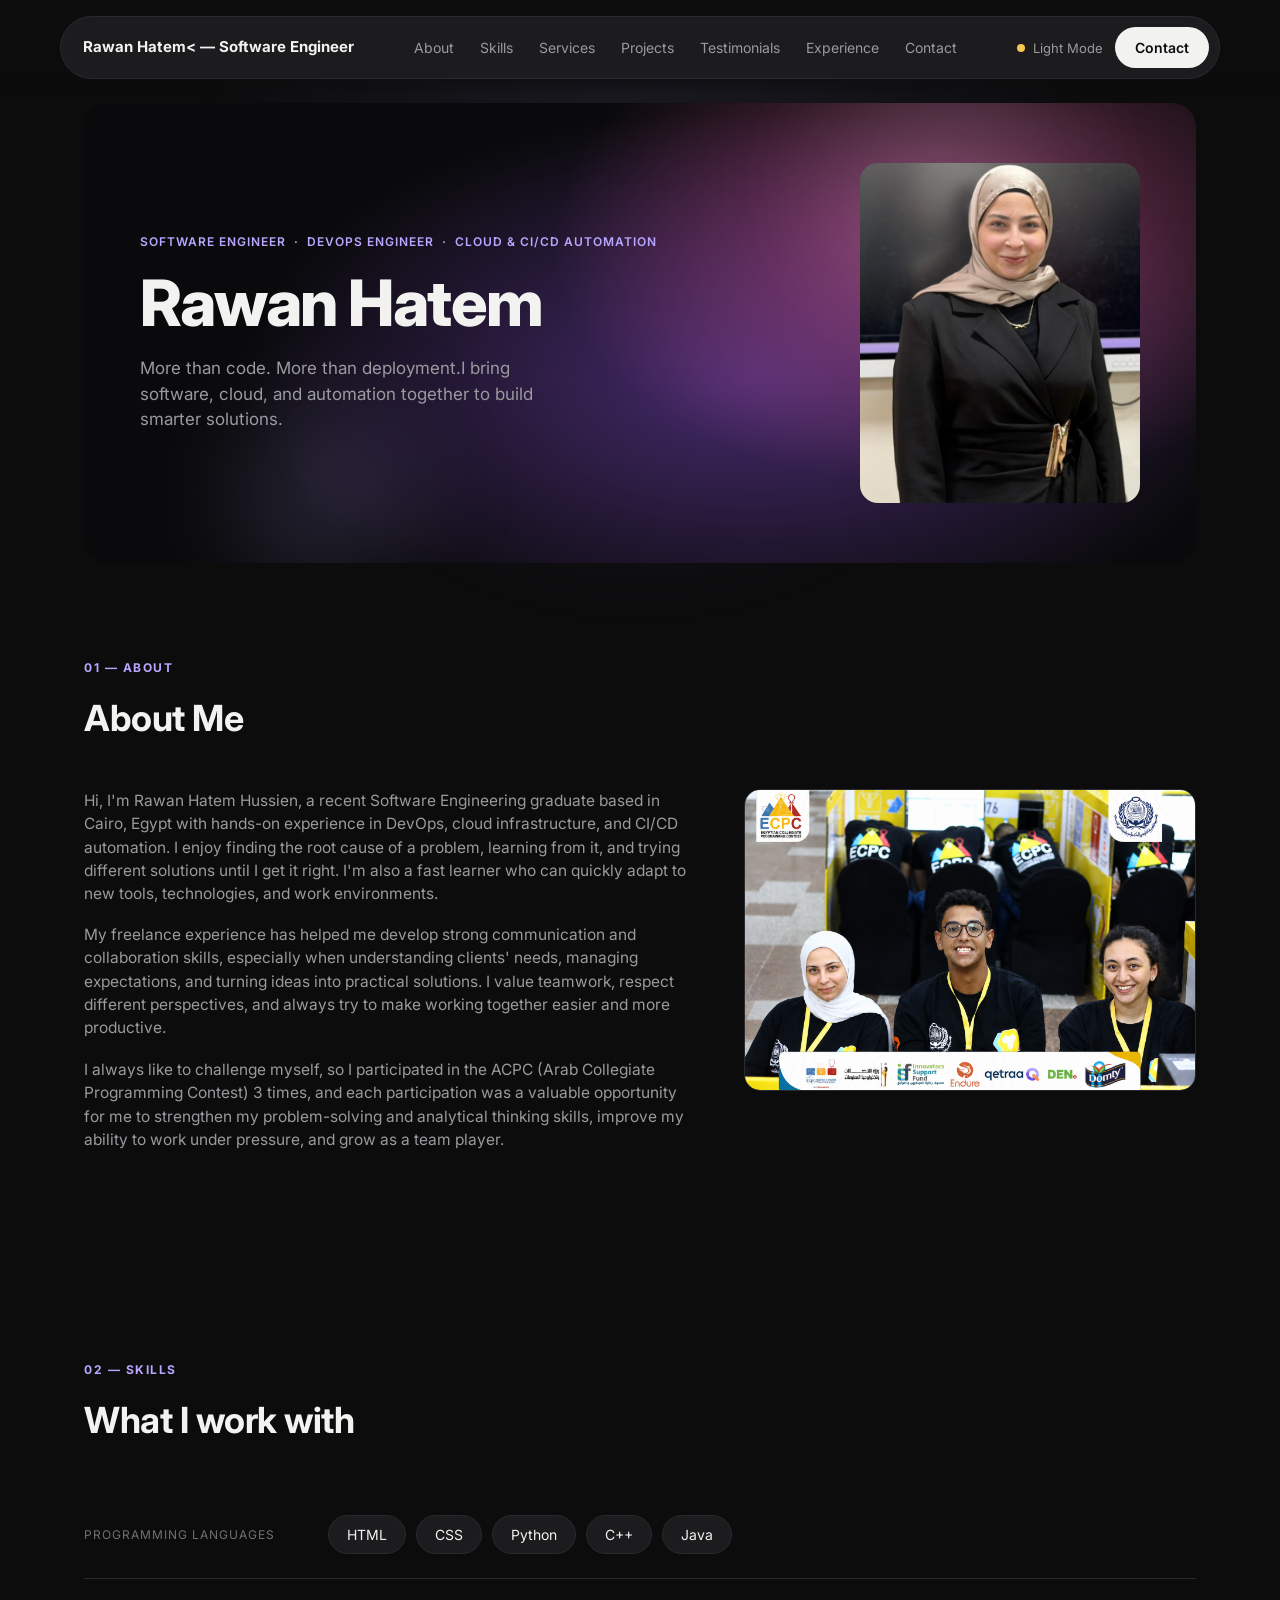
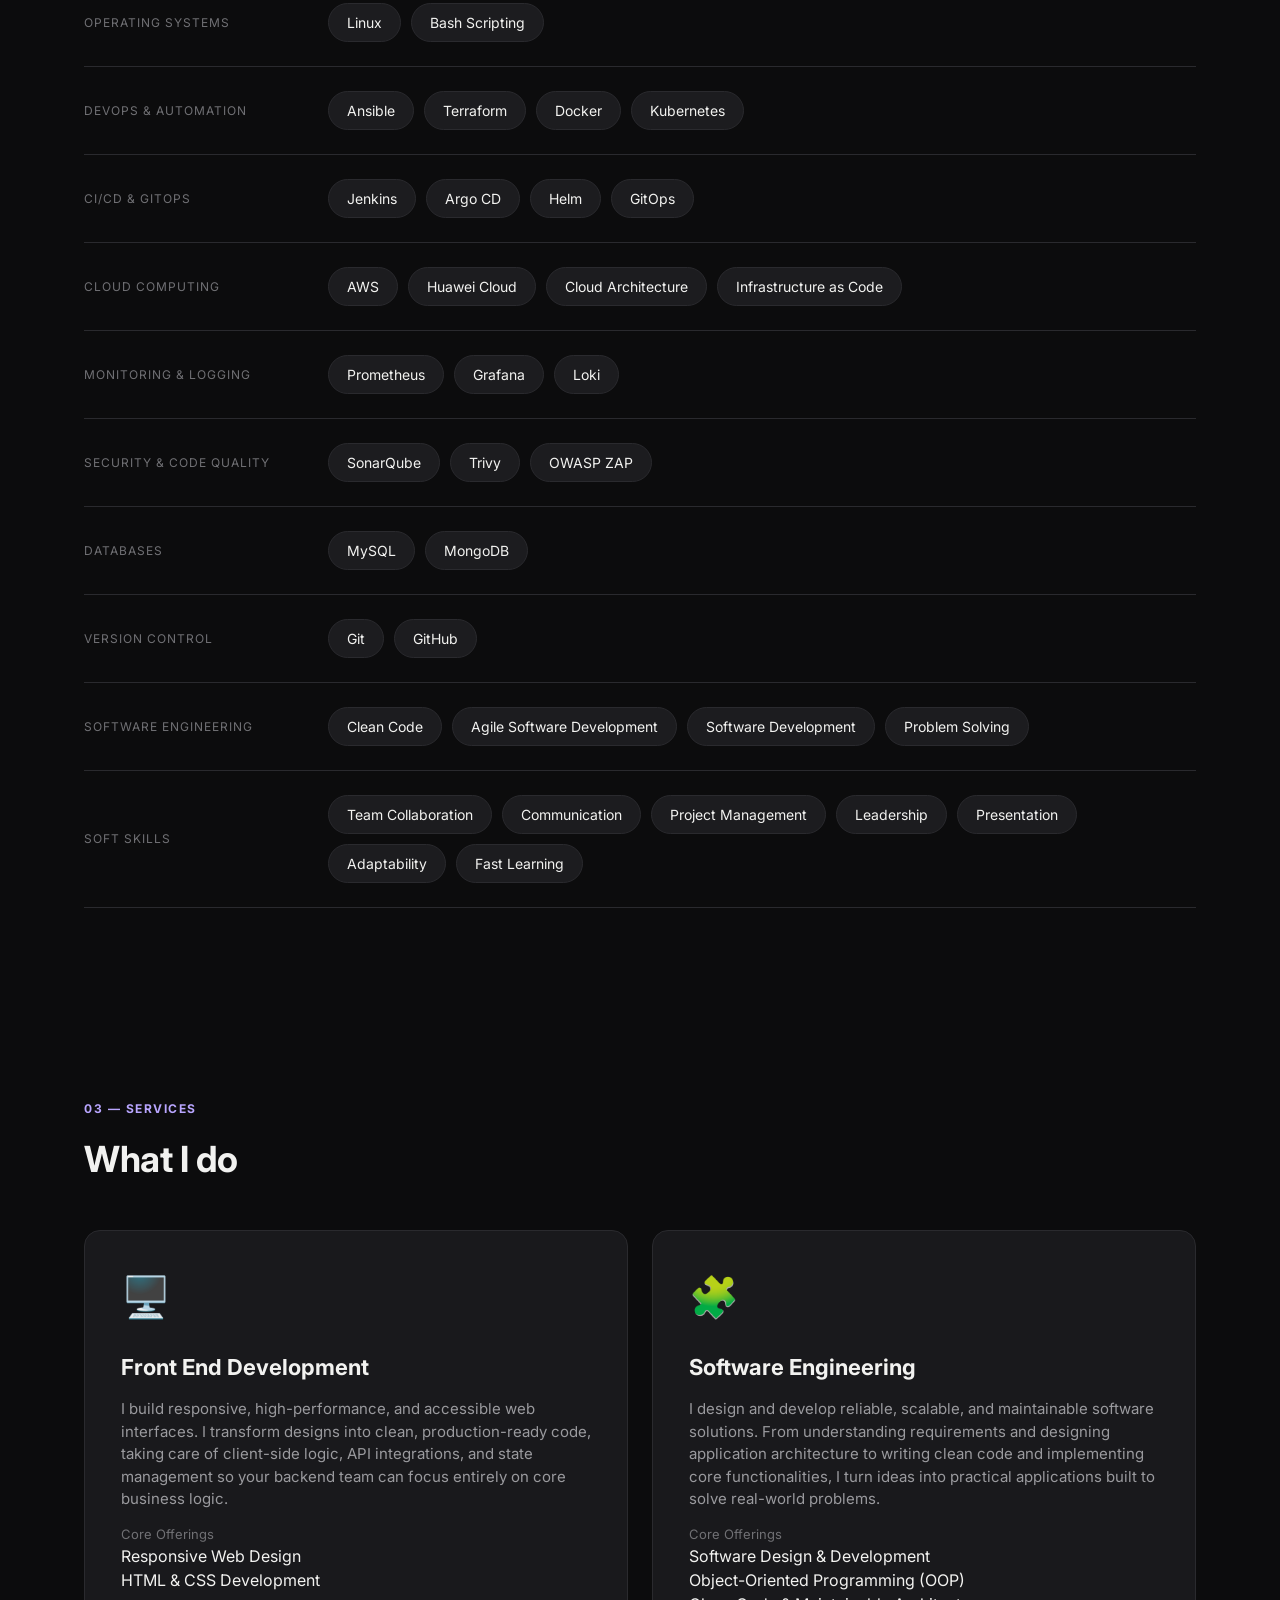
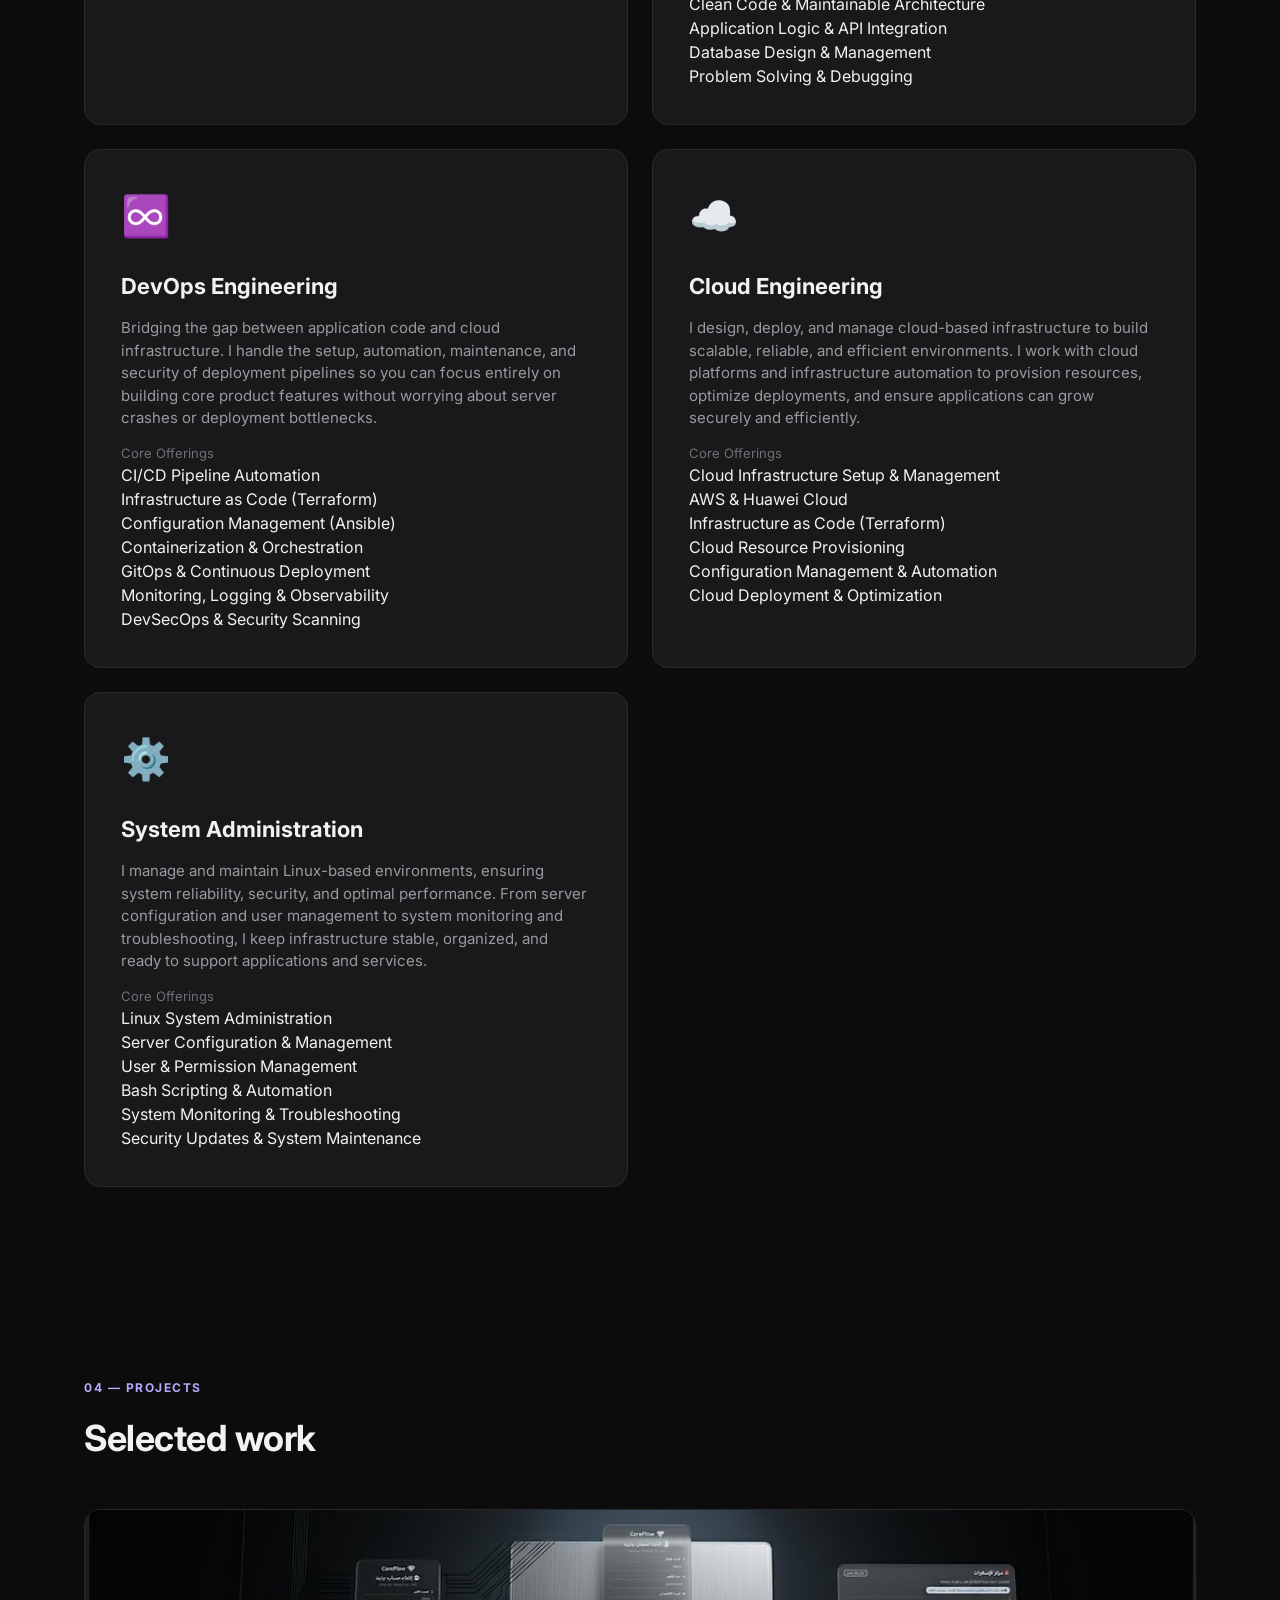
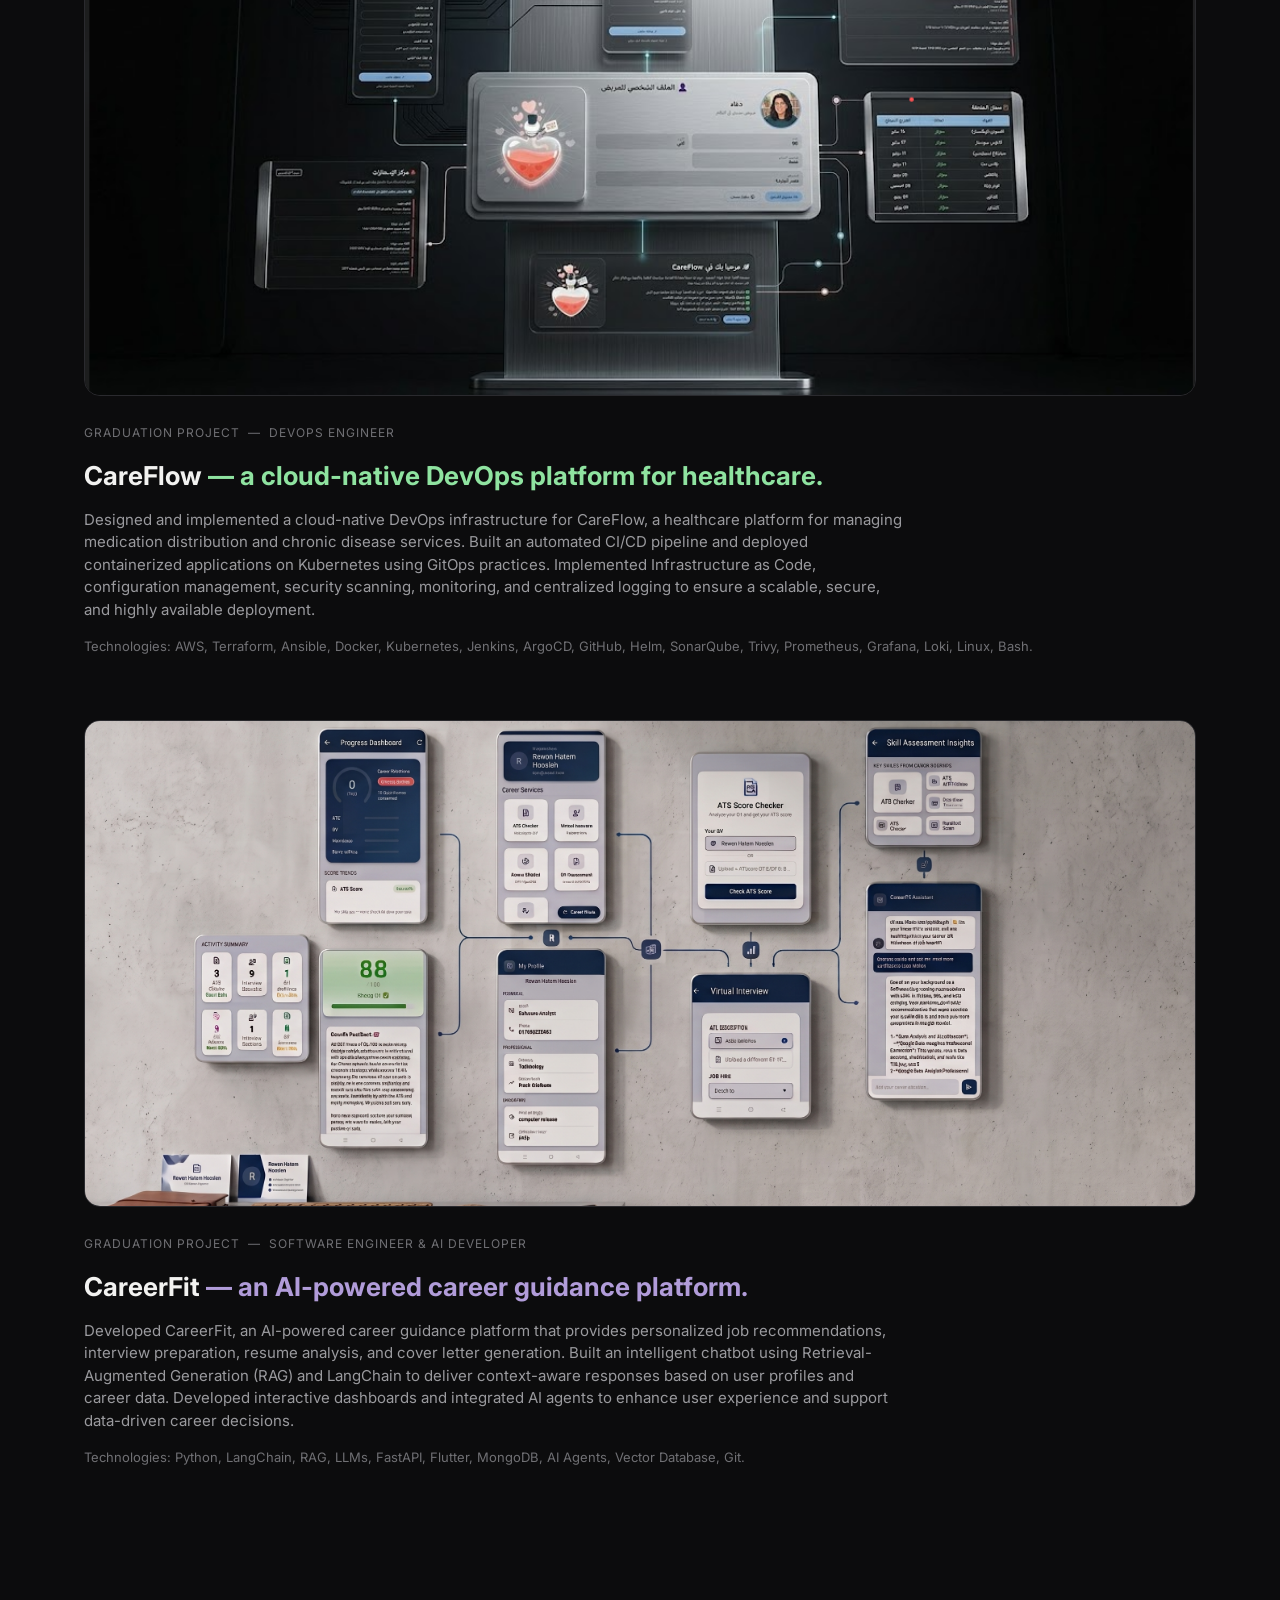
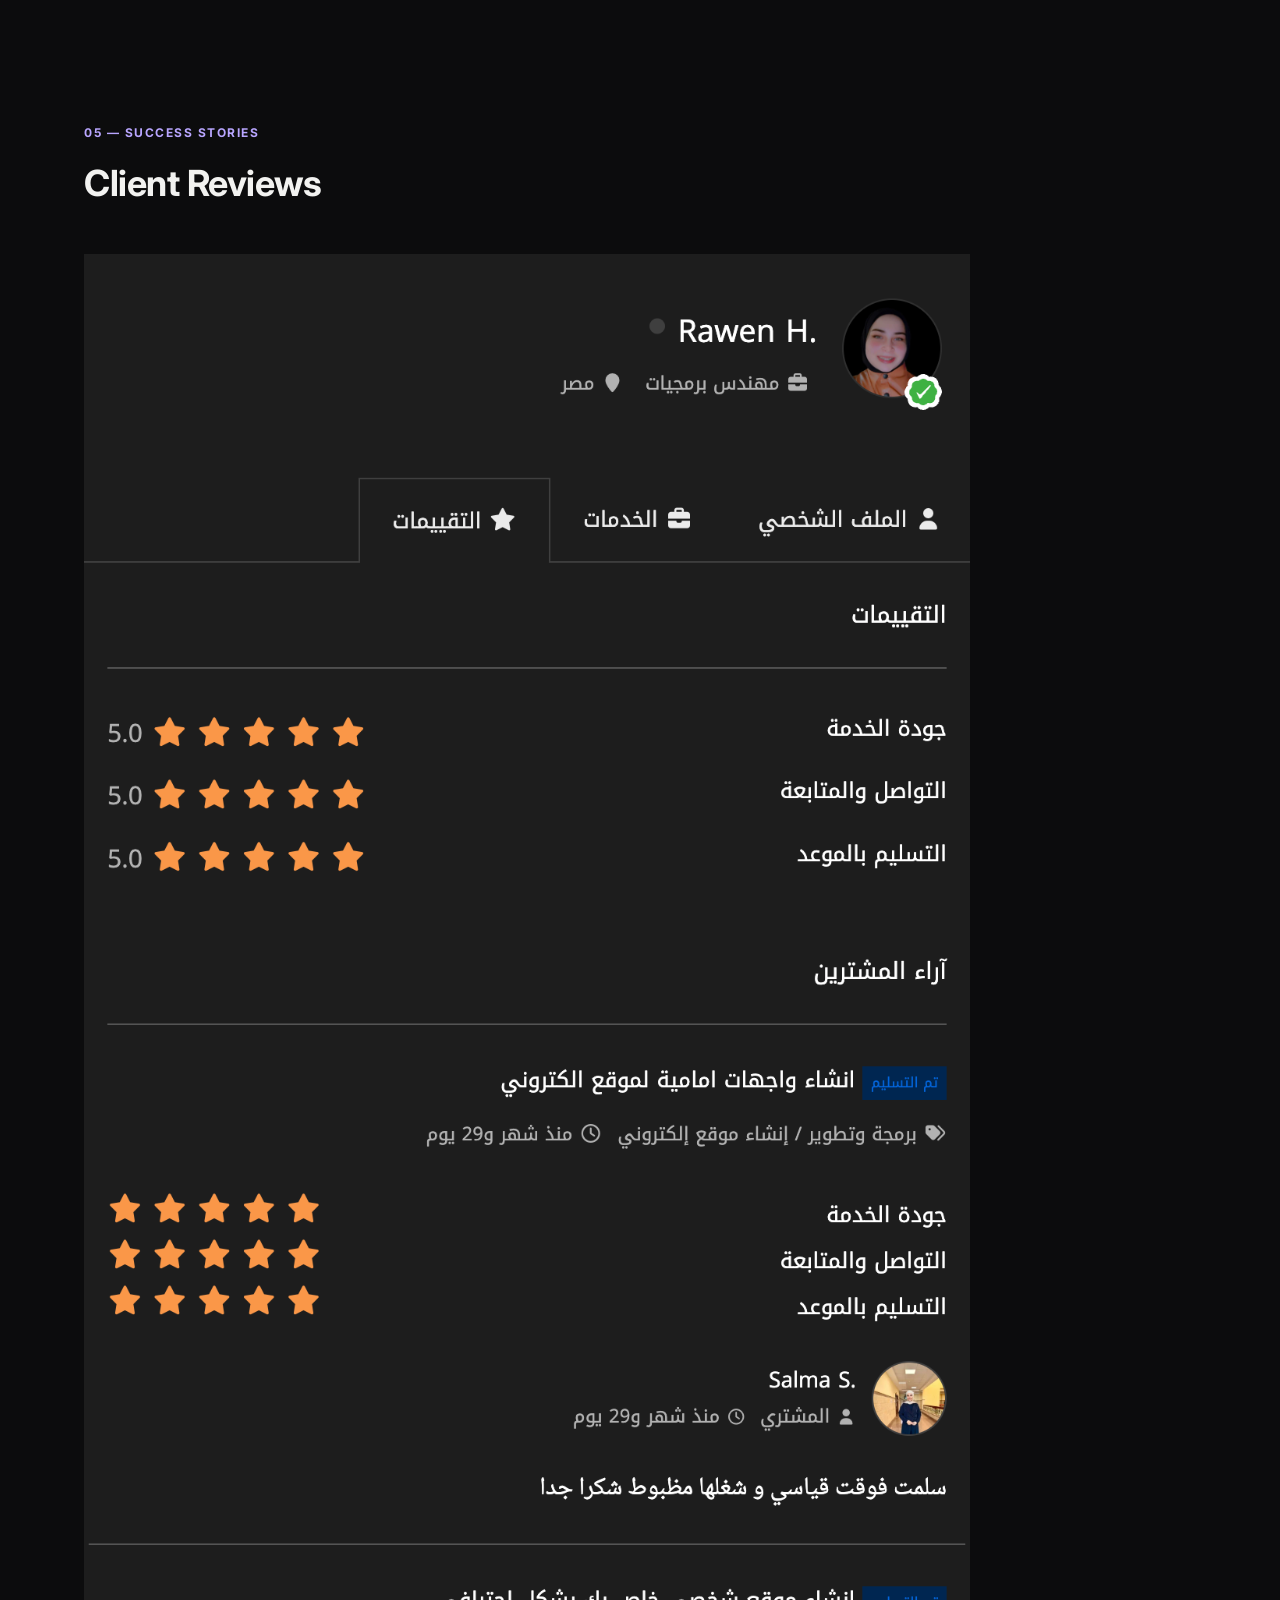
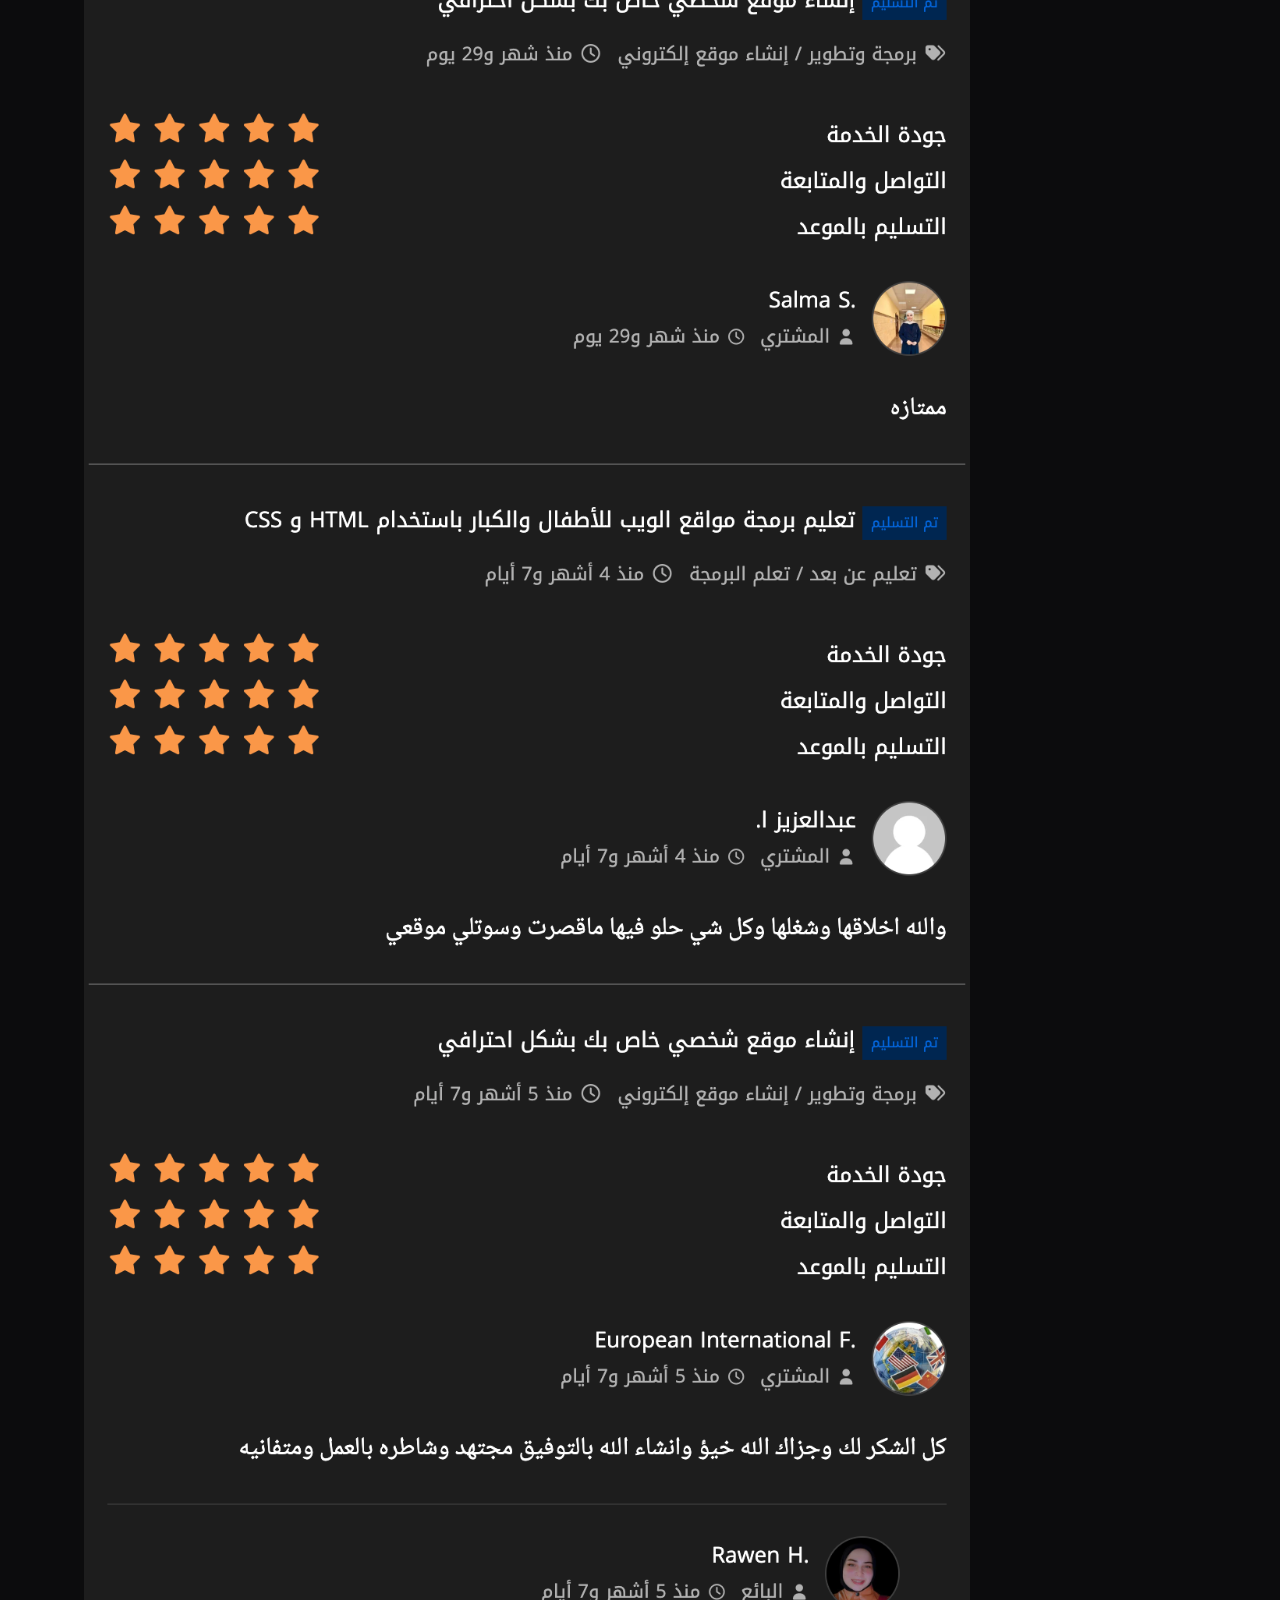
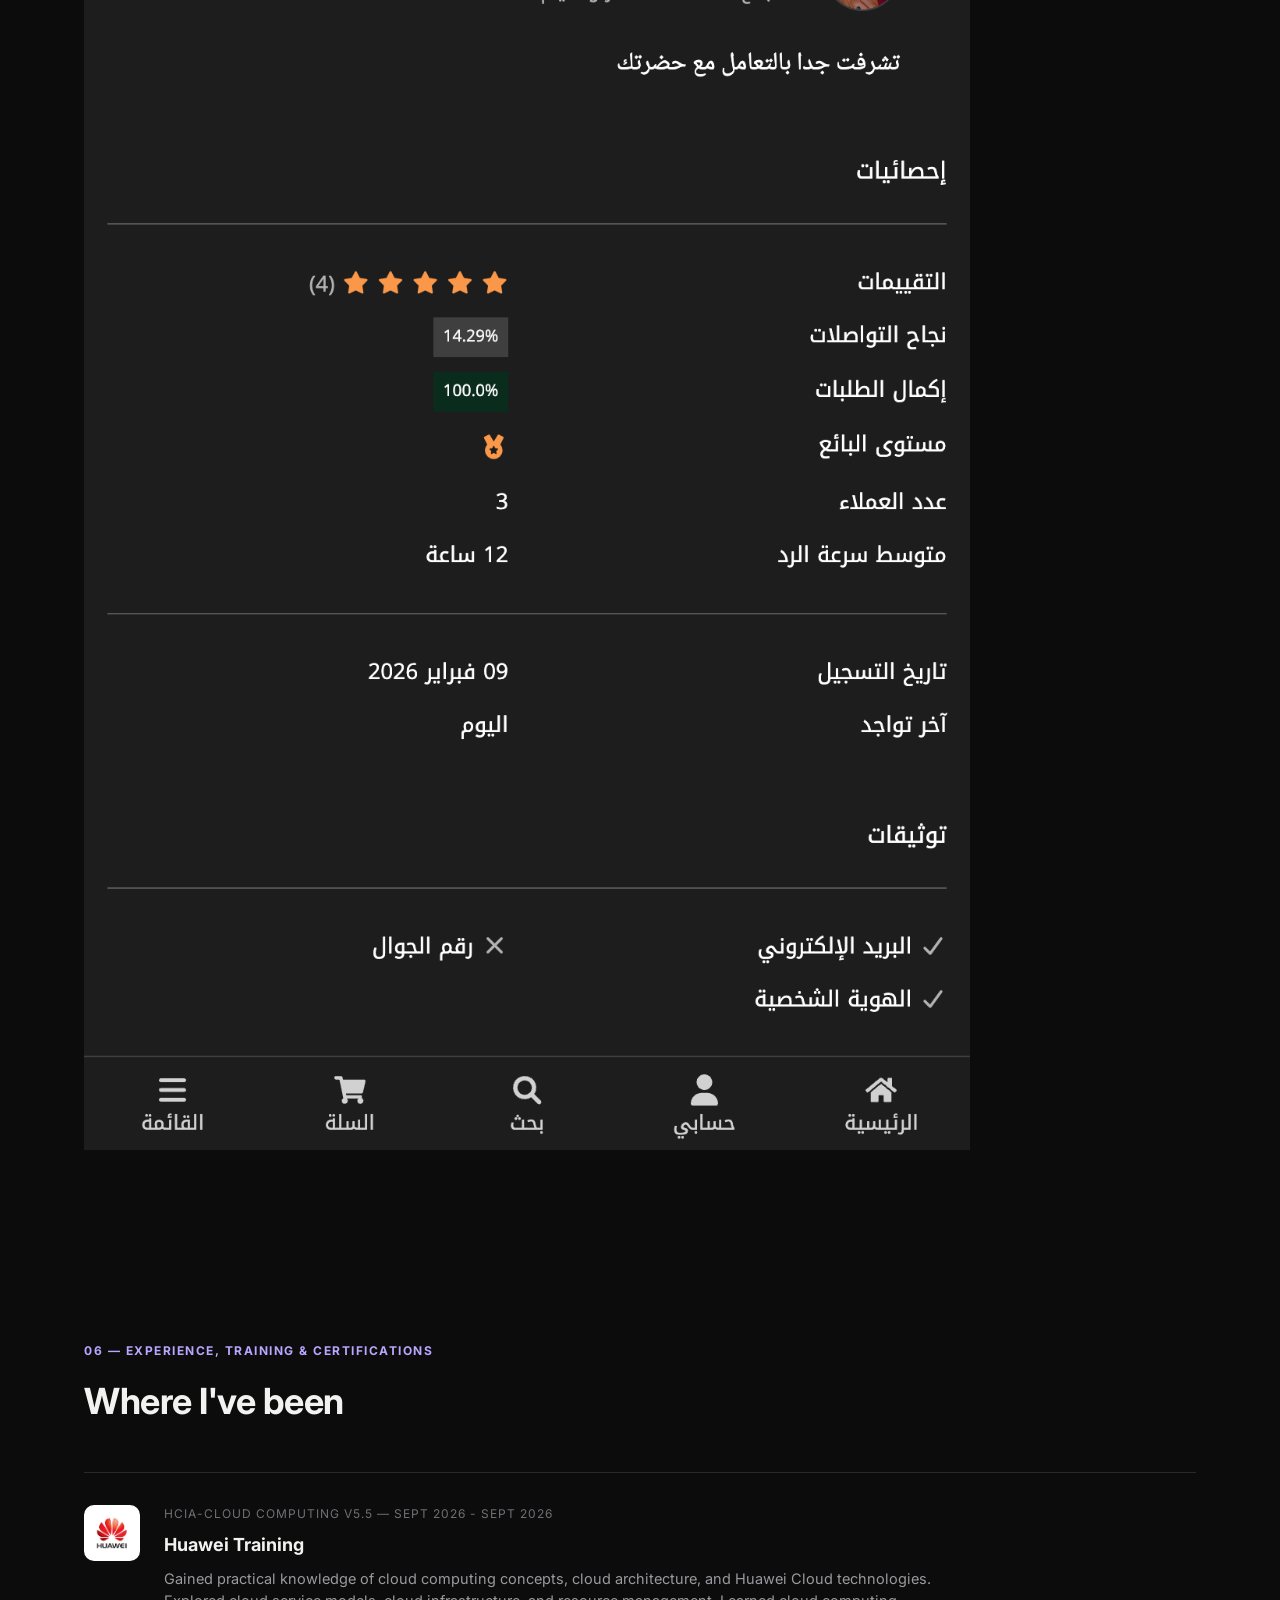
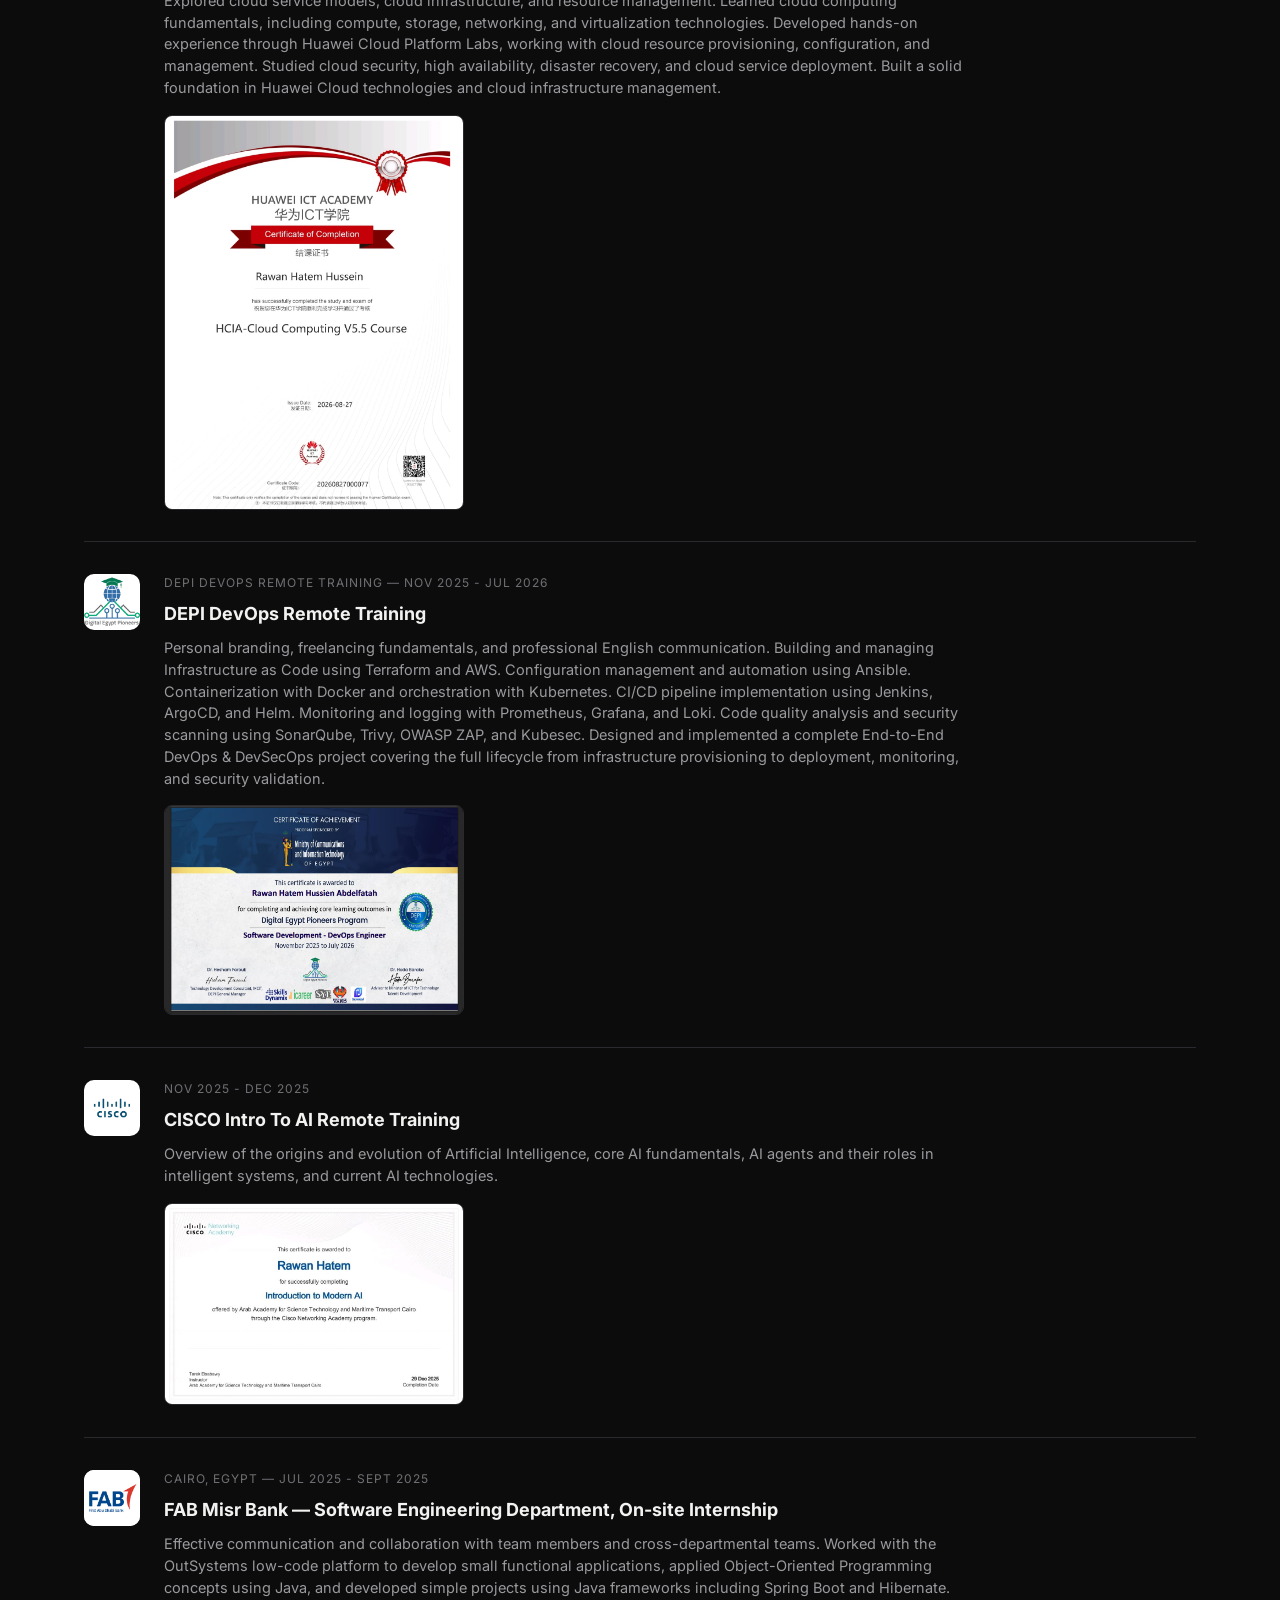
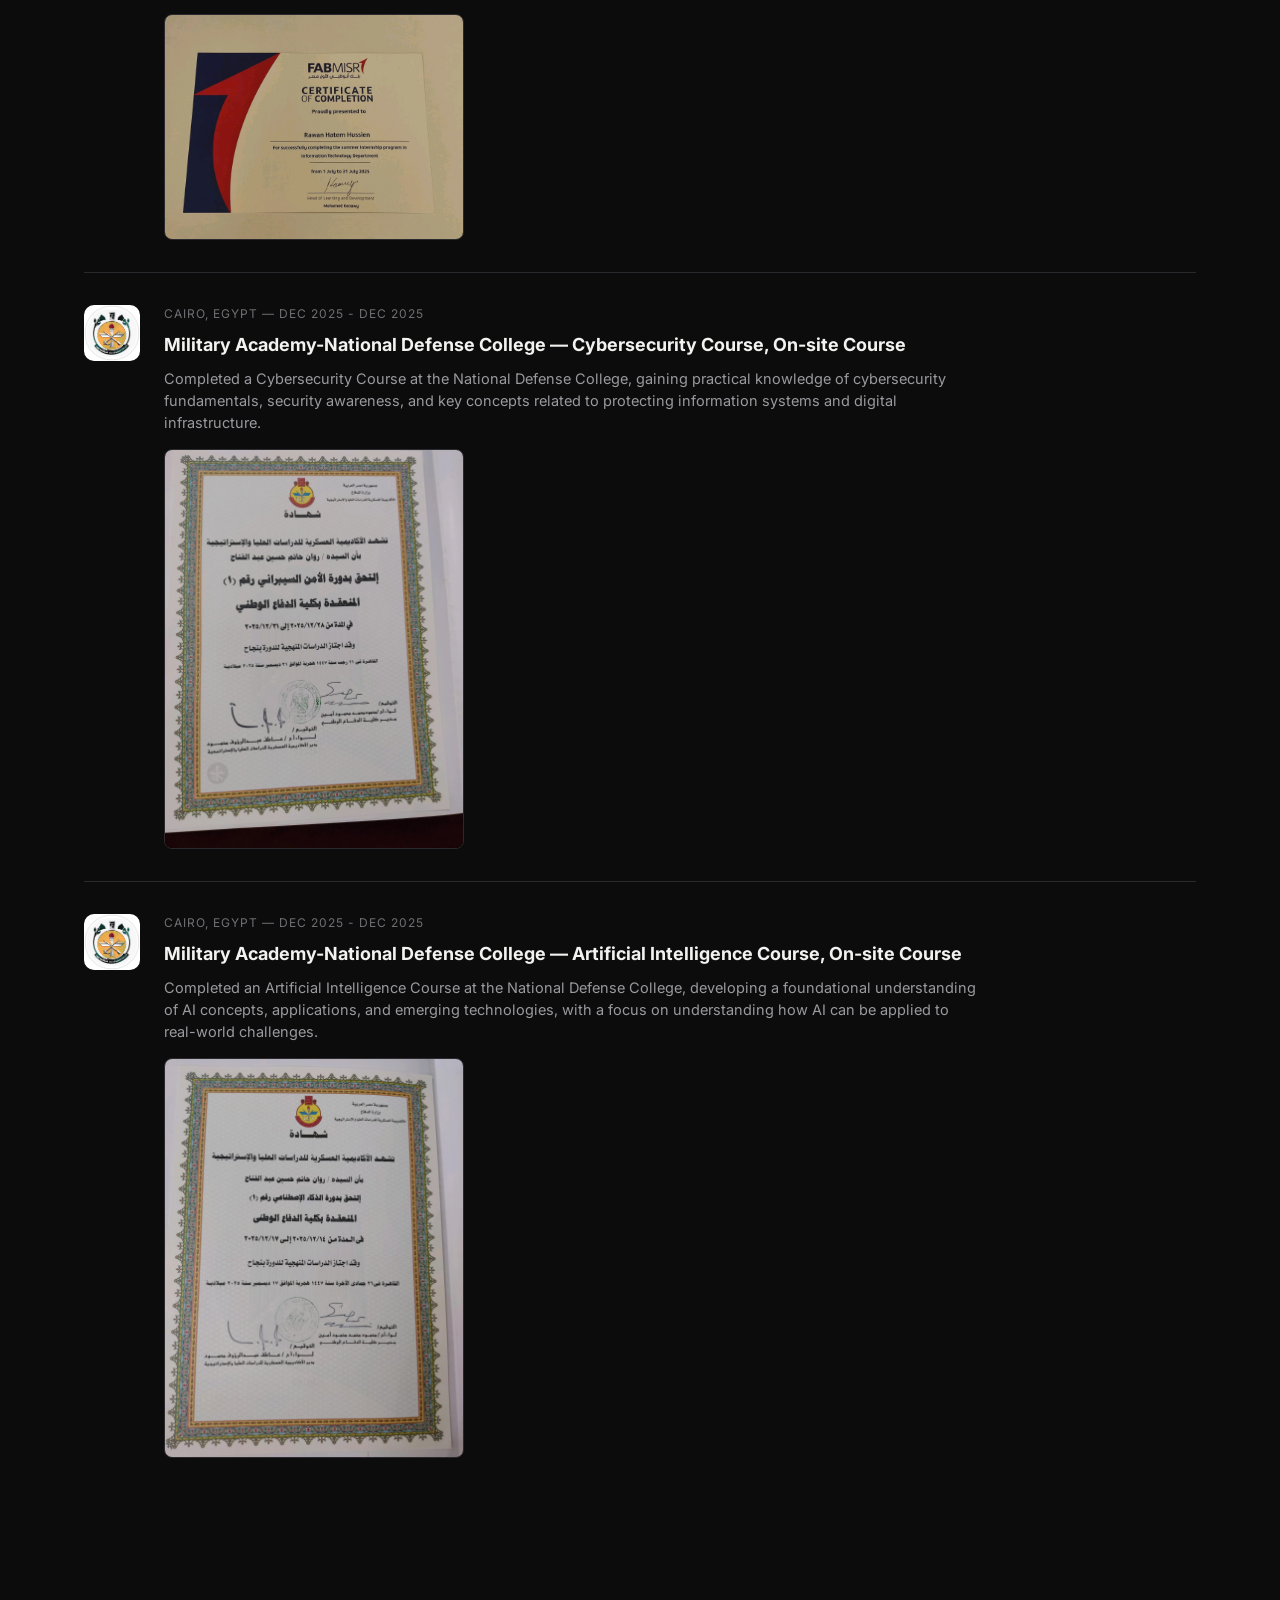
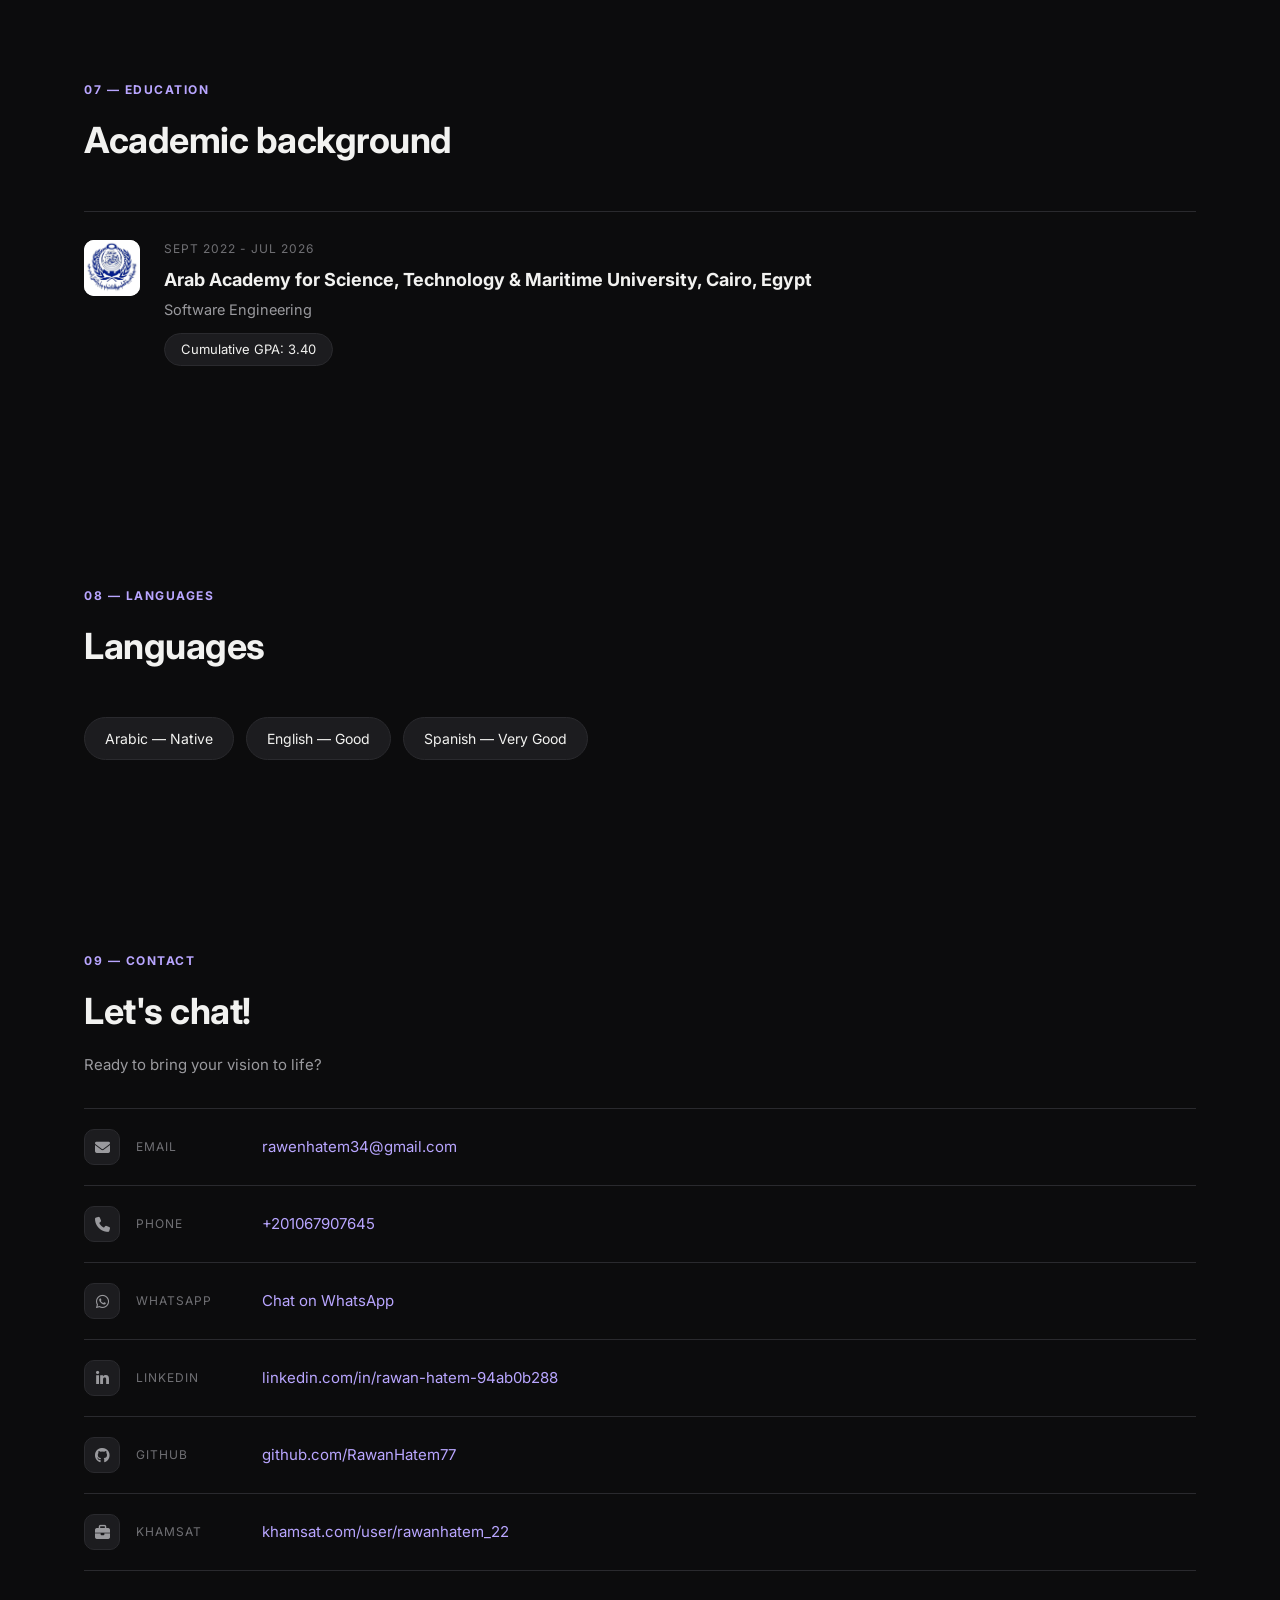
==== commit df88e73c: "Update image source in index.html" ====
--- a/index.html
+++ b/index.html
@@ -42,7 +42,7 @@
       </div>
       <div class="hero-photo">
         <!-- Replace with your own hero photo -->
-        <img src="images/MYIMG.jpg" alt="Rawan Hatem" onerror="this.style.display='none'">
+        <img src="images/my img.jpeg" alt="Rawan Hatem" onerror="this.style.display='none'">
       </div>
     </div>
   </section>
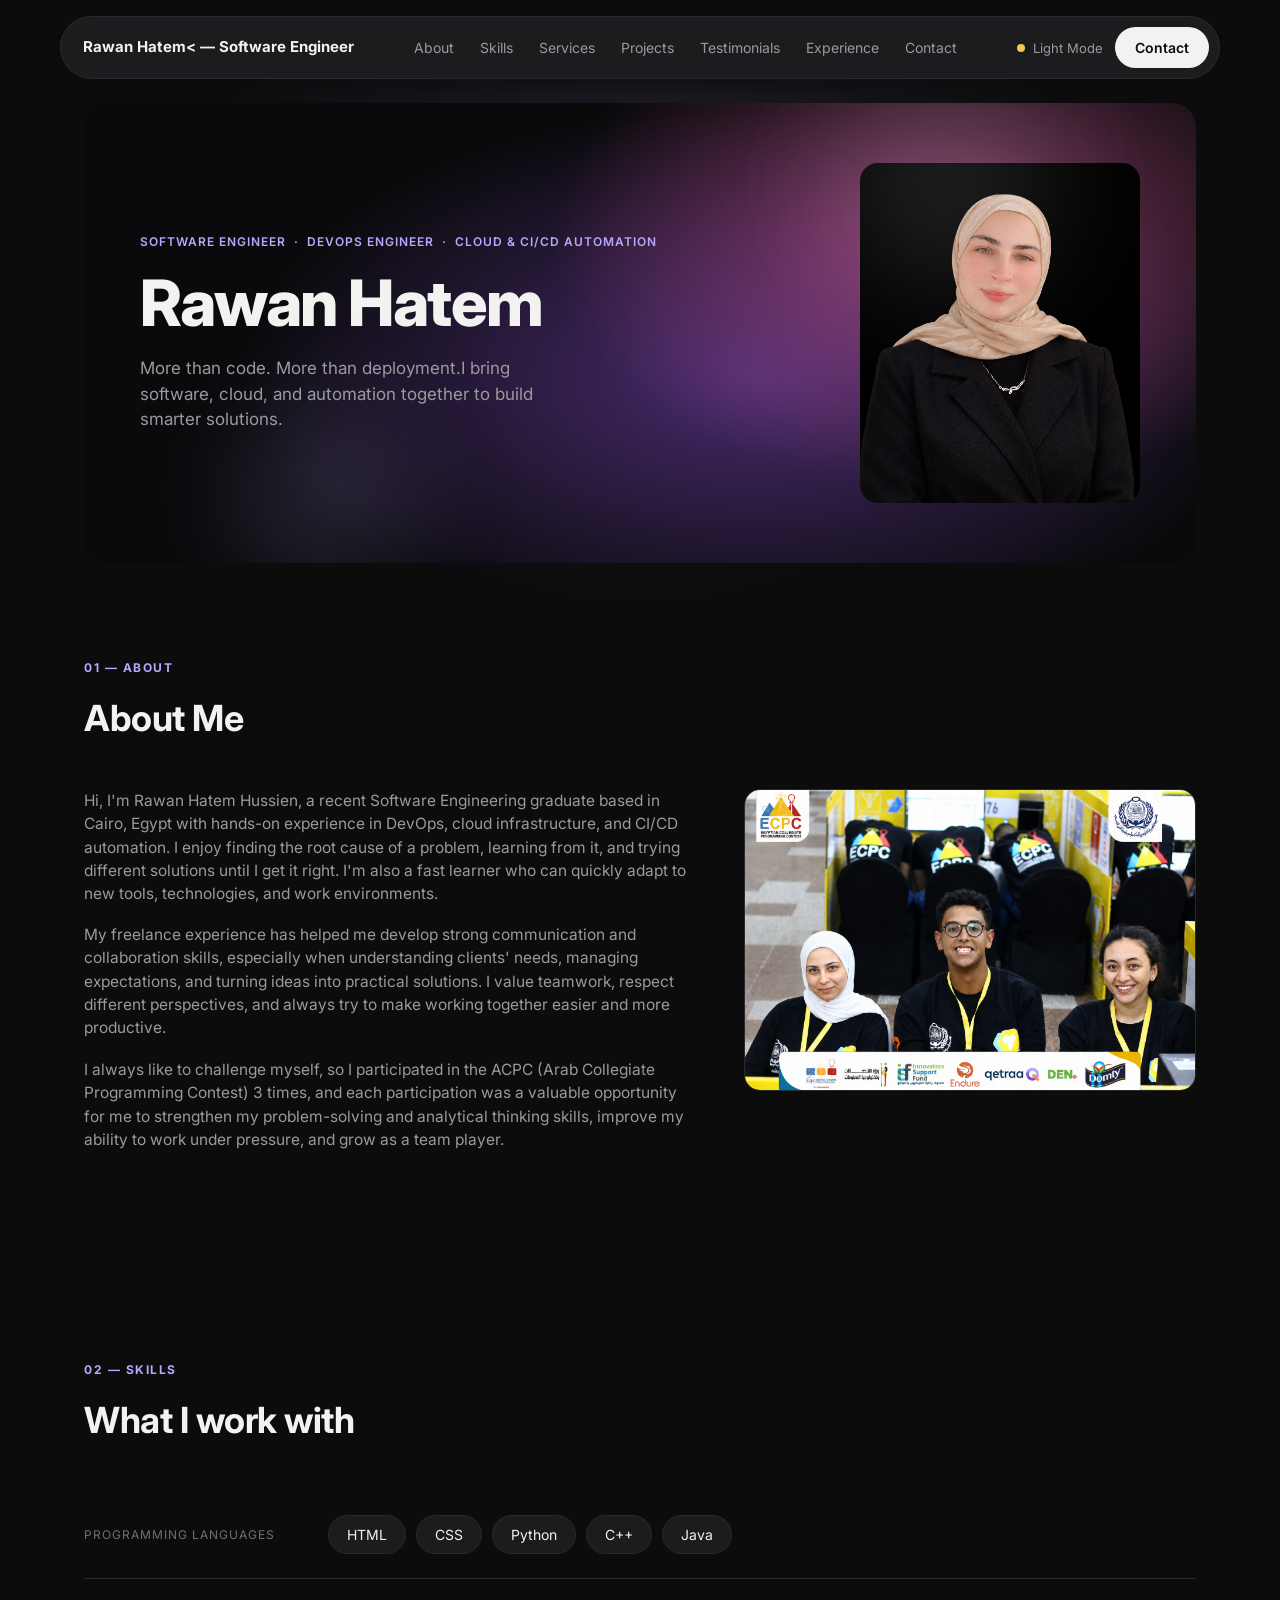
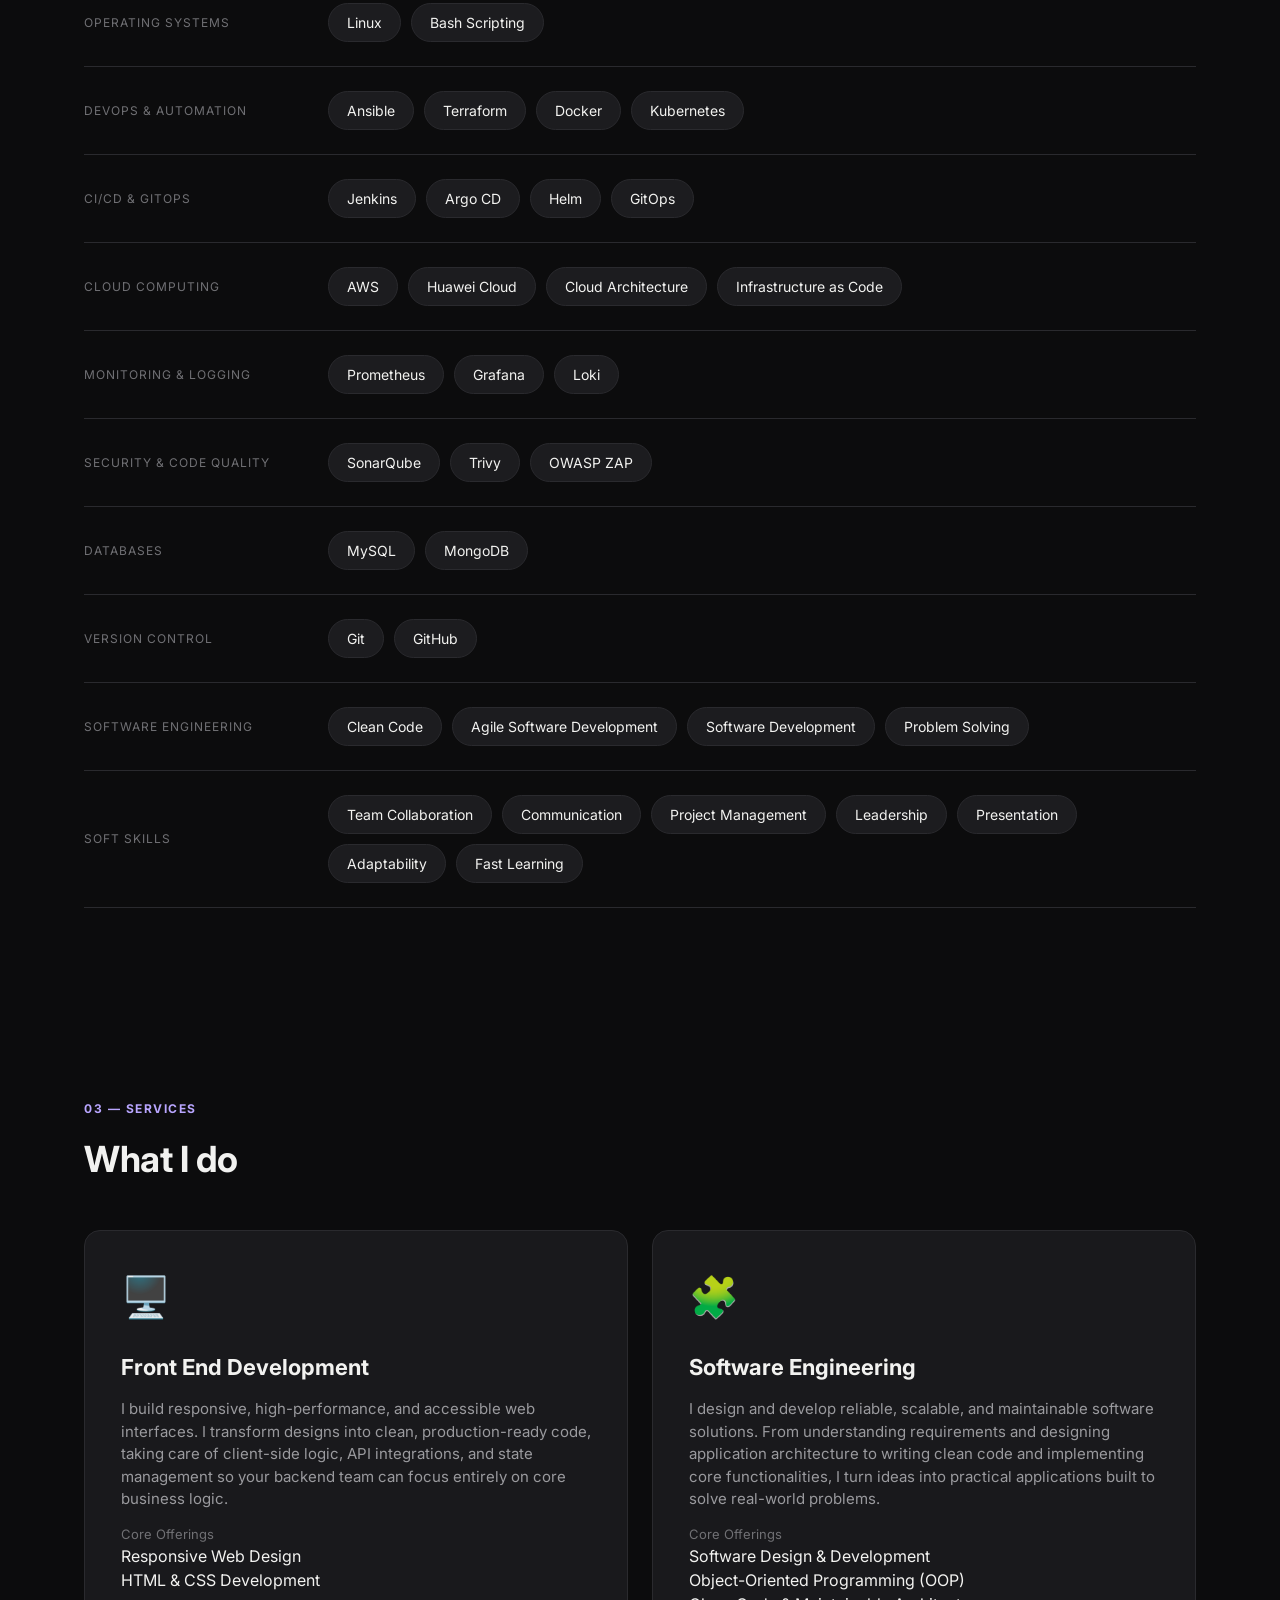
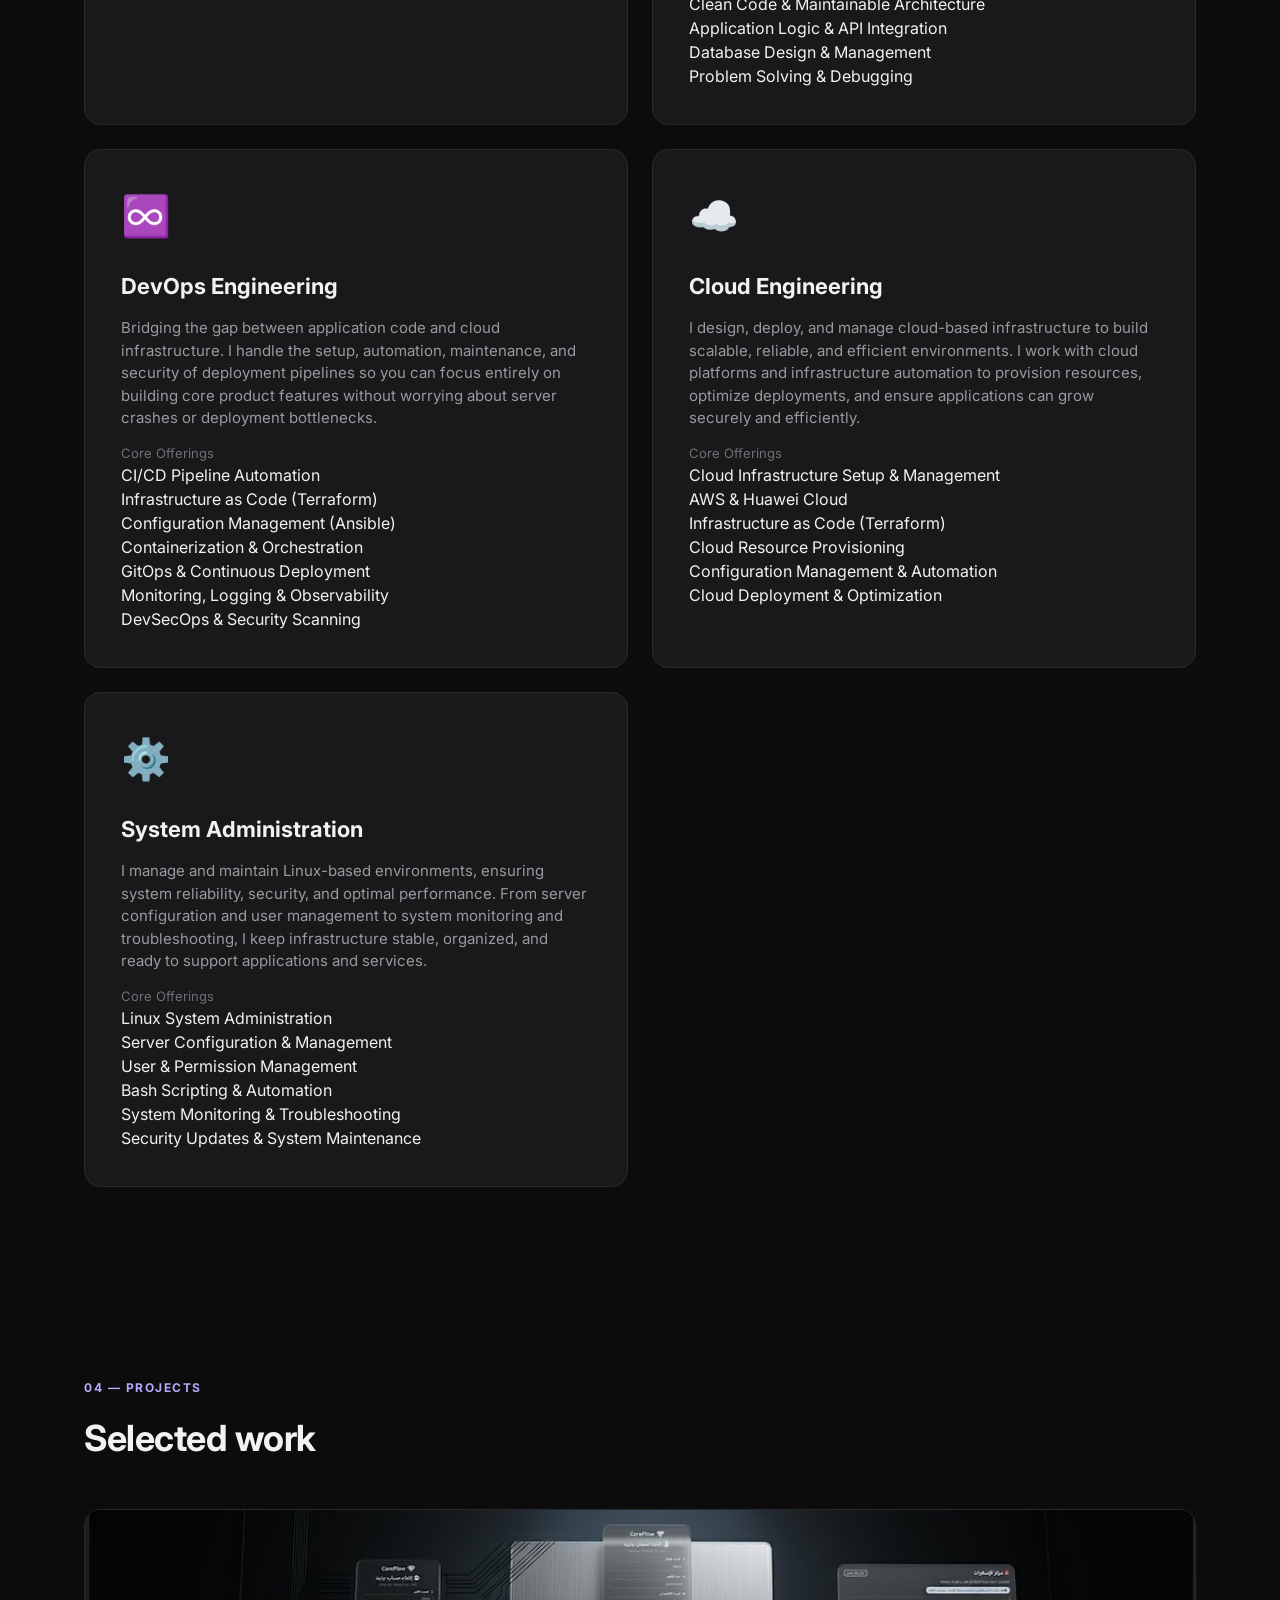
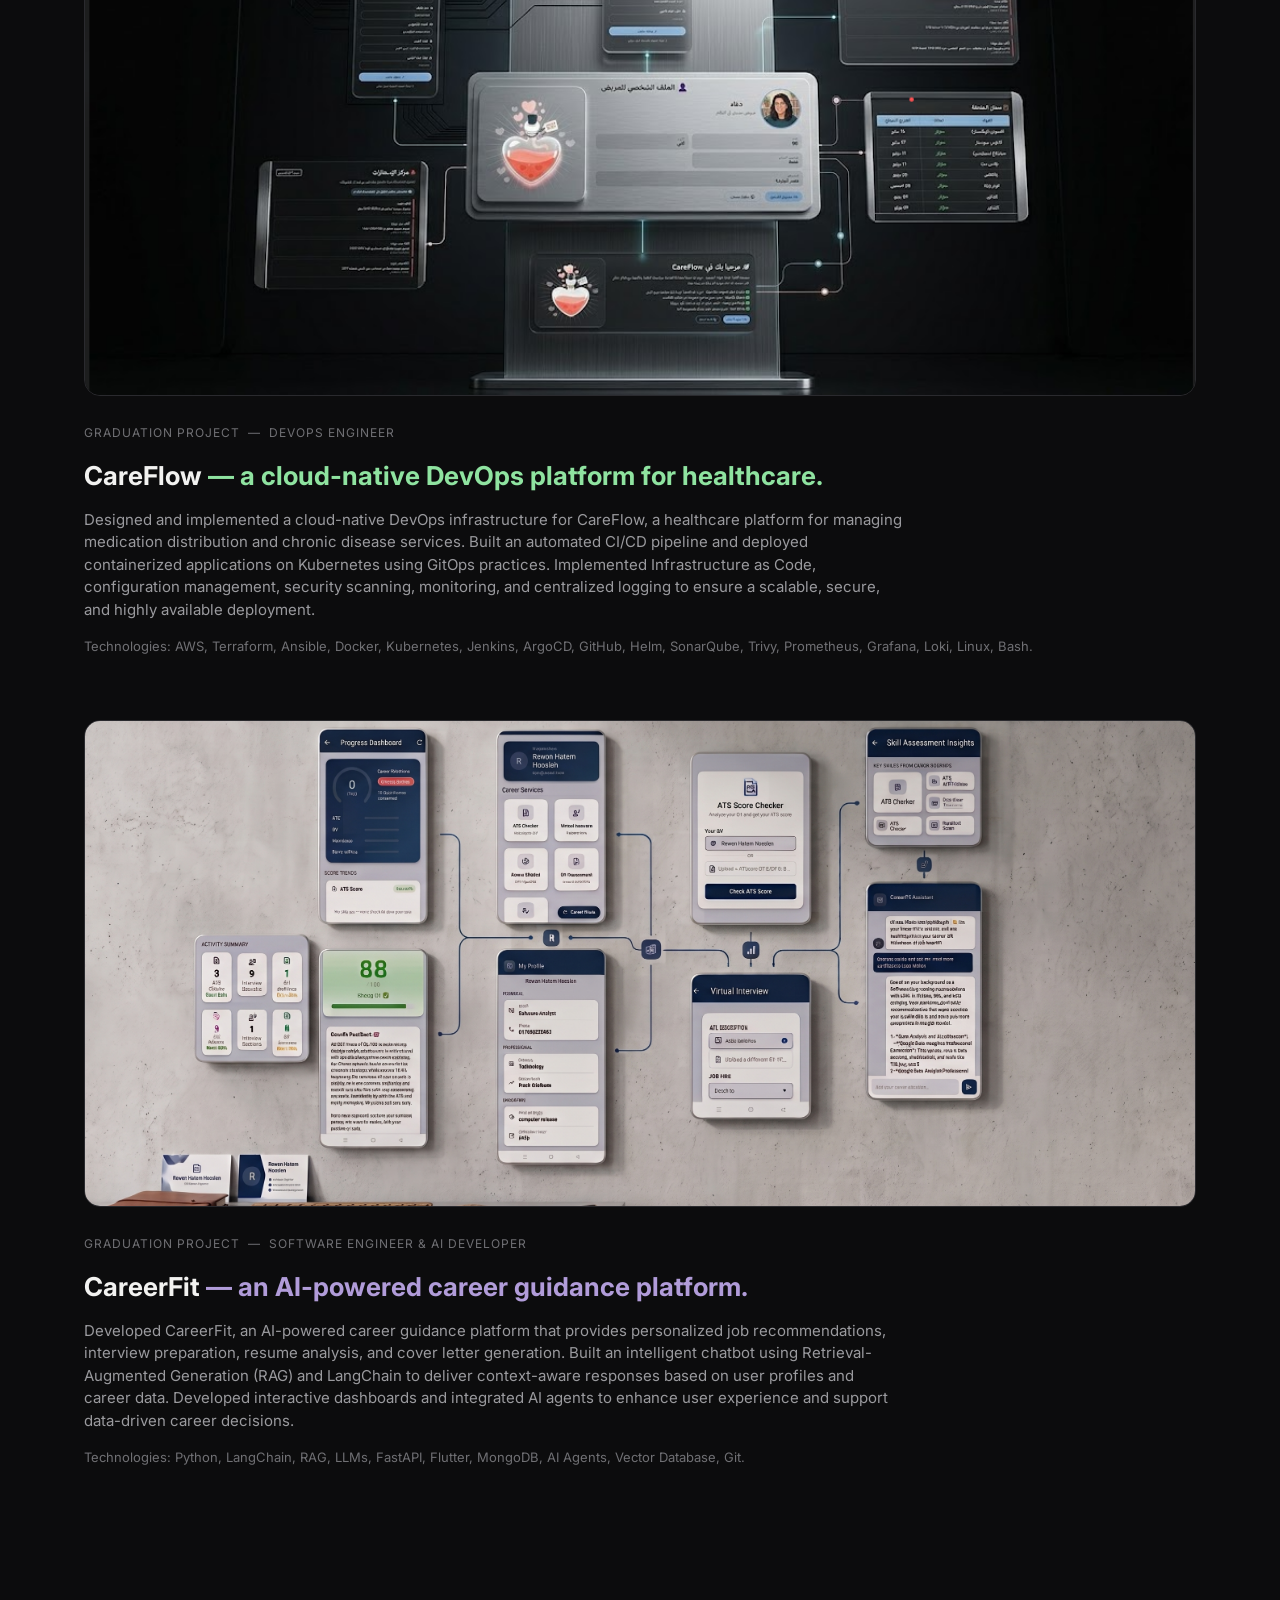
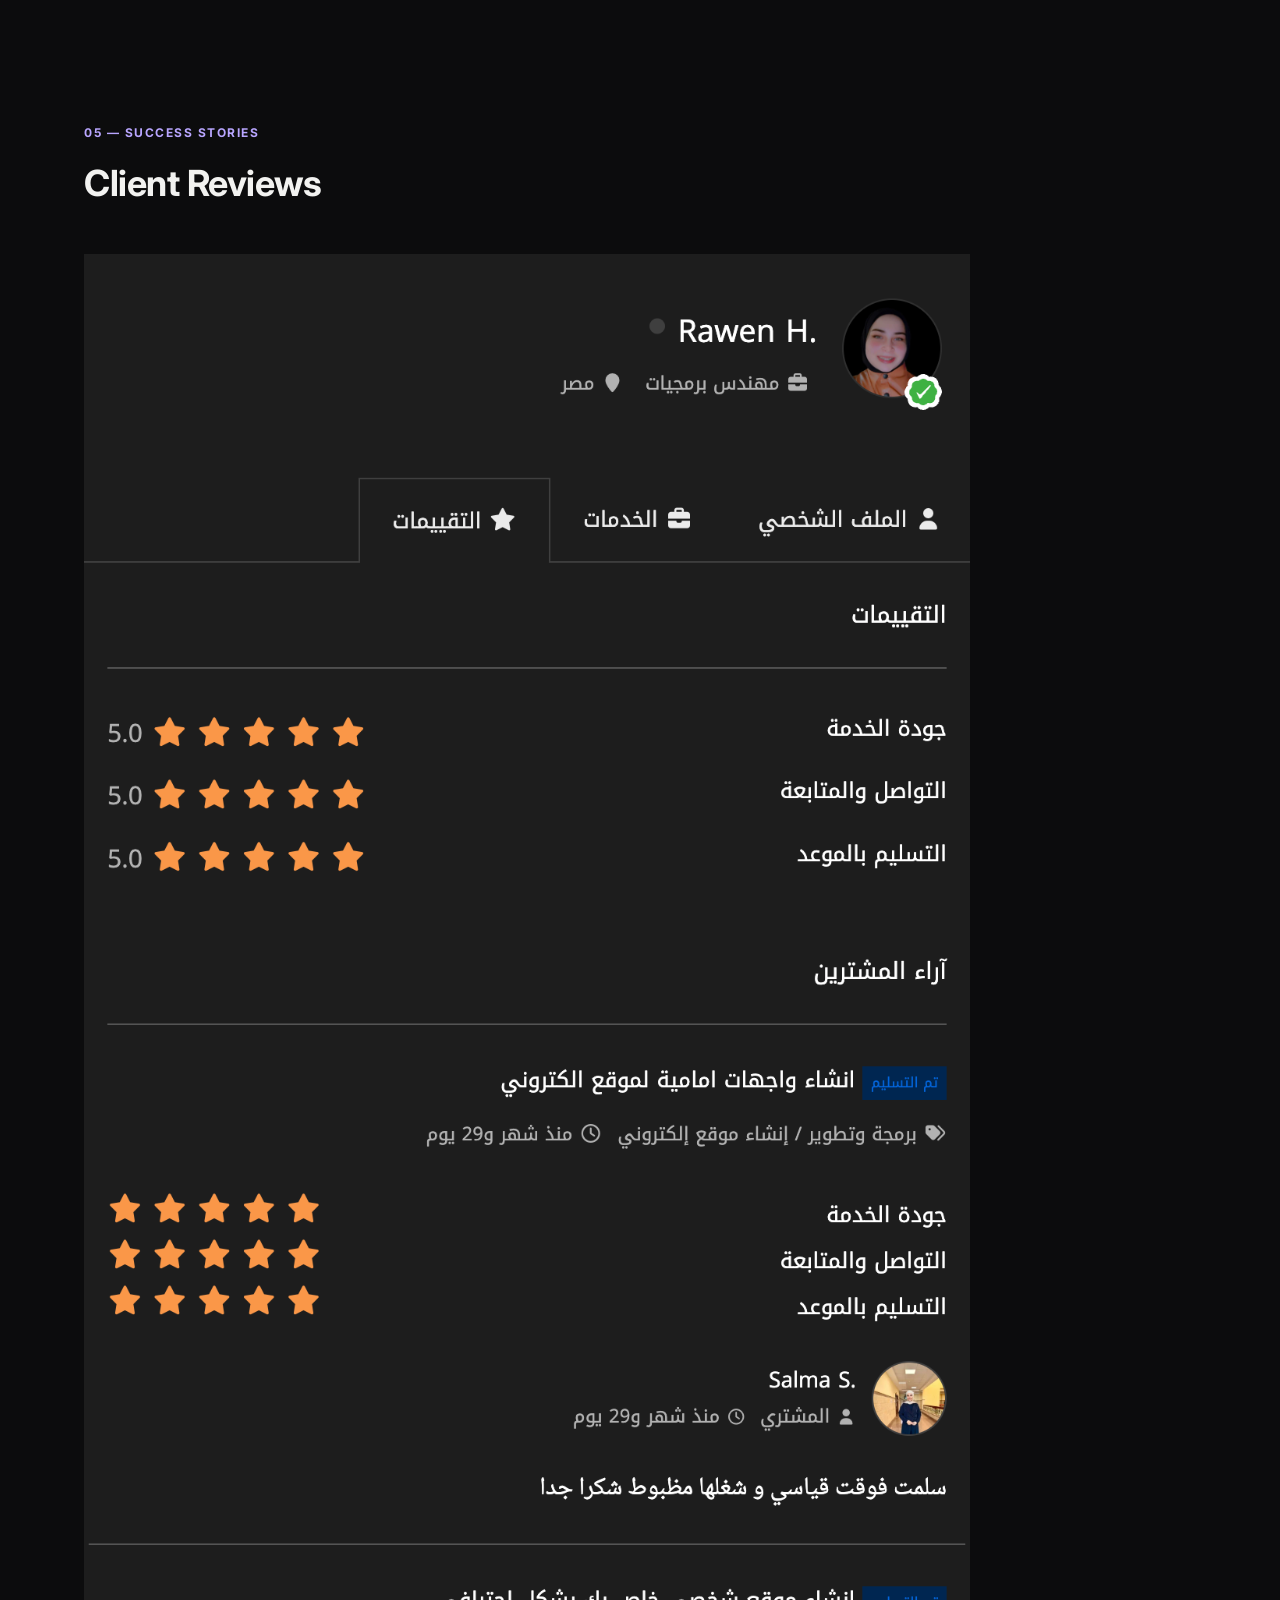
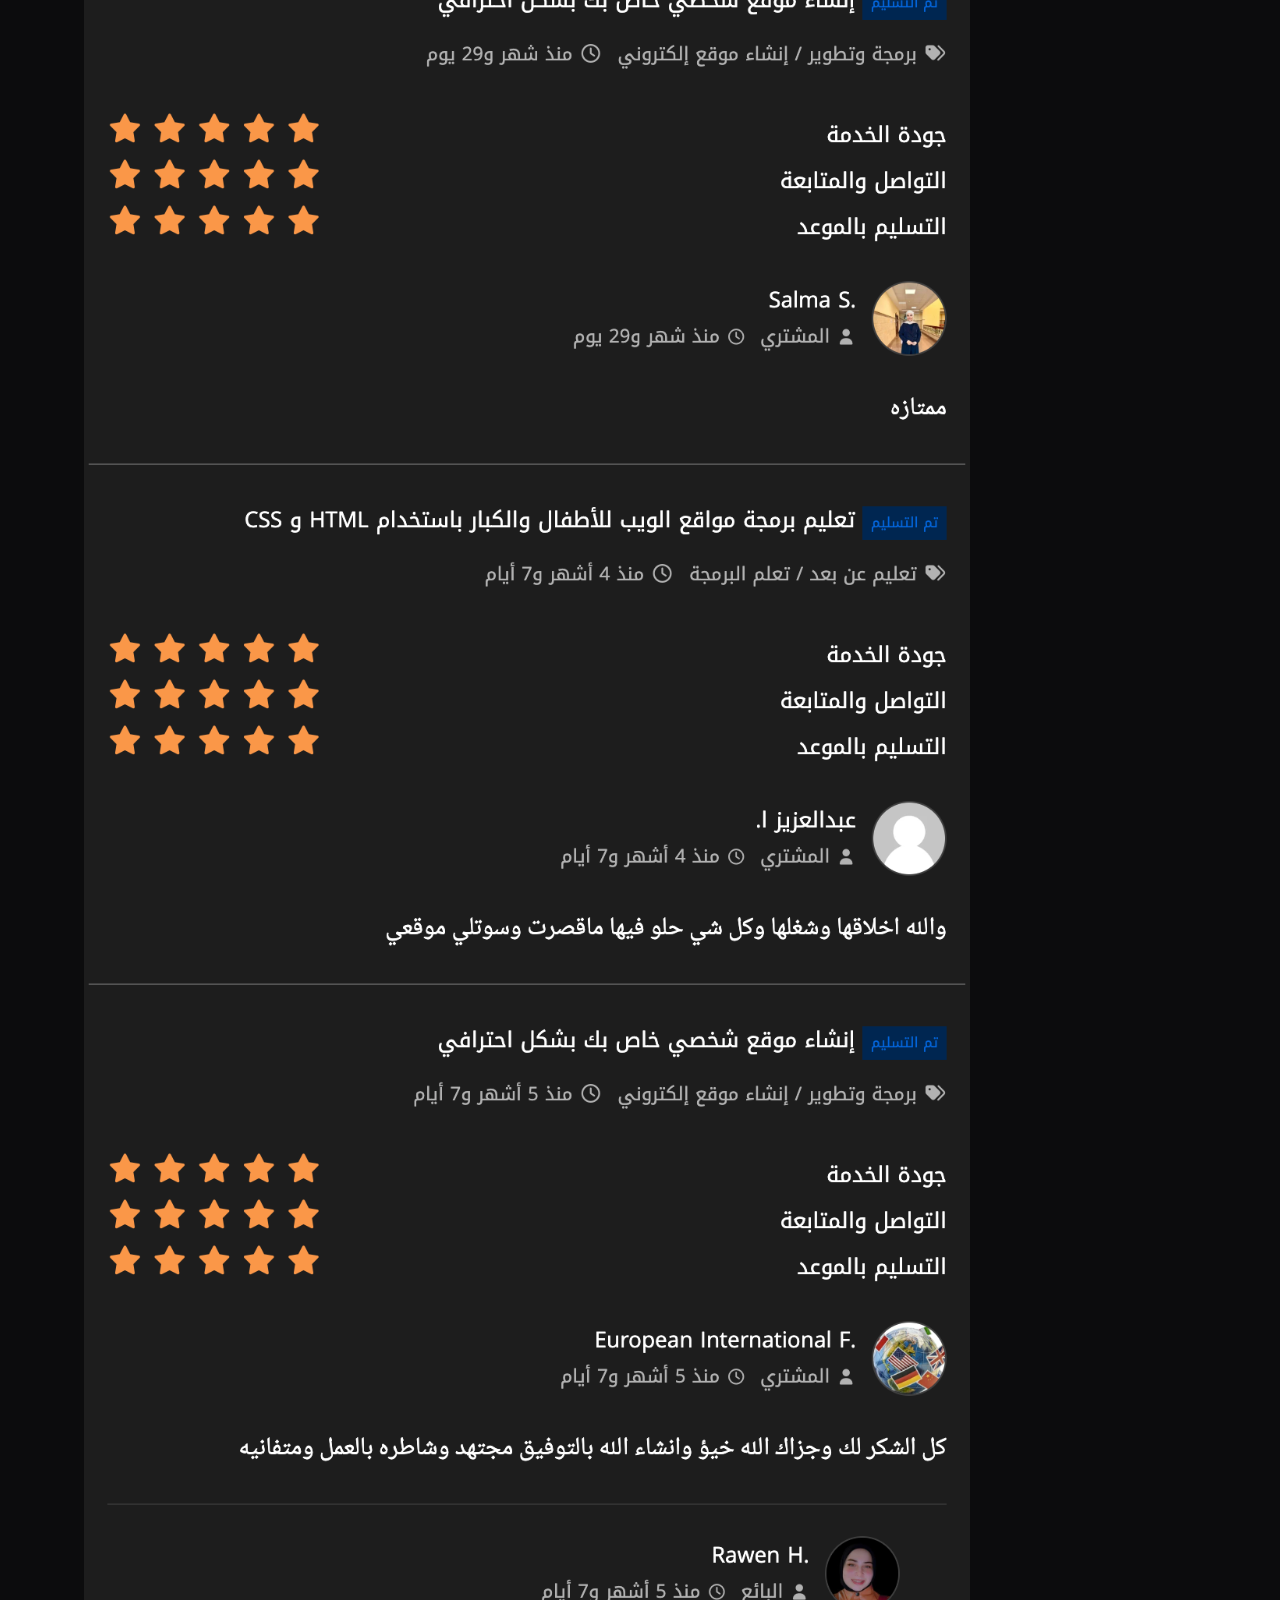
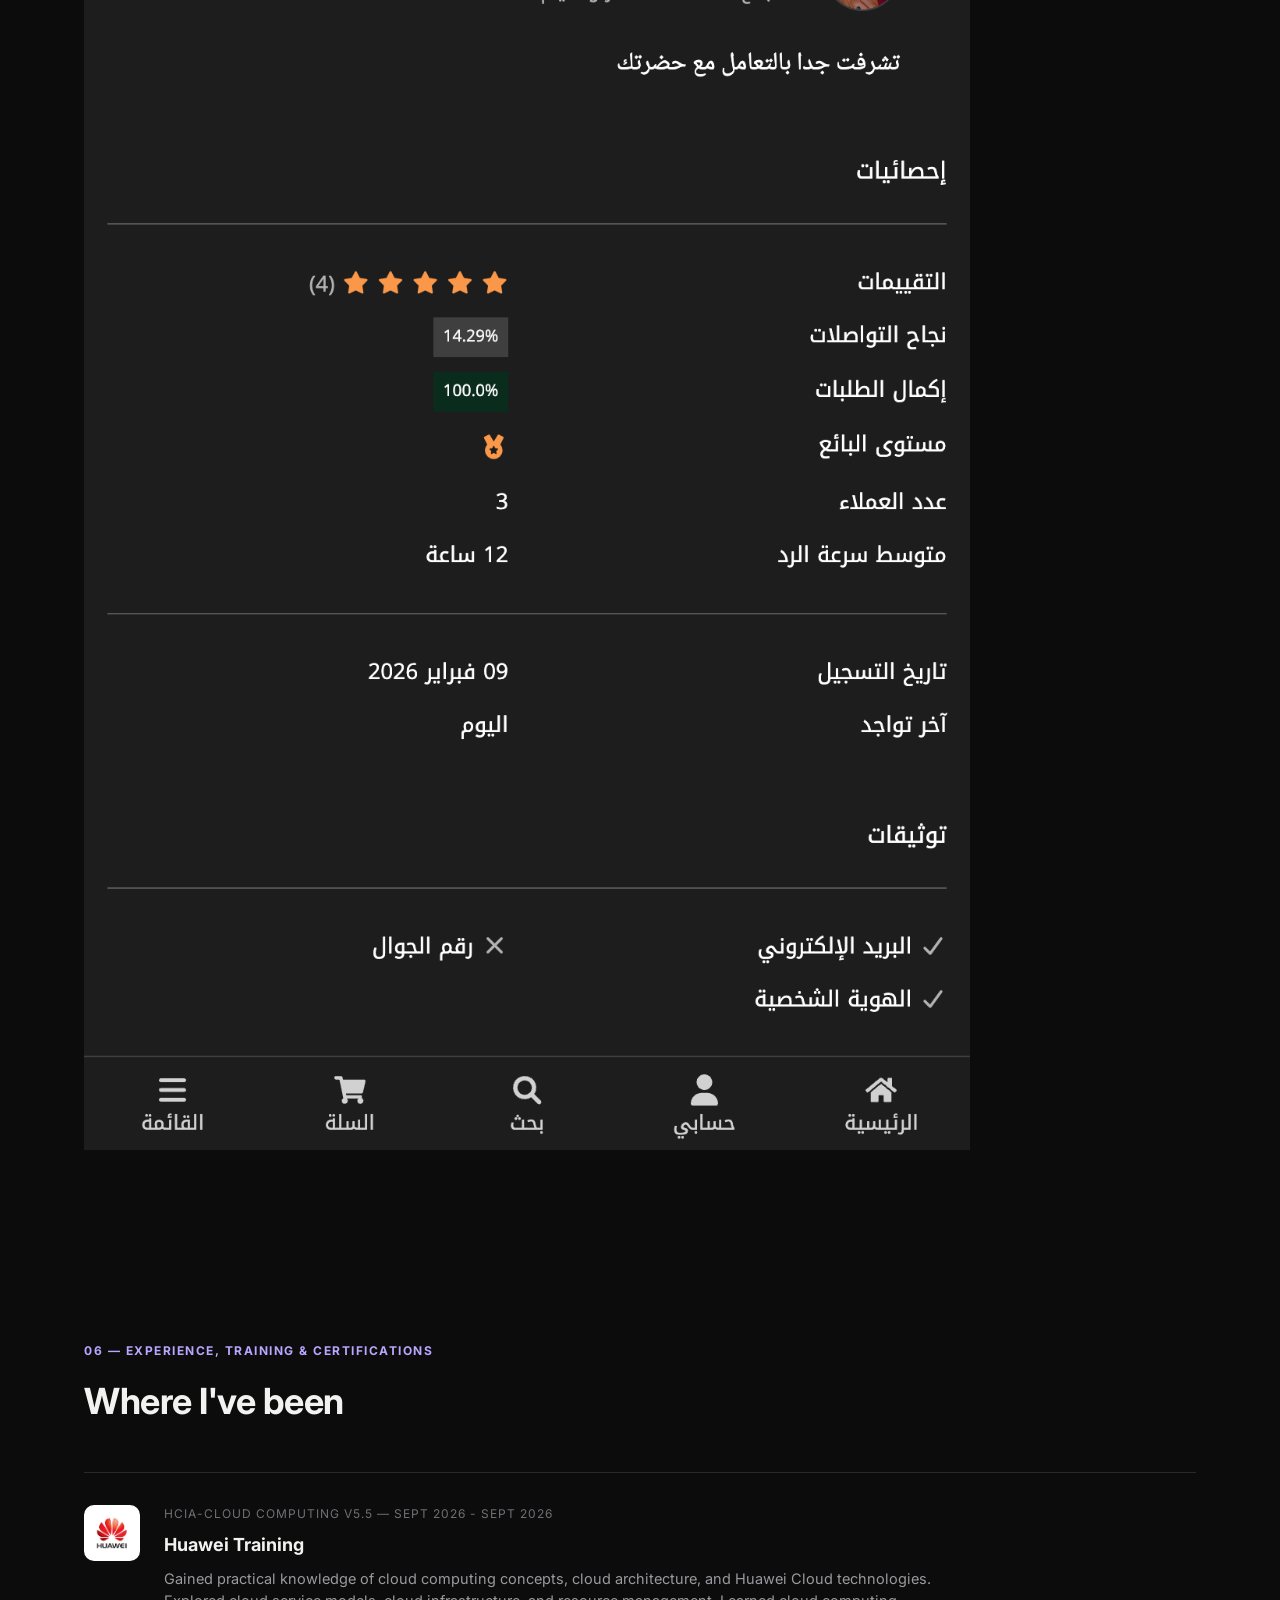
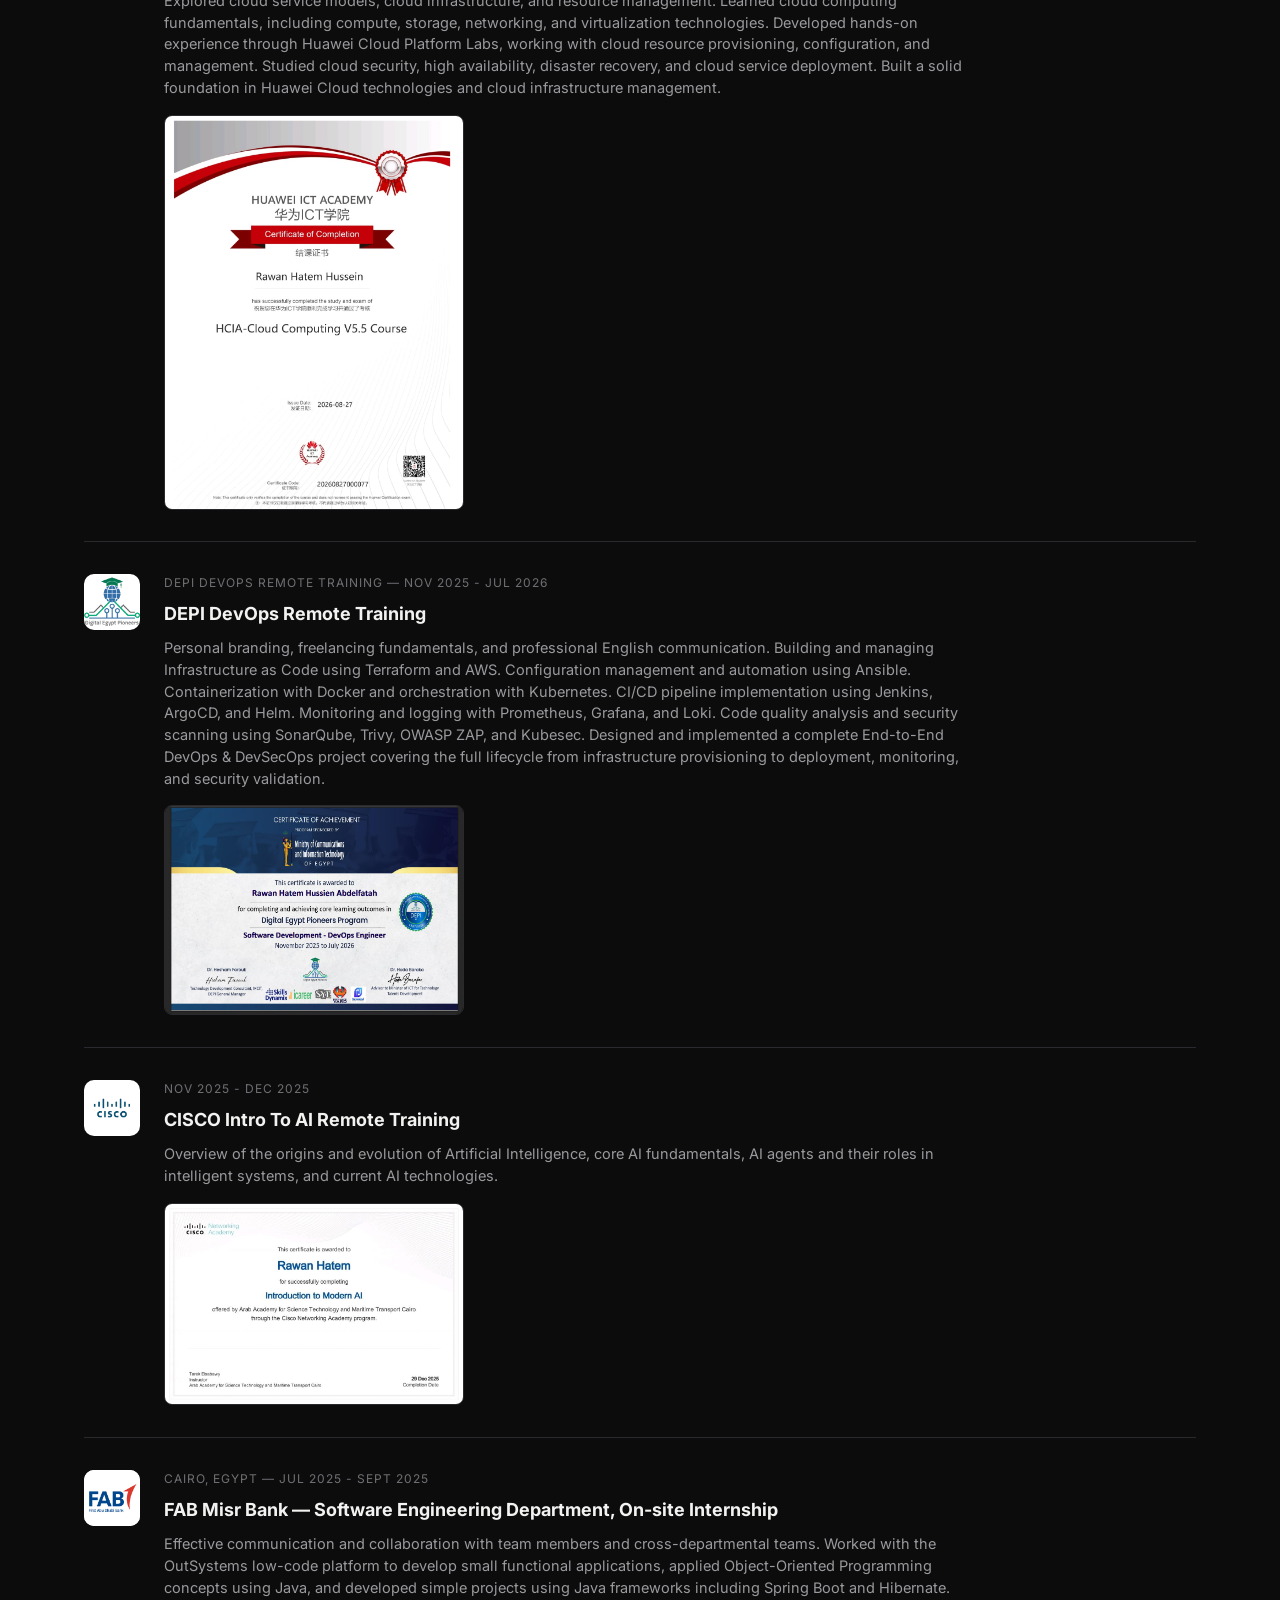
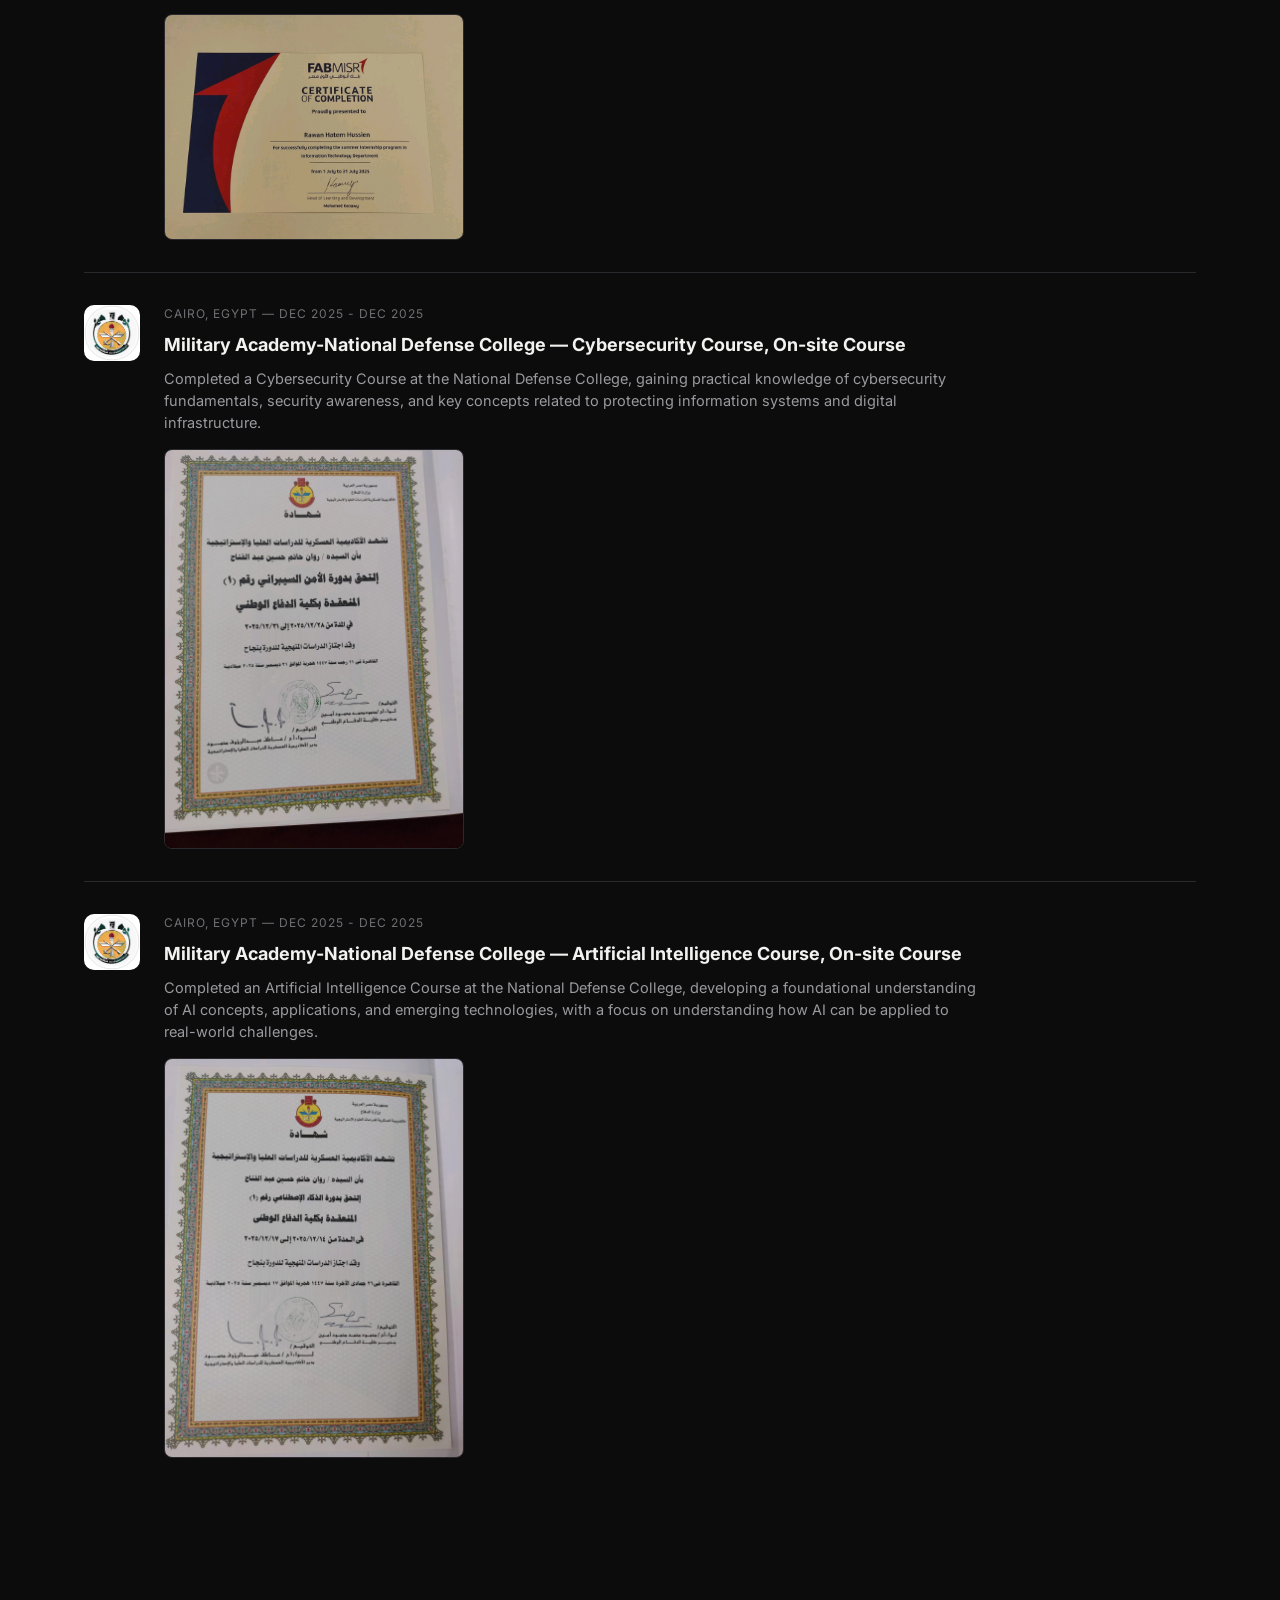
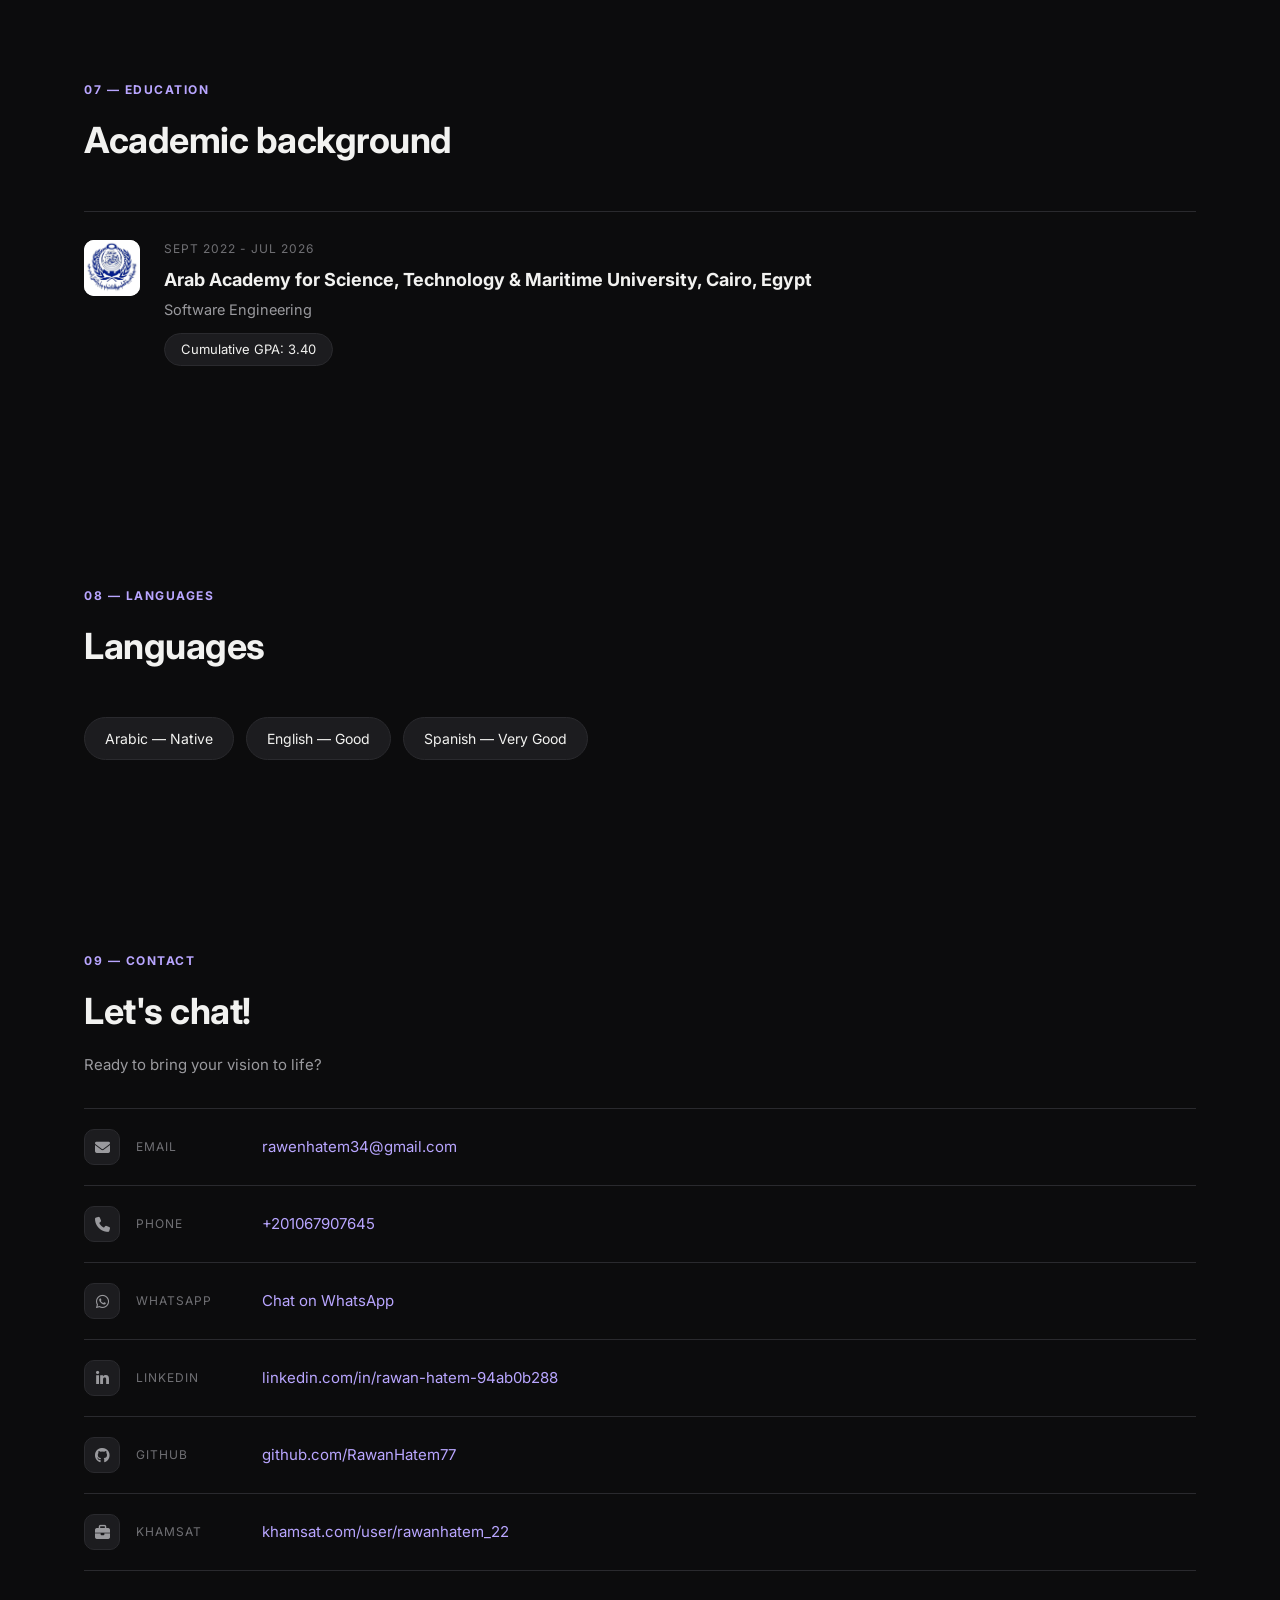
==== commit da30b1dc: "Update hero image source in index.html" ====
--- a/index.html
+++ b/index.html
@@ -42,7 +42,7 @@
       </div>
       <div class="hero-photo">
         <!-- Replace with your own hero photo -->
-        <img src="images/my img.jpeg" alt="Rawan Hatem" onerror="this.style.display='none'">
+        <img src="images/MYFINALIMG.png" alt="Rawan Hatem" onerror="this.style.display='none'">
       </div>
     </div>
   </section>
